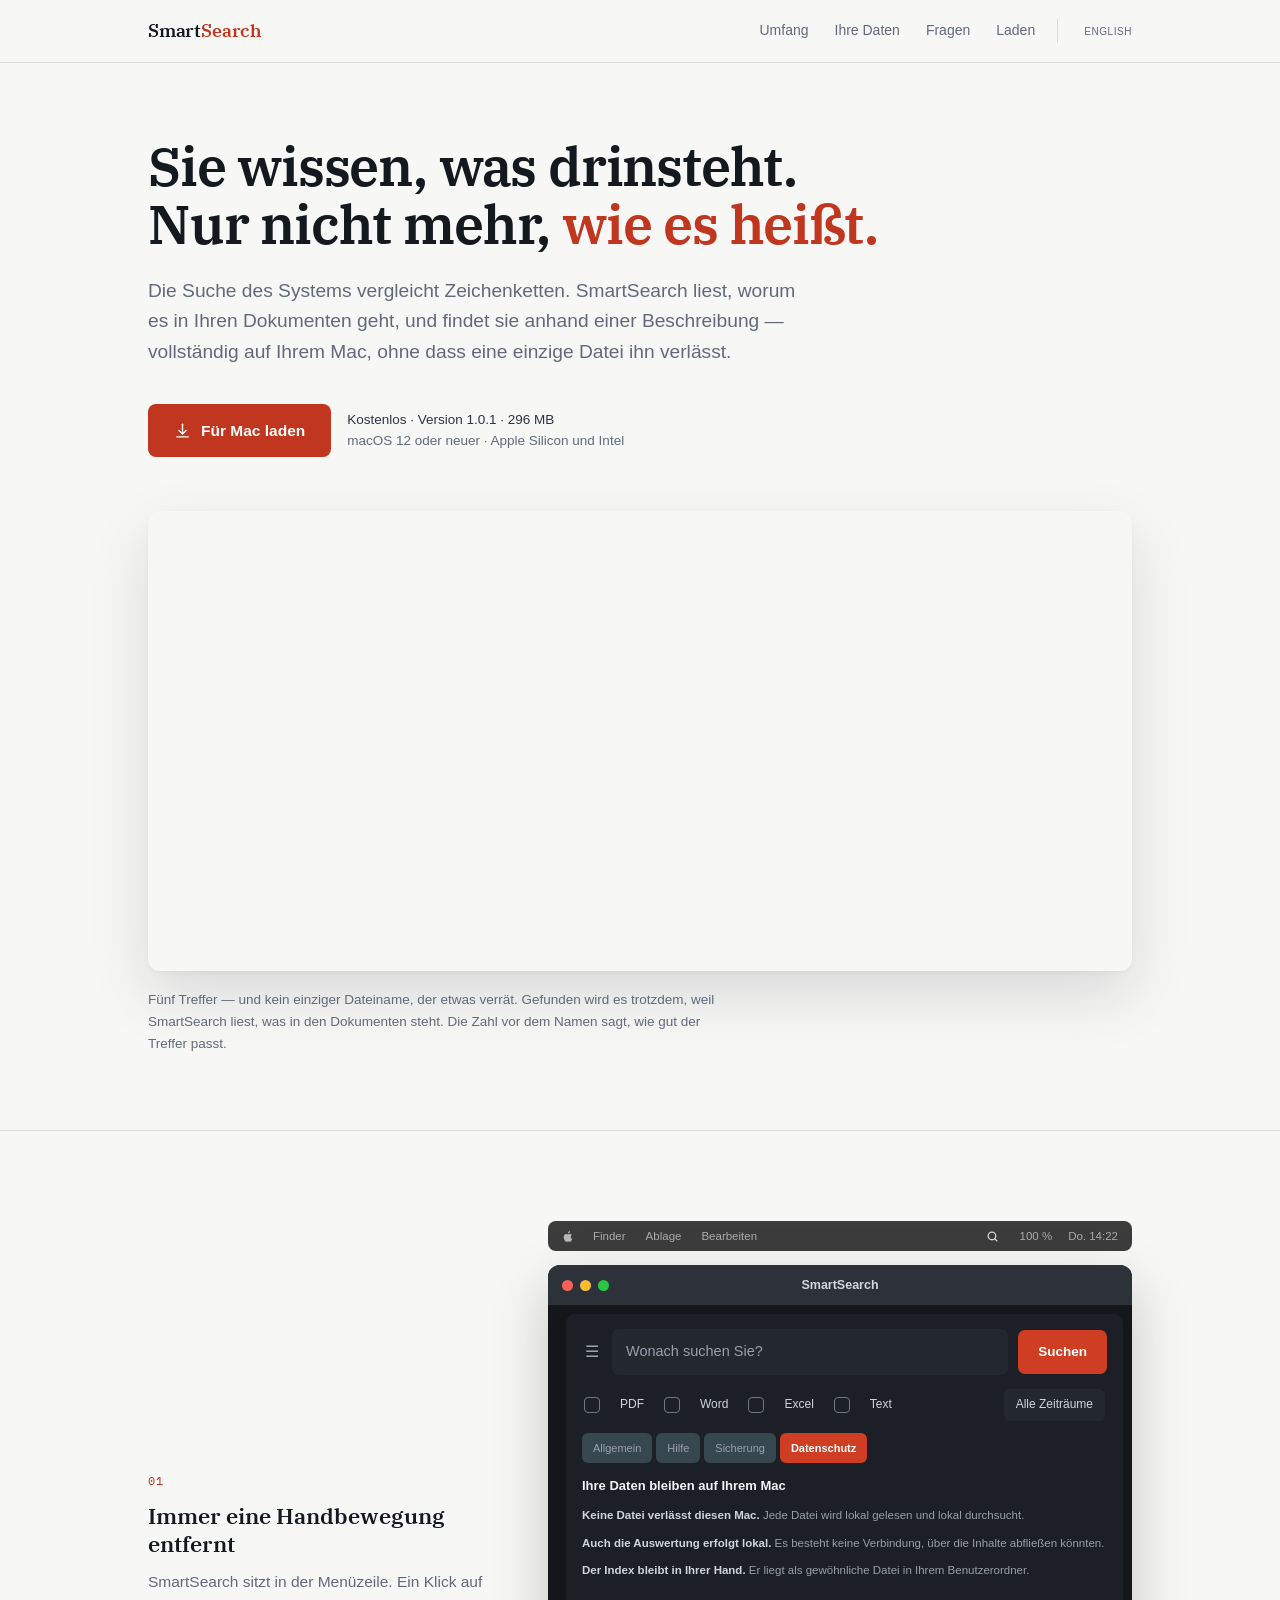
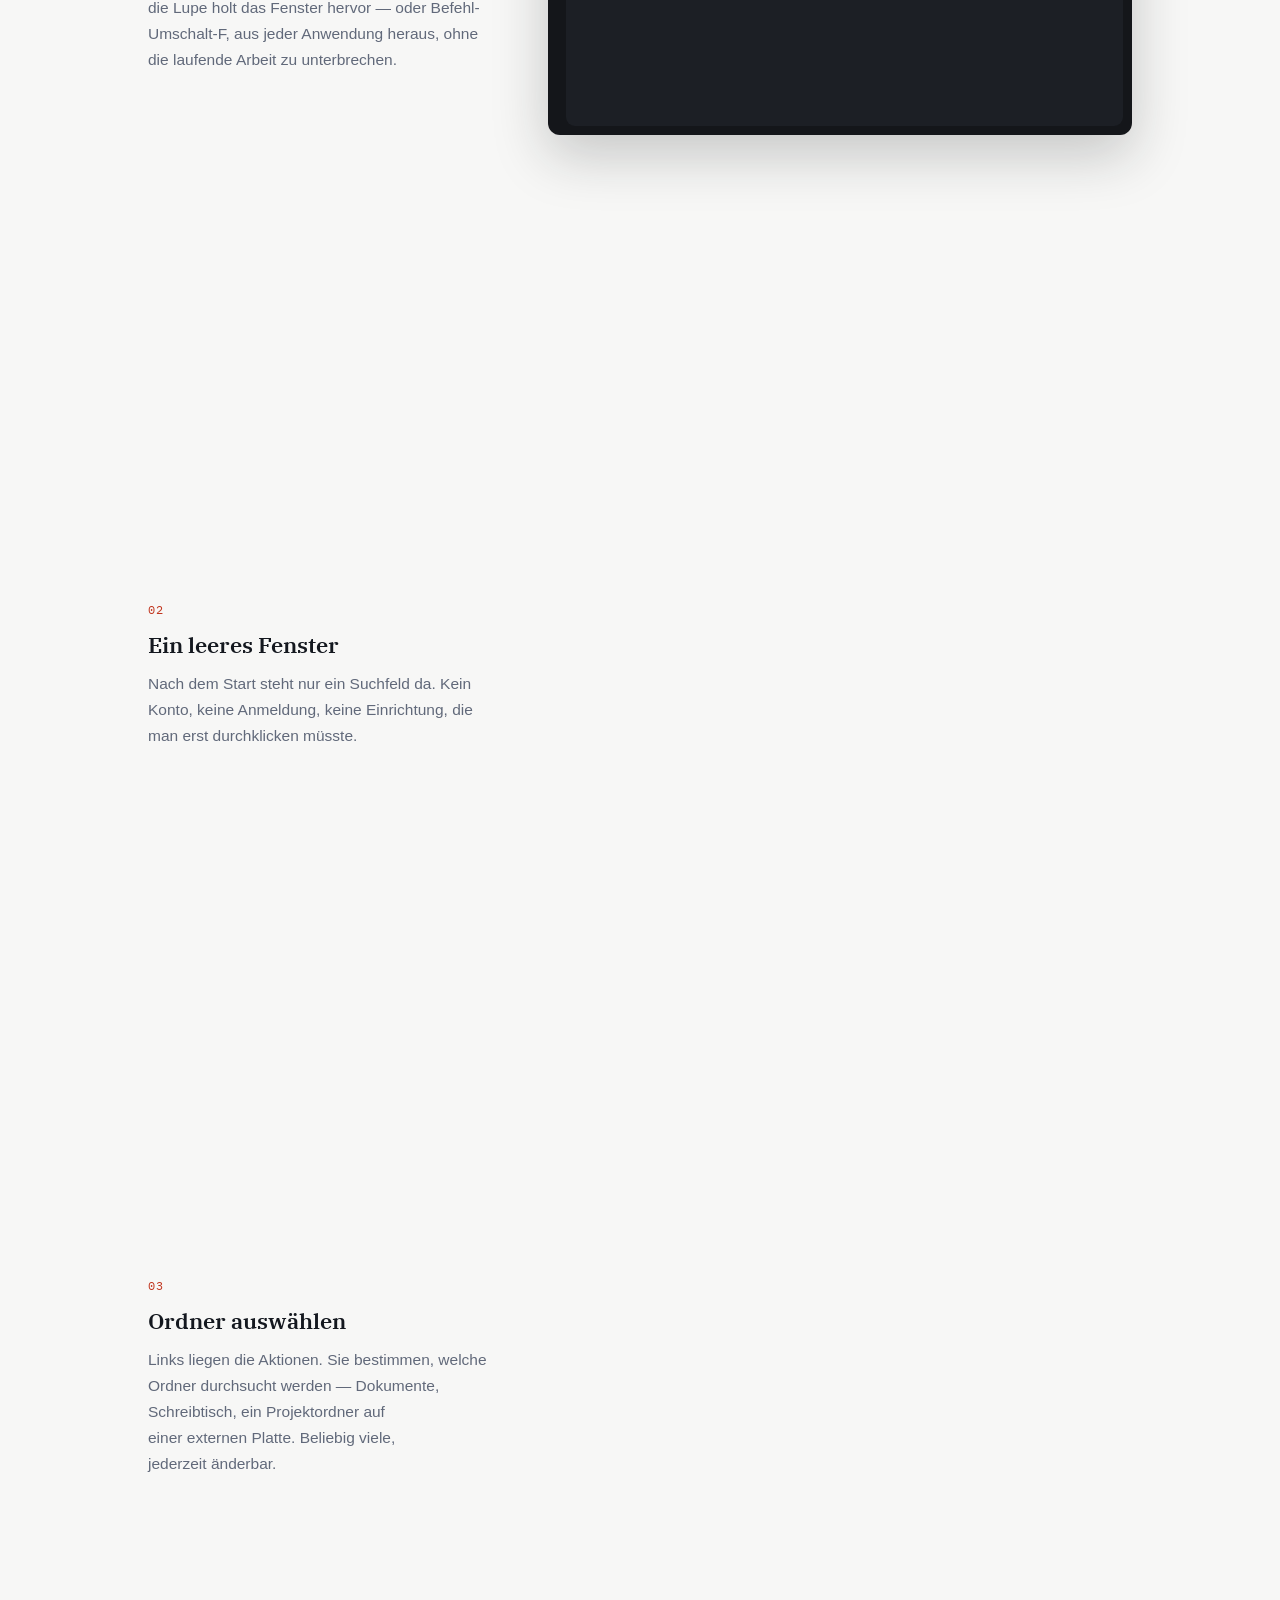
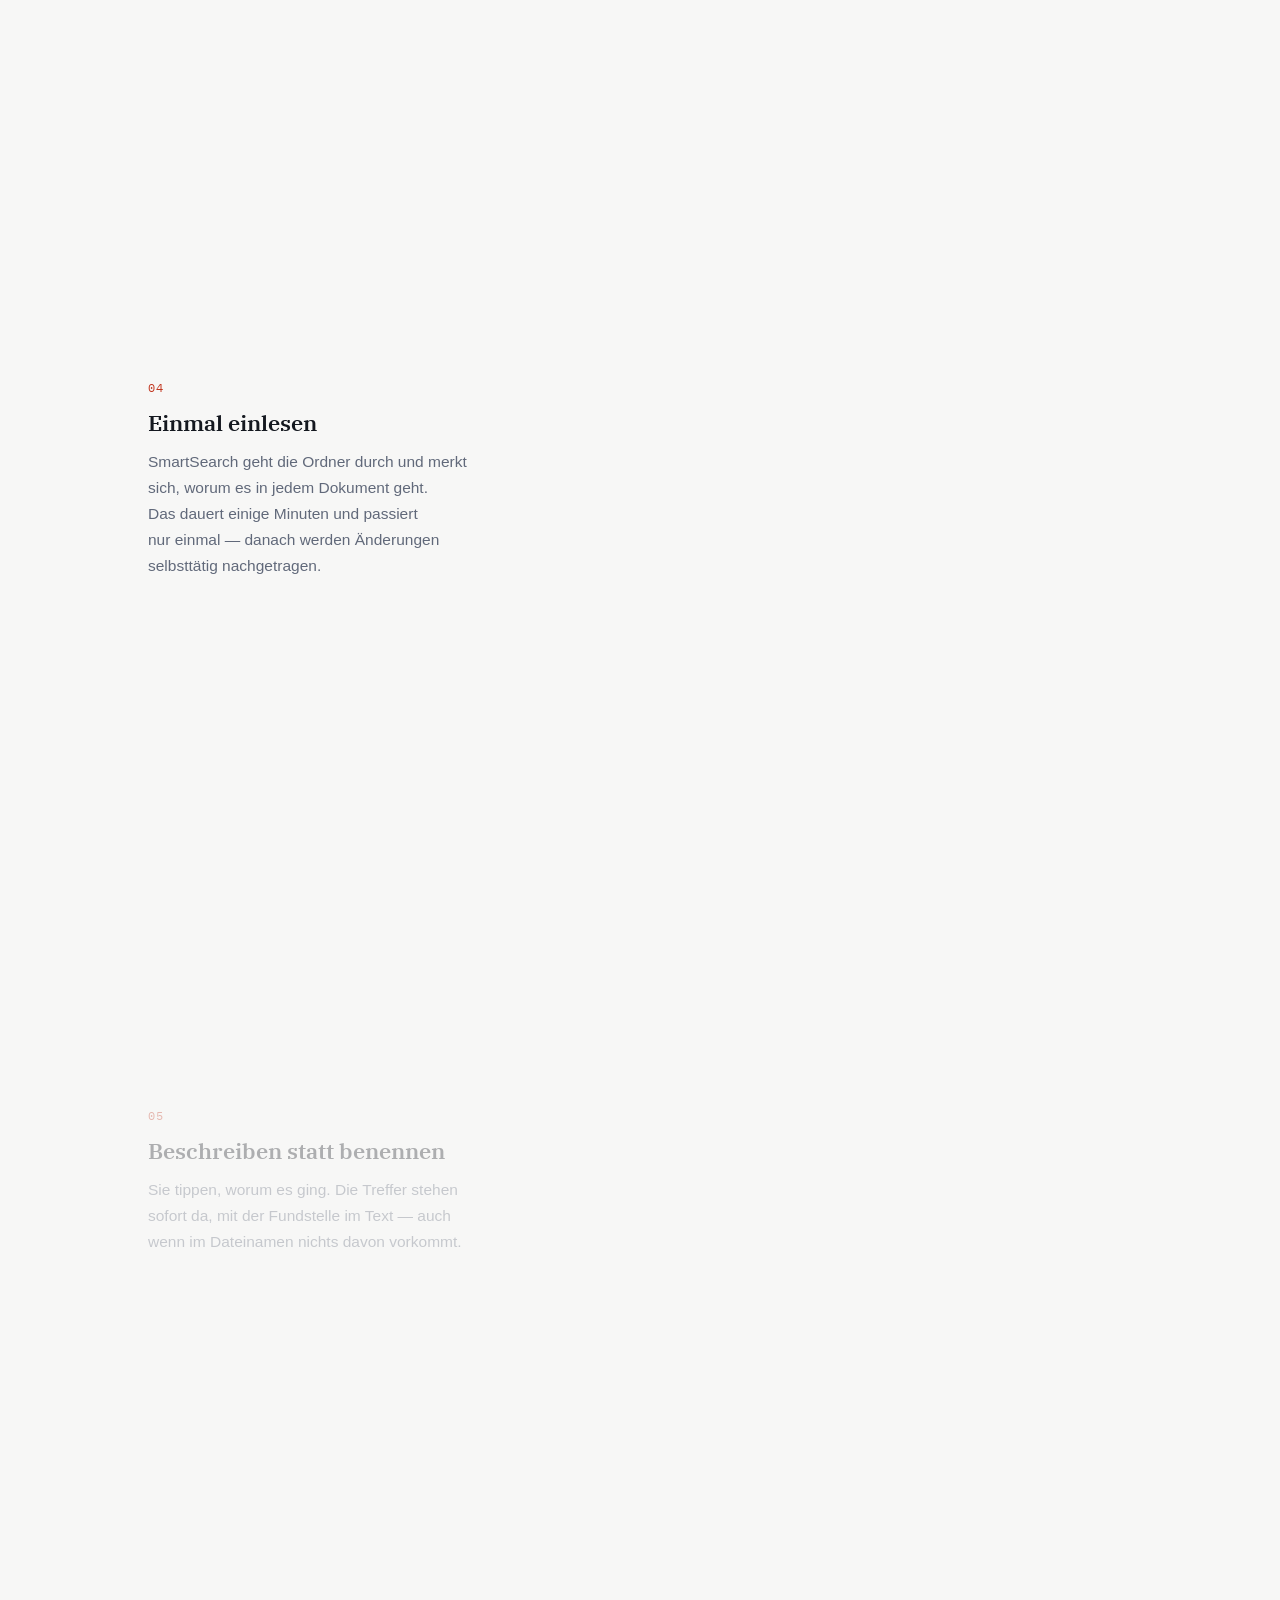
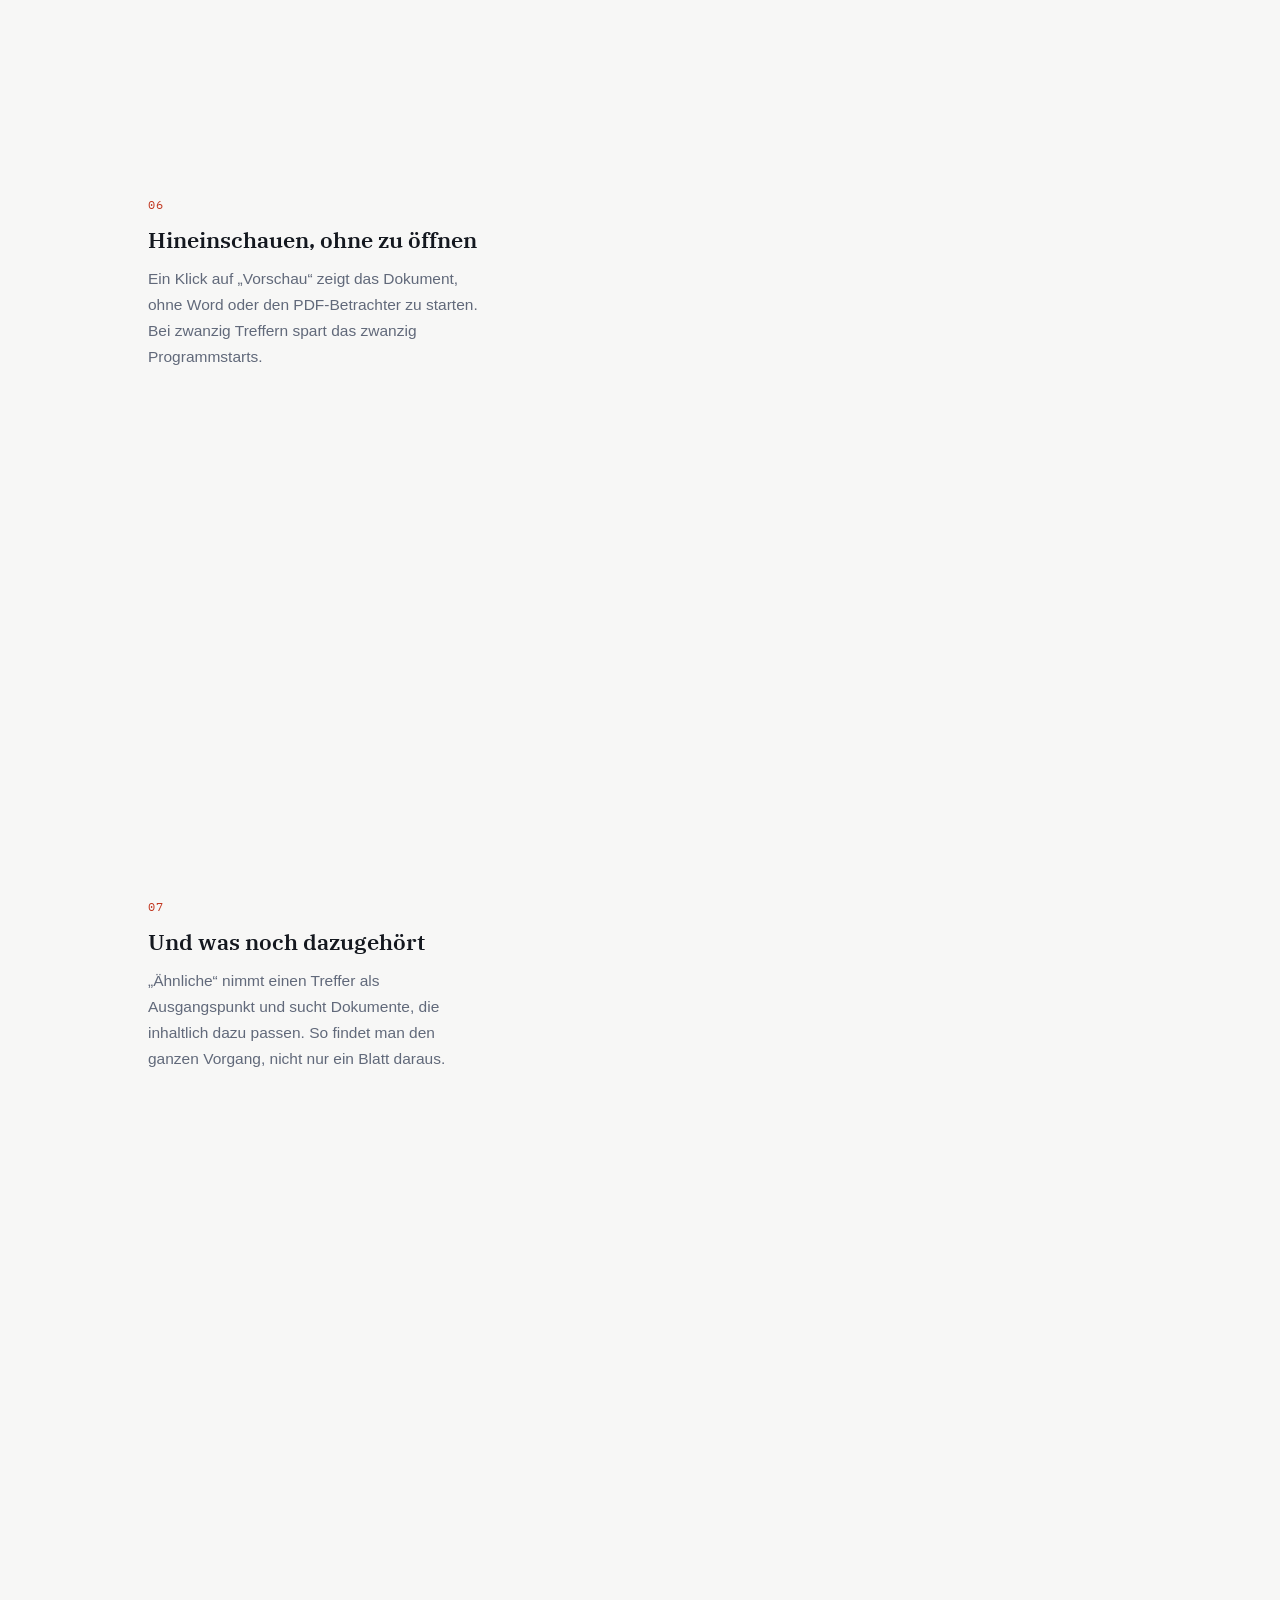
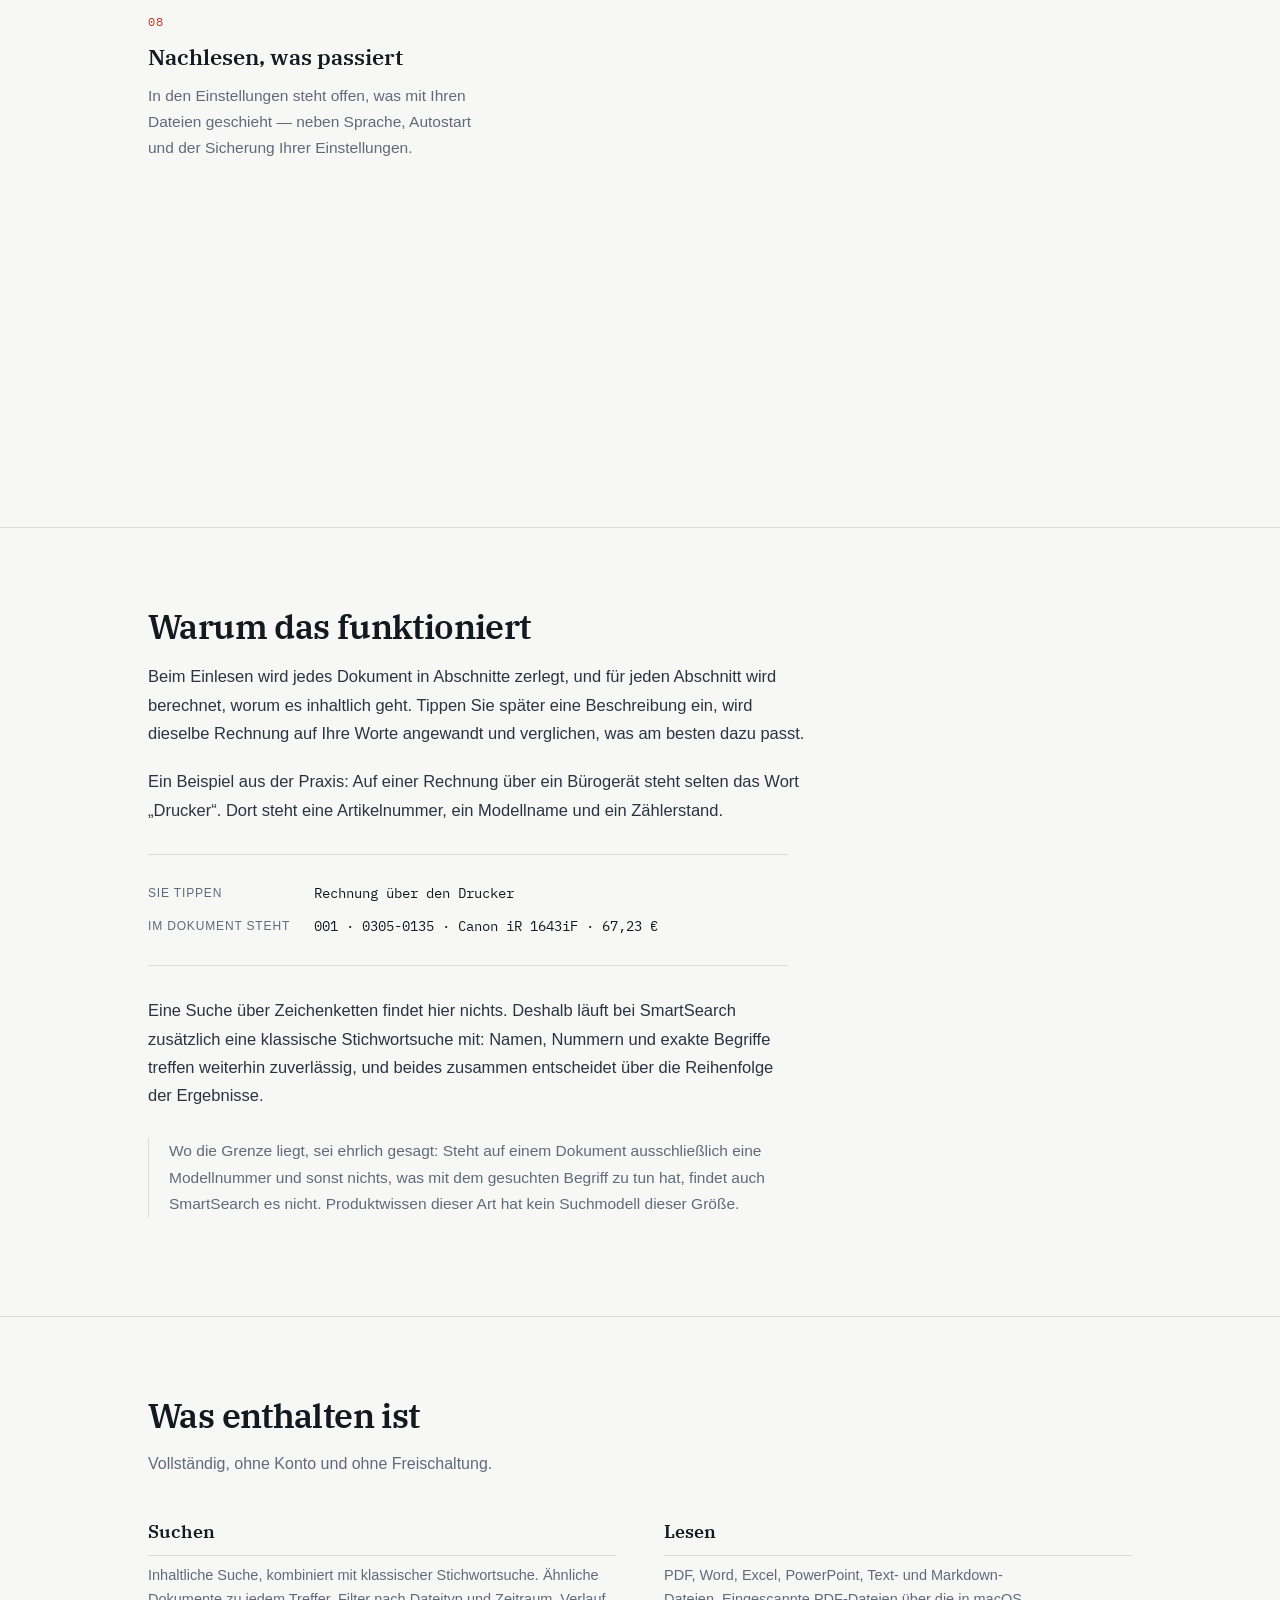
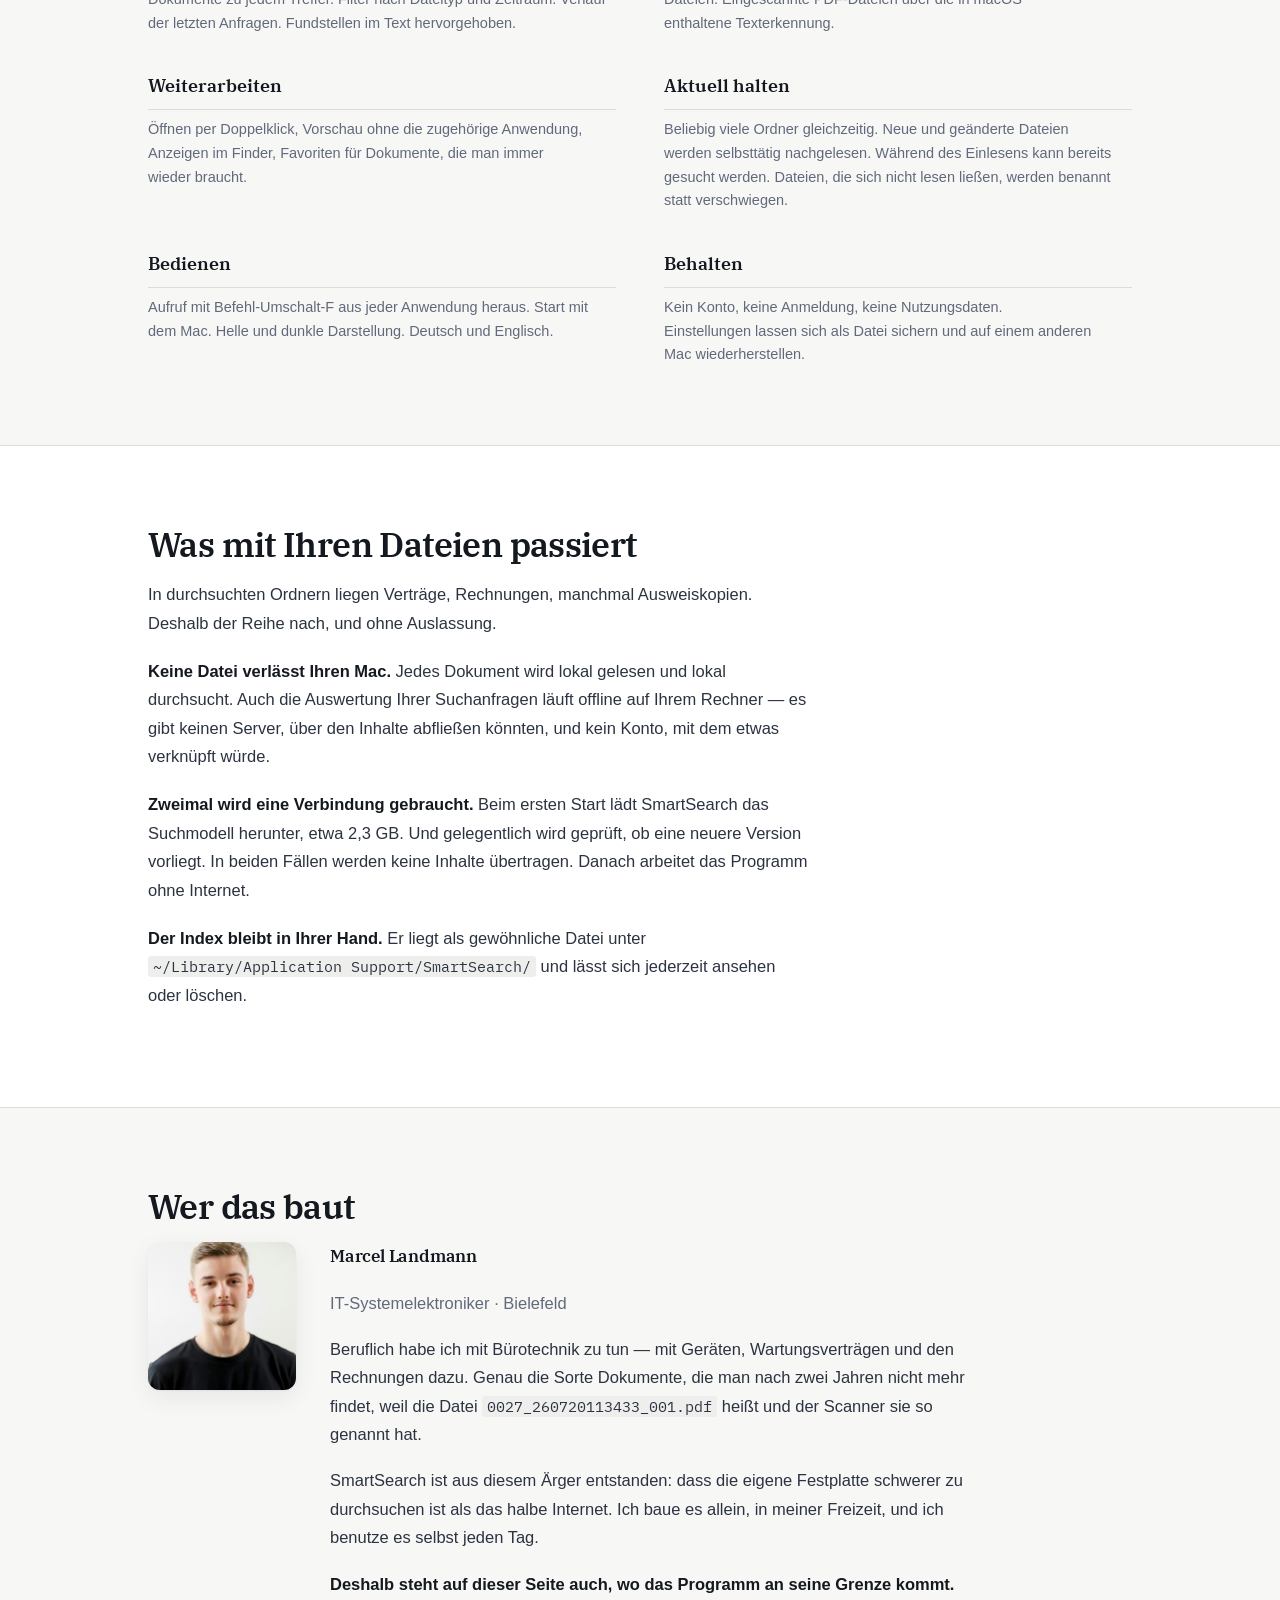
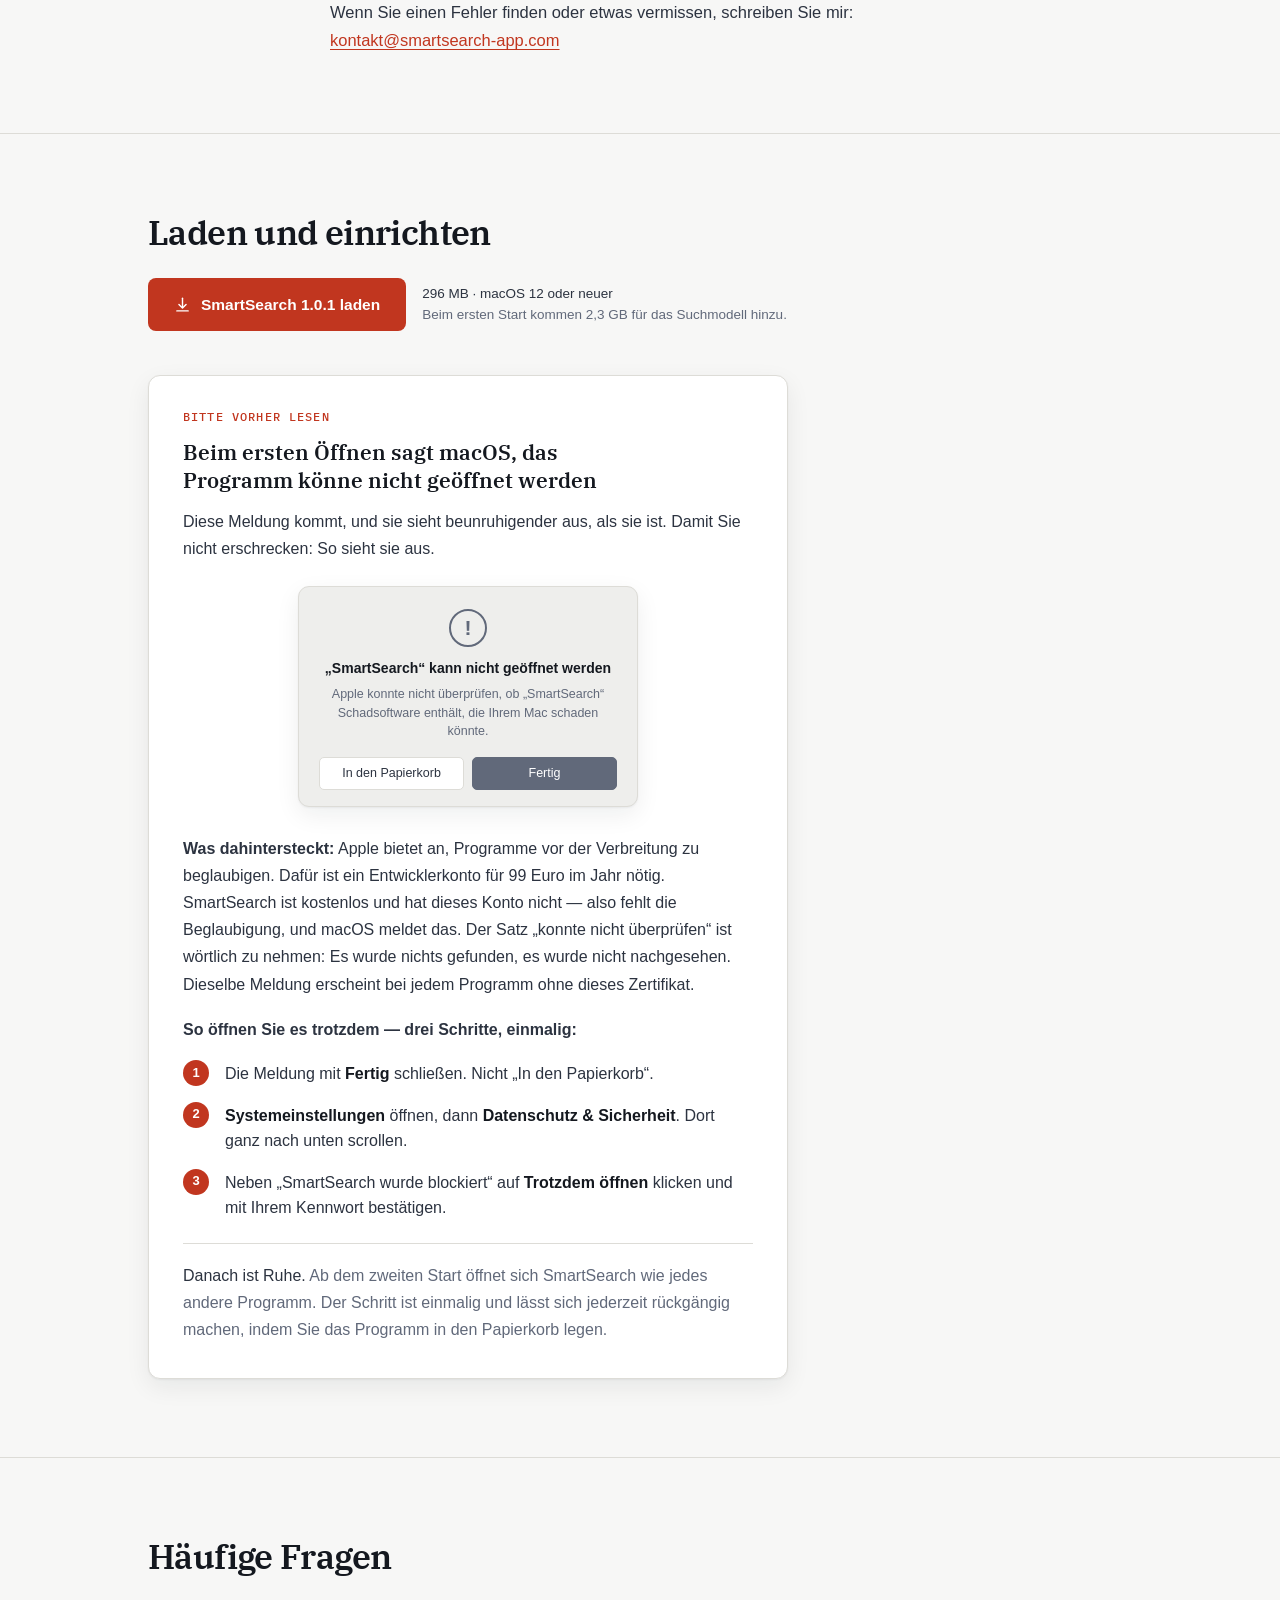
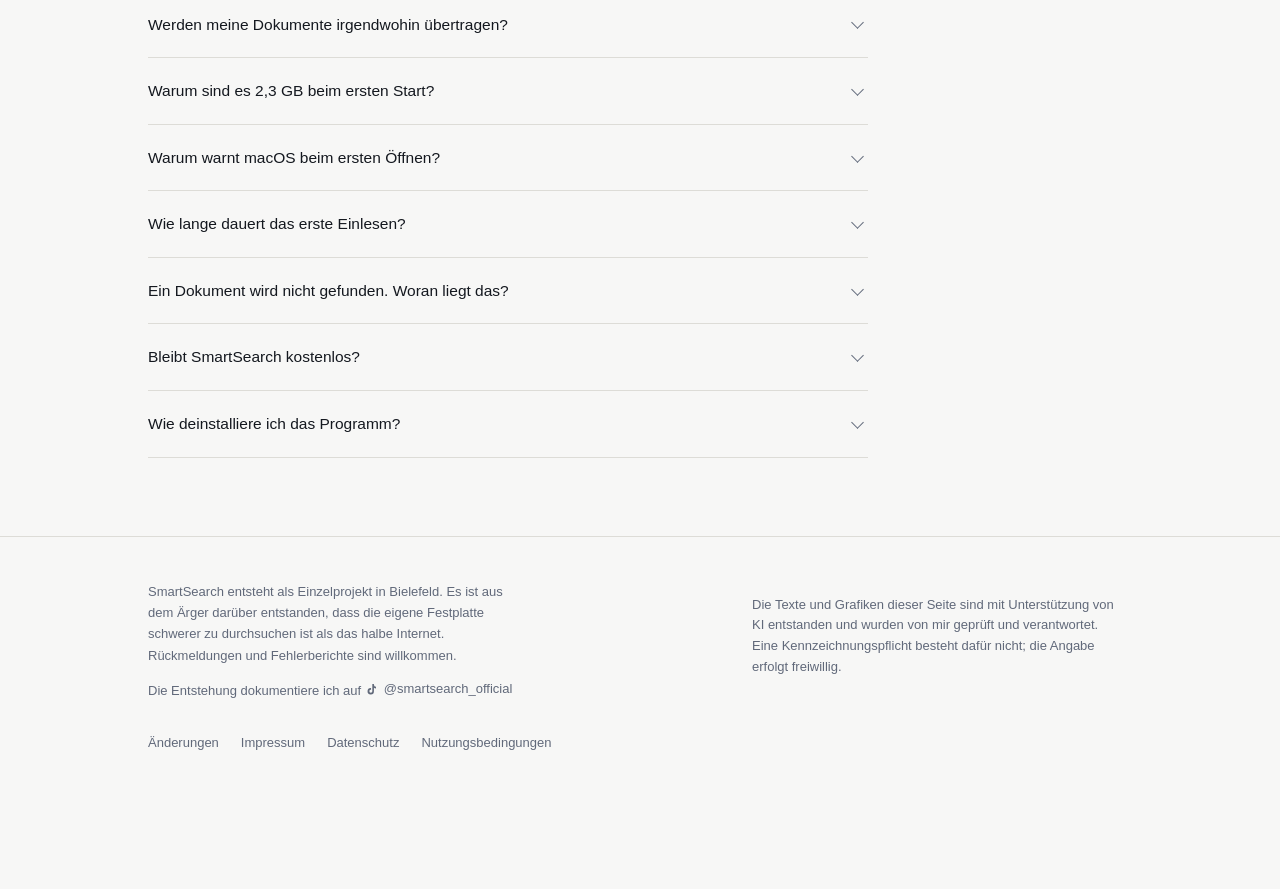
==== website/index.html @ d35e6404 "Website: neuer Auftakt, englische Fassung, Danke- und Aenderungsseite" ====
<!DOCTYPE html>
<html lang="de">
<head>
<meta charset="utf-8">
<meta name="viewport" content="width=device-width, initial-scale=1">

<title>SmartSearch – Dokumente auf dem Mac nach Inhalt durchsuchen</title>
<meta name="description" content="SmartSearch findet Dateien auf Ihrem Mac anhand einer Beschreibung statt des Dateinamens. Vollständig lokal, ohne Konto, kostenlos. Für PDF, Word, Excel und eingescannte Dokumente.">

<link rel="canonical" href="https://smartsearch-app.com/">
<link rel="alternate" hreflang="de" href="https://smartsearch-app.com/">
<link rel="alternate" hreflang="en" href="https://smartsearch-app.com/en/">
<link rel="alternate" hreflang="x-default" href="https://smartsearch-app.com/">

<meta property="og:type" content="website">
<meta property="og:site_name" content="SmartSearch">
<meta property="og:locale" content="de_DE">
<meta property="og:url" content="https://smartsearch-app.com/">
<meta property="og:title" content="SmartSearch – Dokumente auf dem Mac nach Inhalt durchsuchen">
<meta property="og:description" content="Findet Dateien anhand einer Beschreibung statt des Dateinamens. Vollständig lokal auf Ihrem Mac, ohne Konto, kostenlos.">
<meta property="og:image" content="https://smartsearch-app.com/vorschaubild.png">
<meta property="og:image:alt" content="Suchfenster von SmartSearch mit drei Treffern, deren Dateinamen den Suchbegriff nicht enthalten.">
<meta name="twitter:card" content="summary_large_image">
<meta name="twitter:title" content="SmartSearch – Dokumente auf dem Mac nach Inhalt durchsuchen">
<meta name="twitter:description" content="Findet Dateien anhand einer Beschreibung statt des Dateinamens. Vollständig lokal, ohne Konto, kostenlos.">
<meta name="twitter:image" content="https://smartsearch-app.com/vorschaubild.png">

<meta name="theme-color" content="#f7f7f6" media="(prefers-color-scheme: light)">
<meta name="theme-color" content="#14161a" media="(prefers-color-scheme: dark)">

<link rel="icon" href="favicon.svg" type="image/svg+xml">
<link rel="apple-touch-icon" href="apple-touch-icon.png">

<link rel="stylesheet" href="schriften.css">
<link rel="stylesheet" href="style.css">
<link rel="stylesheet" href="ablauf.css">

<script type="application/ld+json">
{
  "@context": "https://schema.org",
  "@type": "SoftwareApplication",
  "name": "SmartSearch",
  "applicationCategory": "UtilitiesApplication",
  "operatingSystem": "macOS 12.0 oder neuer",
  "softwareVersion": "1.0.1",
  "fileSize": "296MB",
  "inLanguage": ["de", "en"],
  "offers": { "@type": "Offer", "price": "0", "priceCurrency": "EUR" },
  "description": "Durchsucht Dokumente auf dem Mac nach Inhalt statt nach Dateinamen. Arbeitet vollständig lokal ohne Datenübertragung."
}
</script>
</head>
<body>

<a class="springen" href="#inhalt">Zum Inhalt springen</a>

<header>
  <div class="bahn kopf">
    <a href="/" class="marke">Smart<span>Search</span></a>
    <nav aria-label="Hauptnavigation">
      <a href="#umfang">Umfang</a>
      <a href="#daten">Ihre Daten</a>
      <a href="#fragen">Fragen</a>
      <a href="#laden">Laden</a>
      <a class="sprache" href="en/index.html" hreflang="en" lang="en">English</a>
    </nav>
  </div>
</header>

<main id="inhalt">

<div class="bahn">
  <div class="auftakt">
    <div class="auftakt-text">

    <h1>Sie wissen, was drinsteht.<br>Nur nicht mehr, <em>wie es heißt.</em></h1>
    <p class="vorspann">
      Die Suche des Systems vergleicht Zeichenketten. SmartSearch liest, worum es in
      Ihren Dokumenten geht, und findet sie anhand einer Beschreibung — vollständig
      auf Ihrem Mac, ohne dass eine einzige Datei ihn verlässt.
    </p>

    <div class="laden">
      <a class="knopf" href="#laden">
        <svg viewBox="0 0 24 24" fill="none" stroke="currentColor" stroke-width="2"
             stroke-linecap="round" stroke-linejoin="round" aria-hidden="true" focusable="false">
          <path d="M12 3v13"></path><path d="M7 12l5 5 5-5"></path><path d="M4 21h16"></path>
        </svg>
        Für Mac laden
      </a>
      <p class="dabei">
        <b>Kostenlos · Version 1.0.1 · 296 MB</b><br>
        macOS 12 oder neuer · Apple Silicon und Intel
      </p>
    </div>
    </div>
  </div>

  <figure class="schaustueck">
    <picture>
      <!-- Auf dem Telefon waere das ganze Fenster 350 Pixel breit und
           damit unlesbar. Dort steht deshalb der Ausschnitt, auf den es
           ankommt: die Anfrage und der Treffer, dessen Dateiname nichts
           davon enthaelt. picture laedt nur die passende Fassung. -->
      <source media="(max-width: 700px)" type="image/avif"
              srcset="auftakt-fenster-schmal.avif" width="770" height="360">
      <source media="(max-width: 700px)" type="image/webp"
              srcset="auftakt-fenster-schmal.webp" width="770" height="360">
      <source media="(max-width: 700px)" srcset="auftakt-fenster-schmal.png"
              width="770" height="360">
      <source type="image/avif" srcset="auftakt-fenster.avif"
              width="1713" height="932">
      <source type="image/webp" srcset="auftakt-fenster.webp"
              width="1713" height="932">
      <img src="auftakt-fenster.png" width="1713" height="932"
         fetchpriority="high" decoding="async"
         alt="Suchfenster von SmartSearch. Eingetippt ist „Thomas Berger“.
              Gefunden werden dok_2024_02_18.pdf, Scan_20231114_0003.pdf und
              CCF_000141.pdf — eine Kfz-Versicherung, ein Mietvertrag und eine
              Spendenbescheinigung. Kein Dateiname verrät, was drinsteht.">
    </picture>
    <figcaption>
      Fünf Treffer — und kein einziger Dateiname, der etwas verrät. Gefunden
      wird es trotzdem, weil SmartSearch liest, was in den Dokumenten steht.
      Die Zahl vor dem Namen sagt, wie gut der Treffer passt.
    </figcaption>
  </figure>
</div>

<section class="ablauf" id="ablauf" aria-label="So läuft die Bedienung ab">
  <div class="bahn ablauf-raster">

    <div class="ablauf-text">
      <div class="schritt aktiv" data-phase="0">
        <p class="nr">01</p>
        <h3>Immer eine Handbewegung entfernt</h3>
        <p>SmartSearch sitzt in der Menüzeile. Ein Klick auf die Lupe holt das
        Fenster hervor — oder Befehl-Umschalt-F, aus jeder Anwendung heraus,
        ohne die laufende Arbeit zu unterbrechen.</p>
      </div>

      <div class="schritt" data-phase="1">
        <p class="nr">02</p>
        <h3>Ein leeres Fenster</h3>
        <p>Nach dem Start steht nur ein Suchfeld da. Kein Konto, keine Anmeldung,
        keine Einrichtung, die man erst durchklicken müsste.</p>
      </div>

      <div class="schritt" data-phase="2">
        <p class="nr">03</p>
        <h3>Ordner auswählen</h3>
        <p>Links liegen die Aktionen. Sie bestimmen, welche Ordner durchsucht
        werden — Dokumente, Schreibtisch, ein Projektordner auf einer externen
        Platte. Beliebig viele, jederzeit änderbar.</p>
      </div>

      <div class="schritt" data-phase="3">
        <p class="nr">04</p>
        <h3>Einmal einlesen</h3>
        <p>SmartSearch geht die Ordner durch und merkt sich, worum es in jedem
        Dokument geht. Das dauert einige Minuten und passiert nur einmal — danach
        werden Änderungen selbsttätig nachgetragen.</p>
      </div>

      <div class="schritt" data-phase="4">
        <p class="nr">05</p>
        <h3>Beschreiben statt benennen</h3>
        <p>Sie tippen, worum es ging. Die Treffer stehen sofort da, mit der
        Fundstelle im Text — auch wenn im Dateinamen nichts davon vorkommt.</p>
      </div>

      <div class="schritt" data-phase="5">
        <p class="nr">06</p>
        <h3>Hineinschauen, ohne zu öffnen</h3>
        <p>Ein Klick auf „Vorschau“ zeigt das Dokument, ohne Word oder den
        PDF-Betrachter zu starten. Bei zwanzig Treffern spart das zwanzig
        Programmstarts.</p>
      </div>

      <div class="schritt" data-phase="6">
        <p class="nr">07</p>
        <h3>Und was noch dazugehört</h3>
        <p>„Ähnliche“ nimmt einen Treffer als Ausgangspunkt und sucht
        Dokumente, die inhaltlich dazu passen. So findet man den ganzen
        Vorgang, nicht nur ein Blatt daraus.</p>
      </div>

      <div class="schritt" data-phase="7">
        <p class="nr">08</p>
        <h3>Nachlesen, was passiert</h3>
        <p>In den Einstellungen steht offen, was mit Ihren Dateien geschieht —
        neben Sprache, Autostart und der Sicherung Ihrer Einstellungen.</p>
      </div>
    </div>

    <div class="ablauf-buehne" data-phase="0">
      <div class="mac-menue" aria-hidden="true">
        <svg class="mm-apfel" viewBox="0 0 14 16" fill="currentColor" aria-hidden="true"><path d="M11.2 8.5c0-1.6 1.3-2.4 1.4-2.4-.8-1.1-2-1.3-2.4-1.3-1-.1-2 .6-2.5.6s-1.3-.6-2.2-.6c-1.1 0-2.2.7-2.8 1.7-1.2 2-.3 5 .8 6.6.6.8 1.2 1.7 2.1 1.7.9 0 1.2-.5 2.2-.5s1.3.5 2.2.5c.9 0 1.5-.8 2.1-1.6.7-.9.9-1.8.9-1.9 0 0-1.8-.7-1.8-2.8zM9.5 3.3c.5-.6.8-1.4.7-2.3-.7 0-1.5.5-2 1.1-.4.5-.8 1.4-.7 2.2.8.1 1.6-.4 2-1z"/></svg>
        <span class="mm-eintrag">Finder</span>
        <span class="mm-eintrag">Ablage</span>
        <span class="mm-eintrag">Bearbeiten</span>
        <span class="mm-rechts">
          <span class="mm-lupe" id="mmLupe">
            <svg viewBox="0 0 24 24" fill="none" stroke="currentColor" stroke-width="2.4"
                 stroke-linecap="round"><circle cx="11" cy="11" r="7"></circle>
                 <path d="M20 20l-4-4"></path></svg>
          </span>
          <span class="mm-eintrag">100 %</span>
          <span class="mm-eintrag">Do. 14:22</span>
        </span>
      </div>

      <div class="app" id="app" data-phase="0" aria-hidden="true">
        <div class="app-leiste">
          <i class="app-ampel a-rot"></i><i class="app-ampel a-gelb"></i><i class="app-ampel a-gruen"></i>
          <span class="app-titel">SmartSearch</span>
        </div>

        <div class="app-koerper">
          <div class="app-seite">
            <p class="seite-titel">Aktionen</p>
            <p class="seite-knopf betont">Ordner hinzufügen</p>
            <p class="seite-knopf">Ordner verwalten</p>
            <p class="seite-knopf">Index aktualisieren</p>
            <p class="seite-knopf">Favoriten</p>
            <p class="seite-knopf">Einstellungen …</p>
          </div>

          <div class="app-haupt">
            <div class="app-suchzeile">
              <span class="app-burger">&#9776;</span>
              <div class="app-feld" id="appFeld"><span class="leer">Wonach suchen Sie?</span></div>
              <span class="app-suchen">Suchen</span>
            </div>

            <div class="app-filter">
              <i class="app-kasten"></i><span>PDF</span>
              <i class="app-kasten"></i><span>Word</span>
              <i class="app-kasten"></i><span>Excel</span>
              <i class="app-kasten"></i><span>Text</span>
              <span class="app-zeitraum">Alle Zeiträume</span>
            </div>

            <div class="app-bereich">
              <div class="app-lage sichtbar" data-lage="ruhe">
                <div class="app-ruhe">Bereit.<br>Geben Sie oben ein, wonach Sie suchen.</div>
              </div>

              <div class="app-lage" data-lage="einlesen">
                <div class="app-fortschritt">
                  <p class="zeile">Indexiere 1 842 von 2 710: Rechnung Februar.pdf</p>
                  <div class="app-balken"><i></i></div>
                  <p class="zeile" style="margin:12px 0 0">Sie können bereits suchen.</p>
                </div>
              </div>

              <div class="app-lage" data-lage="treffer">
                <div class="app-treffer">
                  <div>
                    <span class="t-typ">PDF</span>
                    <span class="t-inhalt">
                      <span class="t-name">[0.87] 0027_260720113433_001.pdf</span>
                      <span class="t-vorschau">„Musterfirma GmbH · Rechnungsnummer 2026003178 · Canon iR 1643iF…“</span>
                    </span>
                    <span class="t-knoepfe">
                      <span class="t-knopf blau">Öffnen</span><span class="t-knopf">Im Finder</span>
                    </span>
                  </div>
                  <div>
                    <span class="t-typ">PDF</span>
                    <span class="t-inhalt">
                      <span class="t-name">[0.71] Scan 14.03.pdf</span>
                      <span class="t-vorschau">„Wartungsvertrag Bürotechnik · Zählerstand · DIN A4 Schwarzweiß…“</span>
                    </span>
                    <span class="t-knoepfe">
                      <span class="t-knopf blau">Öffnen</span><span class="t-knopf">Im Finder</span>
                    </span>
                  </div>
                  <div>
                    <span class="t-typ docx">DOCX</span>
                    <span class="t-inhalt">
                      <span class="t-name">[0.64] Ablage_final_v3.docx</span>
                      <span class="t-vorschau">„Angebot Multifunktionssystem · Lieferung und Montage…“</span>
                    </span>
                    <span class="t-knoepfe">
                      <span class="t-knopf blau">Öffnen</span><span class="t-knopf">Im Finder</span>
                    </span>
                  </div>
                </div>
                <p class="app-status">6 Treffer</p>
              </div>

              <div class="app-lage" data-lage="vorschau">
                <div class="app-treffer gedimmt">
                  <div>
                    <span class="t-typ">PDF</span>
                    <span class="t-inhalt">
                      <span class="t-name">[0.87] 0027_260720113433_001.pdf</span>
                      <span class="t-vorschau">„Musterfirma GmbH · Rechnungsnummer 2026003178…“</span>
                    </span>
                  </div>
                </div>
                <div class="app-quicklook">
                  <div class="ql-kopf"><span>0027_260720113433_001.pdf</span><span class="ql-x">&times;</span></div>
                  <div class="ql-blatt">
                    <span class="ql-zeile w60"></span>
                    <span class="ql-zeile w35"></span>
                    <span class="ql-zeile w0"></span>
                    <span class="ql-zeile w80"></span>
                    <span class="ql-zeile w70"></span>
                    <span class="ql-zeile w45"></span>
                    <span class="ql-zeile w0"></span>
                    <span class="ql-zeile w85"></span>
                    <span class="ql-zeile w55"></span>
                  </div>
                </div>
              </div>

              <div class="app-lage" data-lage="aehnlich">
                <p class="app-hinweiszeile">Ähnlich zu: 0027_260720113433_001.pdf</p>
                <div class="app-treffer">
                  <div>
                    <span class="t-typ">PDF</span>
                    <span class="t-inhalt">
                      <span class="t-name">[0.81] Lieferschein 483997.pdf</span>
                      <span class="t-vorschau">„Selbstabholung · Seriennummer · Übernahme bestätigt…“</span>
                    </span>
                  </div>
                  <div>
                    <span class="t-typ docx">DOCX</span>
                    <span class="t-inhalt">
                      <span class="t-name">[0.76] Angebot AU423996.docx</span>
                      <span class="t-vorschau">„Multifunktionssystem · Montage · Einweisung vor Ort…“</span>
                    </span>
                  </div>
                  <div>
                    <span class="t-typ">PDF</span>
                    <span class="t-inhalt">
                      <span class="t-name">[0.68] Wartungsvertrag 2026.pdf</span>
                      <span class="t-vorschau">„Zählerstand · Tonerlieferung · Laufzeit 36 Monate…“</span>
                    </span>
                  </div>
                </div>
              </div>

              <div class="app-lage" data-lage="einstellungen">
                <div class="app-einstellungen">
                  <div class="ein-reiter">
                    <span>Allgemein</span><span>Hilfe</span><span>Sicherung</span>
                    <span class="aktiv">Datenschutz</span>
                  </div>
                  <div class="ein-inhalt">
                    <p class="ein-titel">Ihre Daten bleiben auf Ihrem Mac</p>
                    <p class="ein-zeile"><b>Keine Datei verlässt diesen Mac.</b>
                      Jede Datei wird lokal gelesen und lokal durchsucht.</p>
                    <p class="ein-zeile"><b>Auch die Auswertung erfolgt lokal.</b>
                      Es besteht keine Verbindung, über die Inhalte abfließen könnten.</p>
                    <p class="ein-zeile"><b>Der Index bleibt in Ihrer Hand.</b>
                      Er liegt als gewöhnliche Datei in Ihrem Benutzerordner.</p>
                  </div>
                </div>
              </div>
            </div>
          </div>
        </div>
      </div>
    </div>

  </div>
</section>

<section id="prinzip">
  <div class="bahn spalte">
    <h2>Warum das funktioniert</h2>
    <p class="fliess">
      Beim Einlesen wird jedes Dokument in Abschnitte zerlegt, und für jeden Abschnitt
      wird berechnet, worum es inhaltlich geht. Tippen Sie später eine Beschreibung
      ein, wird dieselbe Rechnung auf Ihre Worte angewandt und verglichen, was am
      besten dazu passt.
    </p>
    <p class="fliess">
      Ein Beispiel aus der Praxis: Auf einer Rechnung über ein Bürogerät steht selten
      das Wort „Drucker“. Dort steht eine Artikelnummer, ein Modellname und ein
      Zählerstand.
    </p>

    <div class="beleg">
      <p class="beleg-zeile"><span>Sie tippen</span>Rechnung über den Drucker</p>
      <p class="beleg-zeile"><span>Im Dokument steht</span>001 · 0305-0135 · Canon iR 1643iF · 67,23 €</p>
    </div>

    <p class="fliess">
      Eine Suche über Zeichenketten findet hier nichts. Deshalb läuft bei SmartSearch
      zusätzlich eine klassische Stichwortsuche mit: Namen, Nummern und exakte
      Begriffe treffen weiterhin zuverlässig, und beides zusammen entscheidet über die
      Reihenfolge der Ergebnisse.
    </p>
    <p class="fliess einschraenkung">
      Wo die Grenze liegt, sei ehrlich gesagt: Steht auf einem Dokument
      ausschließlich eine Modellnummer und sonst nichts, was mit dem gesuchten
      Begriff zu tun hat, findet auch SmartSearch es nicht. Produktwissen dieser
      Art hat kein Suchmodell dieser Größe.
    </p>
  </div>
</section>

<section id="umfang">
  <div class="bahn">
    <h2>Was enthalten ist</h2>
    <p class="einleitung">Vollständig, ohne Konto und ohne Freischaltung.</p>

    <dl class="umfang">
      <div>
        <dt>Suchen</dt>
        <dd>Inhaltliche Suche, kombiniert mit klassischer Stichwortsuche. Ähnliche
        Dokumente zu jedem Treffer. Filter nach Dateityp und Zeitraum. Verlauf der
        letzten Anfragen. Fundstellen im Text hervorgehoben.</dd>
      </div>
      <div>
        <dt>Lesen</dt>
        <dd>PDF, Word, Excel, PowerPoint, Text- und Markdown-Dateien. Eingescannte
        PDF-Dateien über die in macOS enthaltene Texterkennung.</dd>
      </div>
      <div>
        <dt>Weiterarbeiten</dt>
        <dd>Öffnen per Doppelklick, Vorschau ohne die zugehörige Anwendung, Anzeigen
        im Finder, Favoriten für Dokumente, die man immer wieder braucht.</dd>
      </div>
      <div>
        <dt>Aktuell halten</dt>
        <dd>Beliebig viele Ordner gleichzeitig. Neue und geänderte Dateien werden
        selbsttätig nachgelesen. Während des Einlesens kann bereits gesucht werden.
        Dateien, die sich nicht lesen ließen, werden benannt statt verschwiegen.</dd>
      </div>
      <div>
        <dt>Bedienen</dt>
        <dd>Aufruf mit Befehl-Umschalt-F aus jeder Anwendung heraus. Start mit dem
        Mac. Helle und dunkle Darstellung. Deutsch und Englisch.</dd>
      </div>
      <div>
        <dt>Behalten</dt>
        <dd>Kein Konto, keine Anmeldung, keine Nutzungsdaten. Einstellungen lassen
        sich als Datei sichern und auf einem anderen Mac wiederherstellen.</dd>
      </div>
    </dl>
  </div>
</section>

<section id="daten" class="schutz">
  <div class="bahn spalte">
    <h2>Was mit Ihren Dateien passiert</h2>
    <p class="fliess">
      In durchsuchten Ordnern liegen Verträge, Rechnungen, manchmal Ausweiskopien.
      Deshalb der Reihe nach, und ohne Auslassung.
    </p>
    <p class="fliess">
      <strong>Keine Datei verlässt Ihren Mac.</strong> Jedes Dokument wird lokal
      gelesen und lokal durchsucht. Auch die Auswertung Ihrer Suchanfragen läuft
      offline auf Ihrem Rechner — es gibt keinen Server, über den Inhalte abfließen
      könnten, und kein Konto, mit dem etwas verknüpft würde.
    </p>
    <p class="fliess">
      <strong>Zweimal wird eine Verbindung gebraucht.</strong> Beim ersten Start
      lädt SmartSearch das Suchmodell herunter, etwa 2,3 GB. Und gelegentlich wird
      geprüft, ob eine neuere Version vorliegt. In beiden Fällen werden keine
      Inhalte übertragen. Danach arbeitet das Programm ohne Internet.
    </p>
    <p class="fliess">
      <strong>Der Index bleibt in Ihrer Hand.</strong> Er liegt als gewöhnliche
      Datei unter <code>~/Library/Application&nbsp;Support/SmartSearch/</code> und
      lässt sich jederzeit ansehen oder löschen.
    </p>
  </div>
</section>

<section id="wer">
  <div class="bahn">
    <h2>Wer das baut</h2>
    <div class="person">
      <picture>
        <source type="image/avif" srcset="marcel.avif" width="600" height="600">
        <source type="image/webp" srcset="marcel.webp" width="600" height="600">
        <img src="marcel.jpg" width="600" height="600" loading="lazy" decoding="async"
             alt="Porträt von Marcel Landmann">
      </picture>
      <div class="worte">
        <p class="name">Marcel Landmann</p>
        <p class="rolle">IT-Systemelektroniker · Bielefeld</p>
        <p>
          Beruflich habe ich mit Bürotechnik zu tun — mit Geräten,
          Wartungsverträgen und den Rechnungen dazu. Genau die Sorte
          Dokumente, die man nach zwei Jahren nicht mehr findet, weil die
          Datei <code>0027_260720113433_001.pdf</code> heißt und der Scanner
          sie so genannt hat.
        </p>
        <p>
          SmartSearch ist aus diesem Ärger entstanden: dass die eigene
          Festplatte schwerer zu durchsuchen ist als das halbe Internet. Ich
          baue es allein, in meiner Freizeit, und ich benutze es selbst jeden Tag.
        </p>
        <p>
          <strong>Deshalb steht auf dieser Seite auch, wo das Programm an seine
          Grenze kommt.</strong> Wenn Sie einen Fehler finden oder etwas
          vermissen, schreiben Sie mir:
          <a href="mailto:kontakt@smartsearch-app.com">kontakt@smartsearch-app.com</a>
        </p>
      </div>
    </div>
  </div>
</section>

<section id="laden">
  <div class="bahn spalte">
    <h2>Laden und einrichten</h2>

    <!-- Fuer Besucher, die vom Telefon kommen - etwa ueber einen Link aus
         einem sozialen Netz. Eine DMG laesst sich dort nicht oeffnen; ohne
         diesen Hinweis endet der Besuch an einem Knopf, der nichts tut.
         Die Karte steht bewusst erst im Markup nach dem Ladeknopf und wird
         vom Skript am Seitenende davor gezogen - so bleibt die Seite ohne
         JavaScript unveraendert und zeigt wie bisher den Download. -->
    <div class="am-telefon" id="amTelefon" hidden>
      <span class="marke-klein">Sie sind am Telefon</span>
      <h3>SmartSearch ist ein Programm für den Mac</h3>
      <p>
        Hier lässt es sich nicht einrichten. Damit die Adresse bis dahin nicht
        verloren geht, schicken Sie sie sich zu — oder merken Sie sie sich:
      </p>
      <p class="adresse">smartsearch-app.com</p>
      <div class="telefon-knoepfe">
        <a class="knopf" id="perMail" href="#">
          <svg viewBox="0 0 24 24" fill="none" stroke="currentColor" stroke-width="2"
               stroke-linecap="round" stroke-linejoin="round" aria-hidden="true" focusable="false">
            <path d="M3 6h18v12H3z"></path><path d="M3 7l9 6 9-6"></path>
          </svg>
          Adresse an mich senden
        </a>
        <button class="knopf-leise" id="kopieren" type="button">Adresse kopieren</button>
      </div>
      <p class="trotzdem">
        <a href="/SmartSearch.dmg">Datei trotzdem laden</a>
      </p>
    </div>

    <div class="laden" id="ladenBlock" style="margin-top:26px">
      <a class="knopf" href="danke.html">
        <svg viewBox="0 0 24 24" fill="none" stroke="currentColor" stroke-width="2"
             stroke-linecap="round" stroke-linejoin="round" aria-hidden="true" focusable="false">
          <path d="M12 3v13"></path><path d="M7 12l5 5 5-5"></path><path d="M4 21h16"></path>
        </svg>
        SmartSearch 1.0.1 laden
      </a>
      <p class="dabei">
        <b>296 MB · macOS 12 oder neuer</b><br>
        Beim ersten Start kommen 2,3 GB für das Suchmodell hinzu.
      </p>
    </div>

    <div class="hinweis-karte">
      <span class="marke-klein">Bitte vorher lesen</span>
      <h3>Beim ersten Öffnen sagt macOS, das Programm könne nicht geöffnet werden</h3>
      <p>
        Diese Meldung kommt, und sie sieht beunruhigender aus, als sie ist. Damit
        Sie nicht erschrecken: So sieht sie aus.
      </p>

      <div class="dialog" role="img"
           aria-label="Nachbau der macOS-Meldung: SmartSearch kann nicht geöffnet werden, da Apple es nicht auf Schadsoftware überprüfen konnte.">
        <div class="zeichen">!</div>
        <p class="titel">„SmartSearch“ kann nicht geöffnet werden</p>
        <p class="text">
          Apple konnte nicht überprüfen, ob „SmartSearch“ Schadsoftware enthält,
          die Ihrem Mac schaden könnte.
        </p>
        <div class="knopfleiste">
          <span>In den Papierkorb</span>
          <span class="haupt">Fertig</span>
        </div>
      </div>

      <p>
        <strong>Was dahintersteckt:</strong> Apple bietet an, Programme vor der
        Verbreitung zu beglaubigen. Dafür ist ein Entwicklerkonto für 99 Euro im
        Jahr nötig. SmartSearch ist kostenlos und hat dieses Konto nicht — also
        fehlt die Beglaubigung, und macOS meldet das. Der Satz „konnte nicht
        überprüfen“ ist wörtlich zu nehmen: Es wurde nichts gefunden, es wurde
        nicht nachgesehen. Dieselbe Meldung erscheint bei jedem Programm ohne
        dieses Zertifikat.
      </p>

      <p><strong>So öffnen Sie es trotzdem — drei Schritte, einmalig:</strong></p>

      <ol class="schritte-gross">
        <li>
          Die Meldung mit <b>Fertig</b> schließen. Nicht „In den Papierkorb“.
        </li>
        <li>
          <b>Systemeinstellungen</b> öffnen, dann <b>Datenschutz &amp; Sicherheit</b>.
          Dort ganz nach unten scrollen.
        </li>
        <li>
          Neben „SmartSearch wurde blockiert“ auf <b>Trotzdem öffnen</b> klicken
          und mit Ihrem Kennwort bestätigen.
        </li>
      </ol>

      <p class="beruhigung">
        <b>Danach ist Ruhe.</b> Ab dem zweiten Start öffnet sich SmartSearch wie
        jedes andere Programm. Der Schritt ist einmalig und lässt sich jederzeit
        rückgängig machen, indem Sie das Programm in den Papierkorb legen.
      </p>
    </div>
  </div>
</section>

<section id="fragen">
  <div class="bahn">
    <h2>Häufige Fragen</h2>
    <div class="fragen">

      <details>
        <summary>Werden meine Dokumente irgendwohin übertragen?</summary>
        <div class="antwort">
          <p>Nein. Jede Datei wird ausschließlich auf Ihrem Mac gelesen und
          durchsucht. Es gibt keine Serververbindung, über die Inhalte abfließen
          könnten, und kein Konto, mit dem etwas verknüpft würde.</p>
        </div>
      </details>

      <details>
        <summary>Warum sind es 2,3 GB beim ersten Start?</summary>
        <div class="antwort">
          <p>Das ist das Modell, das Ihre Suchanfragen versteht. Damit die Auswertung
          ohne Cloud auskommt, muss es vollständig auf Ihrem Rechner liegen. Der
          Download geschieht einmalig.</p>
        </div>
      </details>

      <details>
        <summary>Warum warnt macOS beim ersten Öffnen?</summary>
        <div class="antwort">
          <p>Weil das Programm nicht von Apple beglaubigt ist. Dafür wäre ein
          Entwicklerkonto für 99 Euro im Jahr nötig, und SmartSearch ist kostenlos.
          Die Meldung sagt nichts über den Inhalt aus: Apple hat nicht geprüft und
          nichts gefunden, sondern gar nicht erst nachgesehen. Wie Sie das Programm
          trotzdem öffnen, steht <a href="#laden">im Abschnitt zum Laden</a>.</p>
        </div>
      </details>

      <details>
        <summary>Wie lange dauert das erste Einlesen?</summary>
        <div class="antwort">
          <p>Einige tausend Dokumente brauchen wenige Minuten. Sie können bereits
          währenddessen suchen, und neue oder geänderte Dateien werden danach
          selbsttätig nachgetragen.</p>
        </div>
      </details>

      <details>
        <summary>Ein Dokument wird nicht gefunden. Woran liegt das?</summary>
        <div class="antwort">
          <p>Prüfen Sie zuerst, ob sein Ordner eingetragen und das Einlesen
          abgeschlossen ist. Häufig ist auch oben ein Dateityp abgewählt.</p>
          <p>Beschreiben Sie außerdem den Inhalt, nicht den Dateinamen. Wörter, die
          wörtlich im Dokument stehen, wirken am stärksten. Bei Rechnungen über
          Geräte hilft der Herstellername mehr als die Gerätegattung.</p>
        </div>
      </details>

      <details>
        <summary>Bleibt SmartSearch kostenlos?</summary>
        <div class="antwort">
          <p>Der hier beschriebene Umfang bleibt dauerhaft kostenlos. Geplant ist
          später eine erweiterte Fassung gegen Bezahlung. Wer die Gratisversion
          nutzt, verliert dadurch nichts.</p>
        </div>
      </details>

      <details>
        <summary>Wie deinstalliere ich das Programm?</summary>
        <div class="antwort">
          <p>Das Programm in den Papierkorb legen und den Ordner
          <code>~/Library/Application Support/SmartSearch/</code> löschen. Weitere
          Dateien bleiben nicht zurück.</p>
        </div>
      </details>

    </div>
  </div>
</section>

</main>

<footer>
  <div class="bahn fuss">
    <p>
      SmartSearch entsteht als Einzelprojekt in Bielefeld. Es ist aus dem Ärger
      darüber entstanden, dass die eigene Festplatte schwerer zu durchsuchen ist als
      das halbe Internet. Rückmeldungen und Fehlerberichte sind willkommen.
      <span class="werkstatt">Die Entstehung dokumentiere ich auf
        <a class="tiktok" href="https://www.tiktok.com/@smartsearch_official"
           rel="noopener"><svg viewBox="0 0 24 24" fill="currentColor" aria-hidden="true" focusable="false"><path d="M16.5 2h-3v13.2a2.7 2.7 0 1 1-2.3-2.67V9.4a5.9 5.9 0 1 0 5.3 5.87V8.9a6.7 6.7 0 0 0 3.8 1.2V7.1a3.9 3.9 0 0 1-3.8-3.9V2z"></path></svg>@smartsearch_official</a></span>
    </p>
    <p class="ki-hinweis">
      Die Texte und Grafiken dieser Seite sind mit Unterstützung von KI entstanden
      und wurden von mir geprüft und verantwortet. Eine Kennzeichnungspflicht
      besteht dafür nicht; die Angabe erfolgt freiwillig.
    </p>
    <nav aria-label="Rechtliches">
      <a href="aenderungen.html">Änderungen</a>
      <a href="impressum.html">Impressum</a>
      <a href="datenschutz.html">Datenschutz</a>
      <a href="nutzungsbedingungen.html">Nutzungsbedingungen</a>
    </nav>
  </div>
</footer>

<script>
(function () {
  var app     = document.getElementById('app');
  var feld    = document.getElementById('appFeld');
  var schritte = document.querySelectorAll('.schritt');
  if (!app || !schritte.length) return;

  var ruhig = window.matchMedia('(prefers-reduced-motion: reduce)').matches;
  var TEXT  = 'Rechnung über den Drucker';

  // Welche Ebene im Fenster zu welchem Zustand gehoert.
  var LAGE = { '0': 'ruhe', '1': 'ruhe', '2': 'ruhe', '3': 'einlesen', '4': 'treffer',
             '5': 'vorschau', '6': 'aehnlich', '7': 'einstellungen' };

  var tippUhr = null;

  function zeigeLage(name) {
    app.querySelectorAll('.app-lage').forEach(function (el) {
      el.classList.toggle('sichtbar', el.dataset.lage === name);
    });
  }

  function feldLeeren() {
    clearTimeout(tippUhr);
    feld.innerHTML = '<span class="leer">Wonach suchen Sie?</span>';
  }

  function tippen() {
    clearTimeout(tippUhr);
    if (ruhig) { feld.textContent = TEXT; return; }
    var i = 0;
    (function weiter() {
      feld.innerHTML = TEXT.slice(0, i) + '<span class="app-cursor"></span>';
      i++;
      // Ungleichmaessiges Tempo - gleichfoermiges Tippen wirkt maschinell.
      if (i <= TEXT.length) tippUhr = setTimeout(weiter, 48 + Math.random() * 42);
    })();
  }

  function setzePhase(phase) {
    if (app.dataset.phase === phase) return;
    app.dataset.phase = phase;
    // Die Buehne traegt den Zustand mit, damit auch die Menuezeile
    // darauf reagieren kann - sie liegt ausserhalb des Fensters.
    app.closest('.ablauf-buehne').dataset.phase = phase;
    zeigeLage(LAGE[phase]);
    if (phase === '4') { tippen(); }
    else if (phase === '5') { feld.textContent = TEXT; }
    else if (phase === '6') { feld.textContent = 'Ähnlich zu: 0027_2607…_001.pdf'; }
    else { feldLeeren(); }
  }

  // Der Abschnitt in der Mitte des Sichtfelds bestimmt den Zustand.
  var beobachter = new IntersectionObserver(function (eintraege) {
    eintraege.forEach(function (e) {
      if (!e.isIntersecting) return;
      schritte.forEach(function (s) { s.classList.remove('aktiv'); });
      e.target.classList.add('aktiv');
      setzePhase(e.target.dataset.phase);
    });
  }, { rootMargin: '-45% 0px -45% 0px', threshold: 0 });

  schritte.forEach(function (s) { beobachter.observe(s); });
})();
</script>

<script>
/* Telefon oder Mac?
   Eine DMG hilft niemandem auf dem Telefon. Faellt die Pruefung negativ
   aus - also im Zweifel -, bleibt alles wie es ist und der Ladeknopf steht.
   iPadOS meldet sich in Safari als "Macintosh"; deshalb zusaetzlich die
   Zahl der Beruehrungspunkte, die ein echter Mac nicht meldet. */
(function () {
  var karte = document.getElementById('amTelefon');
  var laden = document.getElementById('ladenBlock');
  if (!karte || !laden) return;

  var kennung = navigator.userAgent || '';
  var telefon = /iPhone|iPod|iPad|Android|Windows Phone/i.test(kennung) ||
                (/Macintosh/.test(kennung) && navigator.maxTouchPoints > 1);
  if (!telefon) return;

  laden.parentNode.insertBefore(karte, laden);
  laden.hidden = true;
  karte.hidden = false;

  var adresse = 'https://smartsearch-app.com/';

  var mail = document.getElementById('perMail');
  mail.href = 'mailto:?subject=' + encodeURIComponent('SmartSearch f\u00fcr den Mac') +
              '&body=' + encodeURIComponent(
                'SmartSearch \u2013 Dateien auf dem Mac nach Inhalt durchsuchen.\n\n' +
                adresse + '\n\n' +
                'Diese Adresse am Mac \u00f6ffnen, dort steht der Download.');

  var knopf = document.getElementById('kopieren');
  knopf.addEventListener('click', function () {
    var fertig = function (gut) {
      knopf.textContent = gut ? 'Kopiert' : 'Bitte von Hand abschreiben';
      setTimeout(function () { knopf.textContent = 'Adresse kopieren'; }, 2600);
    };
    /* In den eingebauten Browsern sozialer Netze ist die Zwischenablage
       oft gesperrt. Dann lieber ehrlich sagen, dass es nicht ging. */
    if (navigator.clipboard && navigator.clipboard.writeText) {
      navigator.clipboard.writeText(adresse).then(function () { fertig(true); },
                                                  function () { fertig(false); });
    } else {
      fertig(false);
    }
  });
})();
</script>
</body>
</html>
---- website/schriften.css ----
/* Schriften
 *
 * IBM Plex, ausgeliefert von diesem Server statt von Google.
 *
 * Grund: Beim Einbinden ueber fonts.googleapis.com laedt der Browser des
 * Besuchers die Schrift direkt bei Google - und uebertraegt dabei dessen
 * IP-Adresse dorthin. Das LG Muenchen I hat das 2022 als Verstoss gegen
 * die DSGVO gewertet (Az. 3 O 17493/20); seitdem wird deswegen abgemahnt.
 * Wer die Schriften selbst ausliefert, braucht dafuer weder eine
 * Einwilligung noch einen Cookie-Banner.
 *
 * Verwendet werden die Latin-1-Teilsaetze: sie decken Deutsch samt
 * Umlauten und Eszett ab und sind zusammen rund 200 KB - deutlich weniger
 * als der vollstaendige Zeichensatz mit Kyrillisch und Griechisch.
 *
 * IBM Plex steht unter der SIL Open Font License 1.1
 * (siehe schriften/IBM-Plex-LICENSE.txt).
 */

/* font-display: swap - der Text ist sofort in der Ersatzschrift lesbar und
   wird nachtraeglich ausgetauscht, statt beim Laden unsichtbar zu bleiben. */

/* ---------- IBM Plex Sans ---------- */
@font-face {
  font-family: 'IBM Plex Sans';
  font-style: normal;
  font-weight: 400;
  font-display: swap;
  src: url('schriften/IBMPlexSans-Regular.woff2') format('woff2');
}
@font-face {
  font-family: 'IBM Plex Sans';
  font-style: normal;
  font-weight: 500;
  font-display: swap;
  src: url('schriften/IBMPlexSans-Medium.woff2') format('woff2');
}
@font-face {
  font-family: 'IBM Plex Sans';
  font-style: normal;
  font-weight: 600;
  font-display: swap;
  src: url('schriften/IBMPlexSans-SemiBold.woff2') format('woff2');
}

/* ---------- IBM Plex Serif ---------- */
@font-face {
  font-family: 'IBM Plex Serif';
  font-style: normal;
  font-weight: 400;
  font-display: swap;
  src: url('schriften/IBMPlexSerif-Regular.woff2') format('woff2');
}
@font-face {
  font-family: 'IBM Plex Serif';
  font-style: normal;
  font-weight: 500;
  font-display: swap;
  src: url('schriften/IBMPlexSerif-Medium.woff2') format('woff2');
}
@font-face {
  font-family: 'IBM Plex Serif';
  font-style: normal;
  font-weight: 600;
  font-display: swap;
  src: url('schriften/IBMPlexSerif-SemiBold.woff2') format('woff2');
}

/* ---------- IBM Plex Mono ---------- */
@font-face {
  font-family: 'IBM Plex Mono';
  font-style: normal;
  font-weight: 400;
  font-display: swap;
  src: url('schriften/IBMPlexMono-Regular.woff2') format('woff2');
}
@font-face {
  font-family: 'IBM Plex Mono';
  font-style: normal;
  font-weight: 500;
  font-display: swap;
  src: url('schriften/IBMPlexMono-Medium.woff2') format('woff2');
}
---- website/style.css ----
/* ---------------------------------------------------------------
   SmartSearch - gemeinsames Stylesheet aller Seiten.

   Farbwelt: Archiv statt Cloud. Papierkuehles Weiss, Tinte als
   Dunkelton, ein gedecktes Aktenrot als einziger Akzent. Die
   Neutraltoene haben einen leichten Gruenstich, damit sie gewaehlt
   wirken und nicht wie ein Standardgrau.

   Aufraeumen 09/2026: Regeln fuer Bausteine, die es nicht mehr gibt
   (Kartengitter, Haekchenlisten, das alte nachgebaute Suchfenster im
   Auftakt), sind entfernt. Sie machten rund ein Drittel der Datei aus
   und eine davon - .zeile - griff versehentlich in die Vorfuehrung
   hinein und gab den Fortschrittszeilen dort Innenabstand und eine
   Einblendung, die niemand vorgesehen hatte.
   --------------------------------------------------------------- */

:root {
  /* Schriftrollen als Token. Vorher stand jeder Stapel an einem
     Dutzend Stellen ausgeschrieben, und .hinweis-karte griff auf ein
     --mono zu, das nie definiert war. */
  --sans:  'IBM Plex Sans', -apple-system, BlinkMacSystemFont, 'Segoe UI', sans-serif;
  --serif: 'IBM Plex Serif', Georgia, 'Times New Roman', serif;
  --mono:  'IBM Plex Mono', ui-monospace, SFMono-Regular, Menlo, monospace;

  --papier:      #f7f7f6;
  --flaeche:     #ffffff;
  --flaeche-alt: #eeeeec;
  --tinte:       #14181f;
  --text:        #2c3340;
  --gedaempft:   #61697a;
  --linie:       #dddcd7;
  --akzent:      #c1361f;
  --akzent-hell: #d4472e;
  --akzent-weich:#f7e7e3;
  --auswahl:     #f3ded9;
  --schatten:    0 1px 2px rgba(20,24,31,.05), 0 8px 24px rgba(20,24,31,.07);
  --schatten-gross: 0 2px 4px rgba(20,24,31,.04), 0 24px 60px rgba(20,24,31,.13);

  /* Ein Ausschwingen fuer alles, was sich bewegt - statt ease-in-out,
     das an beiden Enden gleich traege ist und darum maschinell wirkt. */
  --schwung: cubic-bezier(.22,.9,.3,1);
}

@media (prefers-color-scheme: dark) {
  :root:not([data-theme="light"]) {
    --papier:      #14161a;
    --flaeche:     #1c1f25;
    --flaeche-alt: #23272e;
    --tinte:       #f2f3f5;
    --text:        #d2d6dd;
    --gedaempft:   #98a0ac;
    --linie:       #2d323a;
    --akzent:      #e8674c;
    --akzent-hell: #f18a72;
    --akzent-weich:#2e1d18;
    --auswahl:     #46281f;
    --schatten:    0 1px 2px rgba(0,0,0,.3), 0 8px 24px rgba(0,0,0,.4);
    --schatten-gross: 0 2px 6px rgba(0,0,0,.35), 0 24px 60px rgba(0,0,0,.55);
  }
}
:root[data-theme="dark"] {
  --papier:      #14161a;
  --flaeche:     #1c1f25;
  --flaeche-alt: #23272e;
  --tinte:       #f2f3f5;
  --text:        #d2d6dd;
  --gedaempft:   #98a0ac;
  --linie:       #2d323a;
  --akzent:      #e8674c;
  --akzent-hell: #f18a72;
  --akzent-weich:#2e1d18;
  --auswahl:     #46281f;
  --schatten:    0 1px 2px rgba(0,0,0,.3), 0 8px 24px rgba(0,0,0,.4);
  --schatten-gross: 0 2px 6px rgba(0,0,0,.35), 0 24px 60px rgba(0,0,0,.55);
}

* { box-sizing: border-box; margin: 0; padding: 0; }

html { scroll-behavior: smooth; }

body {
  background: var(--papier);
  color: var(--text);
  font-family: var(--sans);
  font-size: 16px;
  line-height: 1.65;
  -webkit-font-smoothing: antialiased;
  text-rendering: optimizeLegibility;
}

/* ---------- Was der Browser selbst zeichnet ----------
   Textauswahl, Schreibmarke, Bildlaufleiste und der Abstand der
   Unterstreichung kommen sonst in Systemblau daher - der einzige
   Farbton auf der Seite, der zu nichts gehoert. */
::selection { background: var(--auswahl); color: var(--tinte); }
:root { accent-color: var(--akzent); caret-color: var(--akzent); }
@supports (scrollbar-color: auto) {
  html { scrollbar-color: var(--linie) transparent; }
}
a { text-underline-offset: .18em; text-decoration-thickness: from-font; }

/* ---------- Deutscher Satz ----------
   Deutsch hat lange Woerter: "Nutzungsbedingungen", "Texterkennung",
   "Multifunktionssystem". Ohne Trennung reisst der rechte Rand auf, und
   ein zerklueftetes Satzbild ist das Erkennungsmerkmal schnell gebauter
   Seiten. Die Trennmuster bringt der Browser mit, weil im html-Element
   lang="de" steht - es braucht keine Bibliothek.

   hyphenate-limit-chars: nur Woerter ab 8 Zeichen trennen und nie
   weniger als 4 Zeichen allein stehen lassen. Sonst entstehen Reste
   wie "Da-tei", die schlechter aussehen als der offene Rand. */
.vorspann, .einleitung, .fliess, .umfang dd, .fragen .antwort,
.hinweis-karte > p, .schritte-gross li, .beruhigung, .am-telefon > p,
.schaustueck figcaption, .fuss p, .ki-hinweis, .schritt p,
.rechtstext p, .rechtstext li, .danke p {
  hyphens: auto;
  -webkit-hyphens: auto;
  hyphenate-limit-chars: 8 4 4;
  /* Verhindert, dass die letzte Zeile aus einem einzelnen Wort besteht. */
  text-wrap: pretty;
}
/* Ueberschriften und Daten werden nicht getrennt: dort zaehlt die
   geschlossene Form, und Pfade oder Belegnummern duerfen nie brechen. */
h1, h2, h3, .marke, .adresse, .beleg-zeile, code, .dialog { hyphens: manual; }

/* Haengende Interpunktion: das oeffnende Anfuehrungszeichen sitzt auf
   der Satzkante statt den Text um seine Breite einzuruecken. Safari
   setzt das um - und die Besucher dieser Seite sind Mac-Nutzer. */
.fliess, .fragen .antwort, .umfang dd, .schaustueck figcaption, .danke p {
  hanging-punctuation: first;
}

.bahn { max-width: 1040px; margin: 0 auto; padding: 0 28px; }

/* Sprungziele nicht unter die klebende Kopfzeile schieben. Vorher
   verschwand die Ueberschrift dahinter, wenn man oben auf "Umfang"
   klickte. */
:target, section[id], main [id] { scroll-margin-top: 84px; }

/* Sprungmarke fuer Tastaturbedienung - erste Station beim Tabben. */
.springen {
  position: absolute; left: -9999px;
  background: var(--akzent); color: #fff;
  padding: 12px 20px; border-radius: 0 0 8px 0; z-index: 100;
  text-decoration: none; font-weight: 600;
}
.springen:focus { left: 0; top: 0; }

a:focus-visible, button:focus-visible, summary:focus-visible {
  outline: 2px solid var(--akzent); outline-offset: 3px; border-radius: 3px;
}

/* ---------- Kopfzeile ---------- */
header {
  border-bottom: 1px solid var(--linie);
  position: sticky; top: 0; z-index: 10;
  background: var(--papier);
}
@supports (backdrop-filter: blur(12px)) {
  header { background: color-mix(in srgb, var(--papier) 86%, transparent);
           backdrop-filter: saturate(180%) blur(12px); }
}
.kopf { display: flex; align-items: center; justify-content: space-between; height: 62px; }
.marke {
  font-family: var(--serif);
  font-weight: 600; font-size: 18px; color: var(--tinte);
  letter-spacing: -.01em; text-decoration: none;
}
.marke span { color: var(--akzent); }
.kopf nav { display: flex; gap: 26px; align-items: center; }
.kopf nav a { font-size: 14px; color: var(--gedaempft); text-decoration: none;
  transition: color .15s var(--schwung); }
.kopf nav a:hover { color: var(--tinte); }

/* Sprachumschalter. Abgesetzt vom Rest der Navigation, weil er kein
   Sprungziel auf der Seite ist, sondern die Seite wechselt. */
.kopf nav a.sprache {
  padding-left: 26px; margin-left: -4px;
  border-left: 1px solid var(--linie);
  font-variant-caps: all-small-caps; letter-spacing: .04em;
}
@media (max-width: 720px) {
  .kopf nav { gap: 18px; }
  .kopf nav a { font-size: 13px; }
}
@media (max-width: 560px) {
  /* Auf schmalen Bildschirmen reichte der Platz nicht: die Navigation
     ueberlappte den Markennamen und lief rechts aus dem Bild. Dort bleibt
     nur der Verweis zum Herunterladen stehen - der einzige, den man auf
     dem Telefon wirklich braucht. Die uebrigen Ziele sind ohnehin
     Sprungmarken auf derselben Seite. */
  .kopf nav a { display: none; }
  .kopf nav a[href$="#laden"], .kopf nav a[href="index.html#laden"] {
    display: inline; font-weight: 500; color: var(--akzent);
  }
  .bahn { padding: 0 20px; }
}

/* ---------- Typografie ----------
   Drei Stufen, jede mit eigener Aufgabe: Seitentitel, Abschnitt,
   Baustein. Die zweite Stufe stand vorher fest auf 27 px, waehrend die
   erste bis 55 px mitwuchs - auf breiten Bildschirmen riss das
   auseinander und die Abschnitte wirkten wie Beschriftungen. */
h1 {
  font-family: var(--serif);
  font-size: clamp(32px, 5.2vw, 54px);
  line-height: 1.08; font-weight: 600; color: var(--tinte);
  letter-spacing: -.022em; text-wrap: balance; margin-bottom: 22px;
}
h1 em { font-style: normal; color: var(--akzent); }
h2 {
  font-family: var(--serif);
  font-size: clamp(25px, 2.7vw, 34px);
  line-height: 1.18; font-weight: 600; color: var(--tinte);
  letter-spacing: -.018em; margin-bottom: 16px; text-wrap: balance;
}
h3 { font-size: 16px; font-weight: 600; color: var(--tinte); }

.vorspann {
  font-size: clamp(17px, 1.5vw, 19.5px); line-height: 1.6;
  color: var(--gedaempft); max-width: 34em; margin-bottom: 34px;
}
.einleitung { color: var(--gedaempft); max-width: 36em; margin-bottom: 40px; }

/* ---------- Auftakt ----------
   Vorher stand hier Text ueber der halben Seitenbreite und rechts
   daneben nichts; das Programm selbst war erst nach dem ersten
   Scrollen zu sehen. Jetzt traegt das Bildschirmfoto den Auftakt: die
   Anfrage "Rechnung ueber den Drucker" und drei Treffer, in deren
   Dateinamen keines dieser Woerter vorkommt. Das ist der ganze
   Gedanke der Anwendung in einem Bild - es lag bis jetzt ungenutzt im
   Ordner. */
.auftakt { padding: 74px 0 0; }
@media (max-width: 640px) { .auftakt { padding: 52px 0 0; } }

.schaustueck { margin: 0; padding: 54px 0 76px; }
.schaustueck picture { display: block; }
.schaustueck img {
  width: 100%; height: auto; display: block;
  border-radius: 12px;
  box-shadow: var(--schatten-gross);
}
.schaustueck figcaption {
  margin-top: 18px; font-size: 13.5px; line-height: 1.6;
  color: var(--gedaempft); max-width: 46em;
}
@media (max-width: 640px) {
  .schaustueck { padding: 34px 0 52px; }
  .schaustueck img { border-radius: 8px; }
}

/* ---------- Laden ---------- */
.laden { display: flex; flex-wrap: wrap; gap: 16px; align-items: center; margin-top: 36px; }
/* Ohne diese Zeile setzt sich das display:flex oben gegen das
   hidden-Attribut durch, und der Ladeknopf bliebe am Telefon stehen. */
.laden[hidden] { display: none; }
.knopf {
  display: inline-flex; align-items: center; gap: 10px;
  background: var(--akzent); color: #fff; font-size: 15.5px; font-weight: 600;
  padding: 14px 26px; border-radius: 8px; text-decoration: none;
  transition: background .2s var(--schwung), transform .2s var(--schwung),
              box-shadow .2s var(--schwung);
}
.knopf:hover { background: var(--akzent-hell); box-shadow: 0 6px 18px rgba(193,54,31,.22); }
.knopf:active { transform: translateY(1px); box-shadow: none; }
.knopf svg { width: 17px; height: 17px; flex: none; }
.dabei { font-size: 13.5px; color: var(--gedaempft); line-height: 1.5; }
.dabei b { color: var(--text); font-weight: 500; }

/* ---------- Kleine Beschriftung auf Bausteinen ----------
   Eine Definition statt vorher zwei, die sich in Laufweite und
   Schriftrolle widersprachen. */
.marke-klein {
  display: block;
  font-family: var(--mono);
  font-size: 11.5px; font-weight: 500;
  letter-spacing: .1em; text-transform: uppercase;
  color: var(--akzent); margin-bottom: 12px;
}

/* ---------- Hinweis fuer Besucher am Telefon ---------- */
.am-telefon {
  margin-top: 44px; padding: 26px 24px 24px;
  background: var(--flaeche); border: 1px solid var(--linie);
  border-radius: 12px; box-shadow: var(--schatten);
}
.am-telefon h3 {
  font-family: var(--serif);
  font-size: 20px; line-height: 1.32; color: var(--tinte);
  margin-bottom: 12px; font-weight: 600;
}
.am-telefon > p { font-size: 16px; line-height: 1.7; margin-bottom: 18px; }
.am-telefon .adresse {
  font-family: var(--mono);
  font-size: 18px; font-weight: 500; color: var(--tinte);
  margin-bottom: 22px;
}
.telefon-knoepfe { display: flex; flex-wrap: wrap; gap: 12px; align-items: center; }
.knopf-leise {
  font: inherit; font-size: 15px; font-weight: 500;
  background: var(--flaeche-alt); color: var(--text);
  border: 1px solid var(--linie); border-radius: 8px;
  padding: 13px 20px; cursor: pointer;
  transition: background .2s var(--schwung), border-color .2s var(--schwung);
}
.knopf-leise:hover { background: var(--papier); border-color: var(--gedaempft); }
.am-telefon .trotzdem { margin: 18px 0 0; font-size: 13.5px; }
.am-telefon .trotzdem a { color: var(--gedaempft); }

/* ---------- Abschnitte ---------- */
section { padding: 78px 0; border-top: 1px solid var(--linie); }
@media (max-width: 640px) { section { padding: 54px 0; } }
.schutz { background: var(--flaeche); }

/* ---------- Fragen und Antworten ---------- */
.fragen { max-width: 720px; }
.fragen details { border-bottom: 1px solid var(--linie); padding: 4px 0; }
.fragen summary {
  font-size: 15.5px; font-weight: 500; color: var(--tinte);
  padding: 16px 30px 16px 0; cursor: pointer; list-style: none;
  position: relative; transition: color .15s var(--schwung);
}
.fragen summary::-webkit-details-marker { display: none; }
.fragen summary::after {
  content: ""; position: absolute; right: 6px; top: 50%;
  width: 8px; height: 8px; margin-top: -6px;
  border-right: 1.5px solid var(--gedaempft); border-bottom: 1.5px solid var(--gedaempft);
  transform: rotate(45deg); transition: transform .25s var(--schwung);
}
.fragen details[open] summary::after { transform: rotate(-135deg); margin-top: -2px; }
.fragen summary:hover { color: var(--akzent); }
.fragen summary:hover::after { border-color: var(--akzent); }
.fragen .antwort { font-size: 14.5px; color: var(--gedaempft); padding: 0 0 18px; max-width: 620px; }
.fragen .antwort p + p { margin-top: 10px; }
.fragen .antwort a { color: var(--akzent); }

/* ---------- Rechtstexte ---------- */
.rechtstext { padding: 56px 0 80px; max-width: 720px; }
.rechtstext h1 { font-size: clamp(28px, 3.4vw, 36px); margin-bottom: 8px; }
.rechtstext .stand { font-size: 13px; color: var(--gedaempft);
  font-family: var(--mono); margin-bottom: 40px; }
.rechtstext h2 { font-size: 20px; margin: 38px 0 12px; letter-spacing: -.01em; }
.rechtstext h3 { font-size: 16px; margin: 24px 0 8px; }
.rechtstext p { font-size: 15.5px; color: var(--text); margin-bottom: 14px; }
.rechtstext ul, .rechtstext ol { margin: 0 0 16px 22px; font-size: 15.5px; color: var(--text); }
.rechtstext li { padding: 3px 0; }
.rechtstext a { color: var(--akzent); }
.rechtstext strong { color: var(--tinte); }

/* ---------- Wer das baut ----------
   Bei Software, die Vertraege, Rechnungen und Ausweiskopien liest, ist
   "wer ist das eigentlich" die entscheidende Frage. Der Satz dazu stand
   vorher klein und grau im Fussbereich. */
.person { display: grid; grid-template-columns: 148px minmax(0, 1fr); gap: 34px; align-items: start; }
.person picture { display: block; }
.person img {
  width: 148px; height: 148px; display: block;
  object-fit: cover; border-radius: 12px;
  background: var(--flaeche-alt);
  box-shadow: var(--schatten);
}
.person .worte { max-width: 40em; }
.person .worte a { color: var(--akzent); }
.person .worte p { font-size: 16.5px; line-height: 1.72; margin-bottom: 18px; }
.person .worte p:last-child { margin-bottom: 0; }
.person .worte strong { color: var(--tinte); font-weight: 600; }
.person .name {
  font-family: var(--serif); font-size: 19px; font-weight: 600;
  color: var(--tinte); margin-bottom: 4px; letter-spacing: -.012em;
}
.person .rolle { font-size: 13.5px; color: var(--gedaempft); margin-bottom: 18px; }
@media (max-width: 640px) {
  .person { grid-template-columns: 1fr; gap: 22px; }
  .person img { width: 116px; height: 116px; }
}

/* ---------- Versionsverlauf ---------- */
.verlauf { padding: 56px 0 80px; max-width: 720px; }
.verlauf h1 { font-size: clamp(28px, 3.4vw, 36px); margin-bottom: 8px; }
.verlauf > p.stand { font-size: 13px; color: var(--gedaempft);
  font-family: var(--mono); margin-bottom: 44px; }
.fassung { border-top: 1px solid var(--linie); padding: 26px 0 4px; }
.fassung:last-of-type { border-bottom: 1px solid var(--linie); margin-bottom: 34px; }
.fassung .kopfzeile {
  display: flex; align-items: baseline; gap: 14px; flex-wrap: wrap; margin-bottom: 14px;
}
.fassung .nummer {
  font-family: var(--mono); font-size: 17px; font-weight: 500;
  color: var(--tinte); font-variant-numeric: tabular-nums;
}
.fassung .datum { font-size: 13px; color: var(--gedaempft); font-family: var(--mono); }
.fassung ul { list-style: none; margin: 0; }
.fassung li {
  font-size: 15.5px; line-height: 1.66; color: var(--text);
  padding: 0 0 8px 20px; position: relative;
}
.fassung li::before {
  content: ""; position: absolute; left: 2px; top: .68em;
  width: 5px; height: 5px; border-radius: 50%; background: var(--linie);
}
.fassung li:last-child { padding-bottom: 0; }

/* Deutlich sichtbare Markierung fuer alles, was noch einzusetzen ist.
   Sie soll auffallen: was hier steht, darf nicht versehentlich online
   gehen. */
.platzhalter {
  font-family: var(--mono); font-size: 13px;
  color: #7a5a12; background: #fbf3dc; padding: 1px 7px; border-radius: 3px;
  border: 1px dashed #cbb066;
}
@media (prefers-color-scheme: dark) {
  :root:not([data-theme="light"]) .platzhalter {
    color: #ddc07a; background: #2a2417; border-color: #5f5330;
  }
}
:root[data-theme="dark"] .platzhalter {
  color: #ddc07a; background: #2a2417; border-color: #5f5330;
}

/* ---------------------------------------------------------------
   Danke-Seite
   ---------------------------------------------------------------
   Der Klick auf "Laden" liess den Besucher vorher allein: die Datei
   kam, und die Anleitung fuer die macOS-Meldung stand irgendwo weiter
   unten auf der Startseite. Wer sie nicht fand, sah als Erstes
   "SmartSearch kann nicht geoeffnet werden" - und war weg.

   Diese Seite hat genau eine Aufgabe: den Download anstossen und
   waehrenddessen die drei Schritte zeigen, die danach kommen. Sie ist
   auf noindex gesetzt, weil sie ohne den Klick davor keinen Sinn hat.
   --------------------------------------------------------------- */
.danke { padding: 68px 0 90px; max-width: 700px; }
.danke h1 { font-size: clamp(28px, 3.6vw, 40px); margin-bottom: 14px; }
.danke > p { font-size: 16.5px; line-height: 1.72; margin-bottom: 20px; }

.laeuft {
  display: flex; align-items: baseline; gap: 12px; flex-wrap: wrap;
  border-top: 1px solid var(--linie); border-bottom: 1px solid var(--linie);
  padding: 20px 0; margin: 28px 0 40px;
}
.laeuft .balken {
  flex: none; width: 84px; height: 4px; border-radius: 2px;
  background: var(--flaeche-alt); overflow: hidden; align-self: center;
}
.laeuft .balken i {
  display: block; height: 100%; width: 40%; border-radius: 2px;
  background: var(--akzent);
  animation: laufen 1.4s var(--schwung) infinite;
}
@keyframes laufen {
  0%   { transform: translateX(-100%); }
  100% { transform: translateX(250%); }
}
.laeuft .was { font-size: 15.5px; color: var(--tinte); font-weight: 500; }
.laeuft .falls { font-size: 13.5px; color: var(--gedaempft); }
.laeuft .falls a { color: var(--akzent); }
@media (prefers-reduced-motion: reduce) {
  .laeuft .balken i { animation: none; width: 100%; }
}

.danke .zwischen {
  font-family: var(--serif); font-size: 21px; font-weight: 600;
  color: var(--tinte); margin: 0 0 14px; letter-spacing: -.012em;
}
.danke .weiter {
  margin-top: 44px; padding-top: 22px; border-top: 1px solid var(--linie);
  font-size: 14.5px; color: var(--gedaempft);
}
.danke .weiter a { color: var(--akzent); }

/* ---------- Fehlerseite ---------- */
.fehlerseite { padding: 120px 0; text-align: center; }
.fehlerseite .zahl {
  font-family: var(--mono);
  font-size: 72px; font-weight: 500; color: var(--akzent); line-height: 1;
  margin-bottom: 20px; font-variant-numeric: tabular-nums;
}
.fehlerseite p { color: var(--gedaempft); max-width: 420px; margin: 0 auto 32px; }
.fehlerseite .laden { justify-content: center; }

/* ---------- Fuss ---------- */
footer { border-top: 1px solid var(--linie); padding: 44px 0 60px; }
.fuss { display: flex; flex-wrap: wrap; gap: 30px; justify-content: space-between; }
.fuss p { font-size: 13px; color: var(--gedaempft); max-width: 380px; }
.fuss nav { display: flex; gap: 22px; align-items: flex-start; flex-wrap: wrap; }
.fuss nav a { font-size: 13px; color: var(--gedaempft); text-decoration: none; }
.fuss nav a:hover { color: var(--tinte); text-decoration: underline; }
/* Hinweis auf das TikTok-Konto. Bewusst nur ein Verweis, kein eingebettetes
   Widget: ein Widget von TikTok wuerde Skripte nachladen, Cookies setzen und
   die IP der Besucher uebertragen - und damit ein Einwilligungsbanner noetig
   machen. Das Zeichen liegt als SVG im Text und nimmt die Textfarbe an, es
   funktioniert deshalb in heller und dunkler Darstellung ohne Zutun. */
.fuss .werkstatt { display: block; margin-top: 12px; }
.fuss .tiktok {
  display: inline-flex; align-items: center; gap: 6px;
  color: var(--gedaempft); text-decoration: none;
}
.fuss .tiktok:hover { color: var(--tinte); text-decoration: underline; }
.fuss .tiktok svg { width: 13px; height: 13px; flex: none; }

/* Fussnote zur KI-Nutzung - bewusst unauffaellig, es ist eine
   Angabe, keine Warnung. */
.ki-hinweis {
  margin-top: 14px;
  font-size: 12.5px;
  line-height: 1.6;
  color: var(--gedaempft);
  max-width: 62ch;
}

/* Nur auf der englischen Fassung: erklaert, warum Impressum,
   Datenschutz und Nutzungsbedingungen deutsch bleiben. Steht bewusst
   unter den Verweisen, nicht daneben - es ist eine Fussnote. */
.fuss .rechts-hinweis {
  flex-basis: 100%;
  margin-top: 18px; padding-top: 16px;
  border-top: 1px solid var(--linie);
  font-size: 12.5px; line-height: 1.6;
  color: var(--gedaempft); max-width: 62ch;
}
.fuss .rechts-hinweis a { color: var(--gedaempft); }
.fuss .rechts-hinweis a:hover { color: var(--tinte); }

/* ---------- Fliesstext statt Kacheln ----------
   Textspalte in Lesebreite, aber am selben linken Raster wie die
   uebrigen Abschnitte. Ein einfaches max-width auf dem Container haette
   den ganzen Block mittig gesetzt - die Kante waere gegenueber den
   anderen Ueberschriften eingerueckt gewesen. */
.bahn.spalte { max-width: 1040px; }
.bahn.spalte > * { max-width: 40em; }
.fliess { font-size: 16.5px; line-height: 1.72; color: var(--text); margin-bottom: 20px; }
.fliess strong { color: var(--tinte); font-weight: 600; }
/* Pfade sind ein Wort ohne Trennstelle. Ohne die Umbruchregel schob
   ~/Library/Application Support/SmartSearch/ die ganze Seite auf dem
   Telefon 38 Pixel nach rechts hinaus - man konnte quer scrollen. */
.fliess code, .fragen code, .rechtstext code, .person code {
  font-family: var(--mono); font-size: .88em;
  background: var(--flaeche-alt); padding: 1px 5px; border-radius: 3px;
  overflow-wrap: anywhere;
}
.einschraenkung {
  border-left: 1px solid var(--linie); padding-left: 20px;
  font-size: 15.5px; color: var(--gedaempft); margin-top: 28px;
}

/* Gegenueberstellung von Eingabe und Dokumentinhalt. Die Mono-Schrift
   steht hier fuer echte Belegdaten - Nummern, Betraege, Modellnamen -
   nicht als Kostuem fuer "technisch". */
.beleg {
  border-top: 1px solid var(--linie); border-bottom: 1px solid var(--linie);
  padding: 22px 0; margin: 30px 0;
}
.beleg-zeile {
  display: grid; grid-template-columns: 150px 1fr; gap: 16px;
  font-family: var(--mono);
  font-size: 14px; color: var(--tinte); padding: 5px 0;
  font-variant-numeric: tabular-nums;
}
.beleg-zeile span {
  font-family: var(--sans); font-size: 12px; font-variant-numeric: normal;
  text-transform: uppercase; letter-spacing: .07em; color: var(--gedaempft);
  padding-top: 2px;
}
@media (max-width: 560px) {
  .beleg-zeile { grid-template-columns: 1fr; gap: 2px; }
}

/* ---------- Umfang als Definitionsliste ---------- */
.umfang { display: grid; grid-template-columns: 1fr 1fr; gap: 36px 48px; }
@media (max-width: 780px) { .umfang { grid-template-columns: 1fr; gap: 28px; } }
.umfang dt {
  font-family: var(--serif);
  font-size: 18px; font-weight: 600; color: var(--tinte);
  margin-bottom: 8px; padding-bottom: 8px;
  border-bottom: 1px solid var(--linie);
}
.umfang dd { font-size: 14.5px; line-height: 1.64; color: var(--gedaempft); }

/* ---------------------------------------------------------------
   Gatekeeper-Hinweis
   ---------------------------------------------------------------
   Die Meldung "SmartSearch kann nicht geoeffnet werden" ist die
   Stelle, an der die meisten Leute abspringen - sie sieht aus wie
   ein Virenfund, ist aber nur die fehlende Apple-Beglaubigung.
   Deshalb bekommt sie hier eine eigene Karte mit Nachbau des
   Dialogs: Wer die Meldung vorher gesehen hat, erschrickt nicht.

   Der drei Pixel breite rote Rand links ist weg. Er markierte die
   Karte als Warnung, obwohl sie beruhigen soll - und ein farbiger
   Balken an der Kante ist genau das Muster, das jede Hinweisbox im
   Netz benutzt. Die kleine Beschriftung oben reicht.
   --------------------------------------------------------------- */

.hinweis-karte {
  margin-top: 44px;
  background: var(--flaeche);
  border: 1px solid var(--linie);
  border-radius: 12px;
  padding: 32px 34px 34px;
  box-shadow: var(--schatten);
}
@media (max-width: 620px) { .hinweis-karte { padding: 24px 20px 26px; } }

.hinweis-karte h3 {
  font-family: var(--serif);
  font-size: 21px;
  line-height: 1.3;
  color: var(--tinte);
  margin-bottom: 14px;
  text-wrap: balance;
}
.hinweis-karte > p { font-size: 16px; line-height: 1.7; margin-bottom: 18px; }
.hinweis-karte > p:last-child { margin-bottom: 0; }

/* Nachbau des macOS-Dialogs - bewusst schlicht, es geht ums
   Wiedererkennen, nicht um eine originalgetreue Kopie. */
.dialog {
  max-width: 340px;
  margin: 24px auto 28px;
  background: var(--flaeche-alt);
  border: 1px solid var(--linie);
  border-radius: 11px;
  padding: 22px 20px 16px;
  text-align: center;
  box-shadow: var(--schatten);
}
.dialog .zeichen {
  /* Vorher mit line-height zentriert - das sass durch den 2px-Rand
     einen Pixel zu hoch. Flex zentriert unabhaengig von der Schrift. */
  width: 38px; height: 38px;
  margin: 0 auto 12px;
  border-radius: 50%;
  border: 2px solid var(--gedaempft);
  color: var(--gedaempft);
  font-size: 21px; font-weight: 600;
  display: flex; align-items: center; justify-content: center;
}
.dialog .titel {
  font-size: 14px; font-weight: 600; color: var(--tinte);
  line-height: 1.4; margin-bottom: 6px;
}
.dialog .text { font-size: 12.5px; color: var(--gedaempft); line-height: 1.5; margin-bottom: 16px; }
.dialog .knopfleiste { display: flex; gap: 8px; }
.dialog .knopfleiste span {
  flex: 1; font-size: 12.5px; padding: 5px 0; border-radius: 5px;
  border: 1px solid var(--linie); color: var(--text); background: var(--flaeche);
}
.dialog .knopfleiste .haupt {
  background: var(--gedaempft); border-color: var(--gedaempft); color: var(--flaeche);
}

/* Schritte mit gesetzter Nummer - hebt die Anleitung vom Fliesstext ab.
   Die Nummern bleiben, weil hier die Reihenfolge die Information ist:
   erst die Meldung schliessen, dann die Einstellungen oeffnen. */
.schritte-gross { list-style: none; margin: 4px 0 22px; counter-reset: schritt; }
.schritte-gross li {
  counter-increment: schritt;
  position: relative;
  padding: 0 0 16px 42px;
  font-size: 16px;
  line-height: 1.6;
}
.schritte-gross li:last-child { padding-bottom: 0; }
.schritte-gross li::before {
  content: counter(schritt);
  position: absolute; left: 0; top: -1px;
  width: 26px; height: 26px;
  border-radius: 50%;
  background: var(--akzent); color: #fff;
  font-size: 13px; font-weight: 600;
  display: flex; align-items: center; justify-content: center;
  font-variant-numeric: tabular-nums;
}
.schritte-gross b { color: var(--tinte); font-weight: 600; }

.beruhigung {
  margin-top: 22px; padding-top: 18px;
  border-top: 1px solid var(--linie);
  font-size: 15px; line-height: 1.65; color: var(--gedaempft);
}
.beruhigung b { color: var(--text); font-weight: 500; }

/* ---------- Wer weniger Bewegung wuenscht ---------- */
@media (prefers-reduced-motion: reduce) {
  html { scroll-behavior: auto; }
  * { scroll-behavior: auto !important; }
  .knopf, .knopf-leise, .kopf nav a,
  .fragen summary, .fragen summary::after { transition: none; }
}
---- website/ablauf.css ----
/* ---------------------------------------------------------------
   Vorführung beim Scrollen.

   Das Fenster bleibt stehen, während die Erklärung daran vorbeizieht.
   Jeder Textabschnitt schaltet das Fenster in einen anderen Zustand:
   Seitenleiste aufklappen, Ordner einlesen, tippen, Treffer.

   Bewusst als HTML nachgebaut statt als Video: gestochen scharf auf
   jedem Bildschirm, ein Bruchteil der Datenmenge, und es funktioniert
   ohne Abspielknopf.
   --------------------------------------------------------------- */

.ablauf { border-top: 1px solid var(--linie); padding: 0; }
.ablauf-raster {
  display: grid; grid-template-columns: 340px minmax(0, 1fr); gap: 60px;
  align-items: start;
}

/* Linke Spalte: die Erklärung, ein Abschnitt je Zustand */
.ablauf-text { padding: 90px 0; }
.schritt {
  min-height: 78vh; display: flex; flex-direction: column; justify-content: center;
  opacity: .32; transition: opacity .4s ease;
}
.schritt.aktiv { opacity: 1; }
.schritt .nr {
  font-family: 'IBM Plex Mono', ui-monospace, monospace;
  font-size: 11.5px; letter-spacing: .12em; color: var(--akzent); margin-bottom: 12px;
}
.schritt h3 {
  font-family: 'IBM Plex Serif', Georgia, serif;
  font-size: 22px; font-weight: 600; margin-bottom: 12px; line-height: 1.25;
}
.schritt p { font-size: 15.5px; line-height: 1.68; color: var(--gedaempft); }

/* Rechte Spalte: das Fenster bleibt beim Scrollen stehen */
.ablauf-buehne { position: sticky; top: 96px; padding: 90px 0; }

/* ---------- Nachbau der Oberfläche ---------- */
.app {
  background: #14161a; border-radius: 12px; overflow: hidden;
  box-shadow: 0 20px 55px rgba(23,29,28,.22);
  font-family: 'Helvetica Neue', Helvetica, Arial, sans-serif;
  color: #e8e8e8; user-select: none;
}
@media (prefers-color-scheme: dark) {
  :root:not([data-theme="light"]) .app { box-shadow: 0 20px 55px rgba(0,0,0,.55); }
}
.app-leiste {
  height: 40px; background: #2d323a; display: flex; align-items: center;
  padding: 0 14px; position: relative;
}
.app-ampel { width: 11px; height: 11px; border-radius: 50%; margin-right: 7px; }
.a-rot { background: #ff5f57; } .a-gelb { background: #febc2e; } .a-gruen { background: #28c840; }
.app-titel {
  position: absolute; left: 0; right: 0; text-align: center;
  font-size: 12.5px; font-weight: 700; color: #d2d6dd;
}

.app-koerper { display: flex; padding: 9px; gap: 9px; min-height: 430px; }

/* Seitenleiste: zugeklappt Breite 0, aufgeklappt 190px */
.app-seite {
  background: #1c1f25; border-radius: 9px;
  width: 0; opacity: 0; padding: 0; overflow: hidden;
  transition: width .5s cubic-bezier(.22,.9,.3,1), opacity .35s ease, padding .5s ease;
  flex-shrink: 0;
}
.app[data-phase="2"] .app-seite,
.app[data-phase="3"] .app-seite { width: 172px; opacity: 1; padding: 14px 11px; }

.seite-titel { font-size: 12.5px; font-weight: 700; margin-bottom: 12px; white-space: nowrap; }
.seite-knopf {
  background: #37474f; border-radius: 7px; padding: 9px 12px;
  font-size: 12px; color: #dcdcdc; margin-bottom: 7px; white-space: nowrap;
}
.seite-knopf.betont { background: #cf3d22; color: #fff; }

.app-haupt { background: #1c1f25; border-radius: 9px; padding: 15px 16px; flex: 1; min-width: 0; }

.app-suchzeile { display: flex; gap: 10px; align-items: center; }
.app-burger { color: #98a0ac; font-size: 16px; padding: 0 3px; }
.app-feld {
  flex: 1; background: #23272e; border-radius: 7px; padding: 11px 14px;
  font-size: 14.5px; color: #f0f0f0; min-height: 41px;
}
.app-feld .leer { color: #98a0ac; }
.app-cursor {
  display: inline-block; width: 1.5px; height: 15px; background: #cf3d22;
  vertical-align: -2px; animation: appblink 1.05s step-end infinite;
}
@keyframes appblink { 50% { opacity: 0; } }
.app-suchen {
  background: #cf3d22; color: #fff; font-size: 13.5px; font-weight: 700;
  padding: 11px 20px; border-radius: 7px;
}

/* Filterleiste.
   Vorher schrumpften die Kaestchen auf zwei Pixel zusammen und der
   Zeitraum-Knopf wurde rechts aus dem Fenster gedraengt, sobald die
   Seitenleiste Platz wegnahm - er hatte dann keinen rechten Rand mehr
   und sein Text brach zweizeilig um. Jetzt schrumpft nichts mehr;
   reicht der Platz nicht, rutscht der Knopf in die naechste Zeile. */
.app-filter {
  display: flex; align-items: center; flex-wrap: wrap;
  column-gap: 20px; row-gap: 10px; margin: 14px 2px 12px;
}
.app-kasten {
  width: 16px; height: 16px; border: 1.5px solid #6e7a83;
  border-radius: 4px; flex-shrink: 0;
}
.app-filter > span { font-size: 12px; color: #cfd5d9; flex-shrink: 0; }
.app-zeitraum {
  margin-left: auto; background: #23272e; color: #d2d6dd; font-size: 11.5px;
  padding: 6px 12px; border-radius: 6px; white-space: nowrap; flex-shrink: 0;
}

/* Bereich, der je nach Zustand wechselt */
.app-bereich { position: relative; min-height: 250px; }
.app-lage {
  position: absolute; inset: 0;
  opacity: 0; visibility: hidden; transition: opacity .4s ease;
}
.app-lage.sichtbar { opacity: 1; visibility: visible; }

.app-ruhe {
  display: flex; flex-direction: column; align-items: center; justify-content: center;
  height: 100%; color: #98a0ac; font-size: 13.5px; text-align: center; line-height: 1.7;
}

/* Fortschritt beim Einlesen */
.app-fortschritt { padding: 26px 4px; }
.app-fortschritt .zeile { font-size: 12.5px; color: #98a0ac; margin-bottom: 12px; }
.app-balken { height: 7px; background: #2d323a; border-radius: 4px; overflow: hidden; }
.app-balken i { display: block; height: 100%; width: 0; background: #cf3d22; border-radius: 4px; }
.app[data-phase="3"] .app-balken i { width: 68%; transition: width 2.4s ease; }

.app-treffer > div {
  display: flex; align-items: flex-start; gap: 11px; padding: 9px 0;
  opacity: 0; transform: translateY(7px);
}
.app[data-phase="4"] .app-treffer > div { animation: apprein .45s ease forwards; }
.app[data-phase="4"] .app-treffer > div:nth-child(1) { animation-delay: .12s; }
.app[data-phase="4"] .app-treffer > div:nth-child(2) { animation-delay: .30s; }
.app[data-phase="4"] .app-treffer > div:nth-child(3) { animation-delay: .48s; }
@keyframes apprein { to { opacity: 1; transform: none; } }

.t-typ {
  background: #a8412c; color: #fff; font-size: 10.5px; font-weight: 700;
  padding: 6px 8px; border-radius: 5px; flex-shrink: 0;
}
.t-inhalt { min-width: 0; flex: 1; display: block; }
.t-name { display: block; color: #e6e9eb; font-size: 13.5px; font-weight: 700;
  overflow: hidden; text-overflow: ellipsis; white-space: nowrap; }
.t-vorschau { display: block; color: #98a0ac; font-size: 11.5px;
  margin-top: 3px; line-height: 1.5; }
.t-knoepfe { display: flex; gap: 5px; flex-shrink: 0; }
/* Jede Endung ihren Ton, wie in BADGE_FARBEN in farben.py. */
.t-typ.docx { background: #3d5a80; }
.t-typ.xlsx { background: #4a6b52; }
.t-knopf { background: #37474f; color: #dfe4e8; font-size: 10.5px; padding: 5px 9px; border-radius: 5px; }
.t-knopf.blau { background: #cf3d22; color: #fff; }
.app-status { font-size: 11.5px; color: #98a0ac; margin-top: 12px; }

/* ---------- Schmale Bildschirme ---------- */
@media (max-width: 900px) {
  /* minmax(0, 1fr) statt 1fr: sonst bestimmt der Mindestinhalt des
     nachgebauten Fensters die Spaltenbreite und schiebt die ganze
     Seite über den rechten Rand hinaus. */
  .ablauf-raster { grid-template-columns: minmax(0, 1fr); gap: 0; }
  /* Auf schmalen Bildschirmen gehoert das Fenster nach oben und bleibt
     dort stehen, waehrend die Erklaerung darunter durchlaeuft. Im
     Quelltext steht es hinter dem Text - order dreht das nur fuer die
     Darstellung um, damit die Vorlesereihenfolge sinnvoll bleibt. */
  .ablauf-buehne { order: -1; position: sticky; top: 62px; z-index: 2;
    padding: 16px 0 22px; background: var(--papier);
    box-shadow: 0 12px 16px -12px rgba(23,29,28,.18); }
  .ablauf-text { padding: 8px 0 50px; }
  .schritt { min-height: 62vh; }
  .app-koerper { min-height: 340px; }
  .app-bereich { min-height: 190px; }
  .t-knoepfe { display: none; }
  .app-filter { gap: 12px; flex-wrap: wrap; }
  .app-filter span { font-size: 11px; }
  .app-zeitraum { margin-left: 0; }
  .app-suchen { padding: 11px 14px; font-size: 12.5px; }
  .app-feld { font-size: 13px; padding: 10px 11px; }
  .seite-knopf, .seite-titel { white-space: normal; }
  .app[data-phase="2"] .app-seite,
  .app[data-phase="3"] .app-seite { width: 148px; padding: 12px 10px; }
}

/* Wer weniger Bewegung wünscht, bekommt den Endzustand ohne Übergänge. */
@media (prefers-reduced-motion: reduce) {
  .app-seite { transition: none; }
  .app-lage { transition: none; }
  .app-treffer > div { opacity: 1; transform: none; animation: none !important; }
  .app-balken i { transition: none; }
  .app-cursor { animation: none; }
  .schritt { opacity: 1; }
}

/* ---------- Sehr schmale Bildschirme ----------
   Nebeneinander reicht der Platz nicht: bei aufgeklappter Seitenleiste
   brach die Suchzeile auf drei Zeilen um und die Schaltflaeche lief aus
   dem Fenster. Deshalb legt sich die Seitenleiste hier ueber den
   Inhalt, statt ihn zusammenzuschieben - so wie es Programme auf
   schmalen Fenstern ohnehin handhaben. */
@media (max-width: 560px) {
  .app-koerper { position: relative; }
  .app-seite {
    position: absolute; left: 9px; top: 9px; bottom: 9px; z-index: 2;
    width: 172px; padding: 14px 12px; opacity: 1;
    transform: translateX(-108%);
    transition: transform .45s cubic-bezier(.22,.9,.3,1);
    box-shadow: 6px 0 22px rgba(0,0,0,.4);
  }
  .app[data-phase="2"] .app-seite,
  .app[data-phase="3"] .app-seite {
    width: 172px; padding: 14px 12px; transform: translateX(0);
  }
  @media (prefers-reduced-motion: reduce) {
    .app-seite { transition: none; }
  }
}

/* ---------- Zusätzliche Zustände ---------- */

/* Vorschau: das Dokument legt sich über die Trefferliste */
.app-treffer.gedimmt { opacity: .35; }
.app-quicklook {
  position: absolute; left: 14%; right: 14%; top: 6px; bottom: 6px;
  background: #f4f4f2; border-radius: 8px; overflow: hidden;
  box-shadow: 0 14px 40px rgba(0,0,0,.5);
  display: flex; flex-direction: column;
  opacity: 0; transform: scale(.965);
  transition: opacity .32s ease, transform .32s ease;
}
.app[data-phase="5"] .app-quicklook { opacity: 1; transform: none; }
.ql-kopf {
  background: #e2e2df; padding: 7px 11px; display: flex; align-items: center;
  justify-content: space-between; font-size: 10.5px; color: #4a4a48;
}
.ql-x { font-size: 14px; color: #83837f; }
.ql-blatt { flex: 1; background: #fff; margin: 9px; padding: 13px; }
.ql-zeile {
  display: block; height: 5px; background: #dcdcd8;
  border-radius: 2px; margin-bottom: 8px;
}
.ql-zeile.w85 { width: 85%; } .ql-zeile.w80 { width: 80%; }
.ql-zeile.w70 { width: 70%; } .ql-zeile.w60 { width: 60%; }
.ql-zeile.w55 { width: 55%; } .ql-zeile.w45 { width: 45%; }
.ql-zeile.w35 { width: 35%; } .ql-zeile.w0  { width: 0; margin-bottom: 14px; }

/* Ähnliche Dokumente */
.app-hinweiszeile {
  font-size: 11.5px; color: #98a0ac; padding: 2px 0 8px;
  border-bottom: 1px solid #2d323a; margin-bottom: 4px;
}
.app[data-phase="6"] .app-treffer > div { animation: apprein .45s ease forwards; }
.app[data-phase="6"] .app-treffer > div:nth-child(1) { animation-delay: .10s; }
.app[data-phase="6"] .app-treffer > div:nth-child(2) { animation-delay: .26s; }
.app[data-phase="6"] .app-treffer > div:nth-child(3) { animation-delay: .42s; }

/* Einstellungsfenster */
.app-einstellungen { height: 100%; display: flex; flex-direction: column; }
.ein-reiter { display: flex; gap: 4px; margin-bottom: 12px; }
.ein-reiter span {
  font-size: 11px; color: #98a0ac; padding: 6px 11px;
  border-radius: 6px; background: #37474f;
}
.ein-reiter .aktiv { background: #cf3d22; color: #fff; font-weight: 700; }
.ein-inhalt { flex: 1; }
.ein-titel { font-size: 13px; font-weight: 700; color: #f2f3f5; margin-bottom: 10px; }
.ein-zeile { font-size: 11.5px; color: #98a0ac; line-height: 1.6; margin-bottom: 9px; }
.ein-zeile b { color: #cfd6db; }

@media (max-width: 560px) {
  .app-quicklook { left: 6%; right: 6%; }
  .ein-reiter { flex-wrap: wrap; }
}
@media (prefers-reduced-motion: reduce) {
  .app-quicklook { transition: none; }
}

/* ---------- Menüzeile über dem Fenster ----------
   Im Ausgangszustand ist nur sie zu sehen: SmartSearch sitzt als Lupe
   rechts oben und wird von dort hervorgeholt. Das ist der Weg, den die
   meisten täglich nehmen - er fehlte in der Vorführung. */
.mac-menue {
  display: flex; align-items: center; gap: 20px;
  background: rgba(48,48,48,.94); border-radius: 8px;
  padding: 0 14px; height: 30px; margin-bottom: 14px;
  font-family: 'Helvetica Neue', Helvetica, Arial, sans-serif;
  font-size: 11.5px; color: #d6d6d6; user-select: none;
}
.mm-apfel { width: 11px; height: 13px; opacity: .8; }
.mm-eintrag { opacity: .72; }
.mm-rechts { margin-left: auto; display: flex; align-items: center; gap: 16px; }
.mm-lupe {
  display: inline-flex; align-items: center; justify-content: center;
  width: 22px; height: 22px; border-radius: 5px; color: #d6d6d6;
  transition: background .3s ease, color .3s ease, transform .3s ease;
}
.mm-lupe svg { width: 13px; height: 13px; }

/* Im ersten Zustand wird die Lupe hervorgehoben - dort setzt der Klick an. */
.ablauf-buehne[data-phase="0"] .mm-lupe {
  background: #cf3d22; color: #fff; transform: scale(1.12);
}
.ablauf-buehne[data-phase="0"] .mm-lupe::after {
  content: ""; position: absolute; width: 22px; height: 22px;
  border-radius: 5px; border: 2px solid #cf3d22;
  animation: lupenpuls 1.8s ease-out infinite;
}
@keyframes lupenpuls {
  0%   { transform: scale(1);   opacity: .9; }
  70%  { transform: scale(2.1); opacity: 0; }
  100% { transform: scale(2.1); opacity: 0; }
}
.mm-lupe { position: relative; }

/* Das Fenster klappt aus der Menüzeile heraus auf. */
.app {
  transform-origin: top right;
  transition: opacity .42s ease, transform .42s cubic-bezier(.2,.9,.3,1);
}
/* Zustand 0: das Fenster ist noch nicht hervorgeholt. Vorher stand es
   auf opacity 0 - dadurch blieb beim Eintritt in die Vorfuehrung ein
   mehrere hundert Pixel hohes Loch unter der Menuezeile stehen. Jetzt
   ist es schwach angedeutet: der Aufklapp-Effekt bleibt, die Leerstelle
   verschwindet. */
.app[data-phase="0"] {
  opacity: .18; transform: scale(.955) translateY(-8px); pointer-events: none;
}

@media (prefers-reduced-motion: reduce) {
  .app, .app[data-phase="0"] { transition: none; opacity: 1; transform: none; }
  .ablauf-buehne[data-phase="0"] .mm-lupe::after { animation: none; }
}
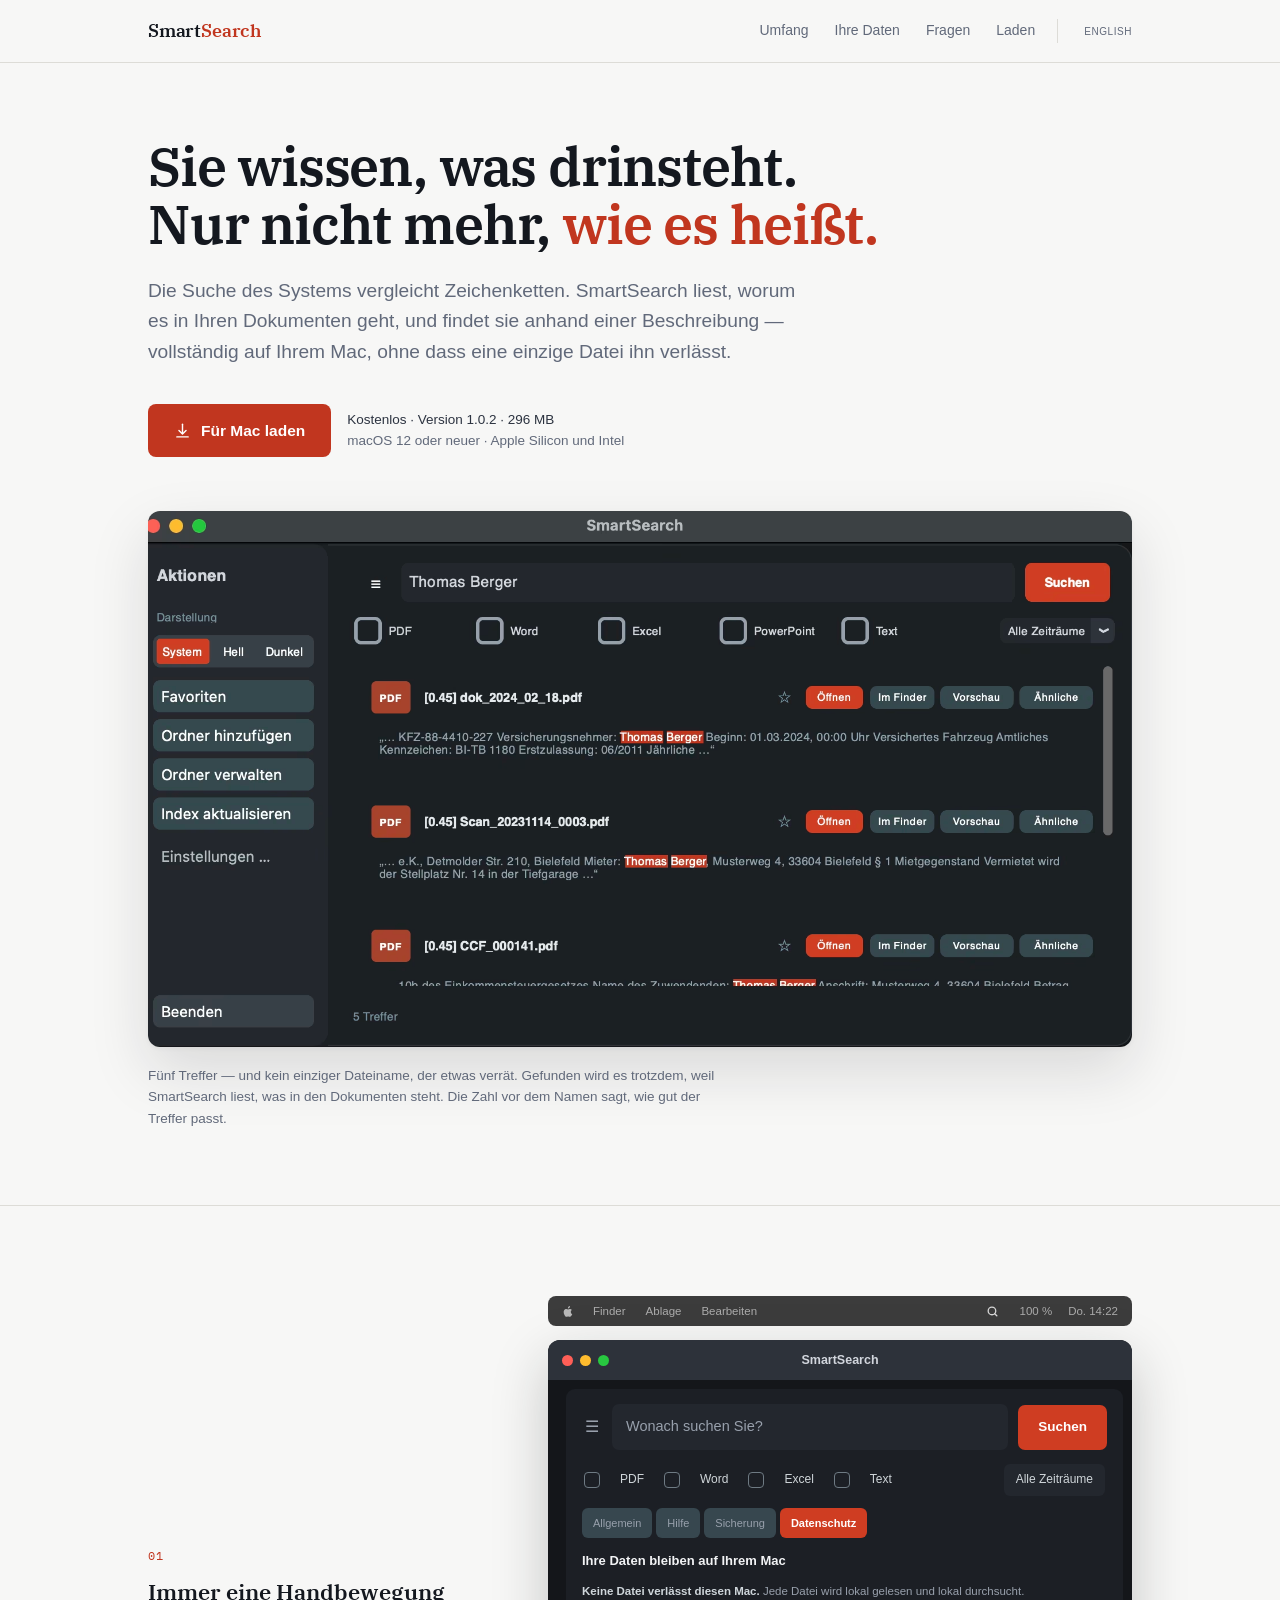
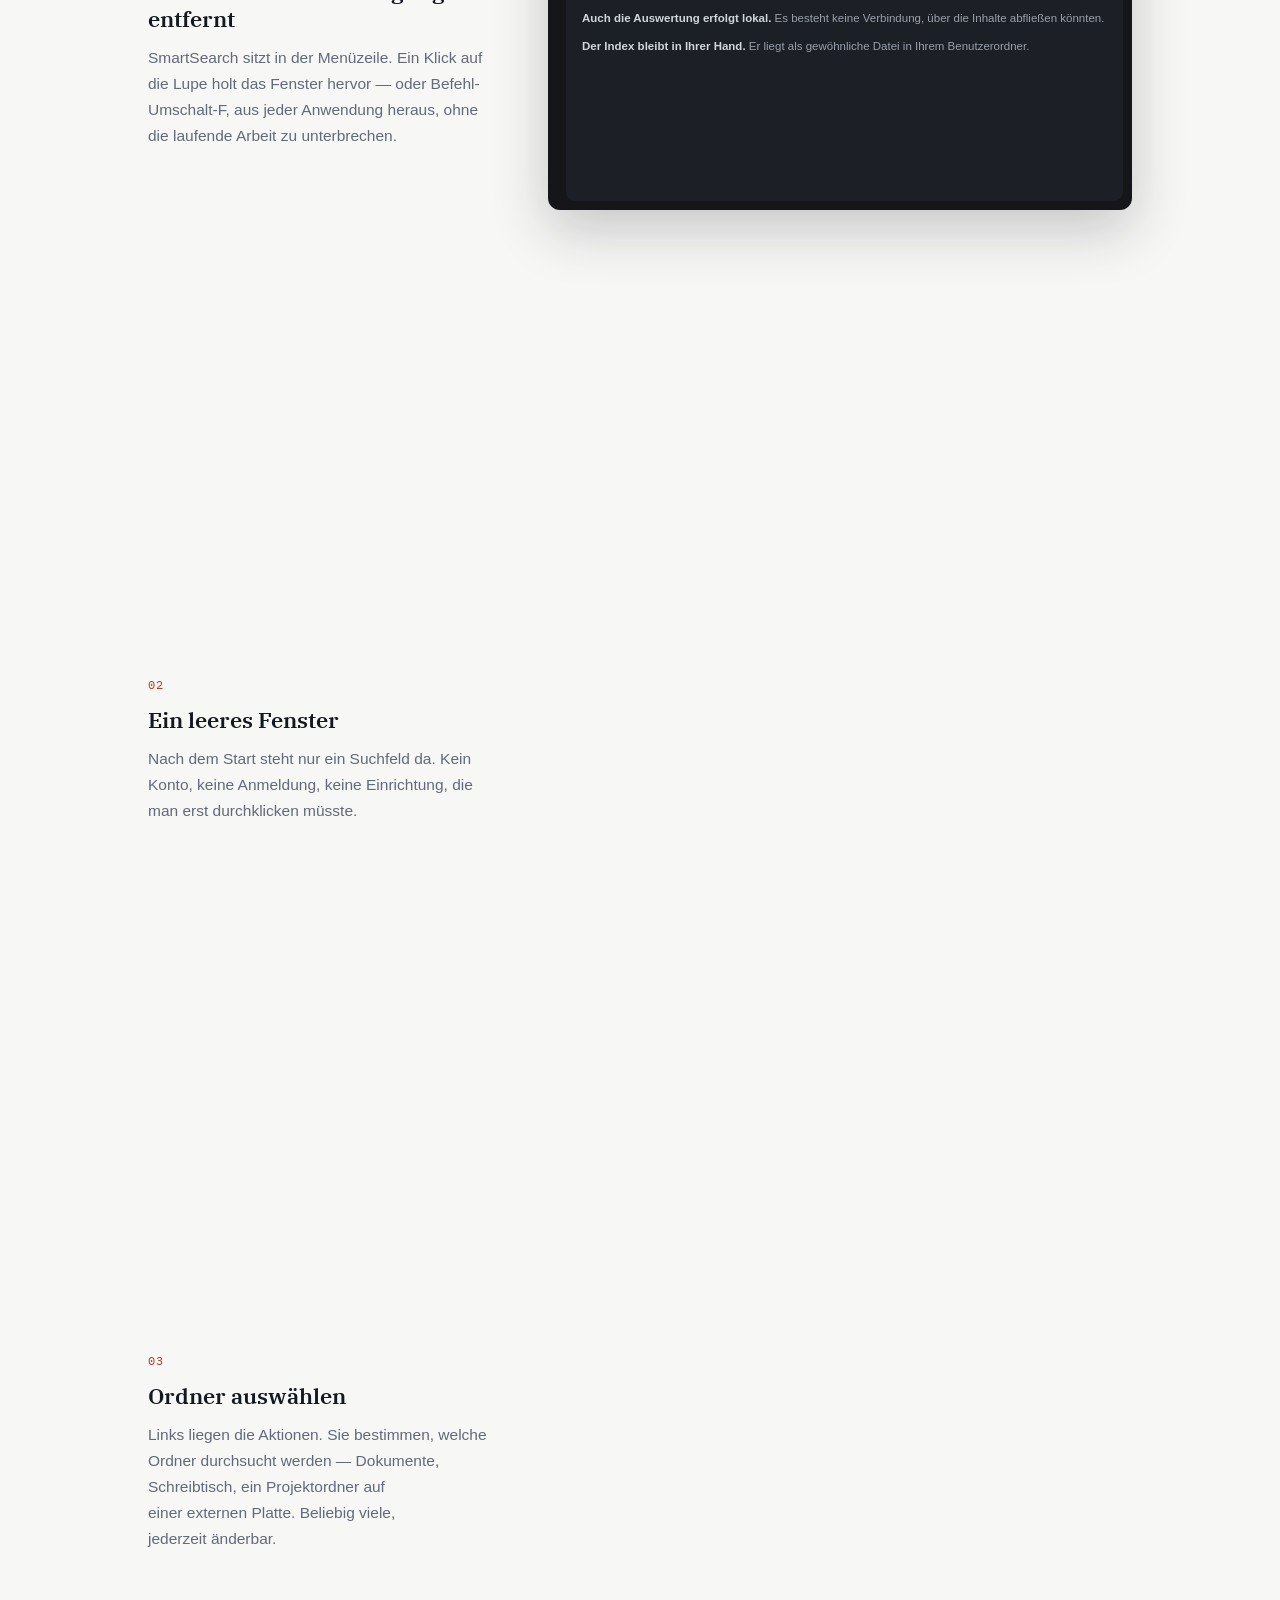
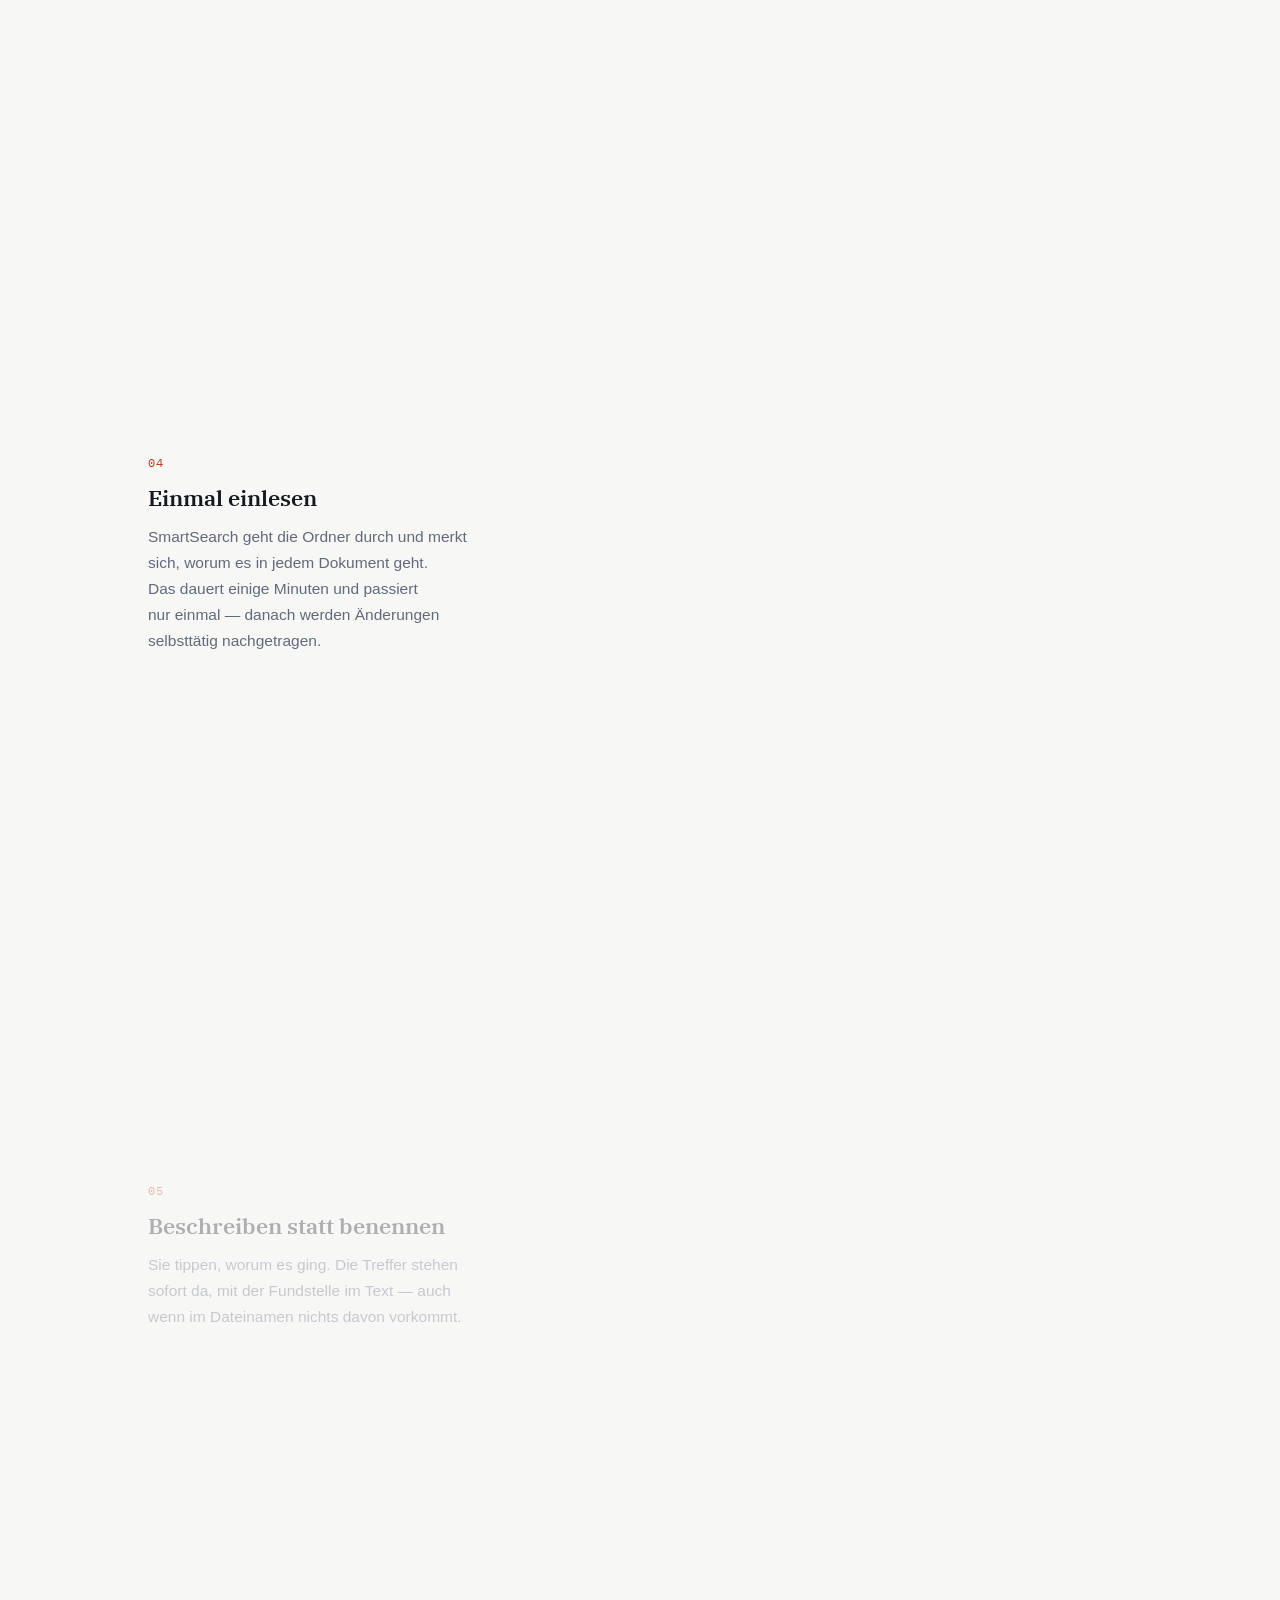
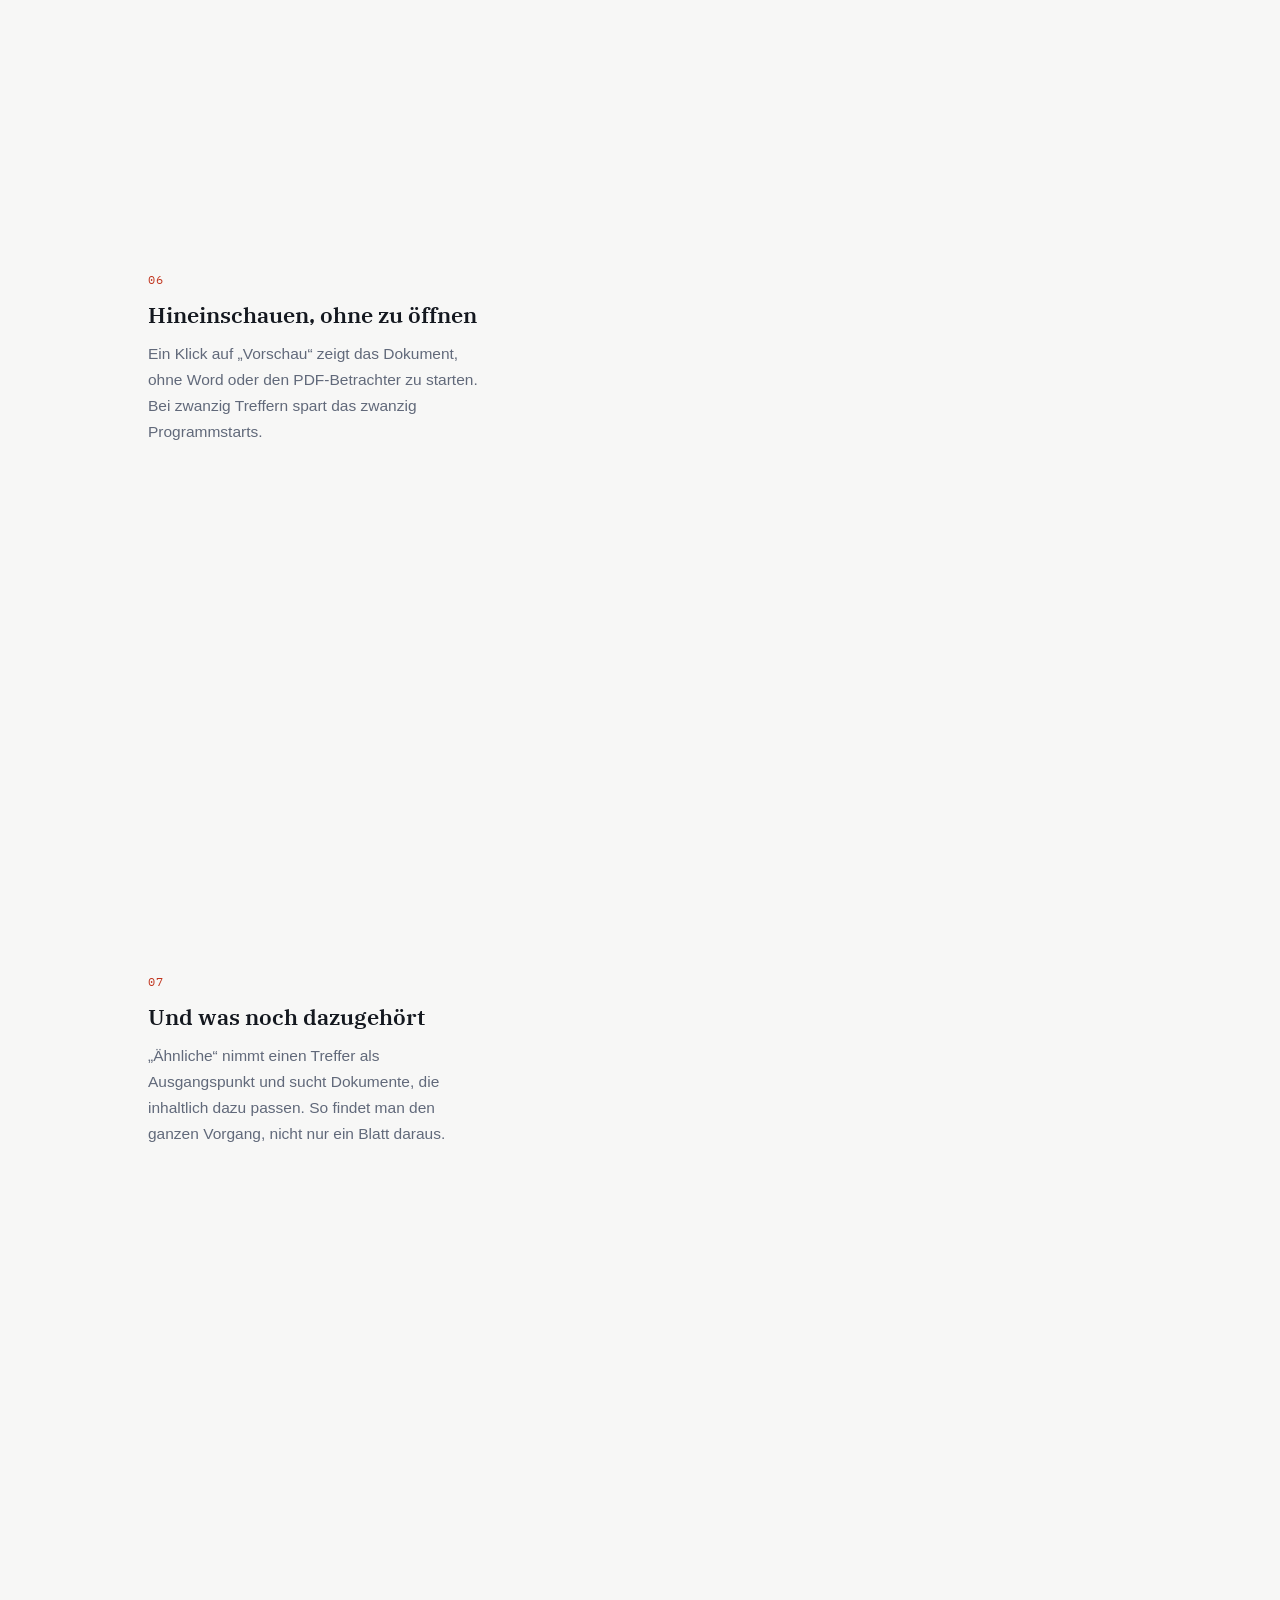
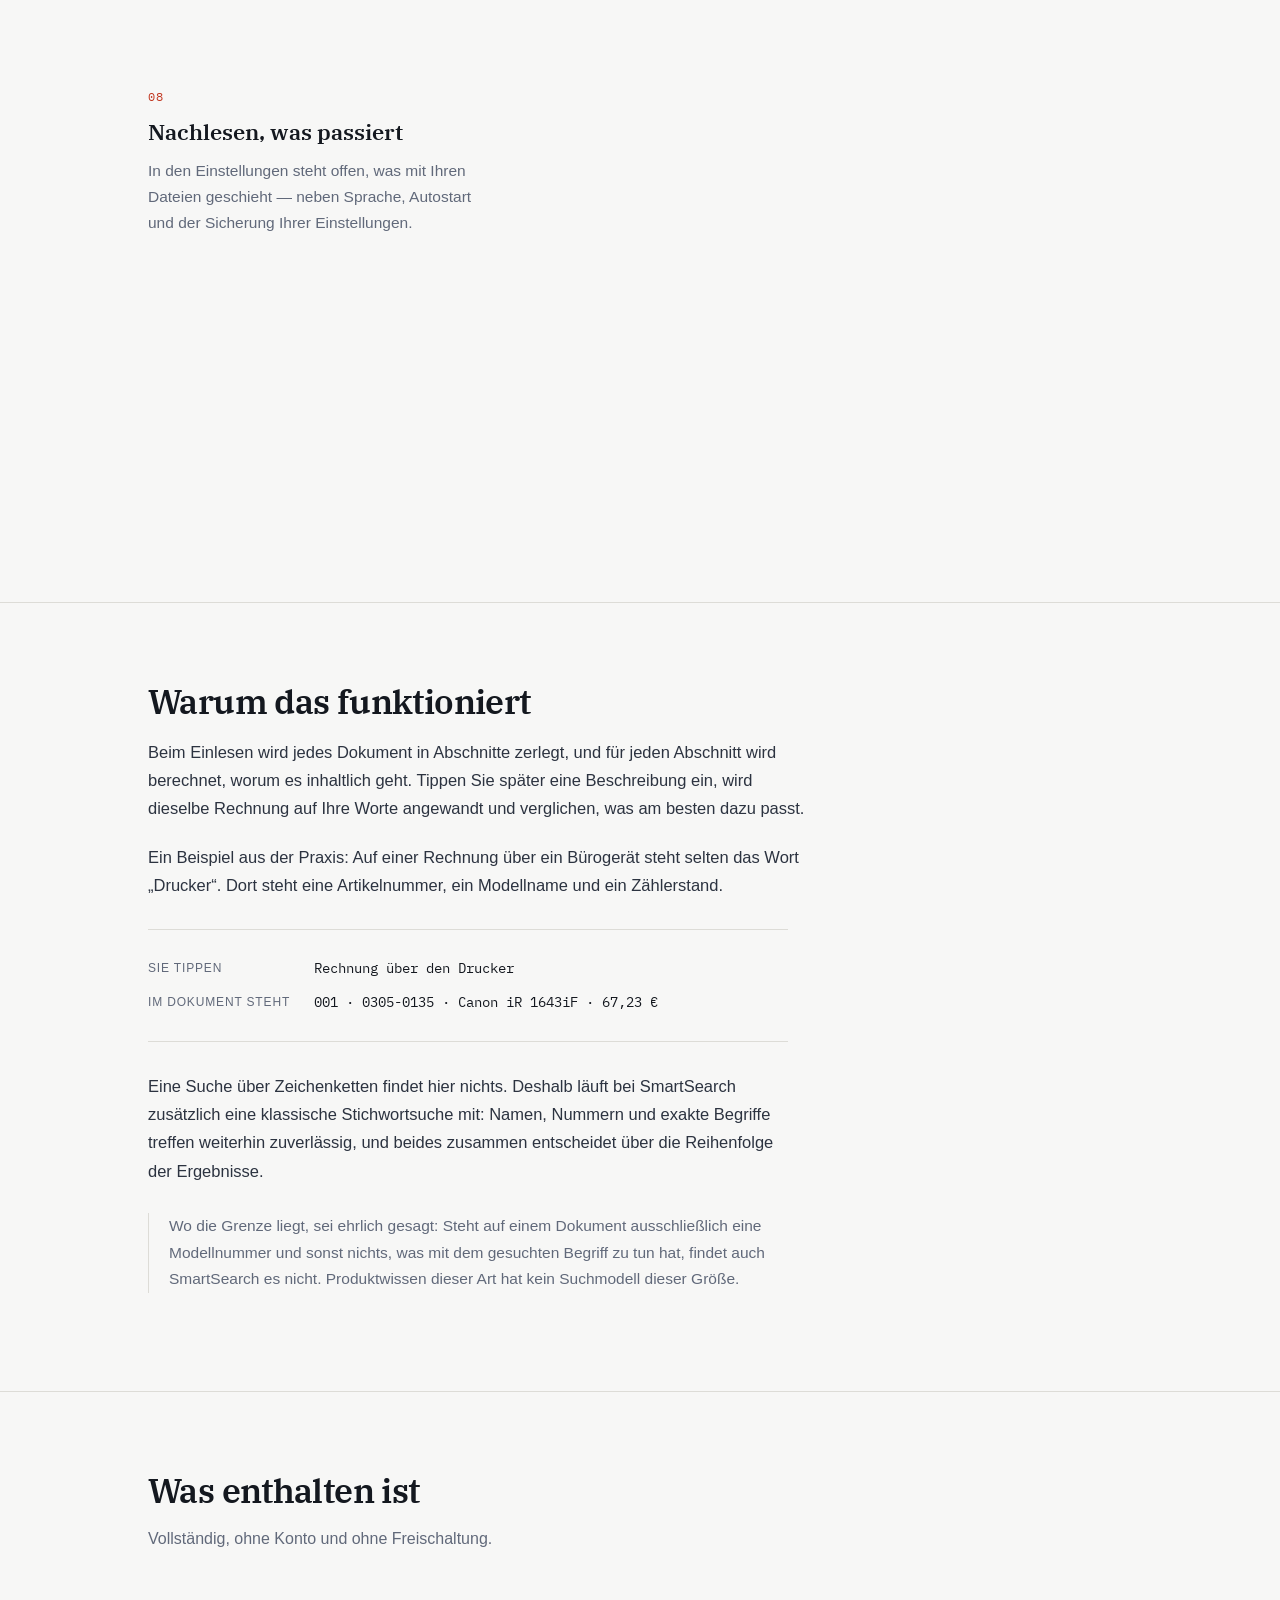
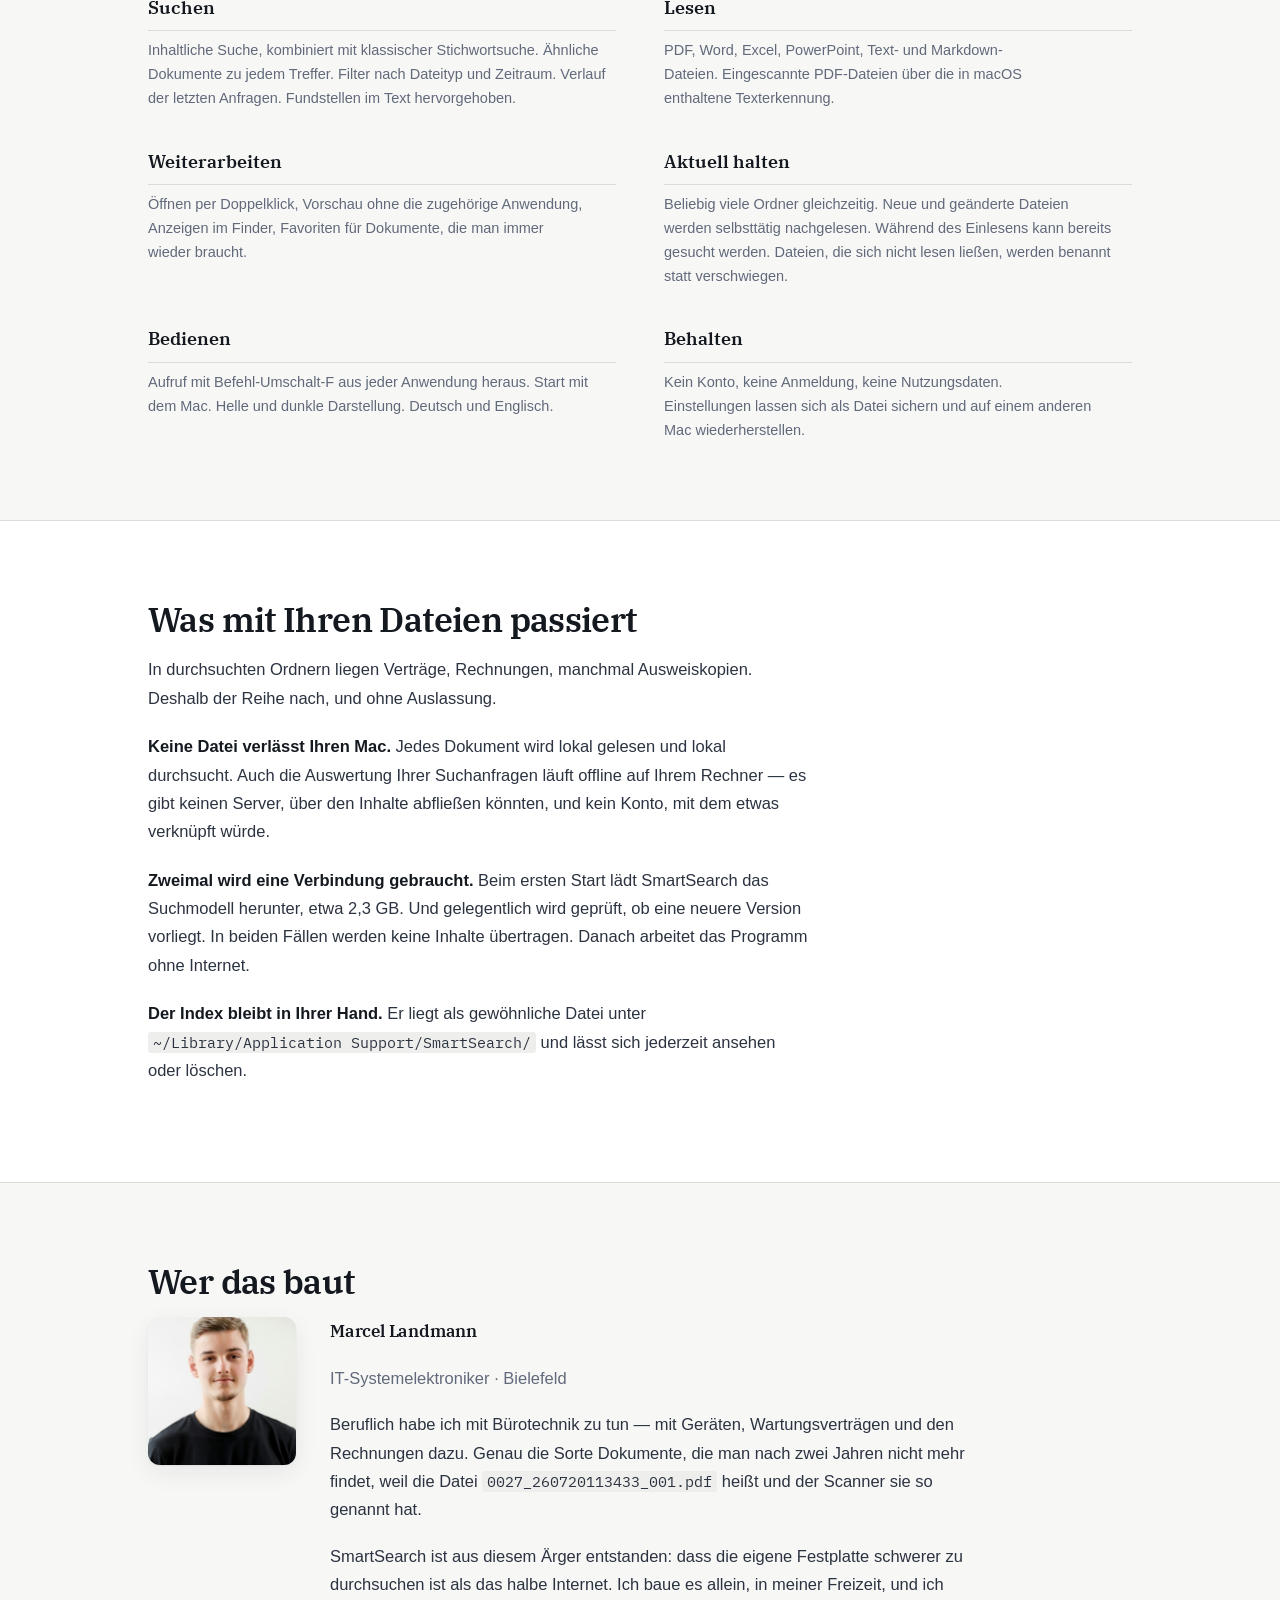
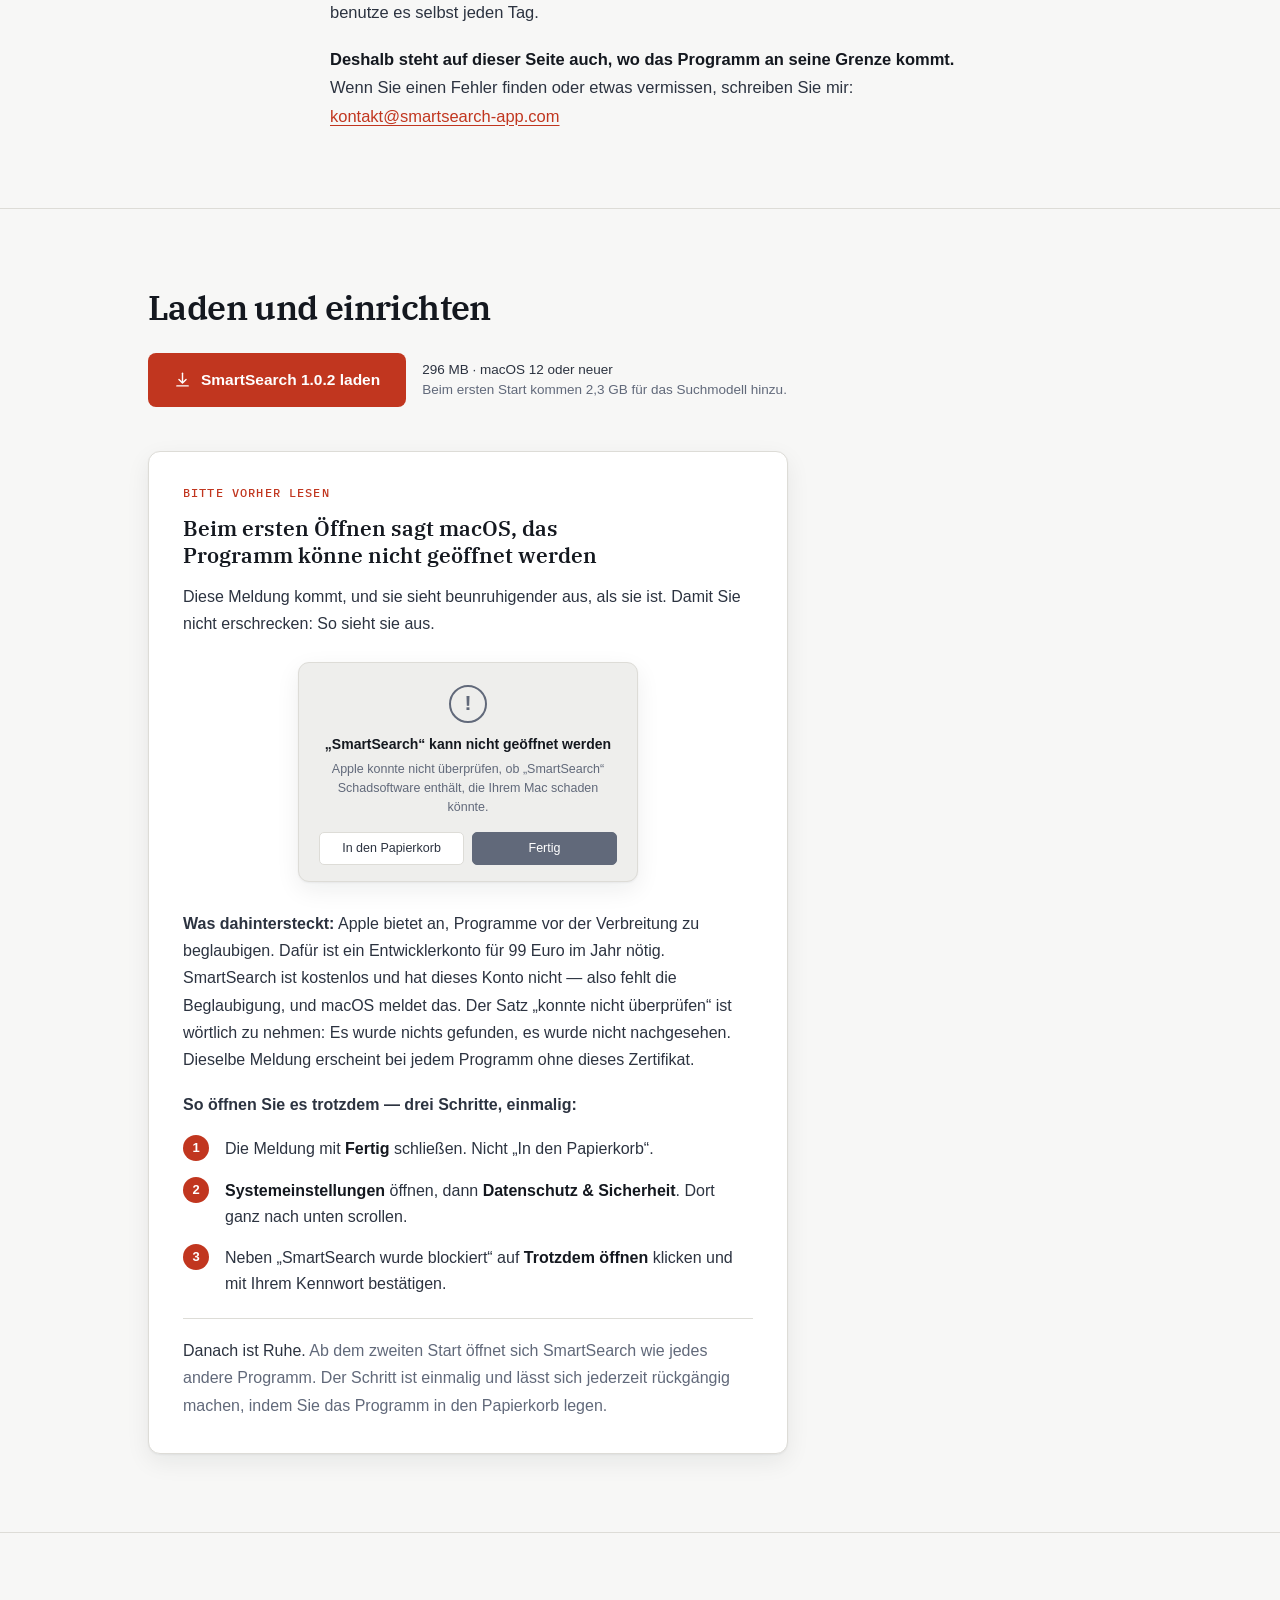
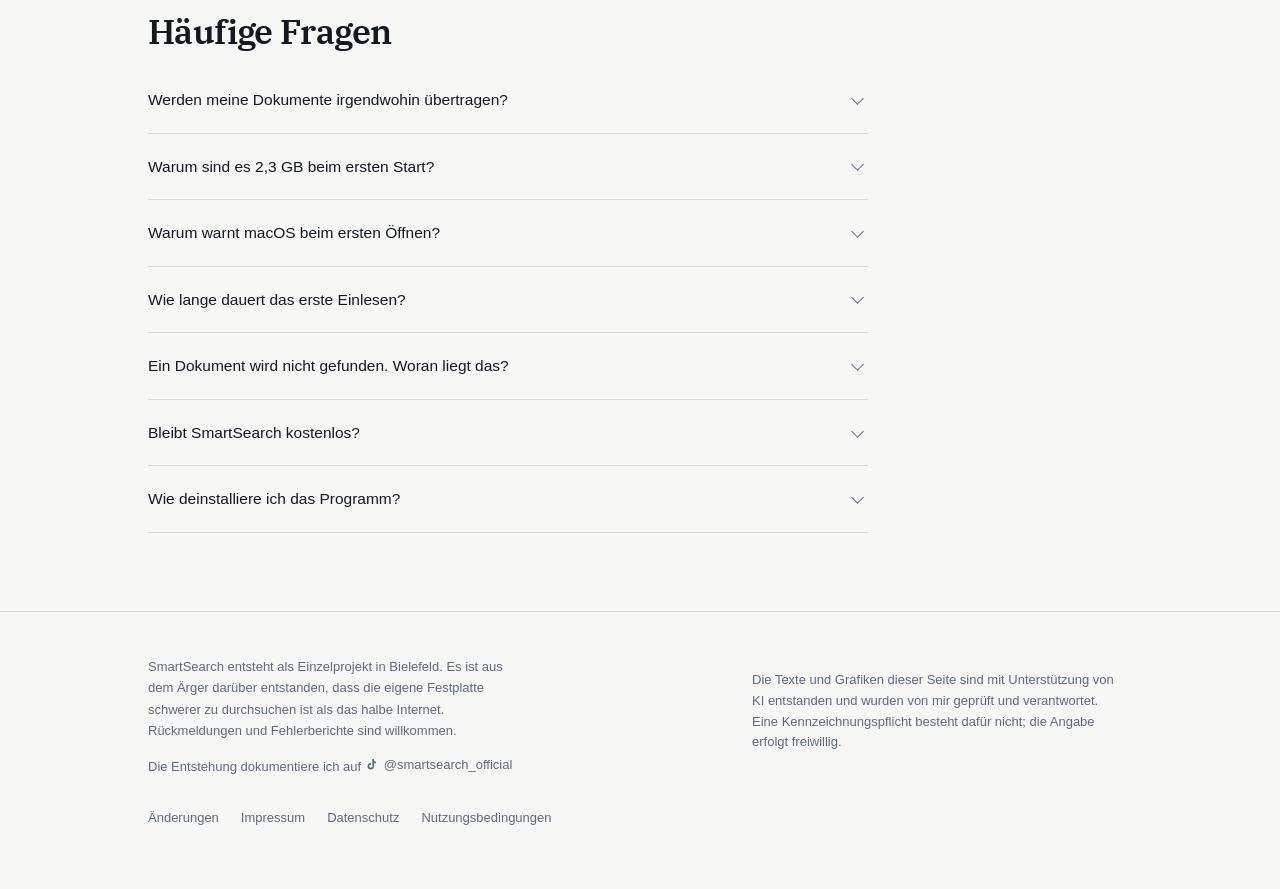
==== commit 427ebe3f: "Fassung 1.0.2: Versionsnummer, Aenderungsverlauf, Update-Hinweis" ====
--- a/website/index.html
+++ b/website/index.html
@@ -42,7 +42,7 @@
   "name": "SmartSearch",
   "applicationCategory": "UtilitiesApplication",
   "operatingSystem": "macOS 12.0 oder neuer",
-  "softwareVersion": "1.0.1",
+  "softwareVersion": "1.0.2",
   "fileSize": "296MB",
   "inLanguage": ["de", "en"],
   "offers": { "@type": "Offer", "price": "0", "priceCurrency": "EUR" },
@@ -89,7 +89,7 @@
         Für Mac laden
       </a>
       <p class="dabei">
-        <b>Kostenlos · Version 1.0.1 · 296 MB</b><br>
+        <b>Kostenlos · Version 1.0.2 · 296 MB</b><br>
         macOS 12 oder neuer · Apple Silicon und Intel
       </p>
     </div>
@@ -548,7 +548,7 @@
              stroke-linecap="round" stroke-linejoin="round" aria-hidden="true" focusable="false">
           <path d="M12 3v13"></path><path d="M7 12l5 5 5-5"></path><path d="M4 21h16"></path>
         </svg>
-        SmartSearch 1.0.1 laden
+        SmartSearch 1.0.2 laden
       </a>
       <p class="dabei">
         <b>296 MB · macOS 12 oder neuer</b><br>
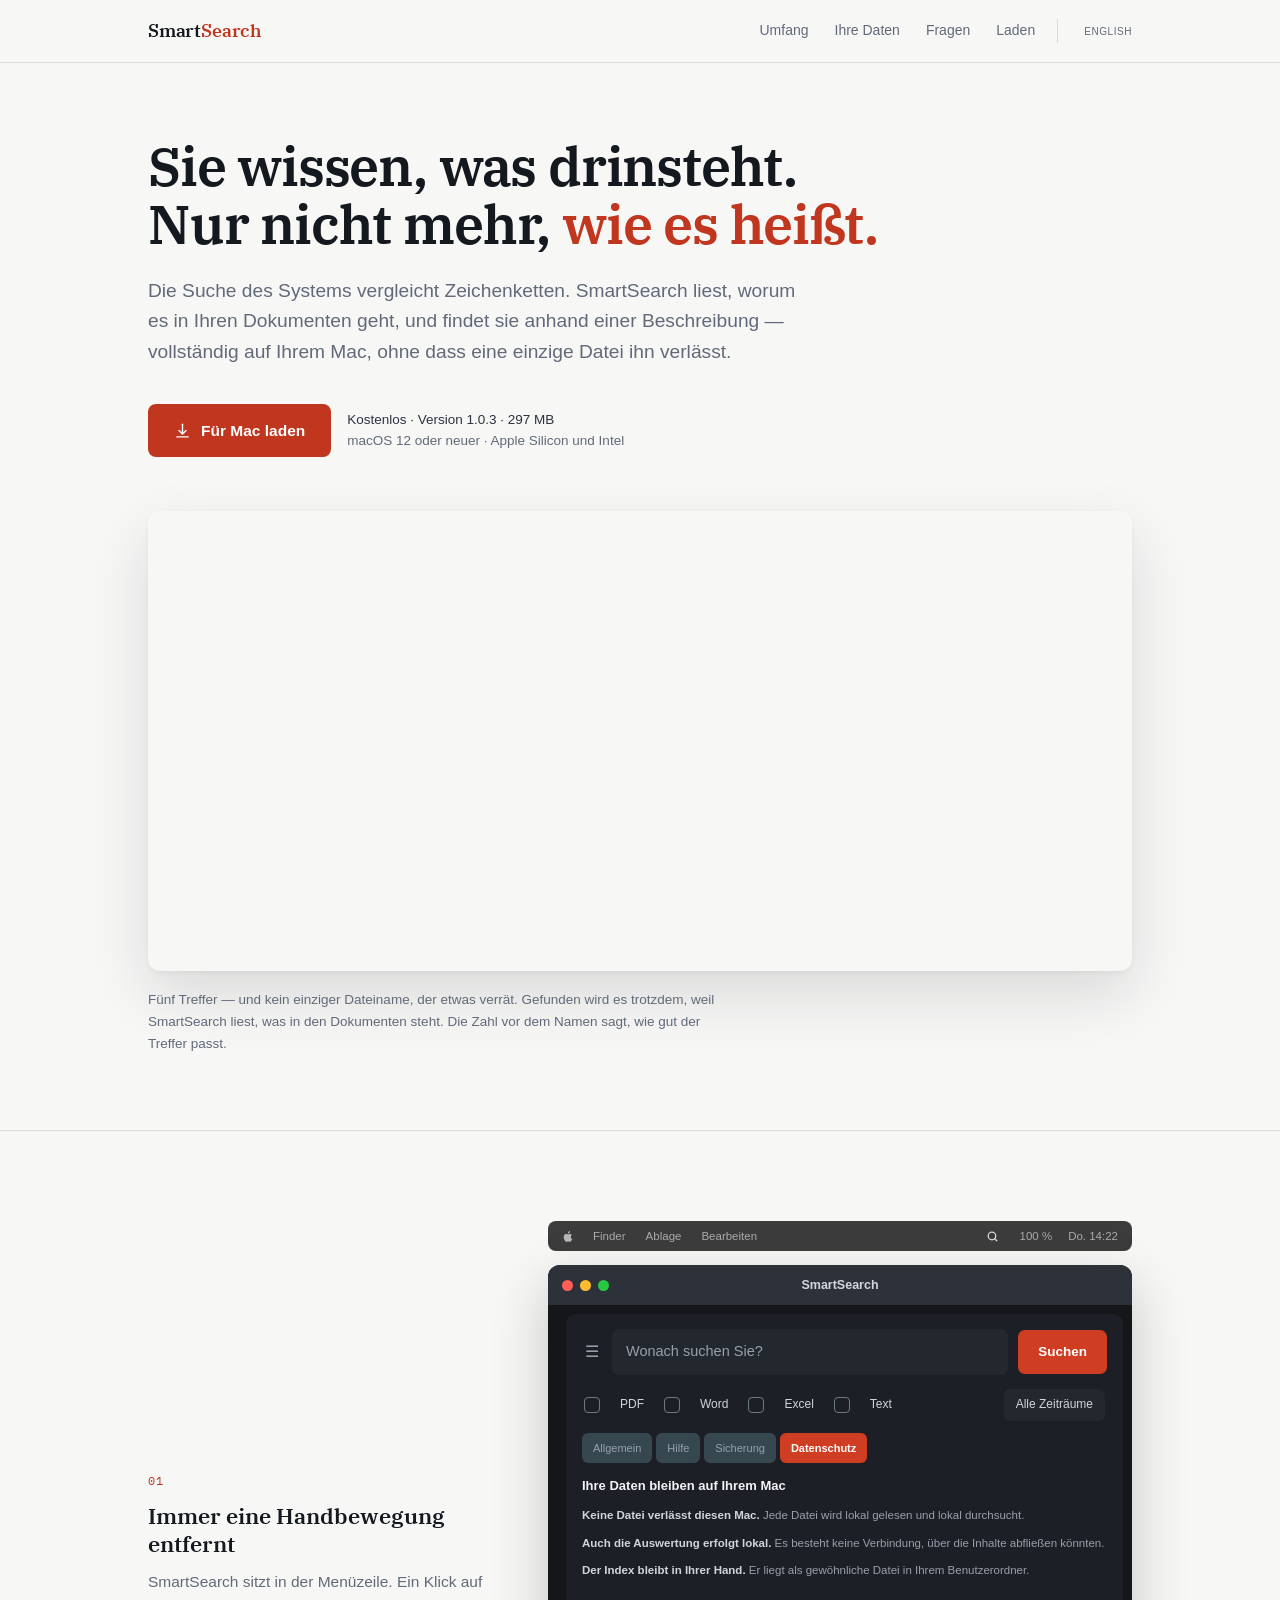
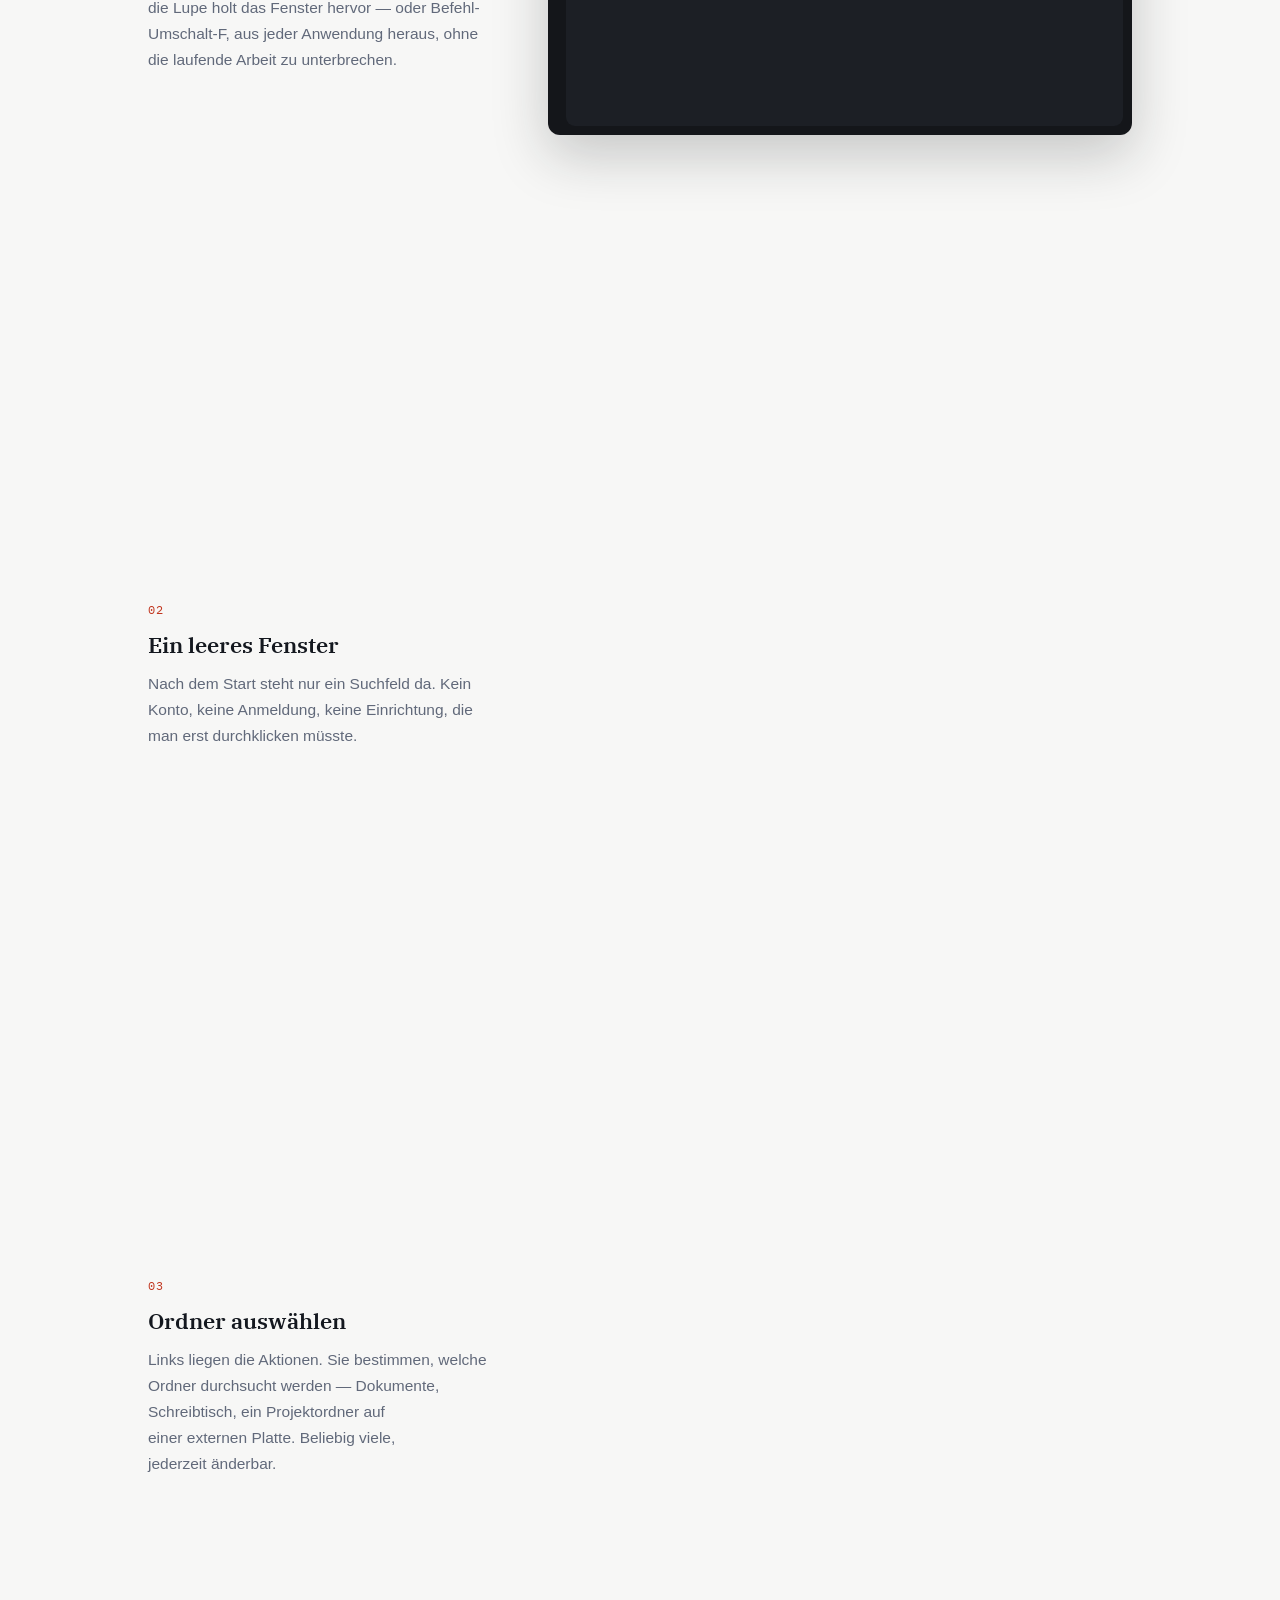
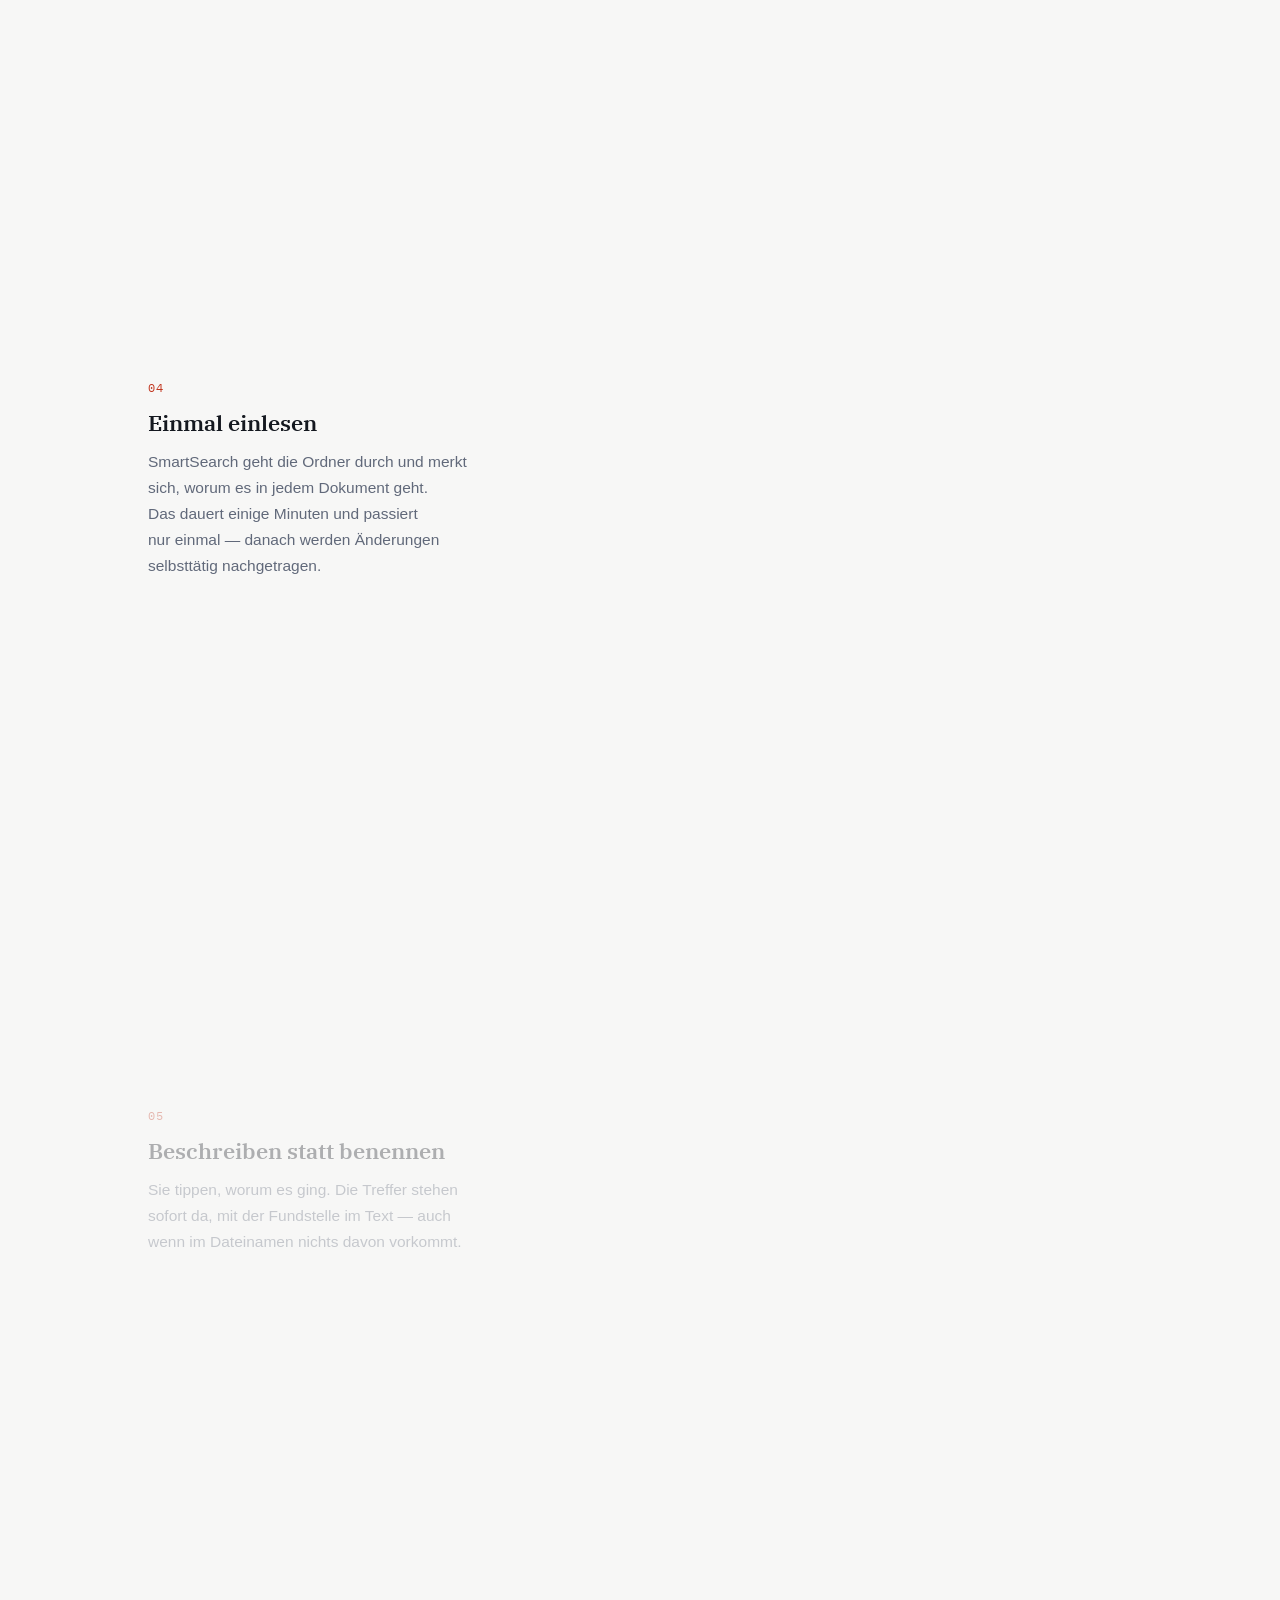
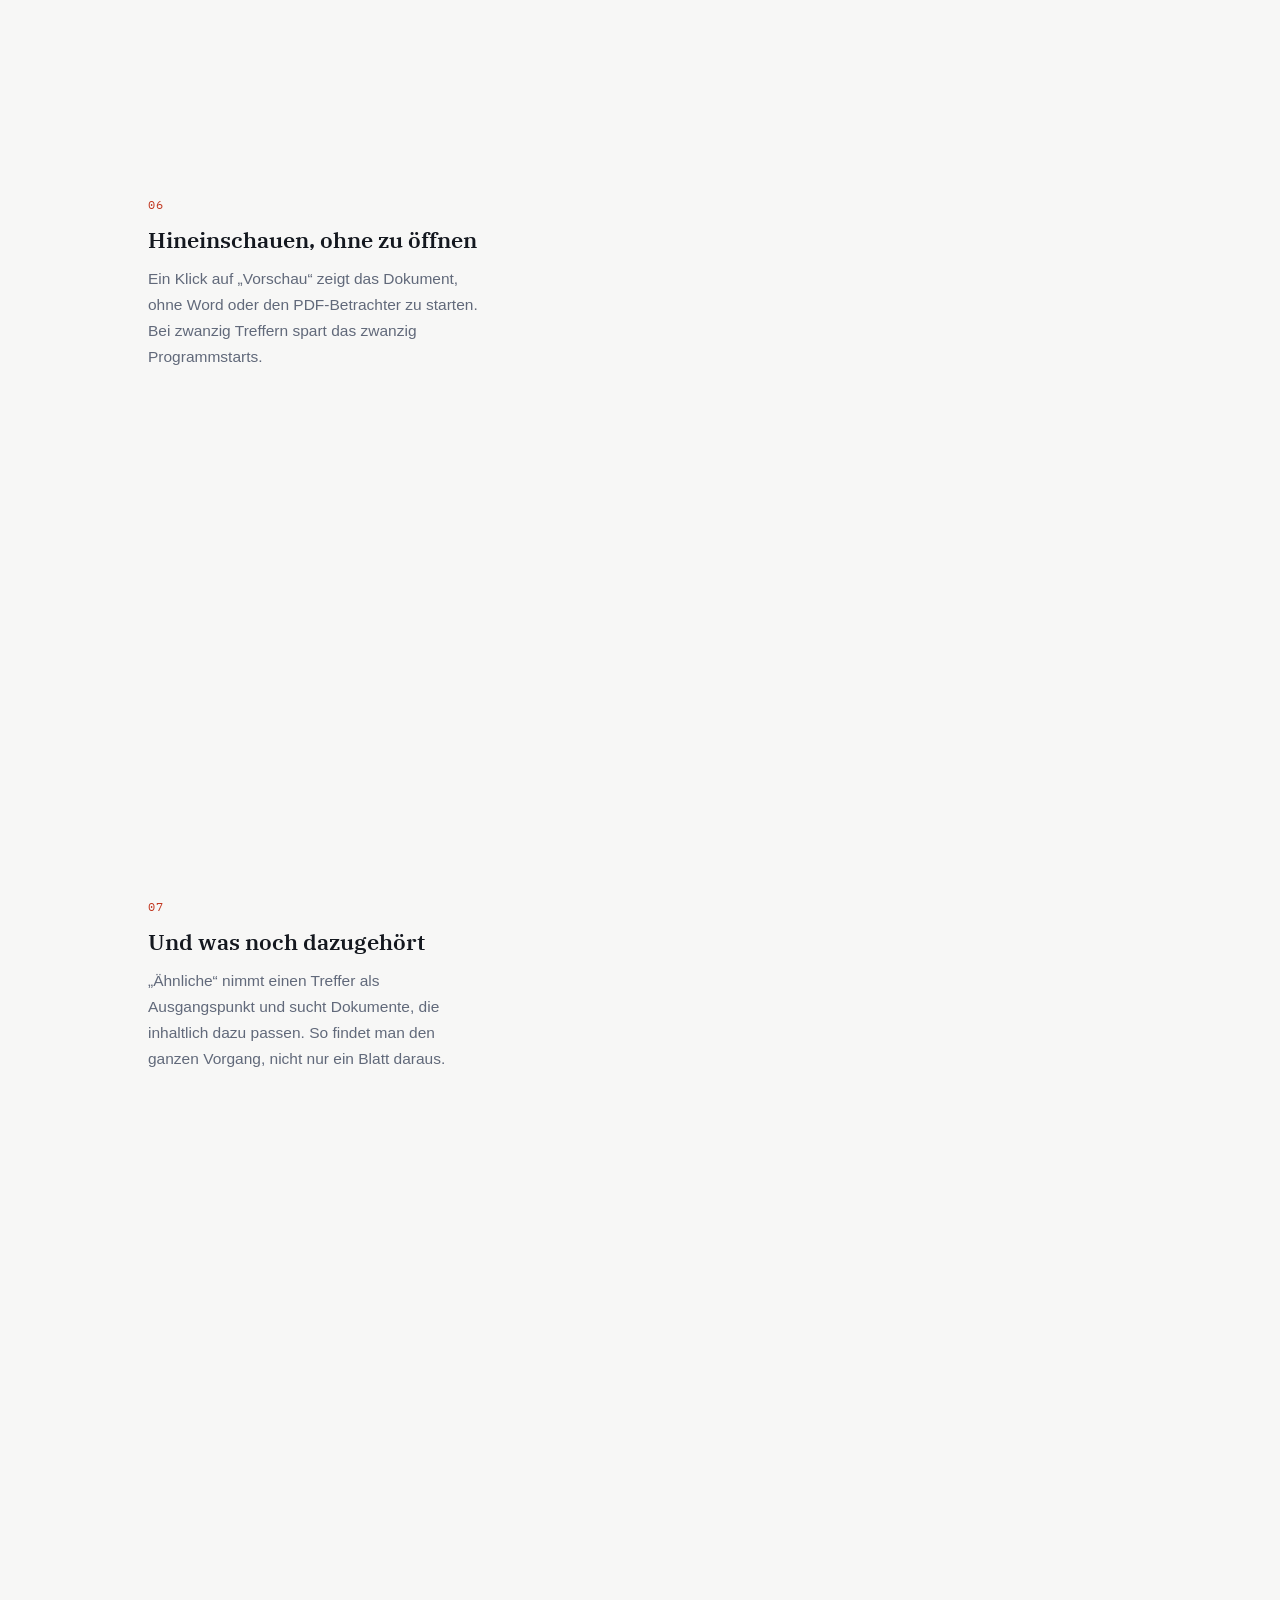
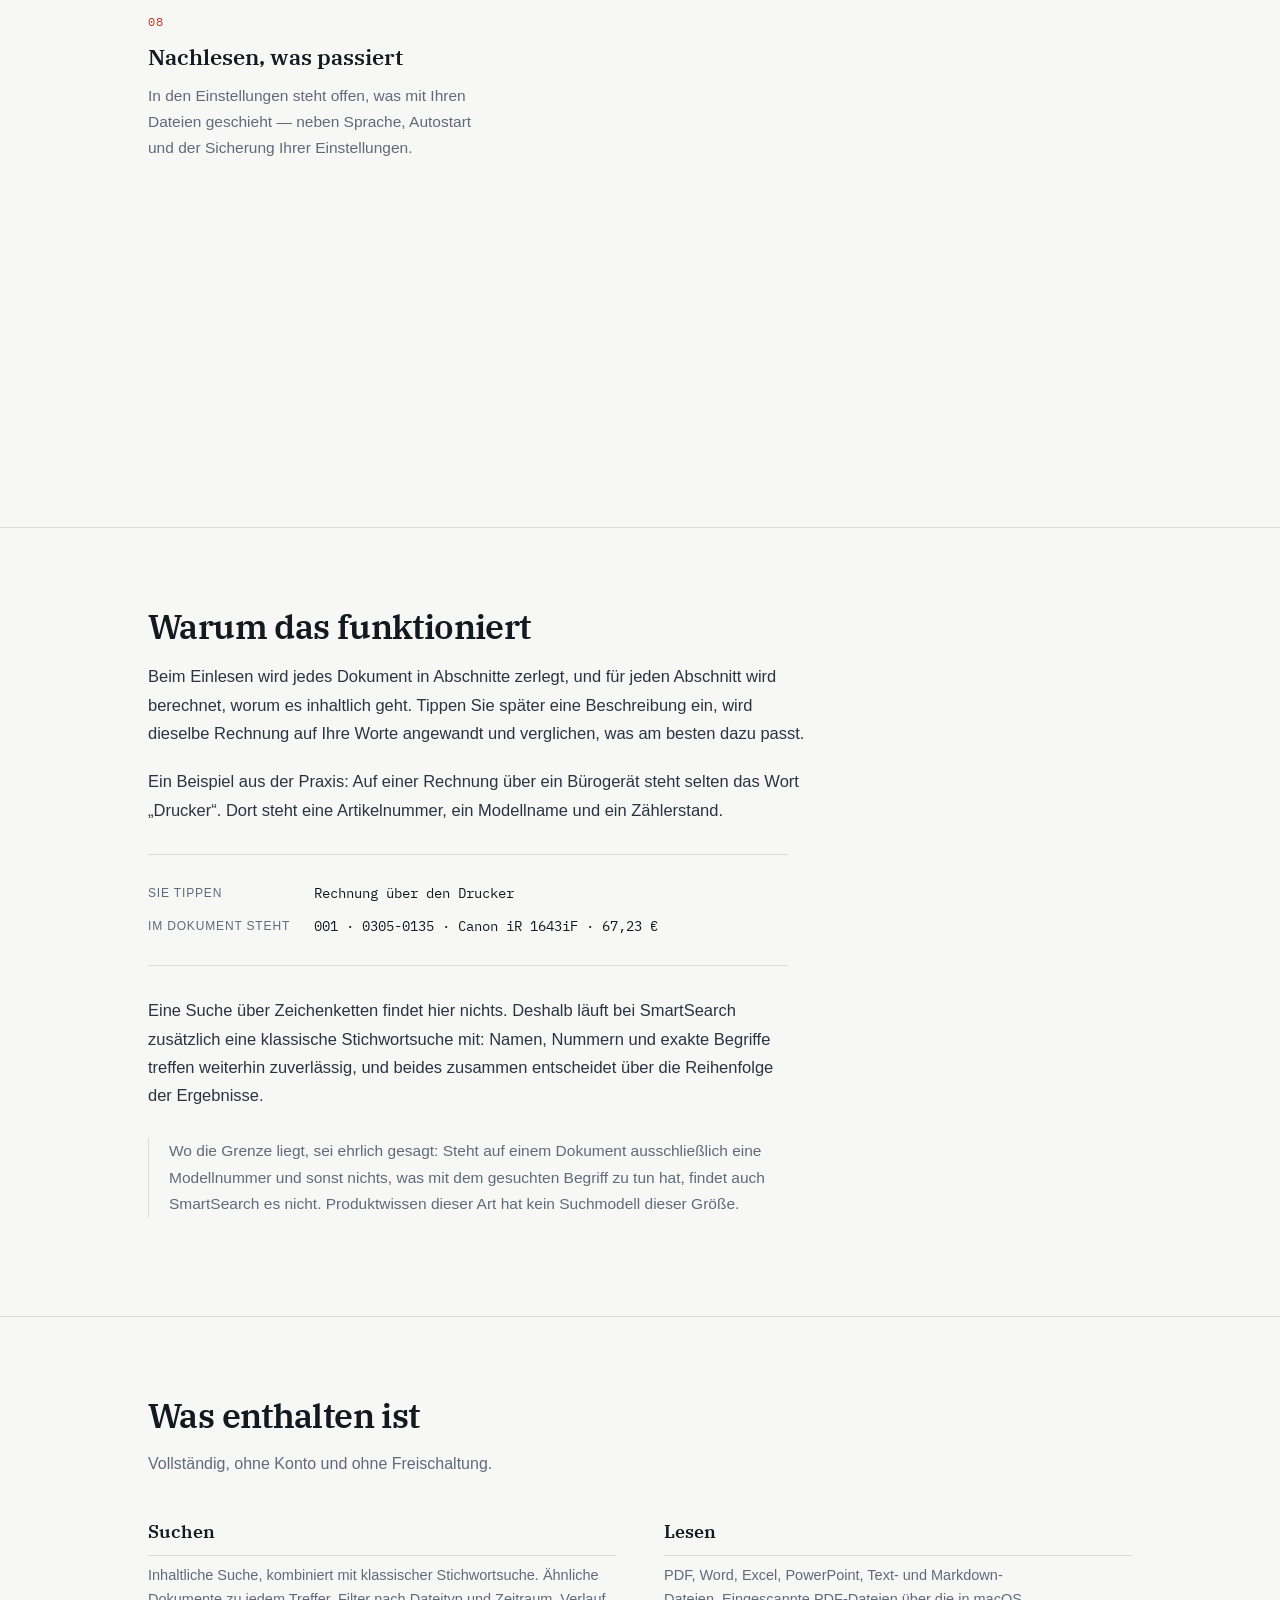
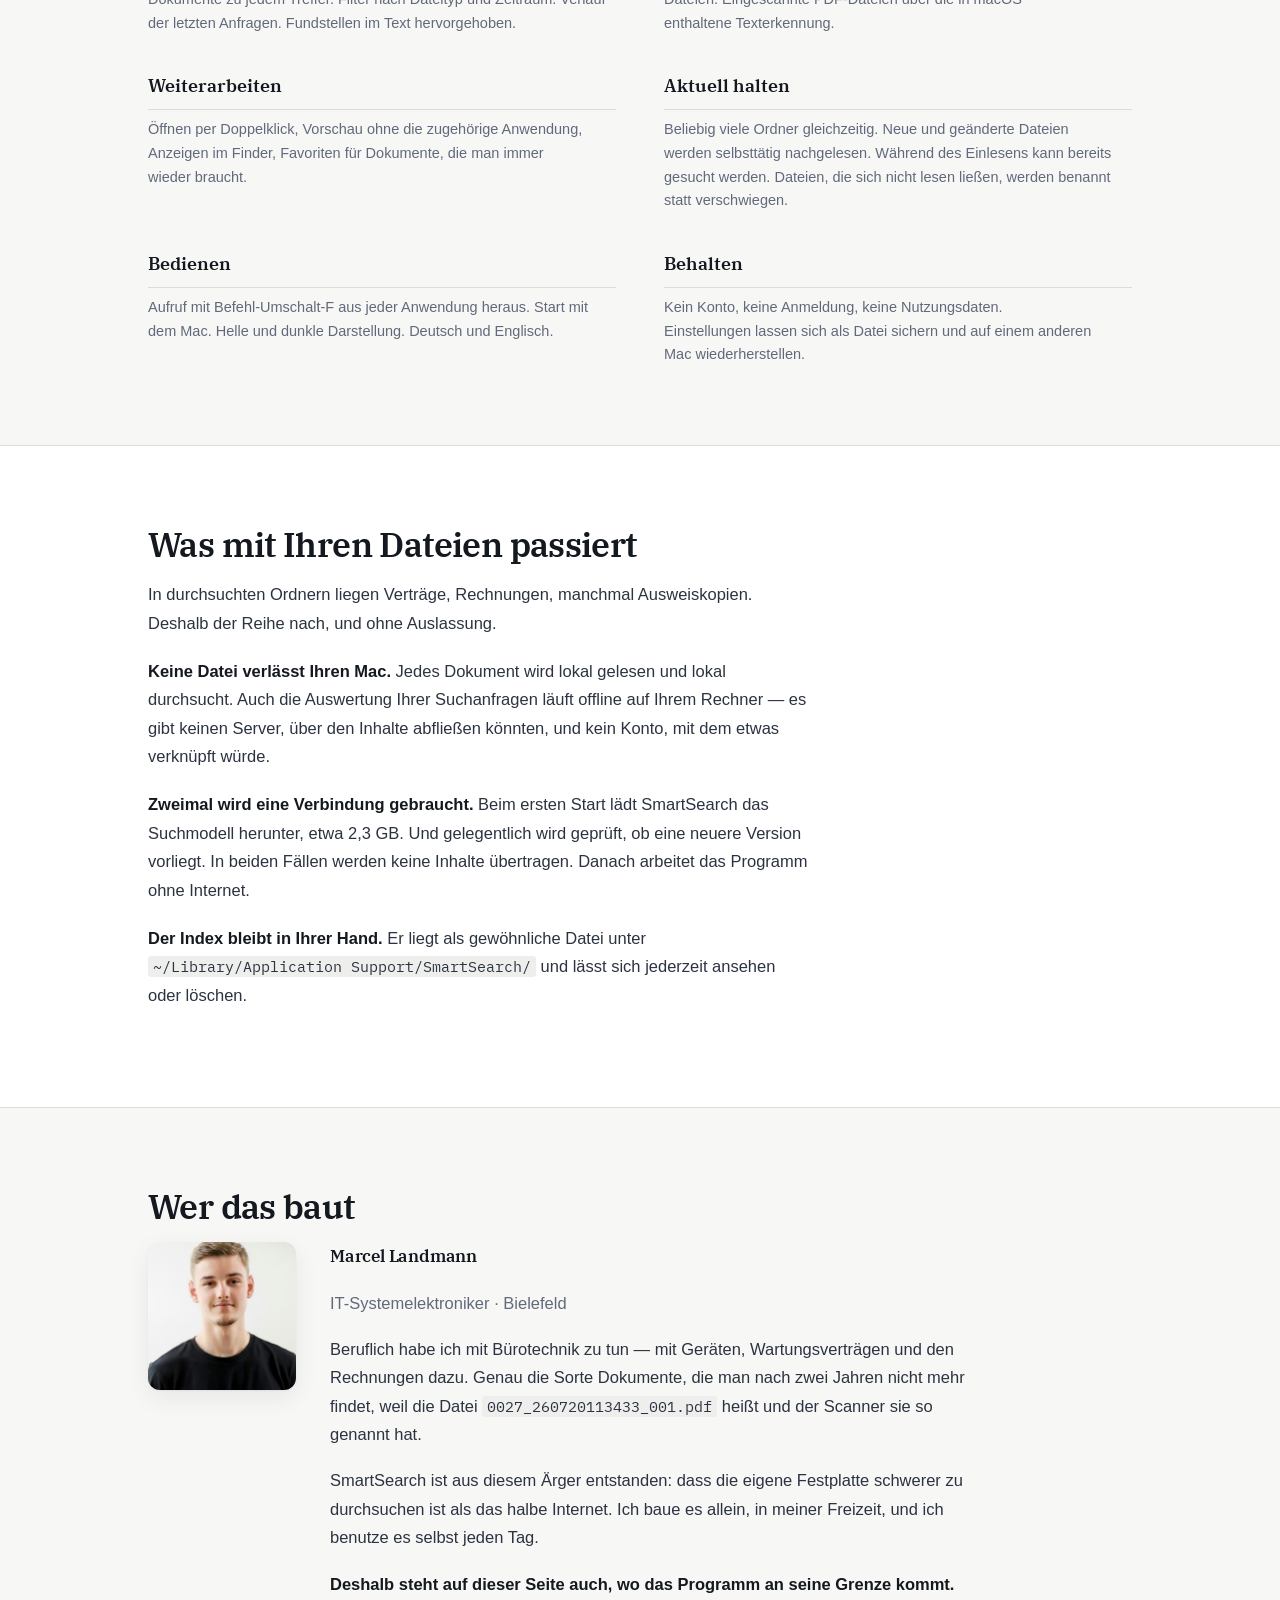
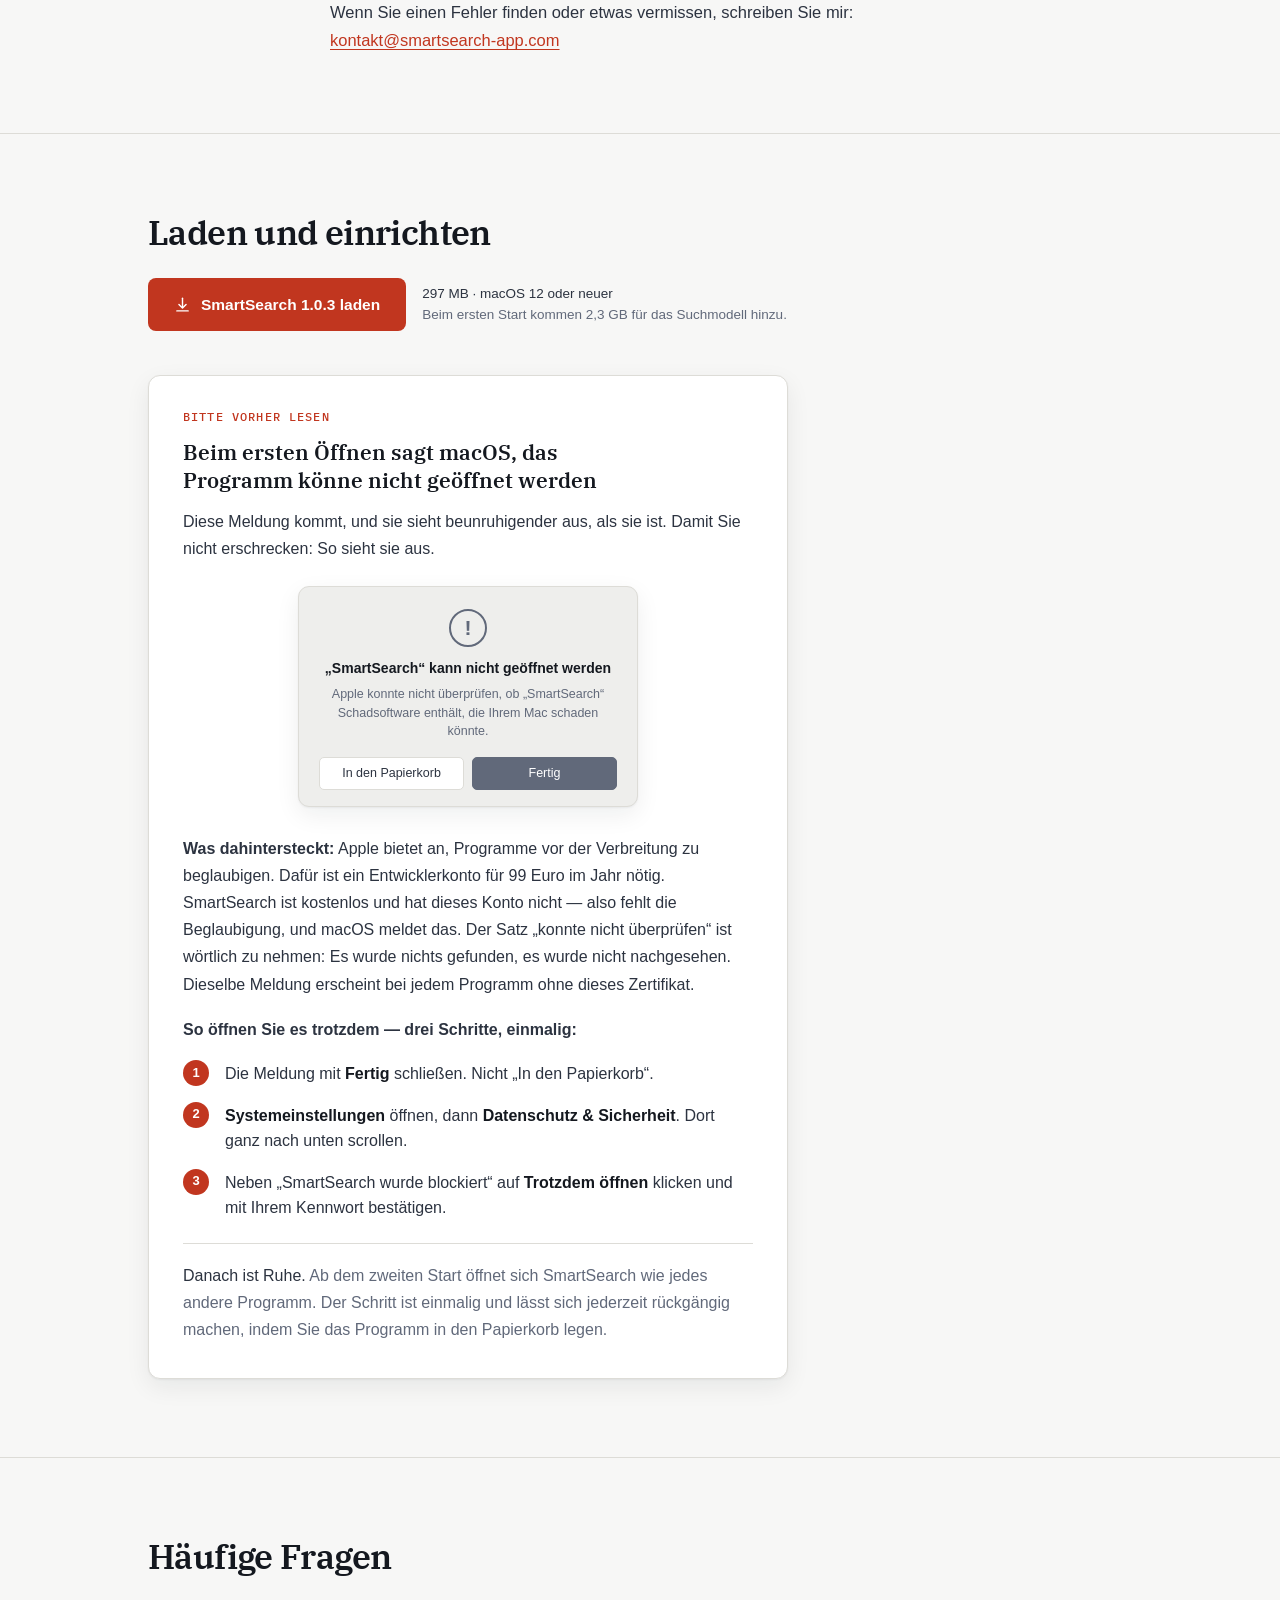
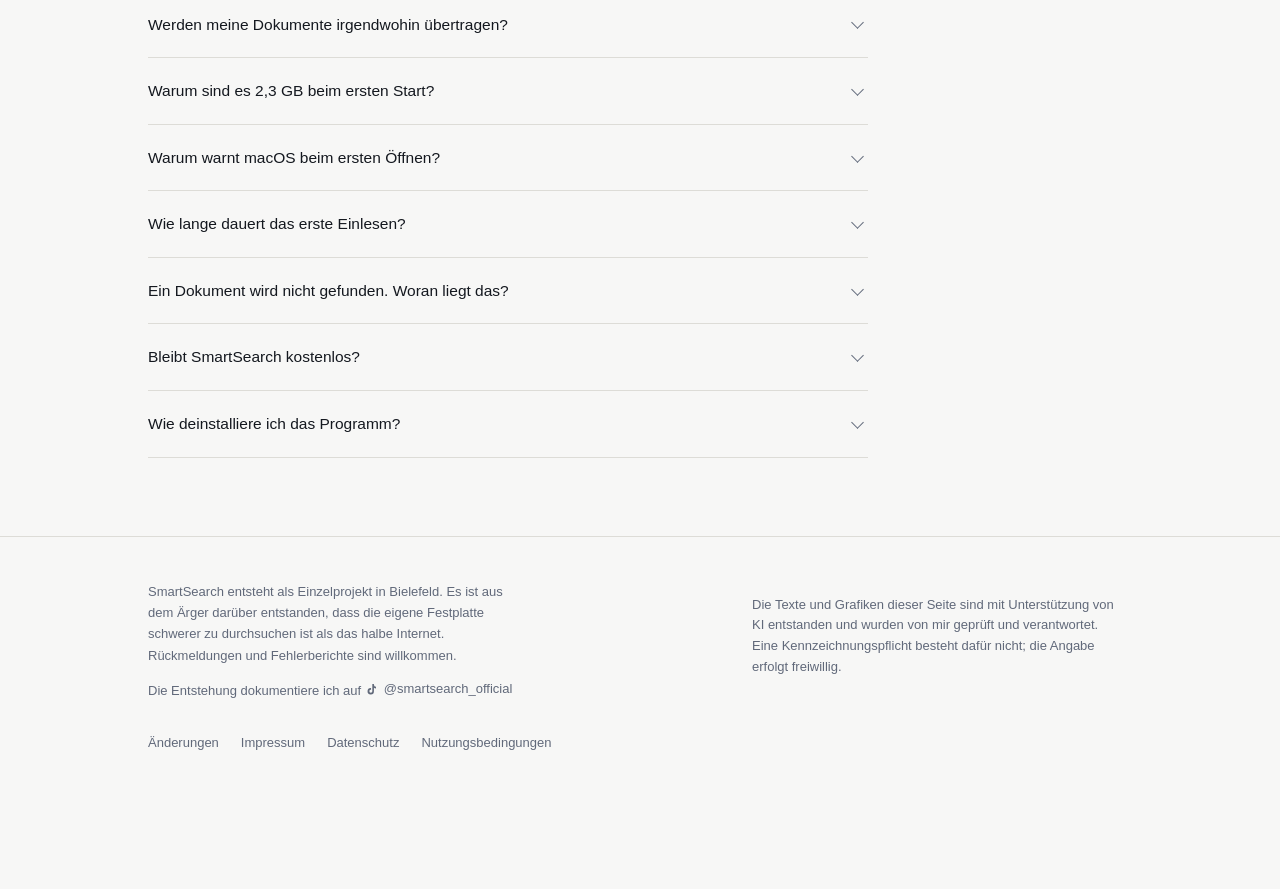
==== commit 7875a49e: "Fassung 1.0.3: Versionsnummer, Spec-Korrektur, Website APP_VERSION auf 1.0.3.  SmartSearch.spec lies" ====
--- a/website/index.html
+++ b/website/index.html
@@ -42,7 +42,7 @@
   "name": "SmartSearch",
   "applicationCategory": "UtilitiesApplication",
   "operatingSystem": "macOS 12.0 oder neuer",
-  "softwareVersion": "1.0.2",
+  "softwareVersion": "1.0.3",
   "fileSize": "296MB",
   "inLanguage": ["de", "en"],
   "offers": { "@type": "Offer", "price": "0", "priceCurrency": "EUR" },
@@ -89,7 +89,7 @@
         Für Mac laden
       </a>
       <p class="dabei">
-        <b>Kostenlos · Version 1.0.2 · 296 MB</b><br>
+        <b>Kostenlos · Version 1.0.3 · 297 MB</b><br>
         macOS 12 oder neuer · Apple Silicon und Intel
       </p>
     </div>
@@ -548,10 +548,10 @@
              stroke-linecap="round" stroke-linejoin="round" aria-hidden="true" focusable="false">
           <path d="M12 3v13"></path><path d="M7 12l5 5 5-5"></path><path d="M4 21h16"></path>
         </svg>
-        SmartSearch 1.0.2 laden
+        SmartSearch 1.0.3 laden
       </a>
       <p class="dabei">
-        <b>296 MB · macOS 12 oder neuer</b><br>
+        <b>297 MB · macOS 12 oder neuer</b><br>
         Beim ersten Start kommen 2,3 GB für das Suchmodell hinzu.
       </p>
     </div>
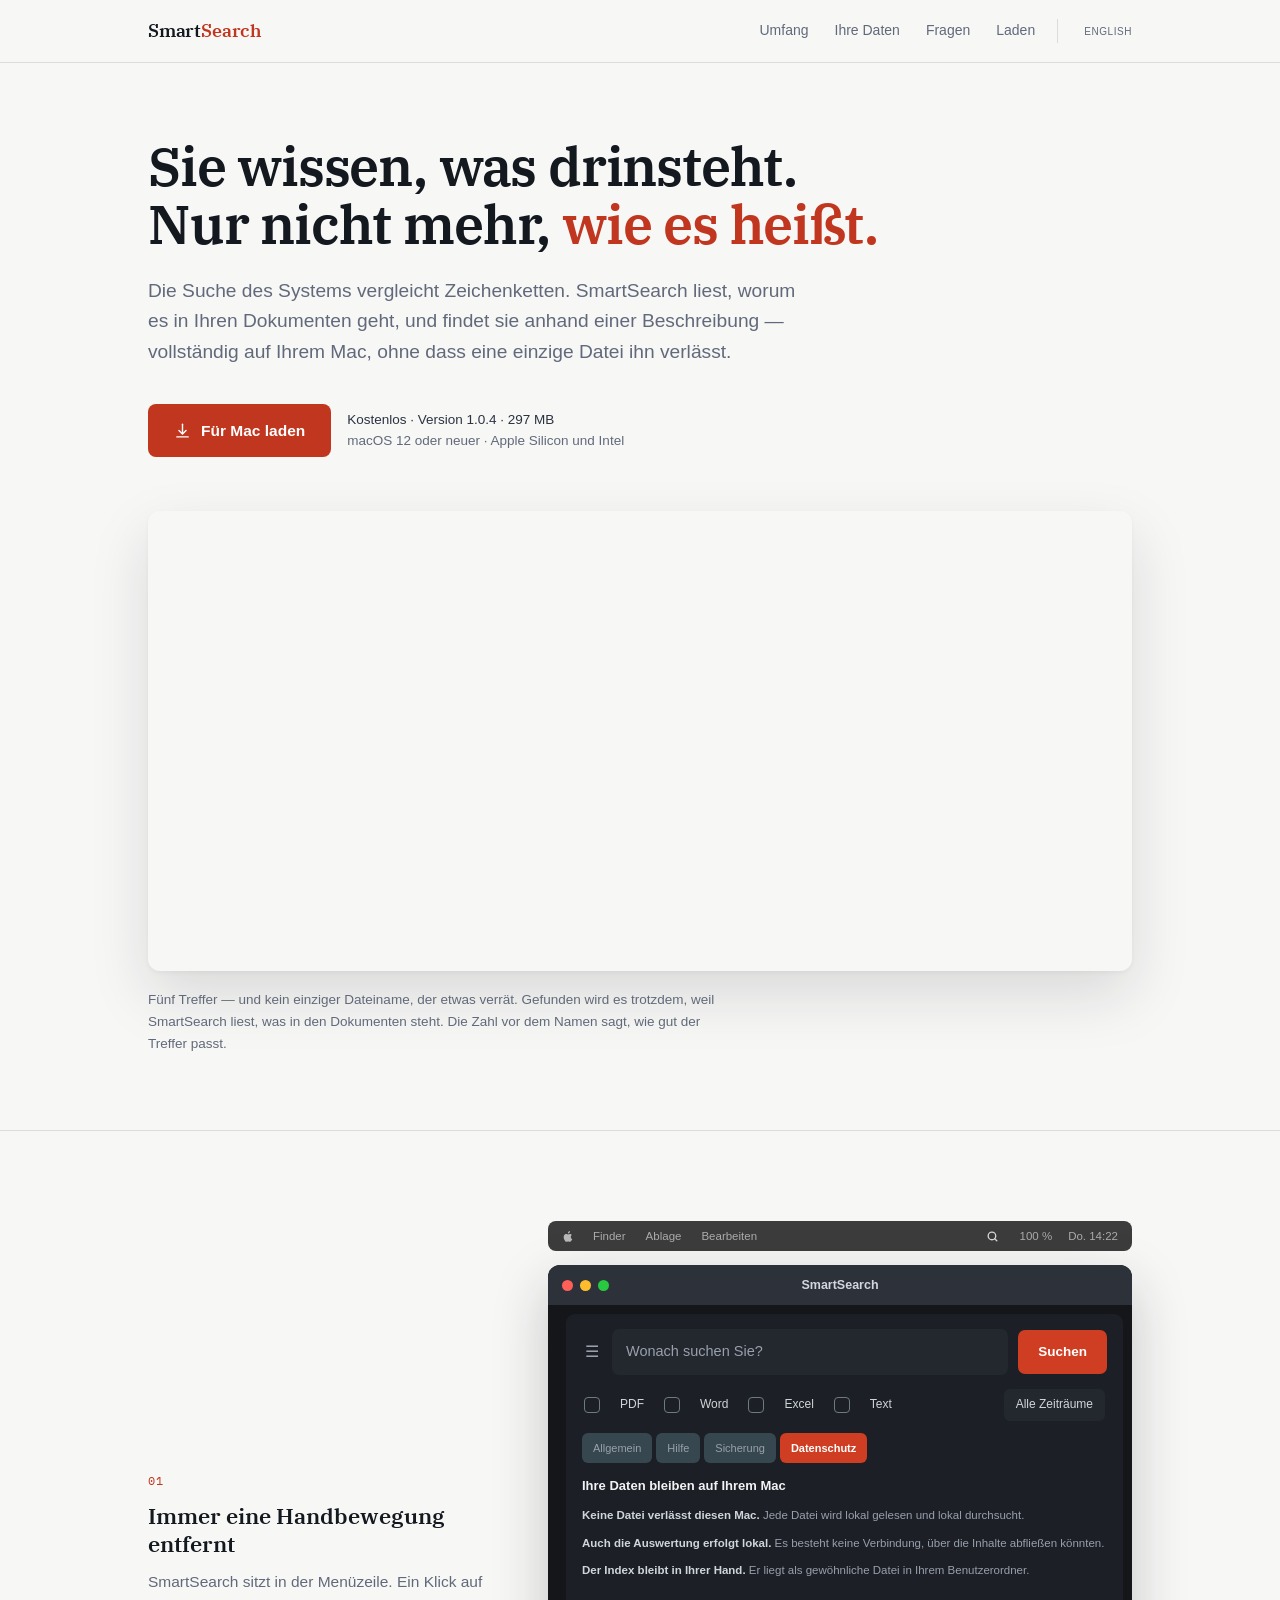
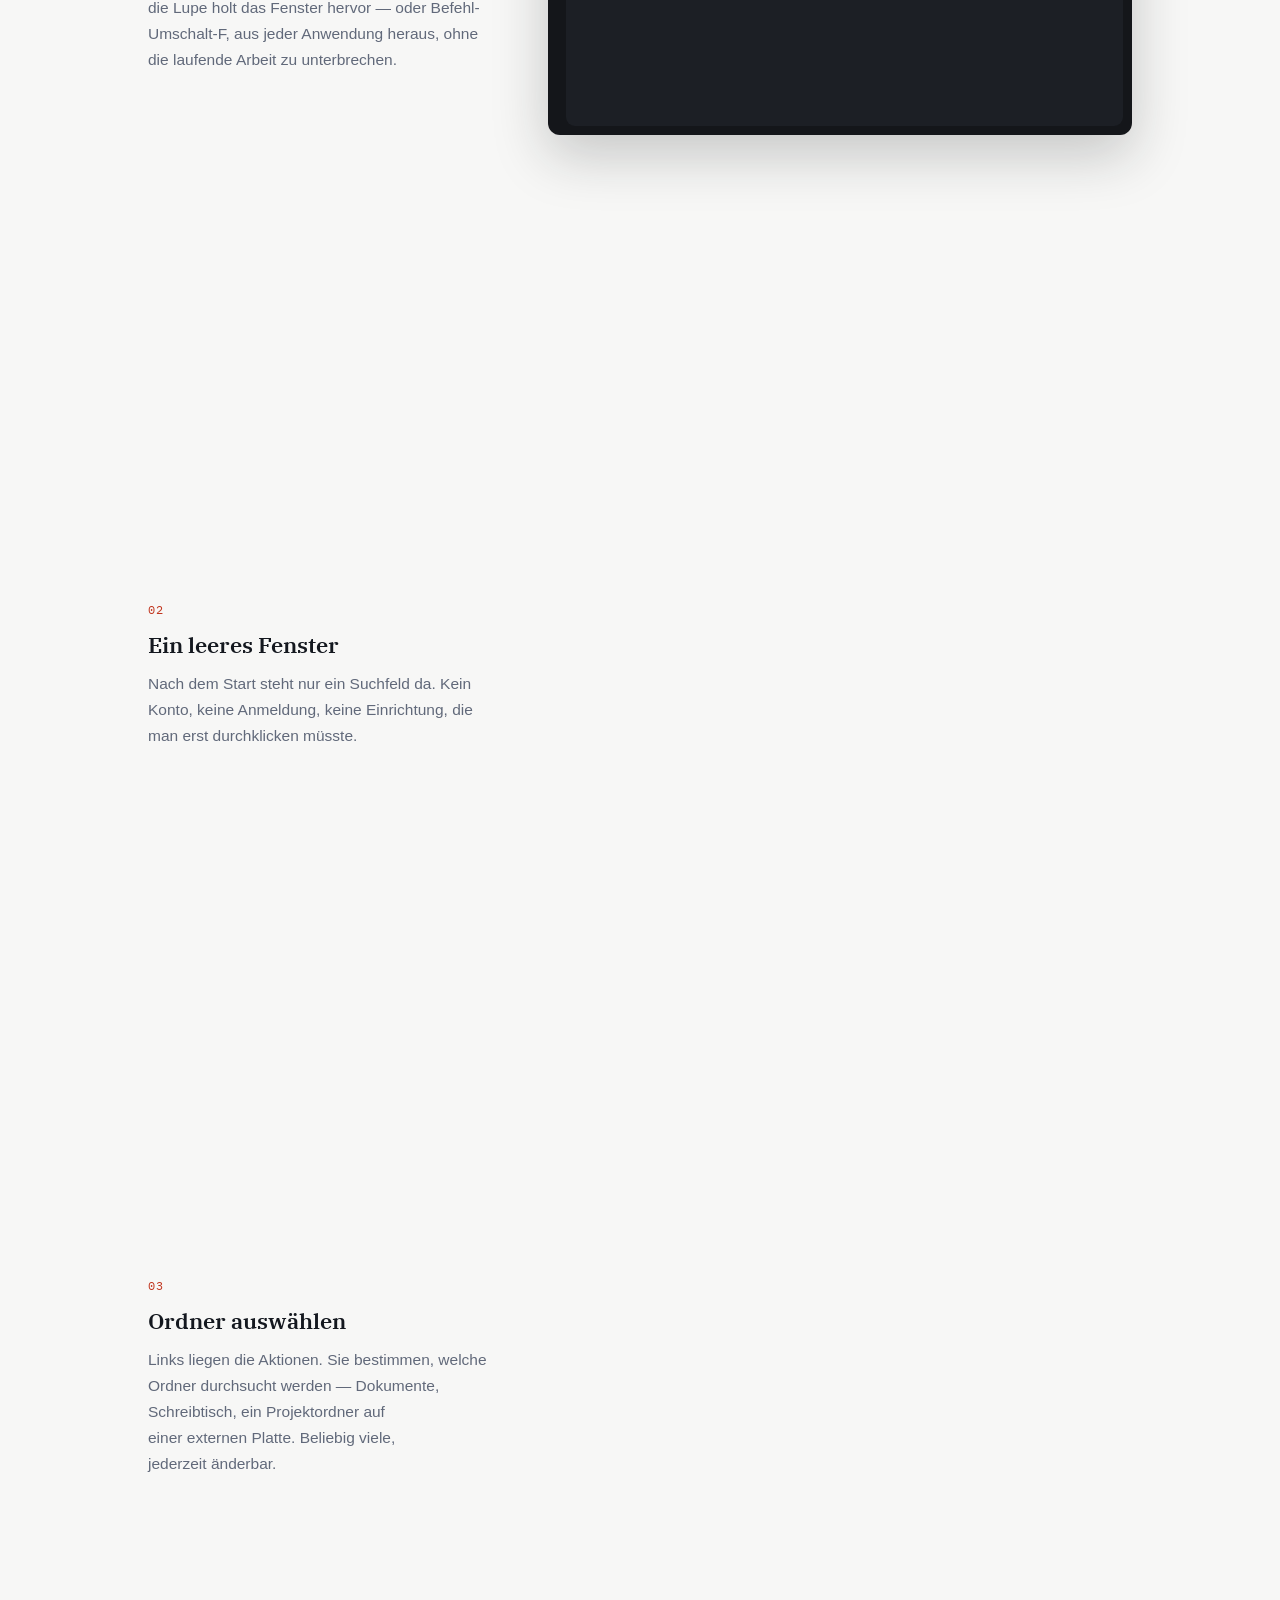
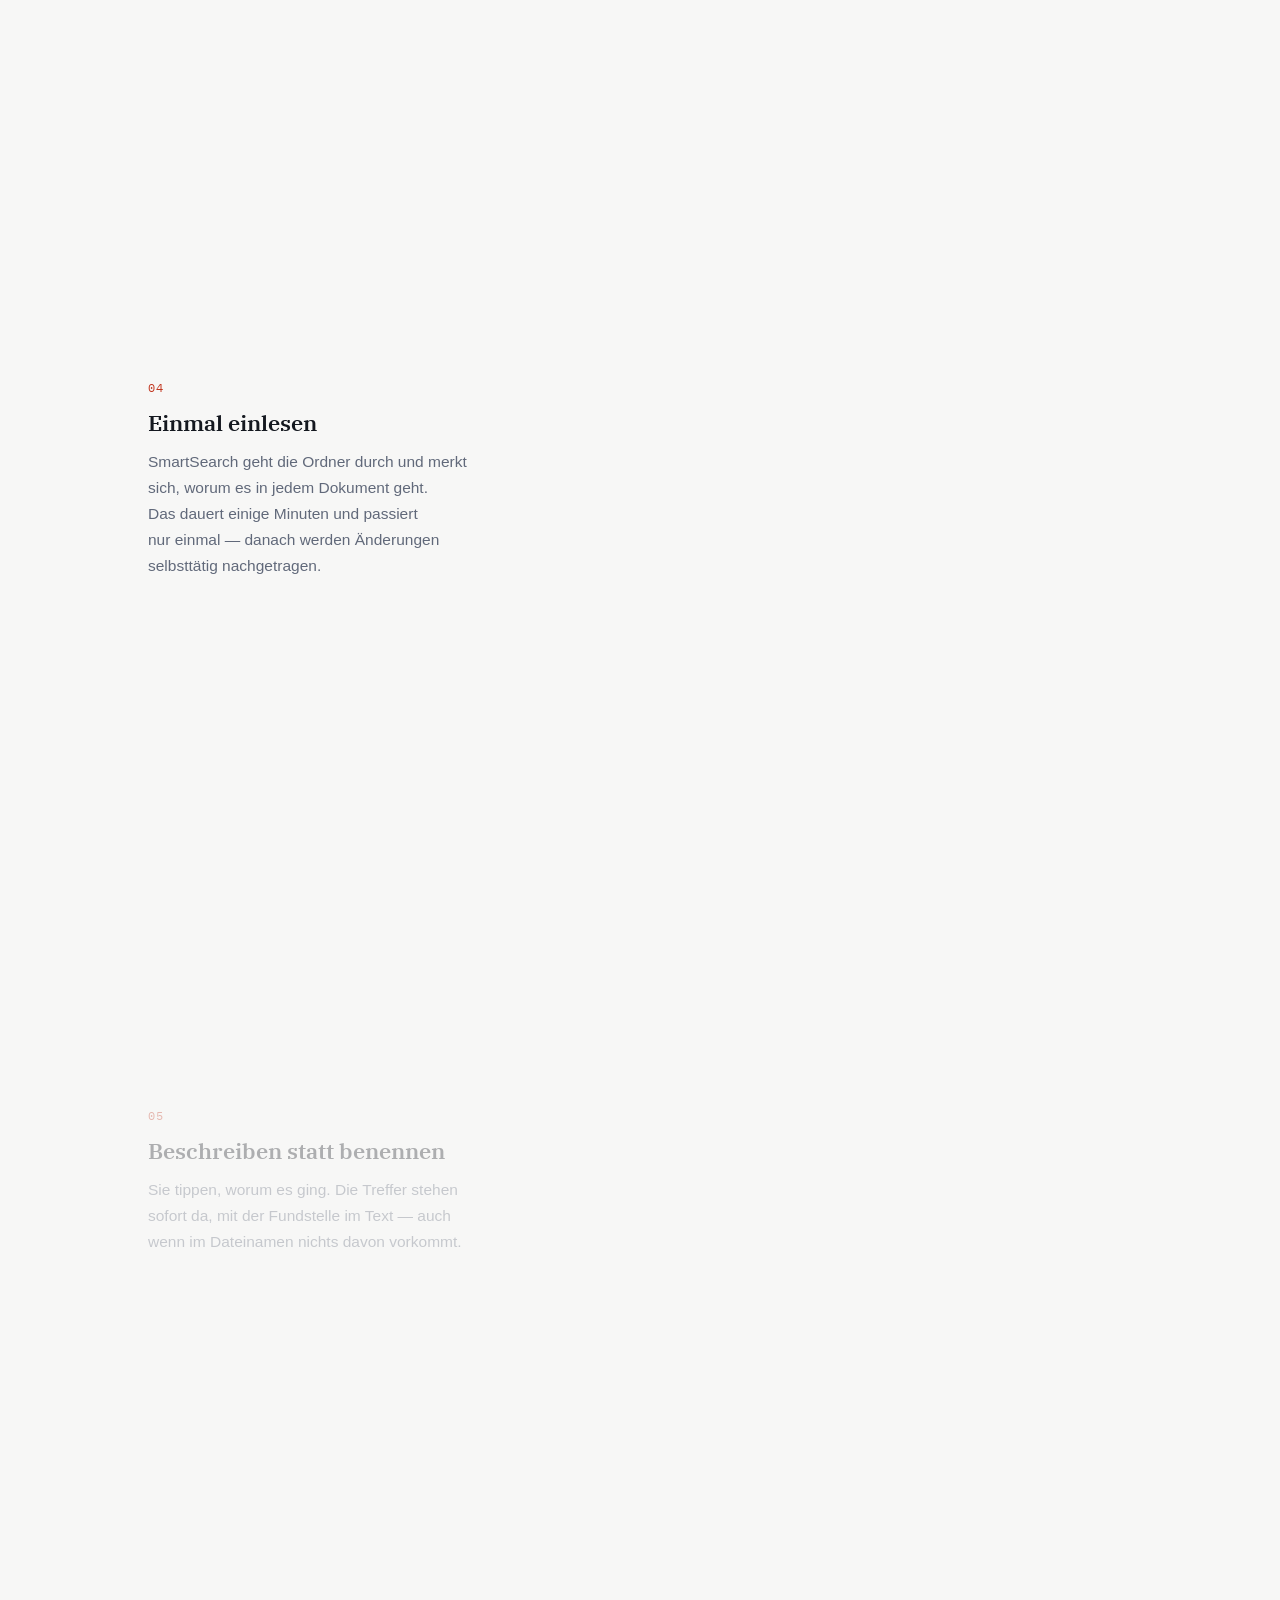
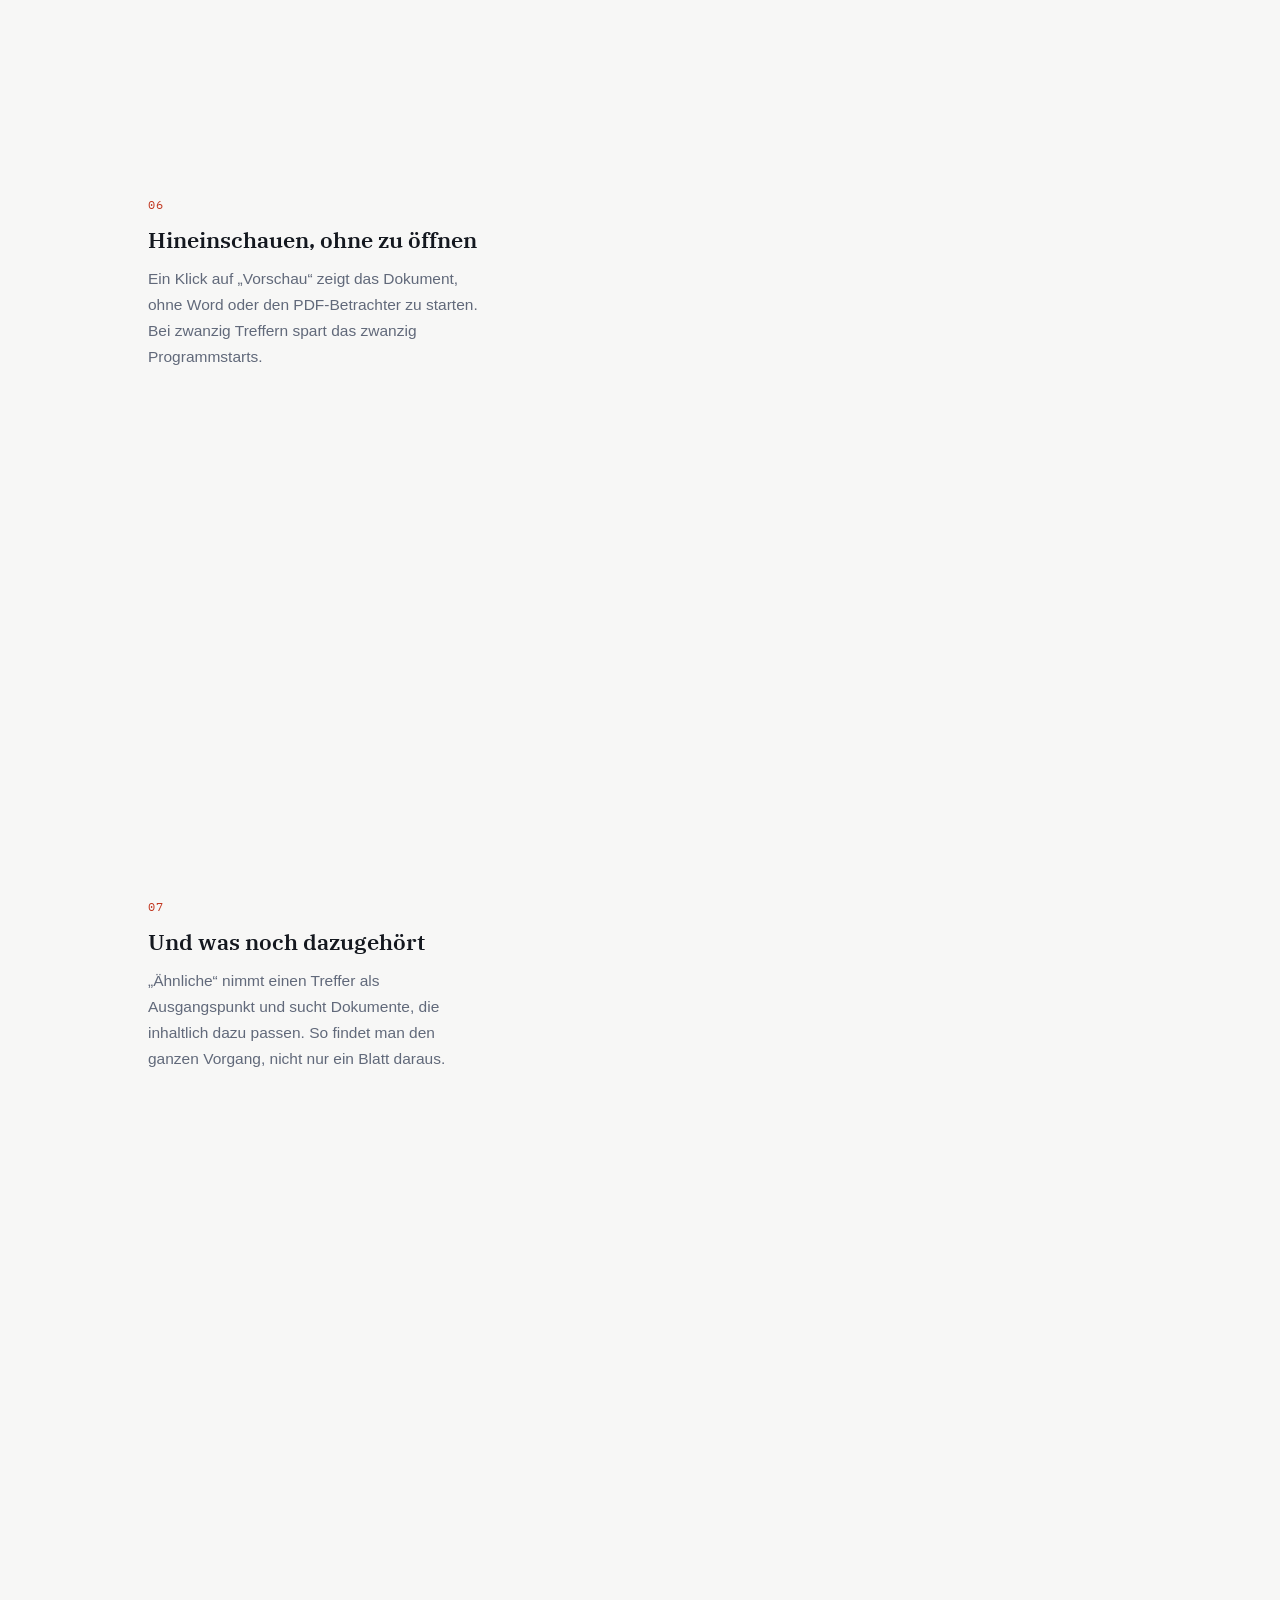
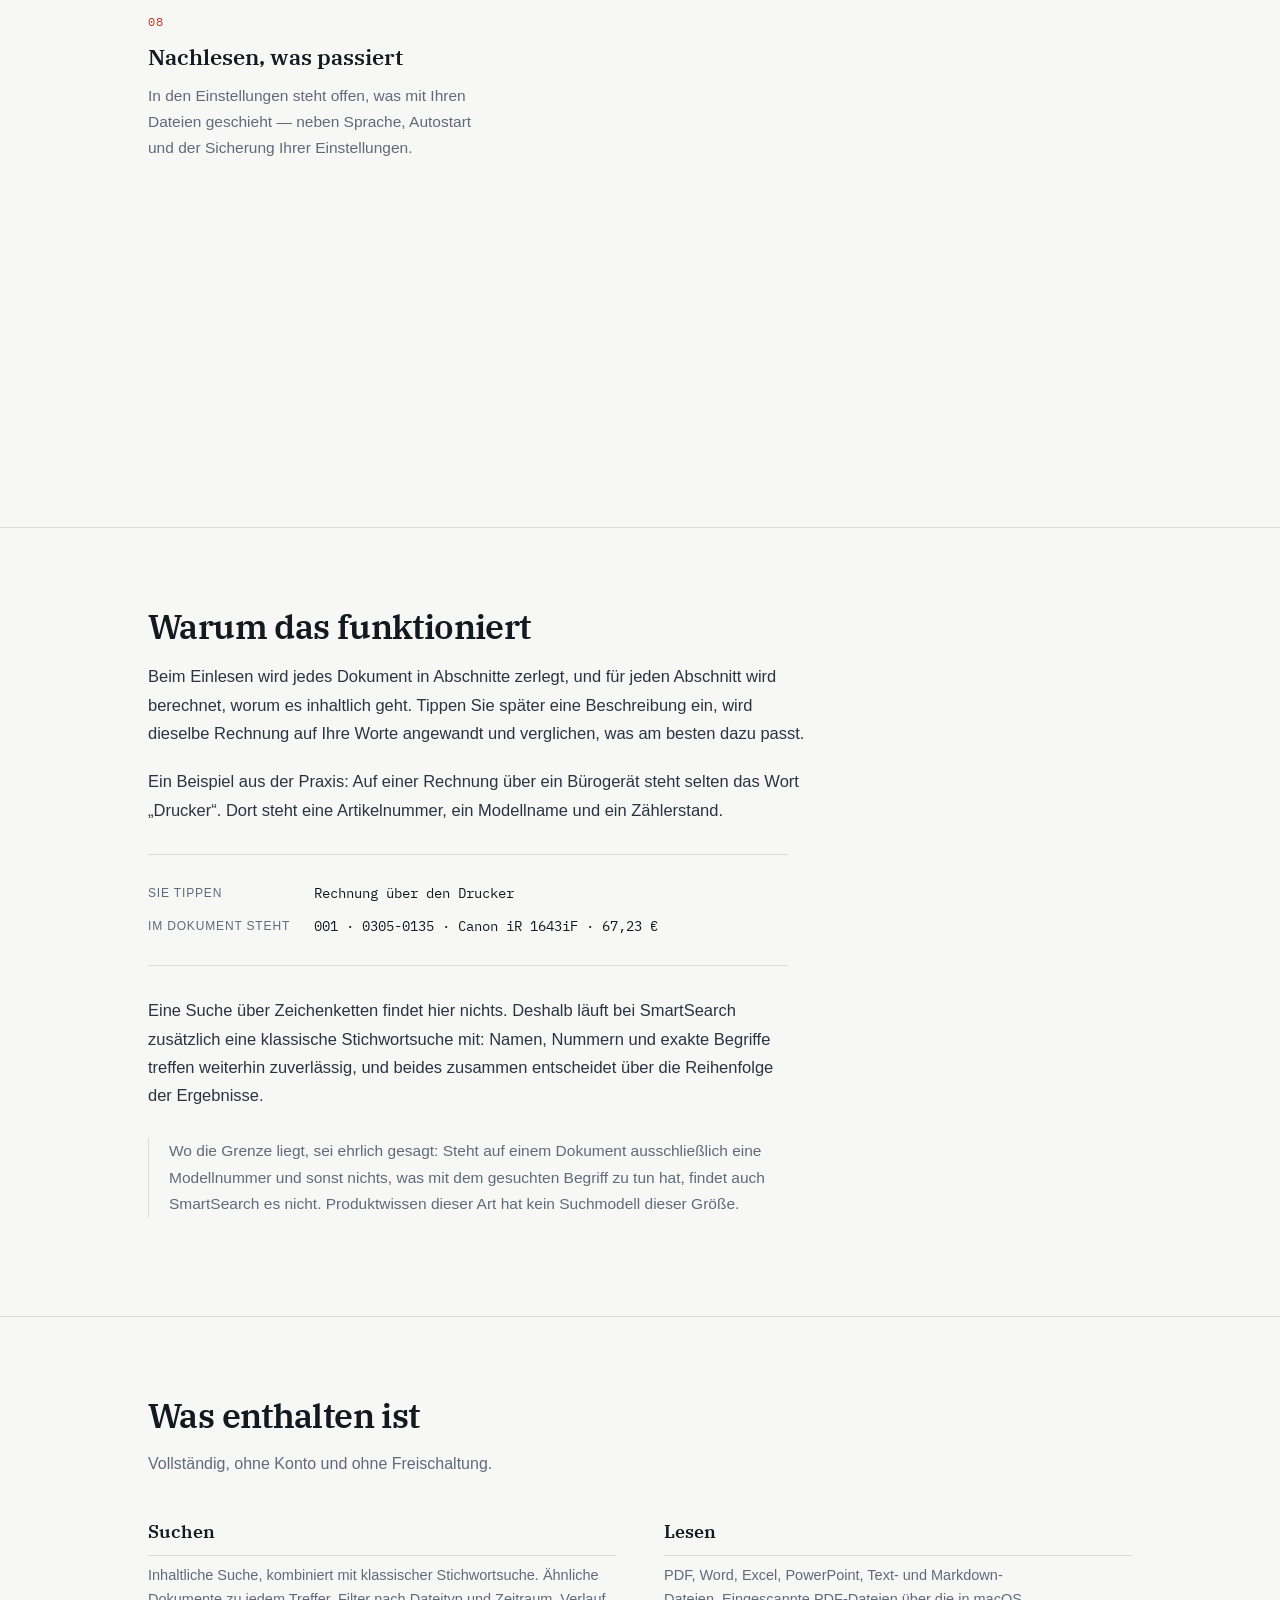
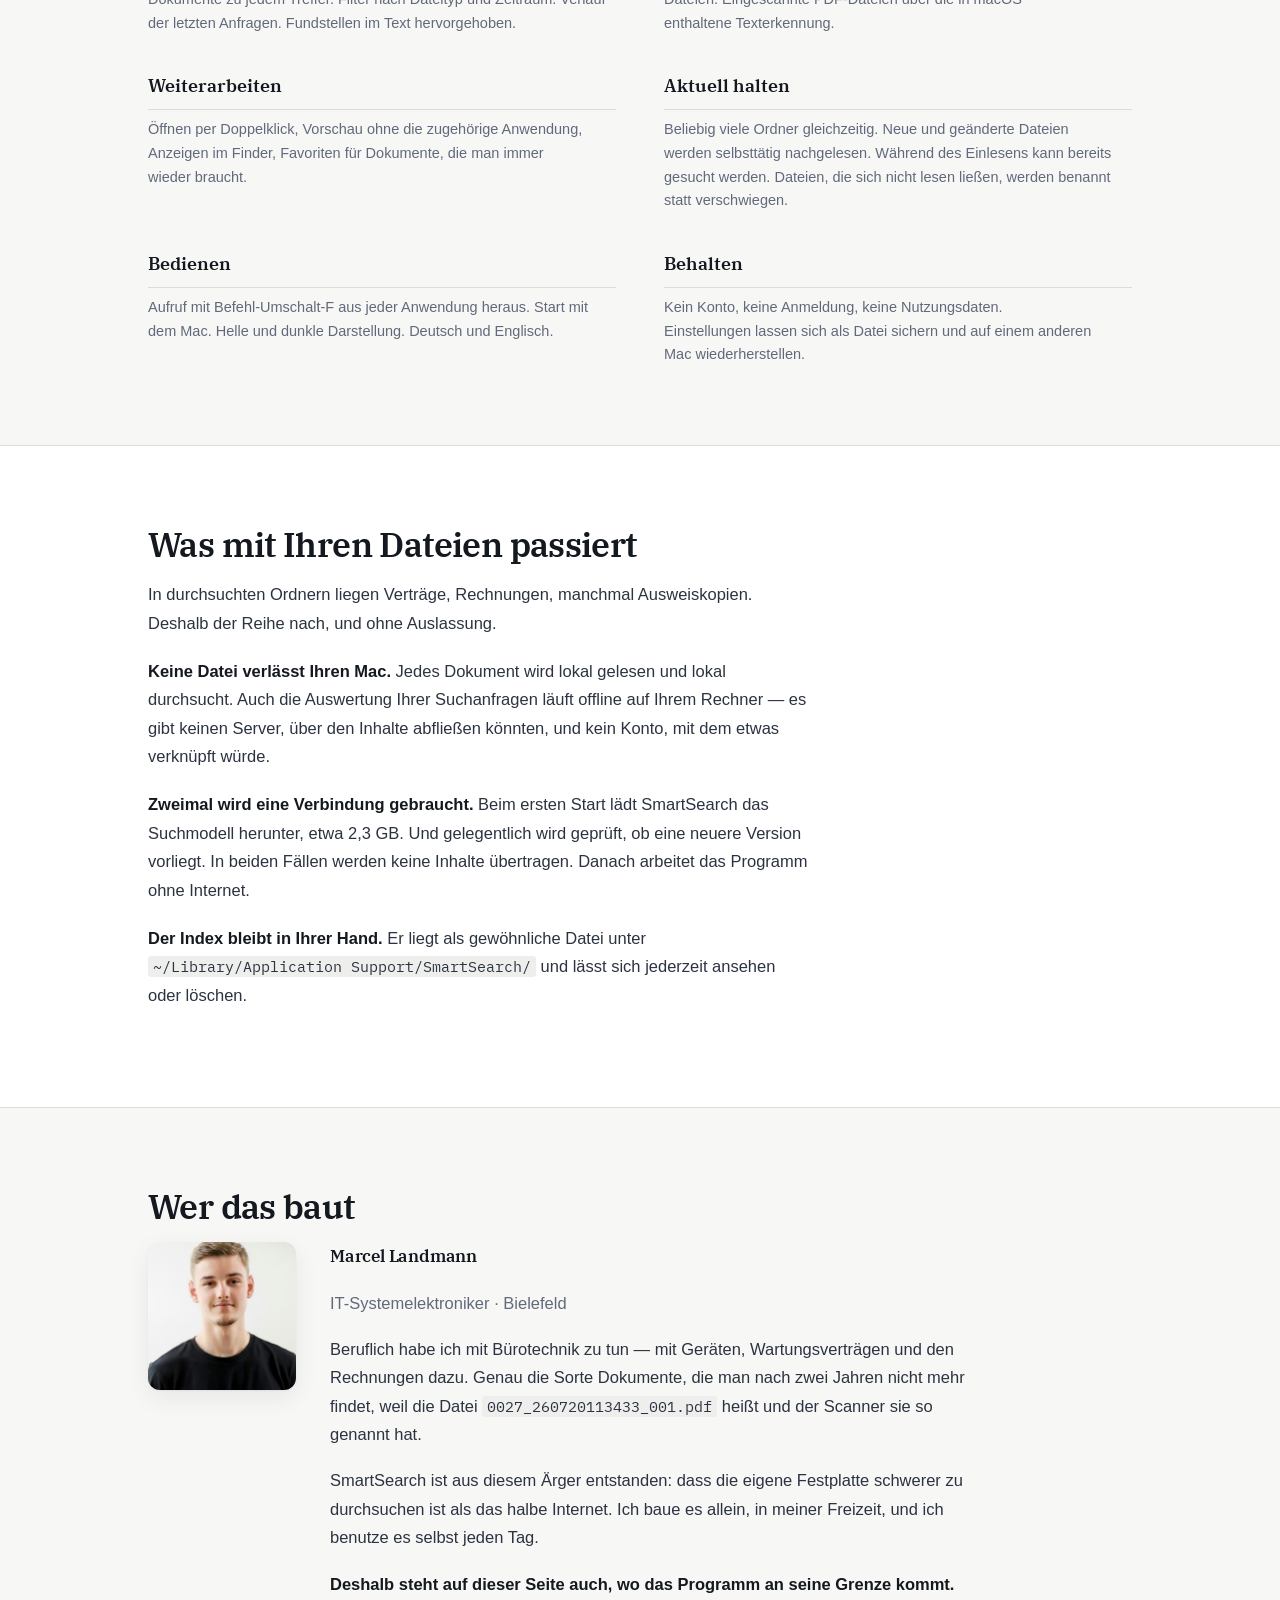
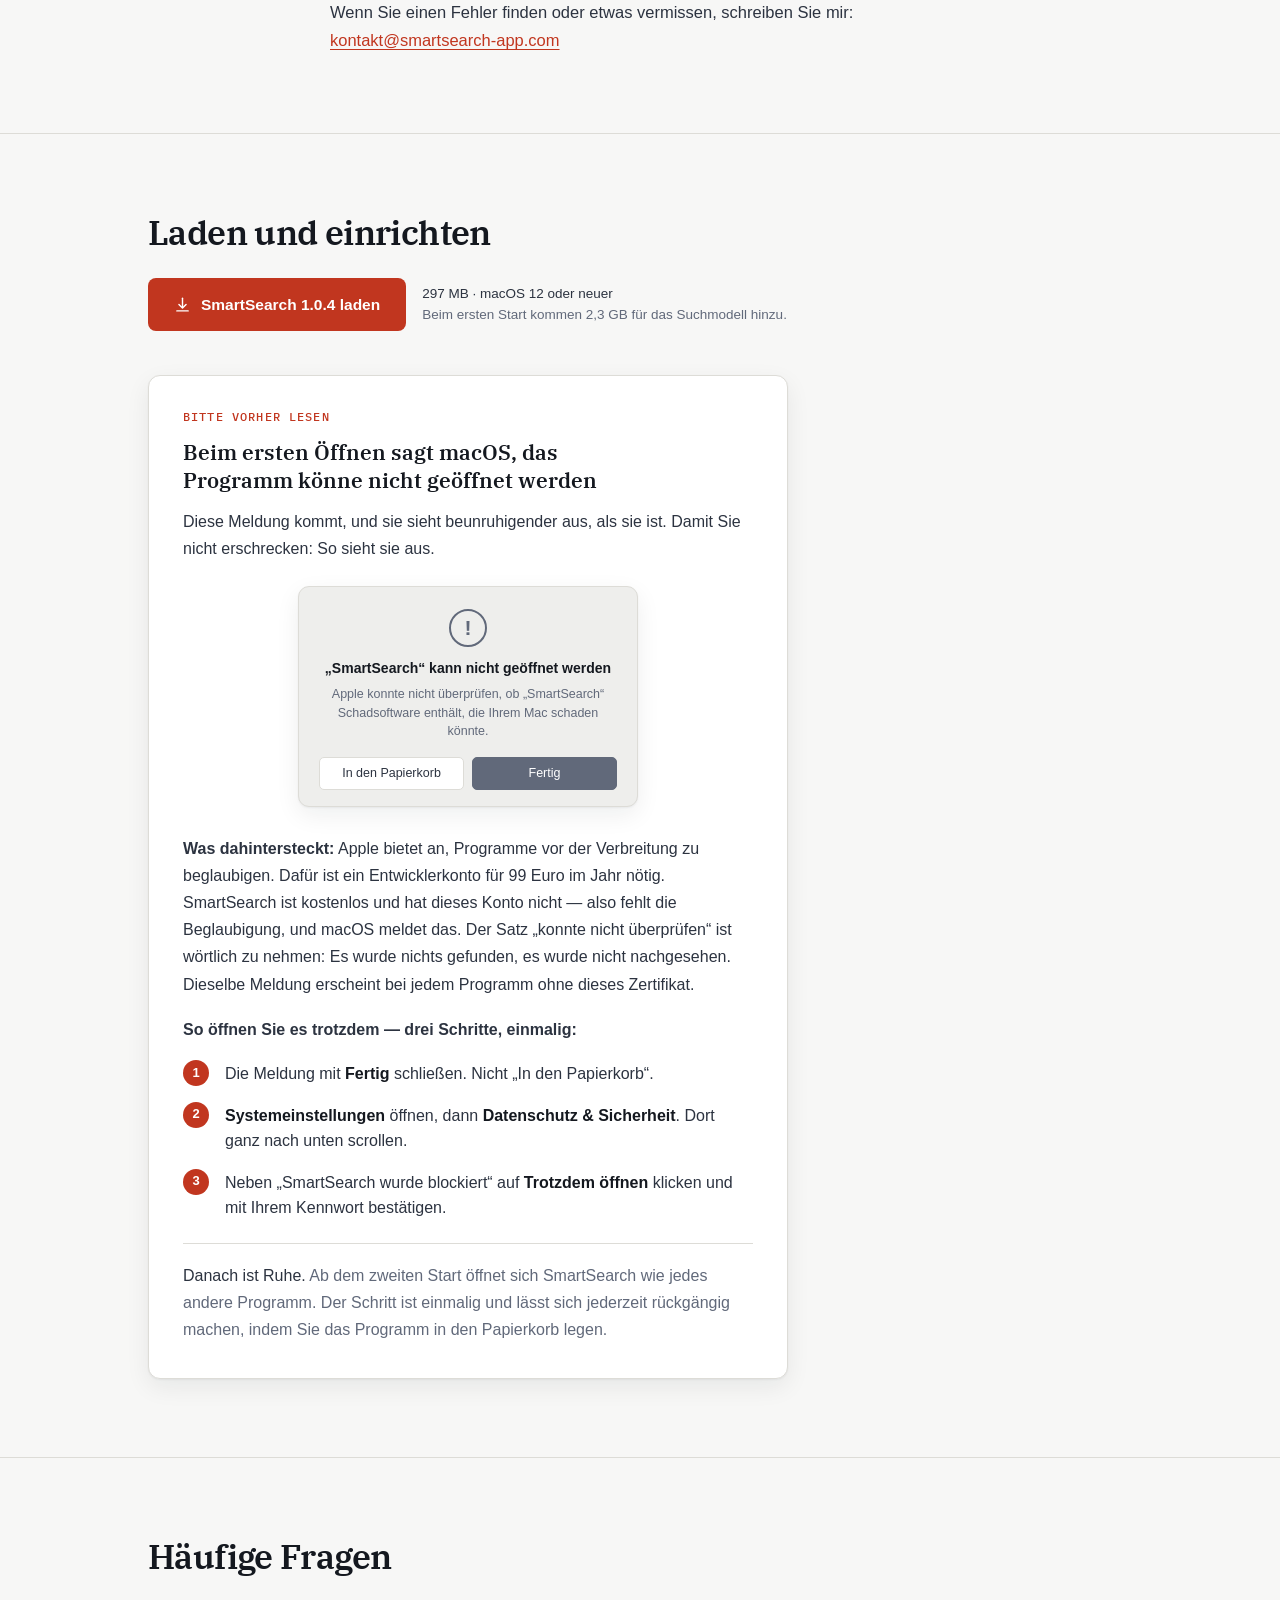
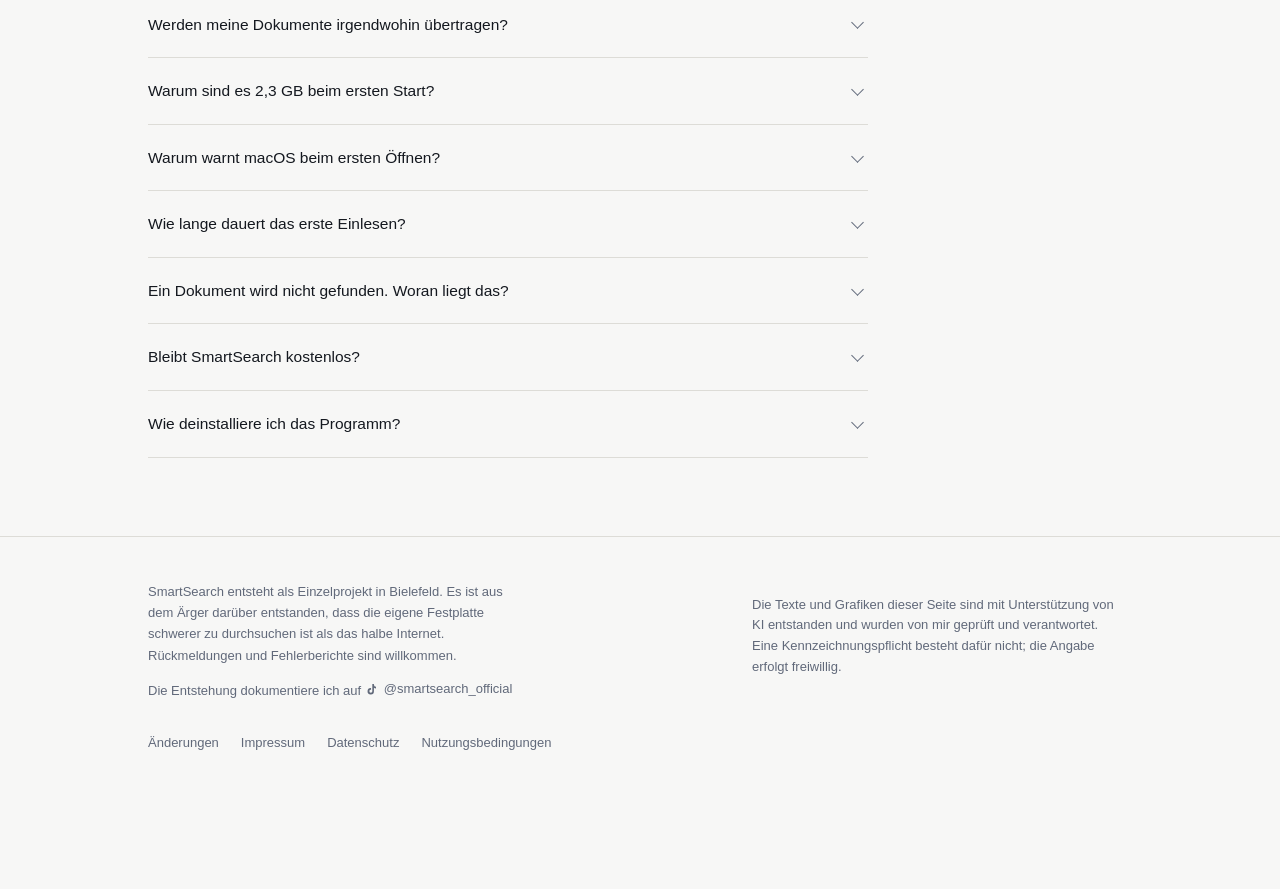
==== commit 0737f1d9: "Fassung 1.0.4: Indexformat abwaertsvertraeglich machen Fassung 1.0.3 schrieb Modellname und Formatst" ====
--- a/website/index.html
+++ b/website/index.html
@@ -42,7 +42,7 @@
   "name": "SmartSearch",
   "applicationCategory": "UtilitiesApplication",
   "operatingSystem": "macOS 12.0 oder neuer",
-  "softwareVersion": "1.0.3",
+  "softwareVersion": "1.0.4",
   "fileSize": "296MB",
   "inLanguage": ["de", "en"],
   "offers": { "@type": "Offer", "price": "0", "priceCurrency": "EUR" },
@@ -89,7 +89,7 @@
         Für Mac laden
       </a>
       <p class="dabei">
-        <b>Kostenlos · Version 1.0.3 · 297 MB</b><br>
+        <b>Kostenlos · Version 1.0.4 · 297 MB</b><br>
         macOS 12 oder neuer · Apple Silicon und Intel
       </p>
     </div>
@@ -548,7 +548,7 @@
              stroke-linecap="round" stroke-linejoin="round" aria-hidden="true" focusable="false">
           <path d="M12 3v13"></path><path d="M7 12l5 5 5-5"></path><path d="M4 21h16"></path>
         </svg>
-        SmartSearch 1.0.3 laden
+        SmartSearch 1.0.4 laden
       </a>
       <p class="dabei">
         <b>297 MB · macOS 12 oder neuer</b><br>
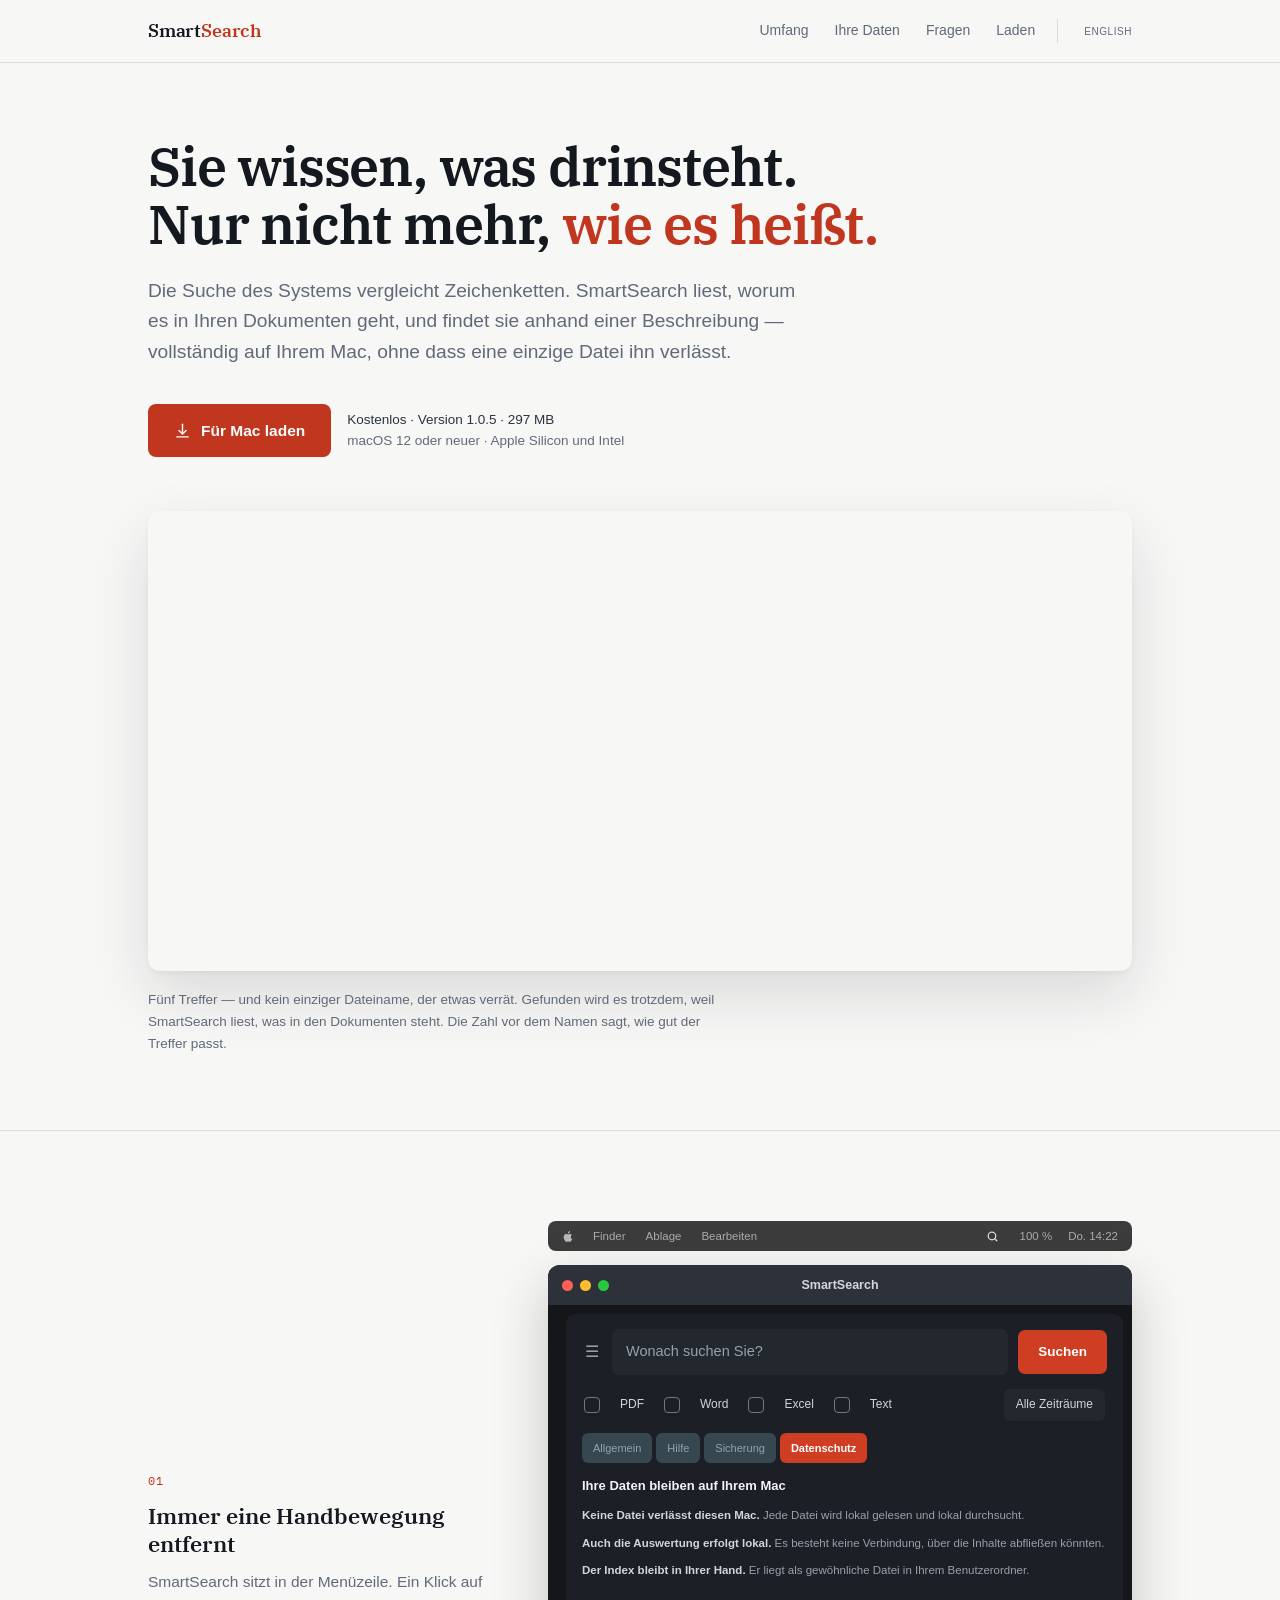
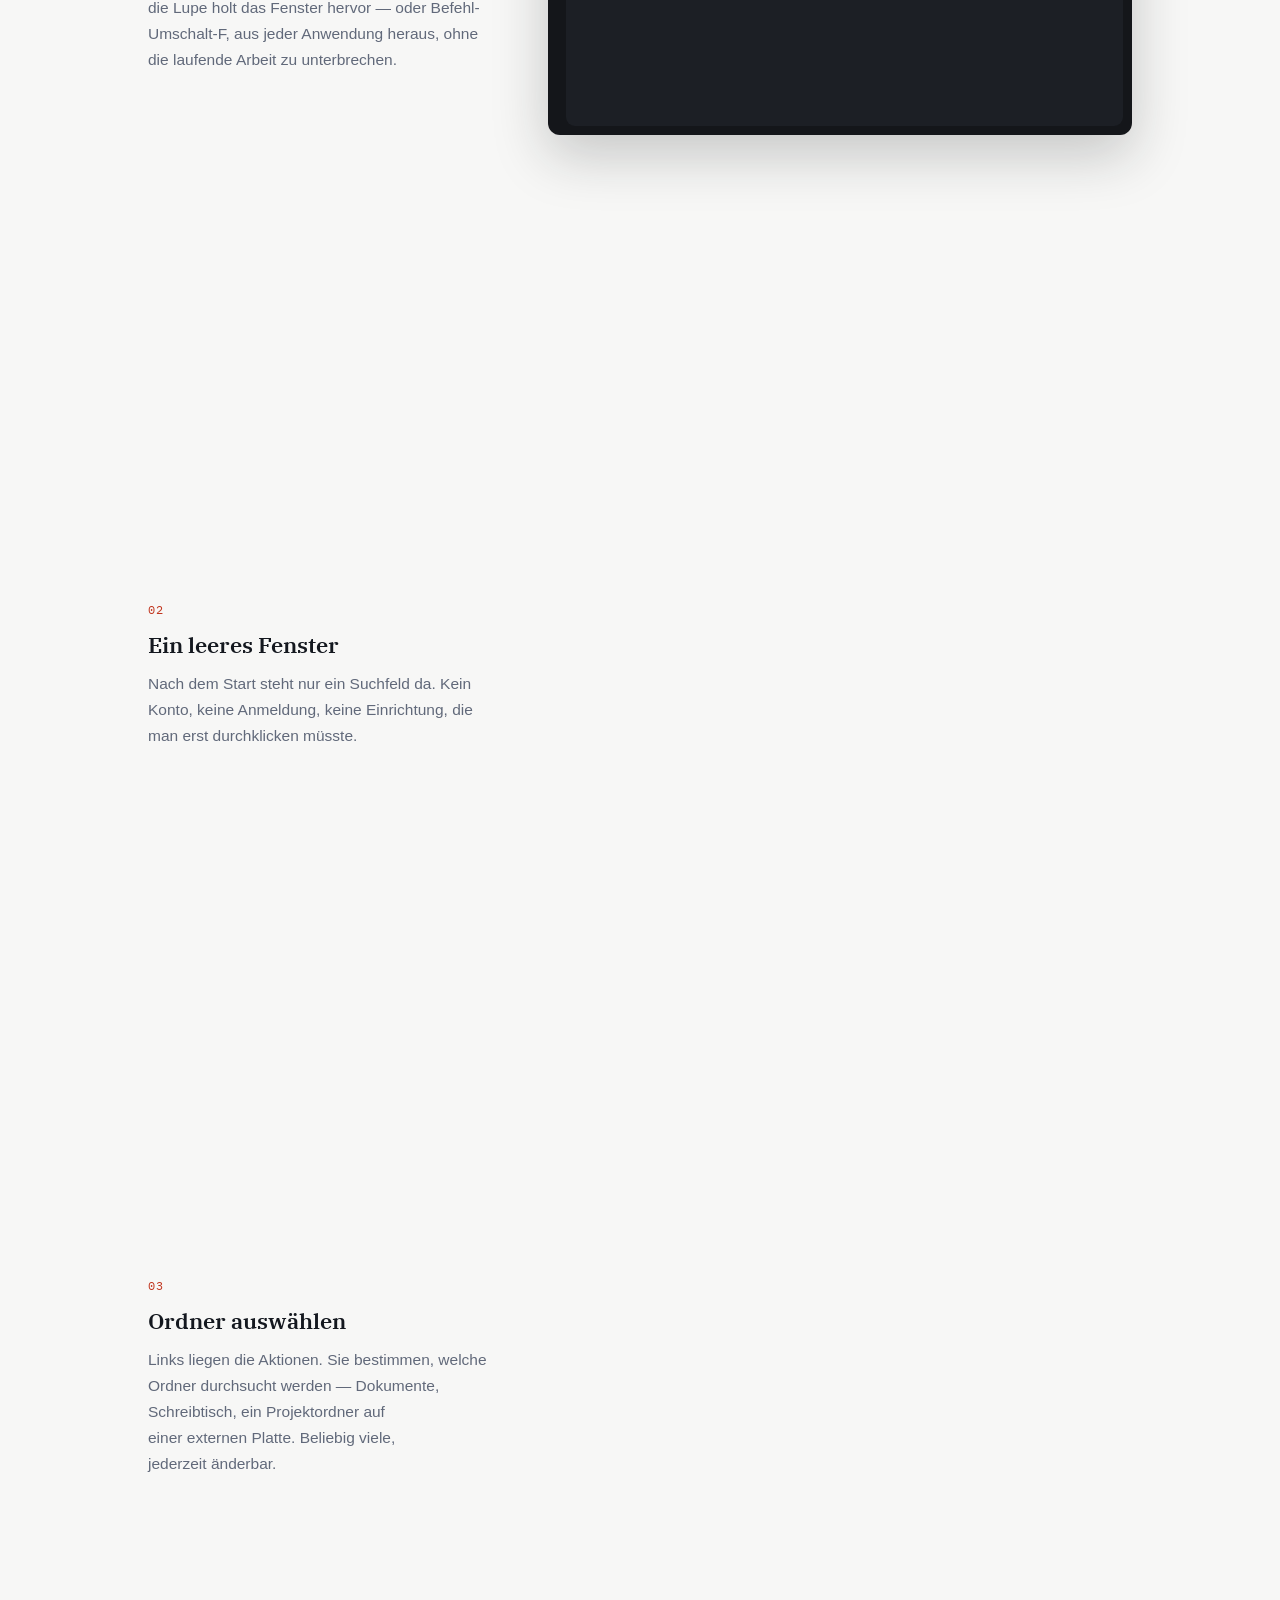
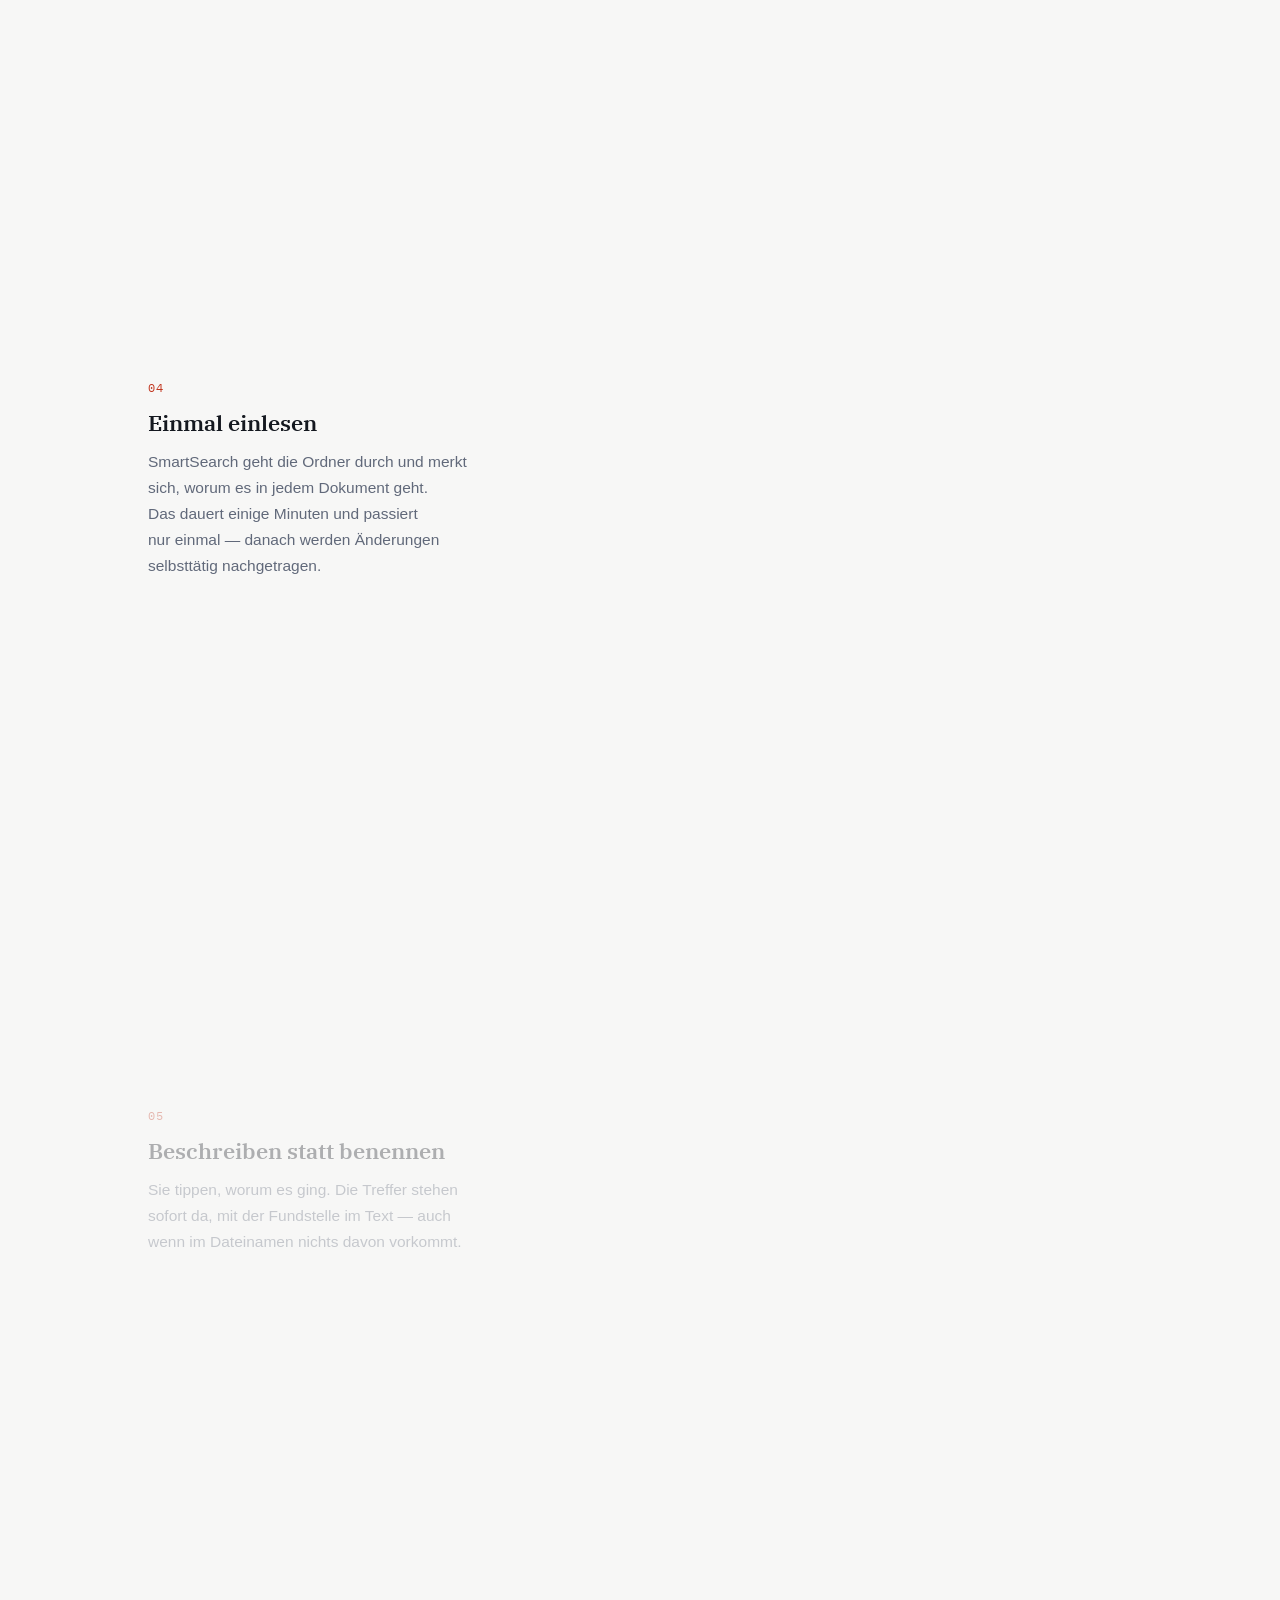
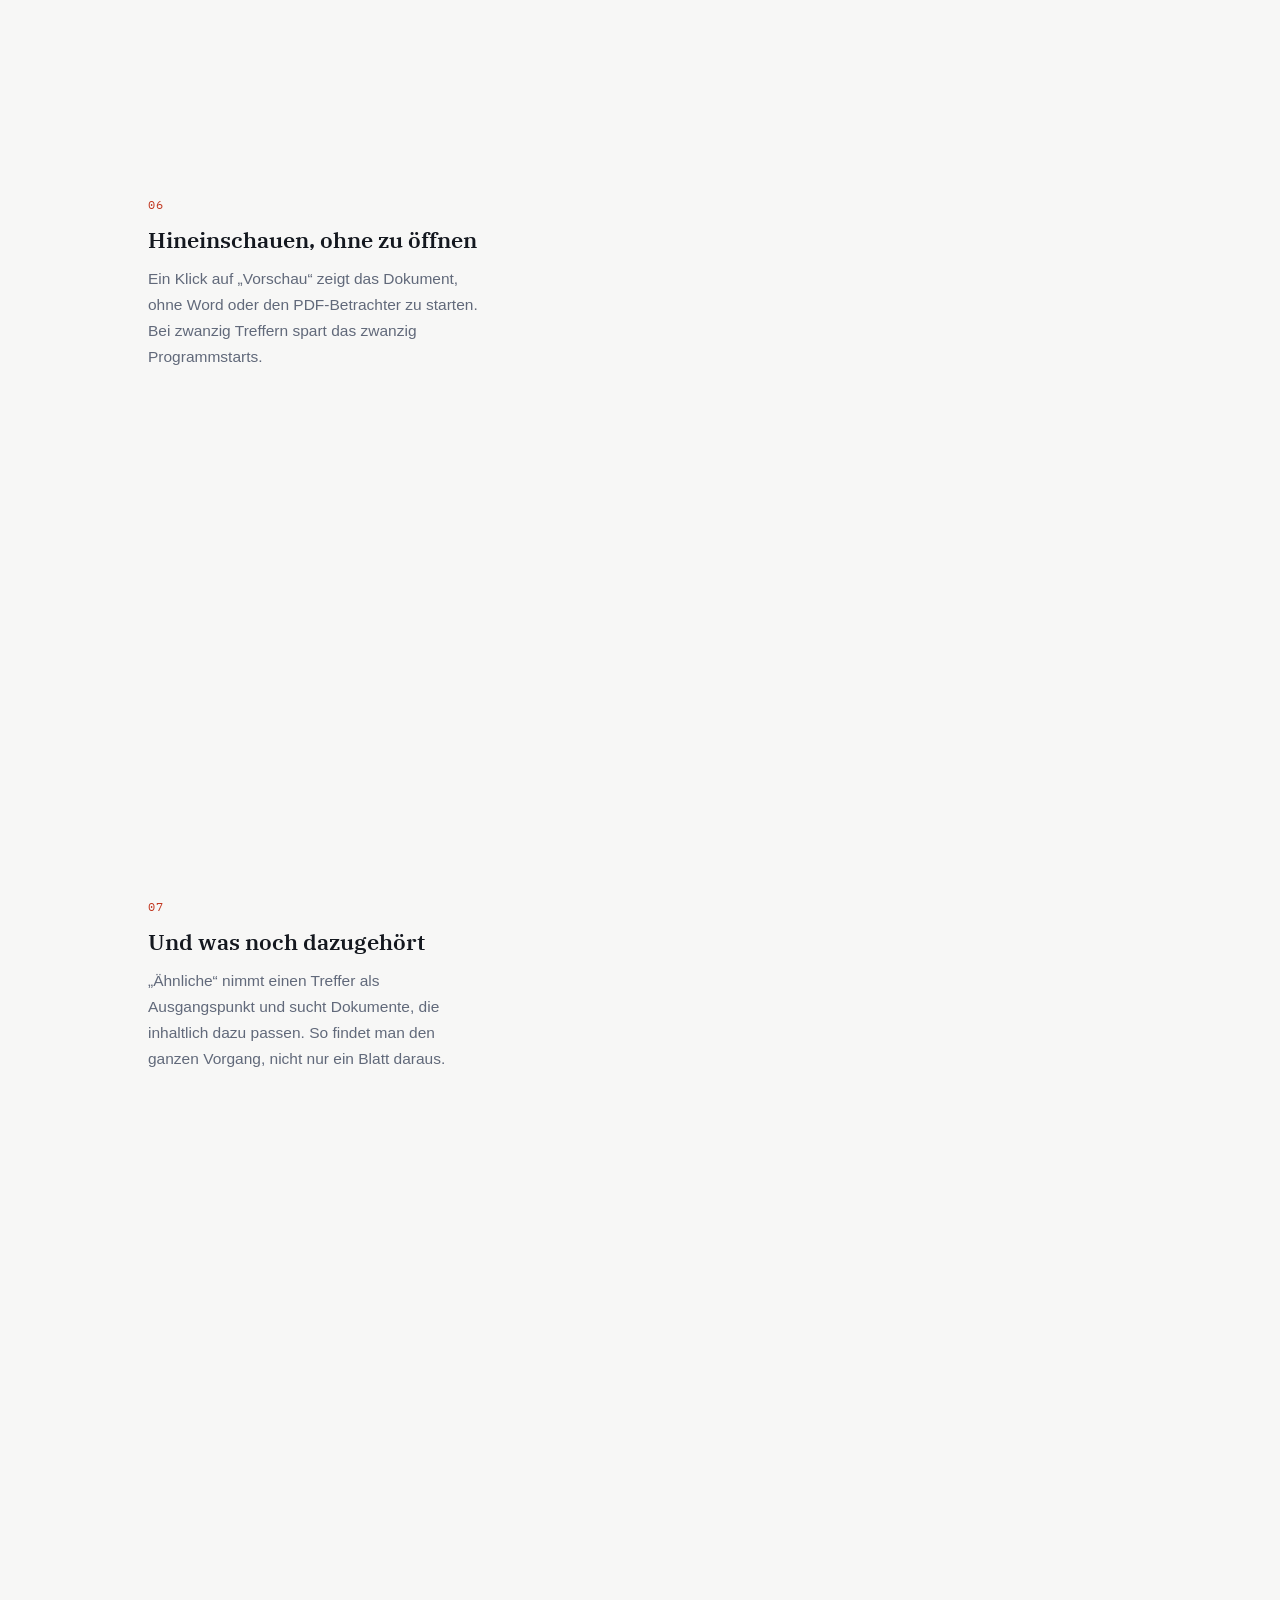
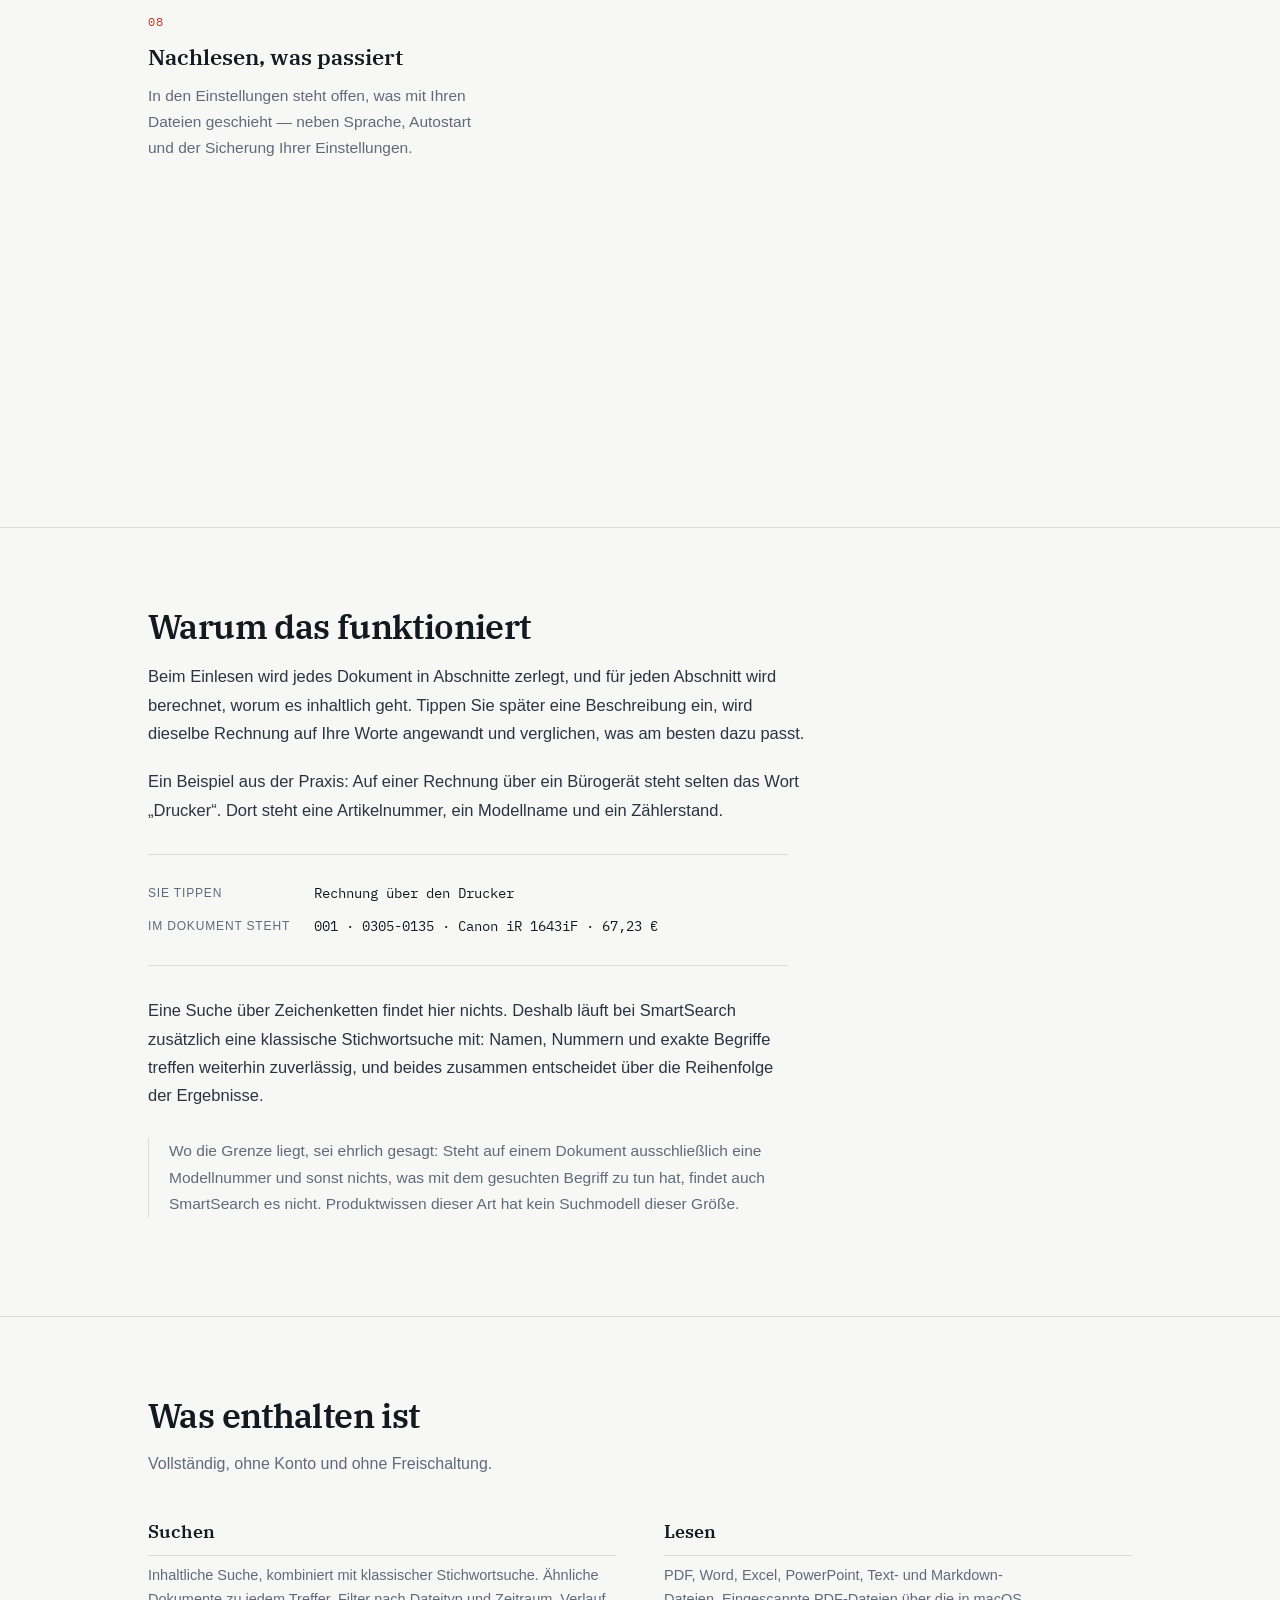
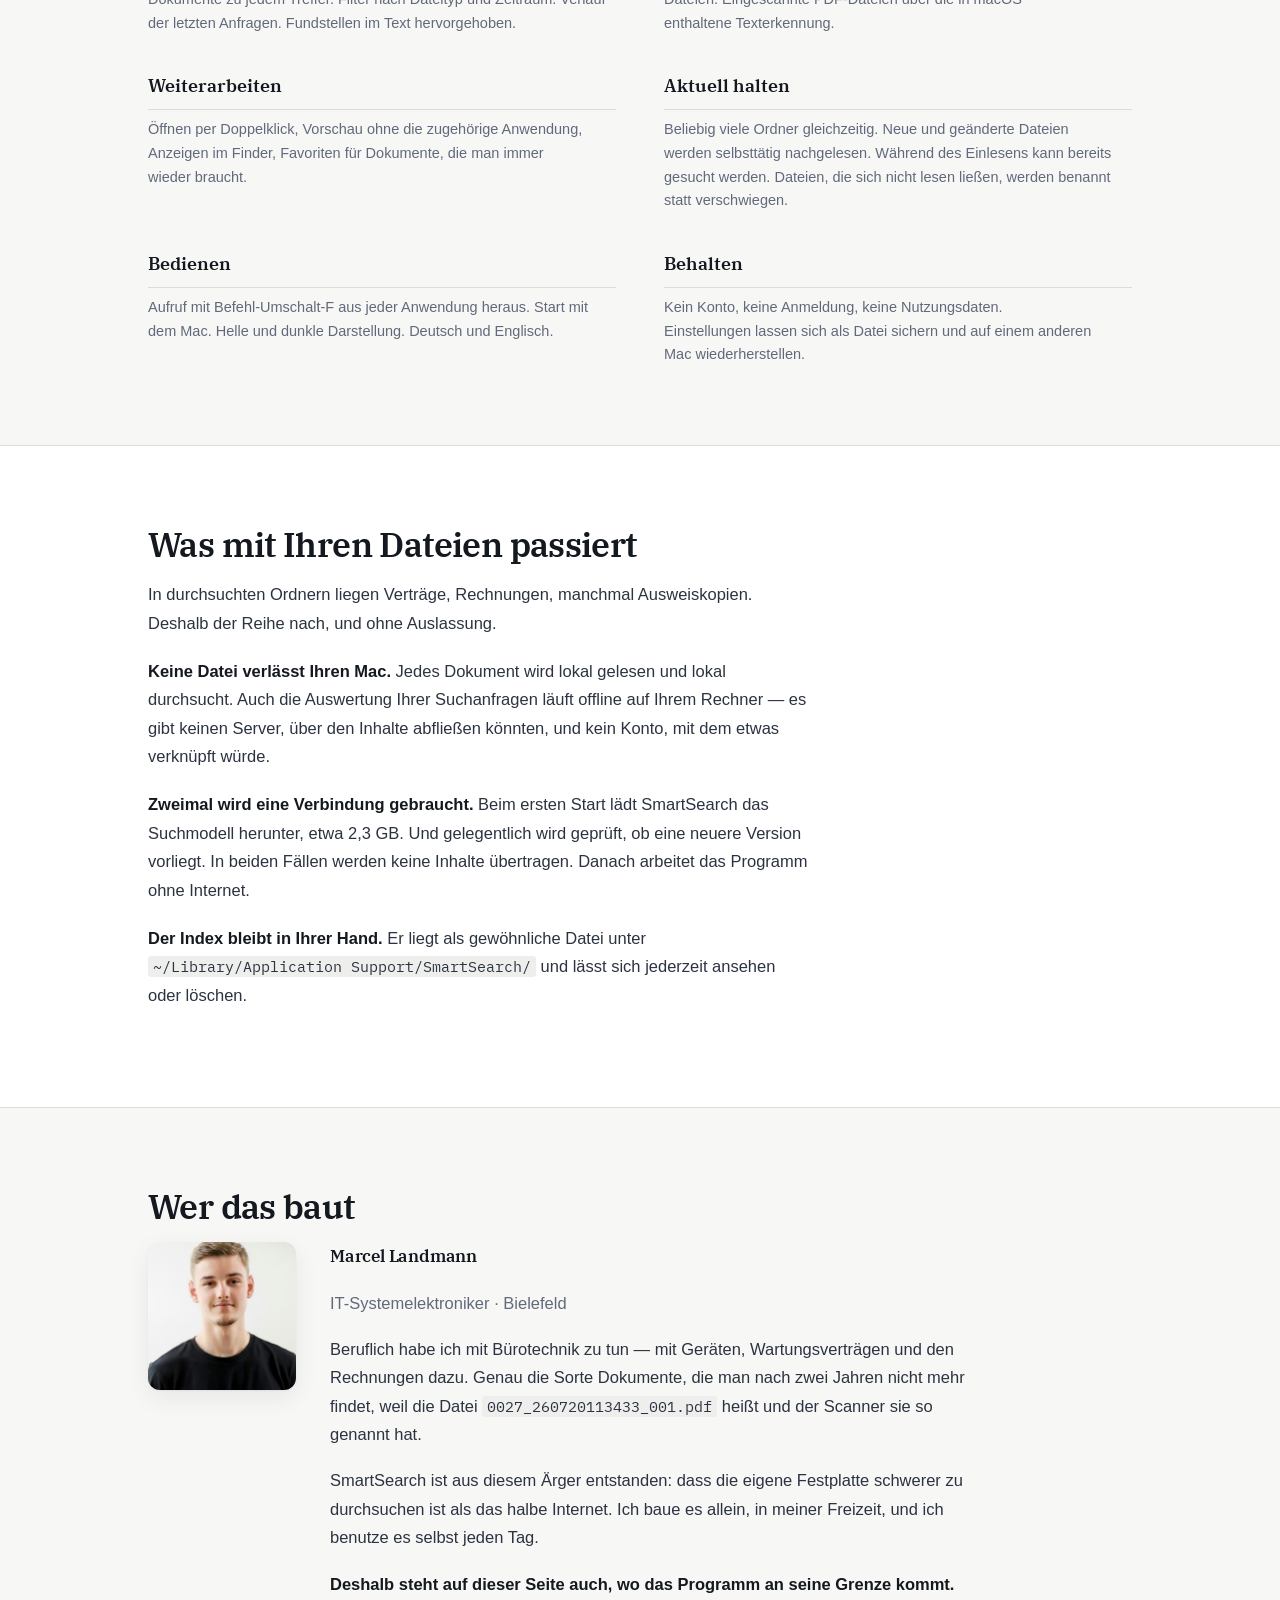
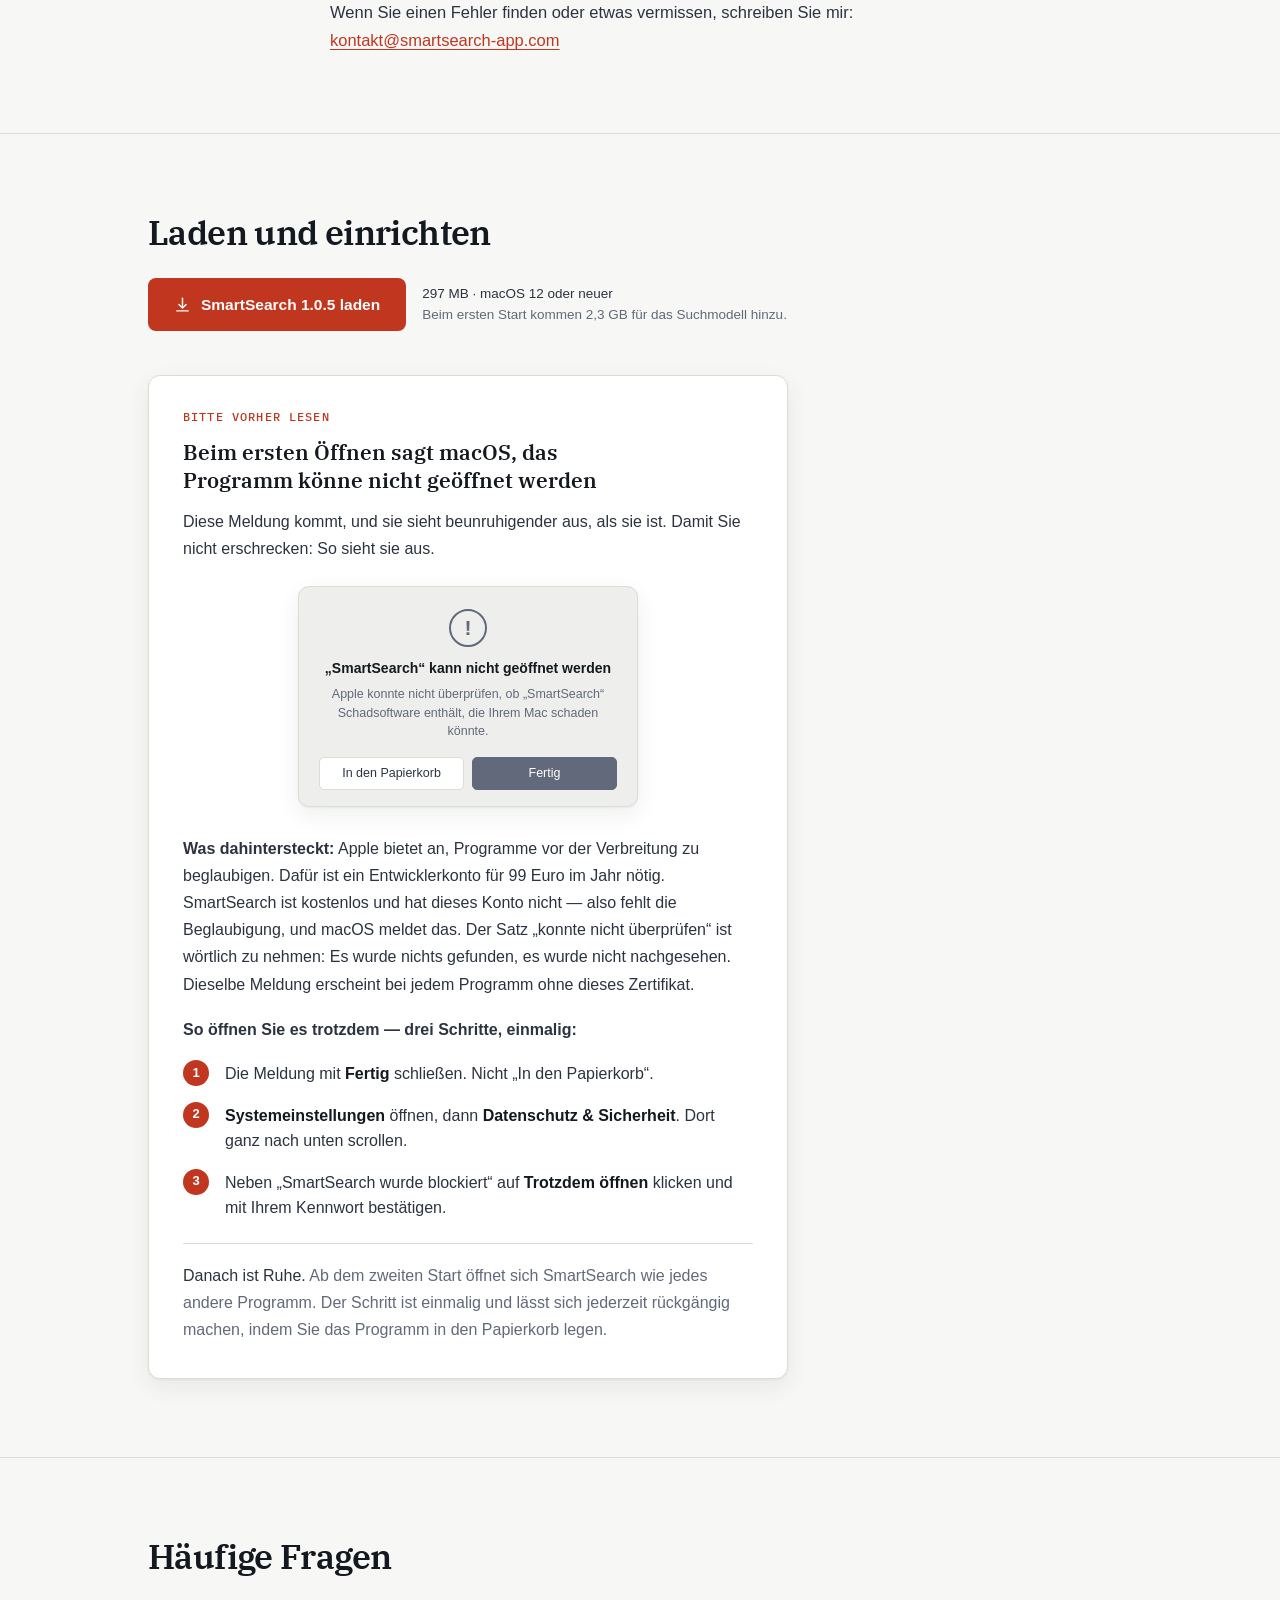
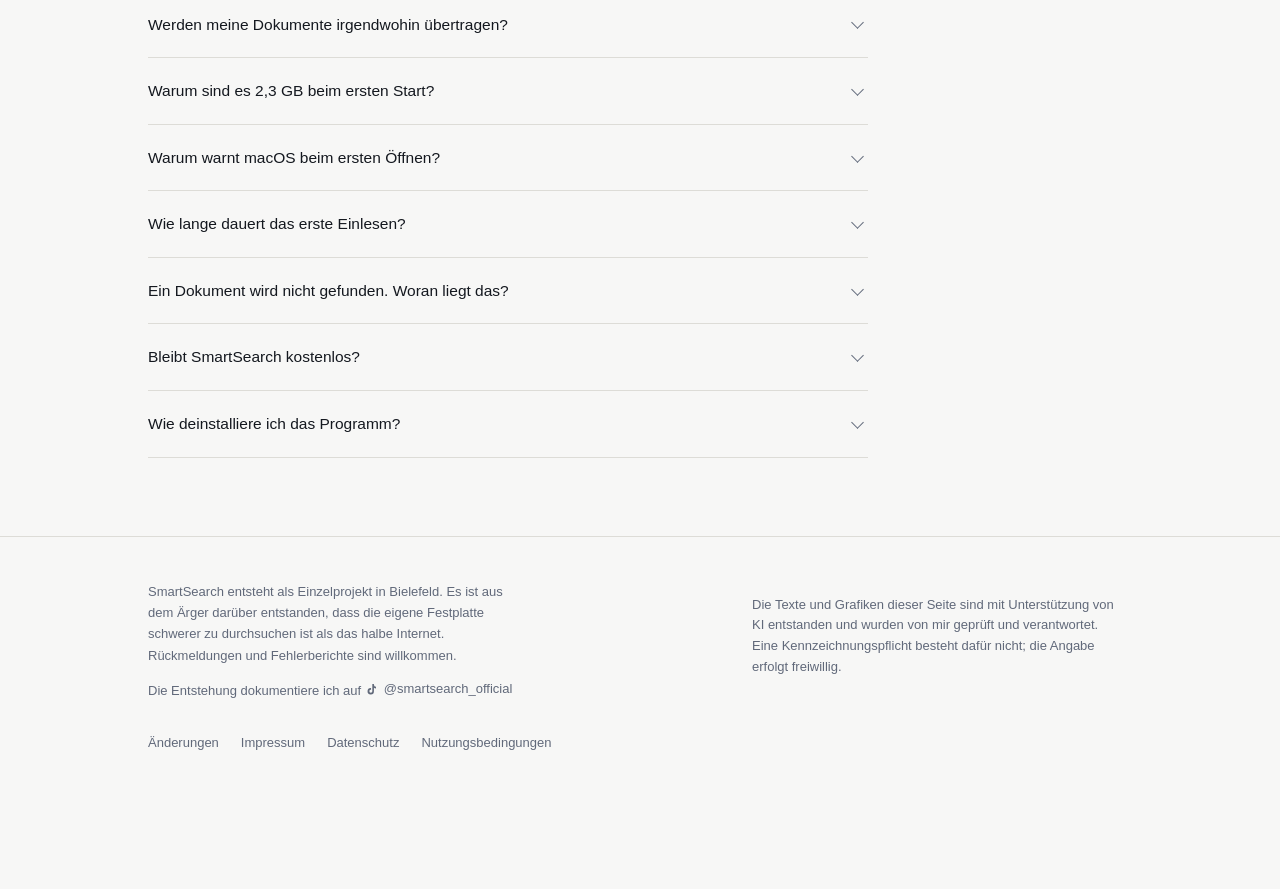
==== commit 23ee6eb0: "Fassung 1.0.5: Downloadknopf ueber die eigene Adresse Der Knopf im Update-Fenster fuehrte bisher zur" ====
--- a/website/index.html
+++ b/website/index.html
@@ -42,7 +42,7 @@
   "name": "SmartSearch",
   "applicationCategory": "UtilitiesApplication",
   "operatingSystem": "macOS 12.0 oder neuer",
-  "softwareVersion": "1.0.4",
+  "softwareVersion": "1.0.5",
   "fileSize": "296MB",
   "inLanguage": ["de", "en"],
   "offers": { "@type": "Offer", "price": "0", "priceCurrency": "EUR" },
@@ -89,7 +89,7 @@
         Für Mac laden
       </a>
       <p class="dabei">
-        <b>Kostenlos · Version 1.0.4 · 297 MB</b><br>
+        <b>Kostenlos · Version 1.0.5 · 297 MB</b><br>
         macOS 12 oder neuer · Apple Silicon und Intel
       </p>
     </div>
@@ -548,7 +548,7 @@
              stroke-linecap="round" stroke-linejoin="round" aria-hidden="true" focusable="false">
           <path d="M12 3v13"></path><path d="M7 12l5 5 5-5"></path><path d="M4 21h16"></path>
         </svg>
-        SmartSearch 1.0.4 laden
+        SmartSearch 1.0.5 laden
       </a>
       <p class="dabei">
         <b>297 MB · macOS 12 oder neuer</b><br>
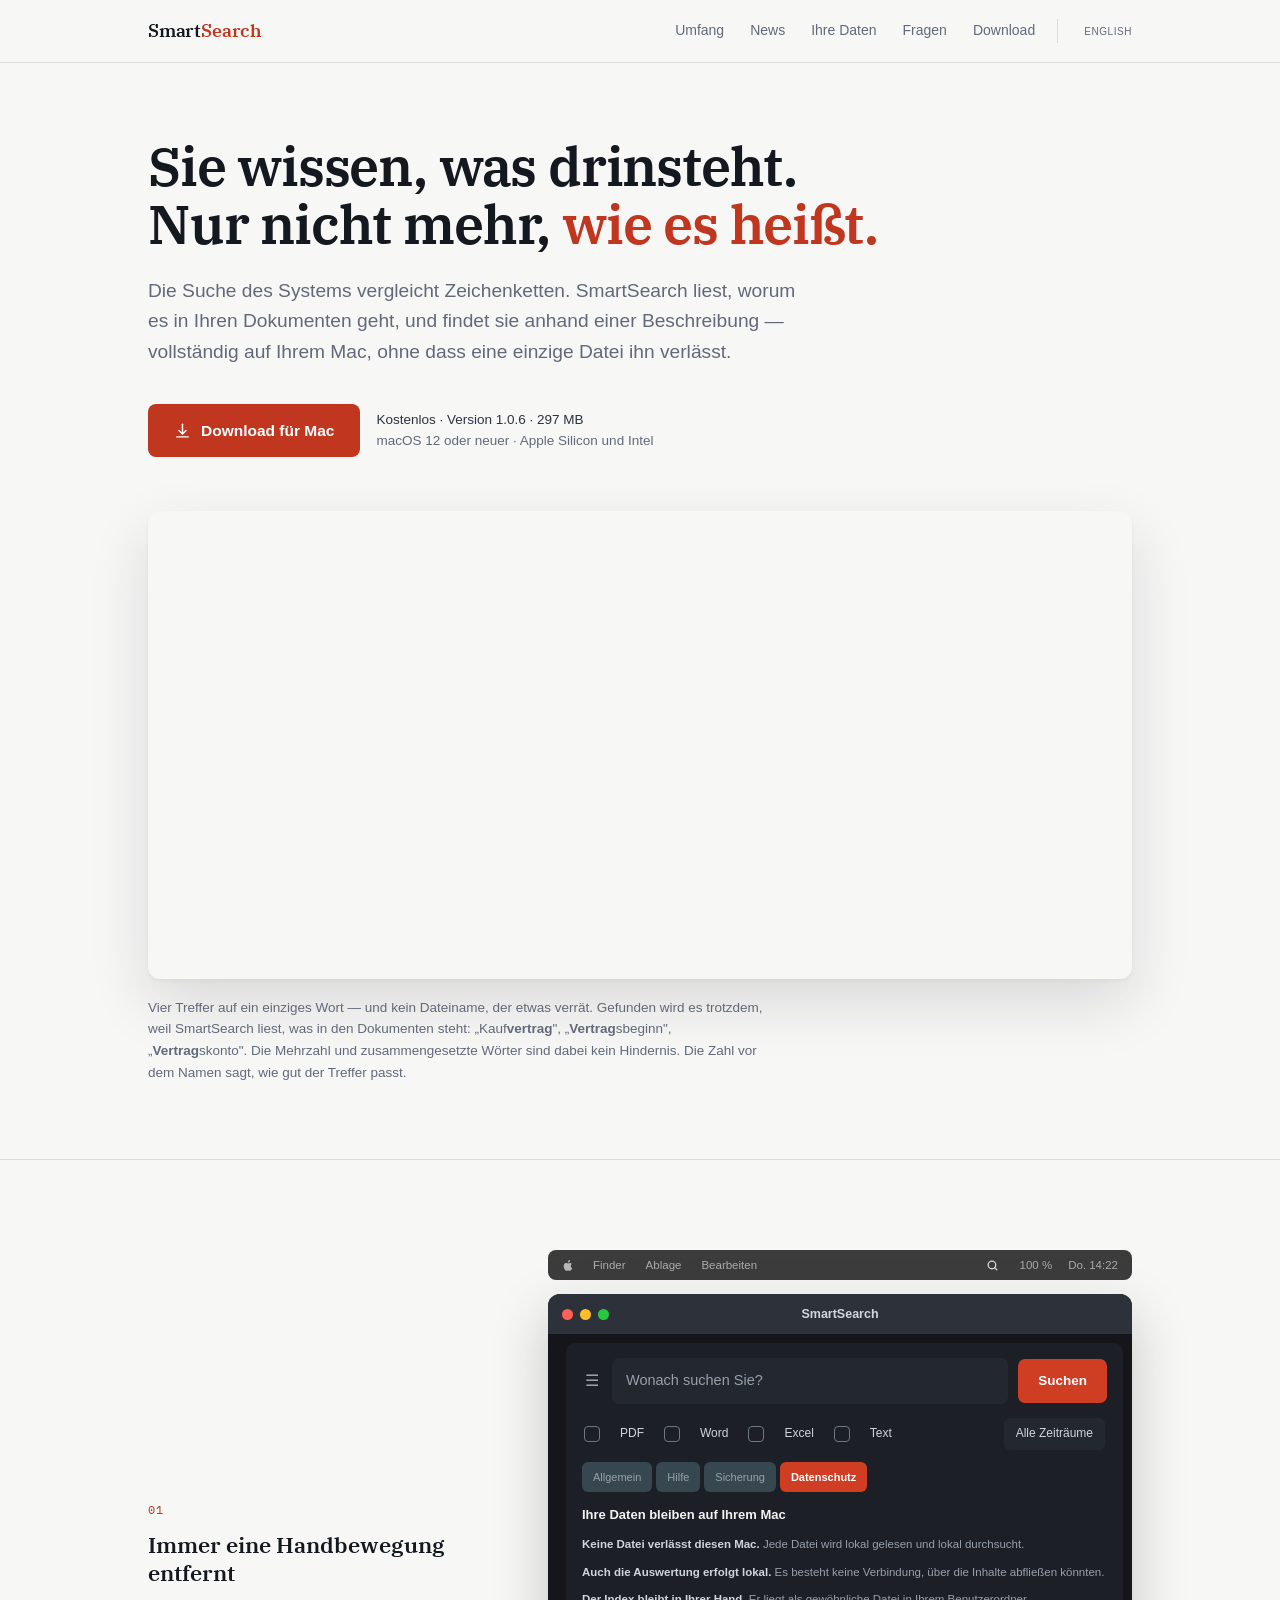
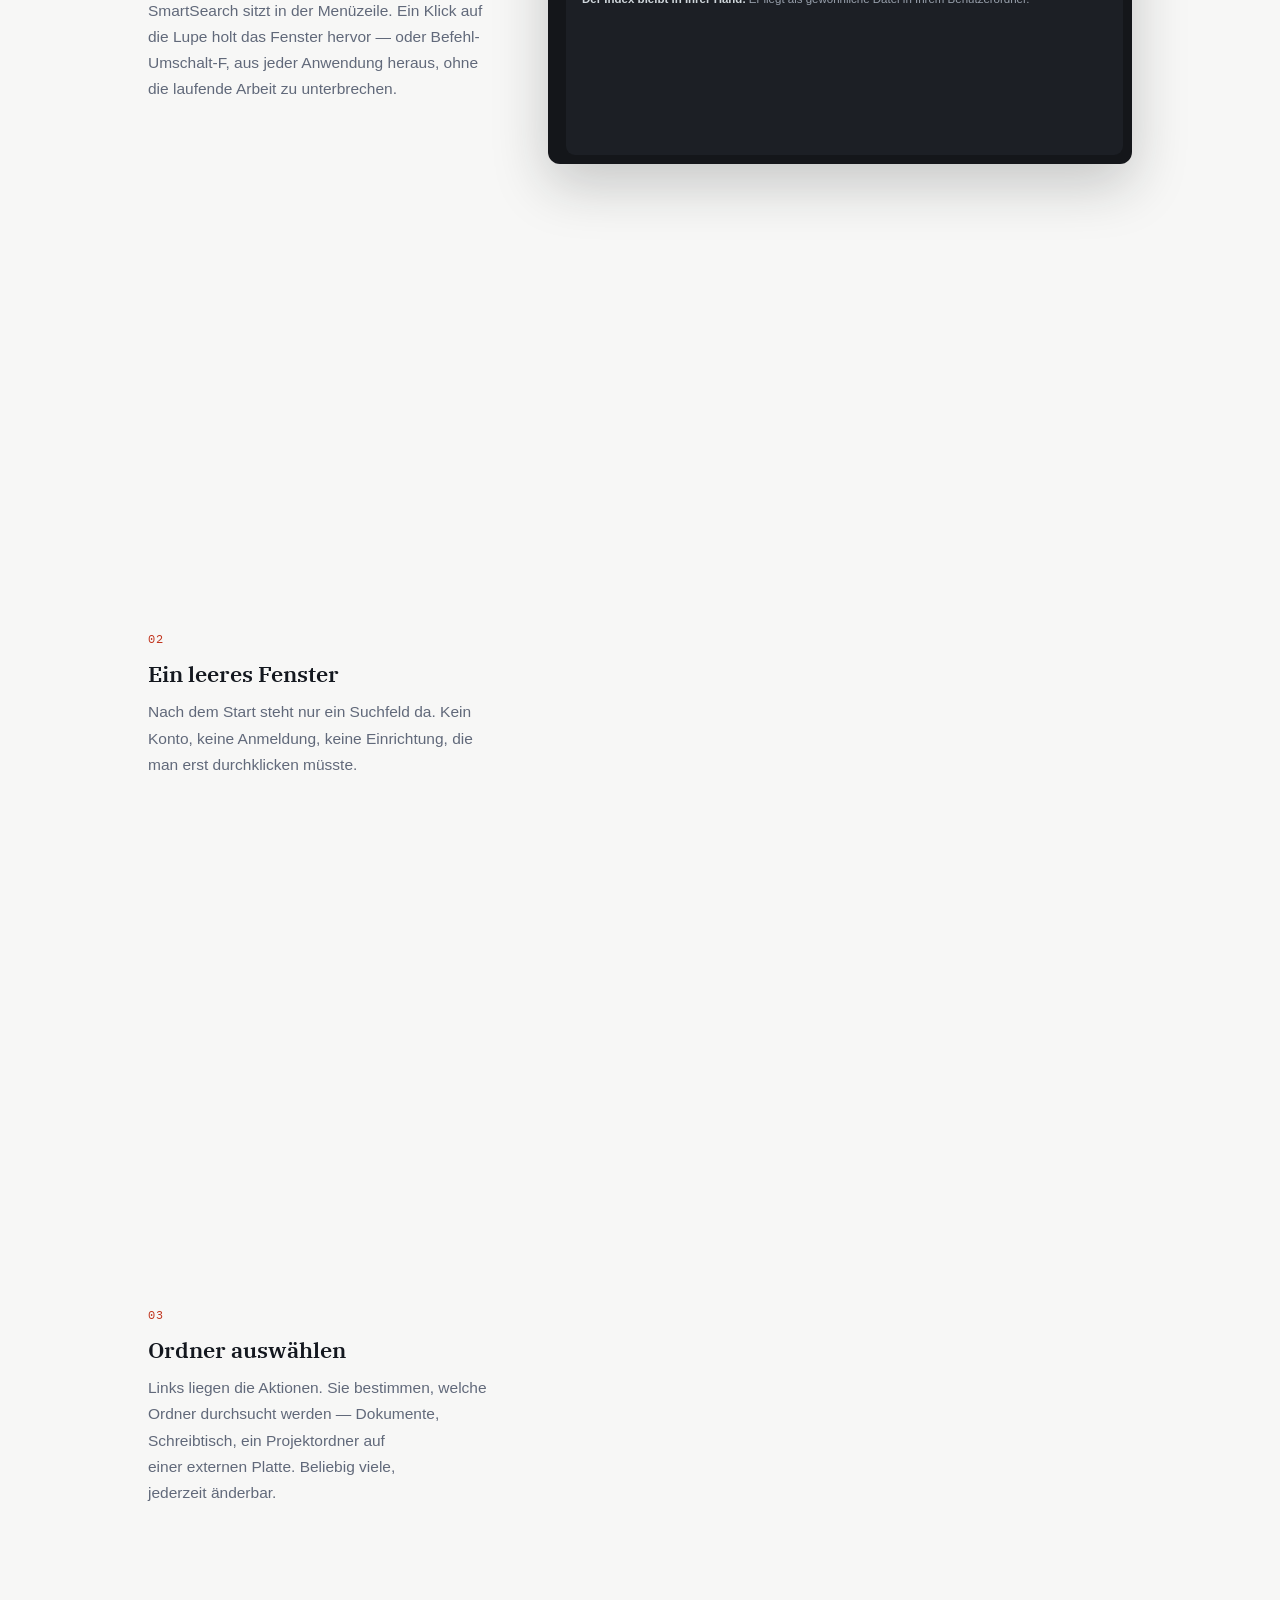
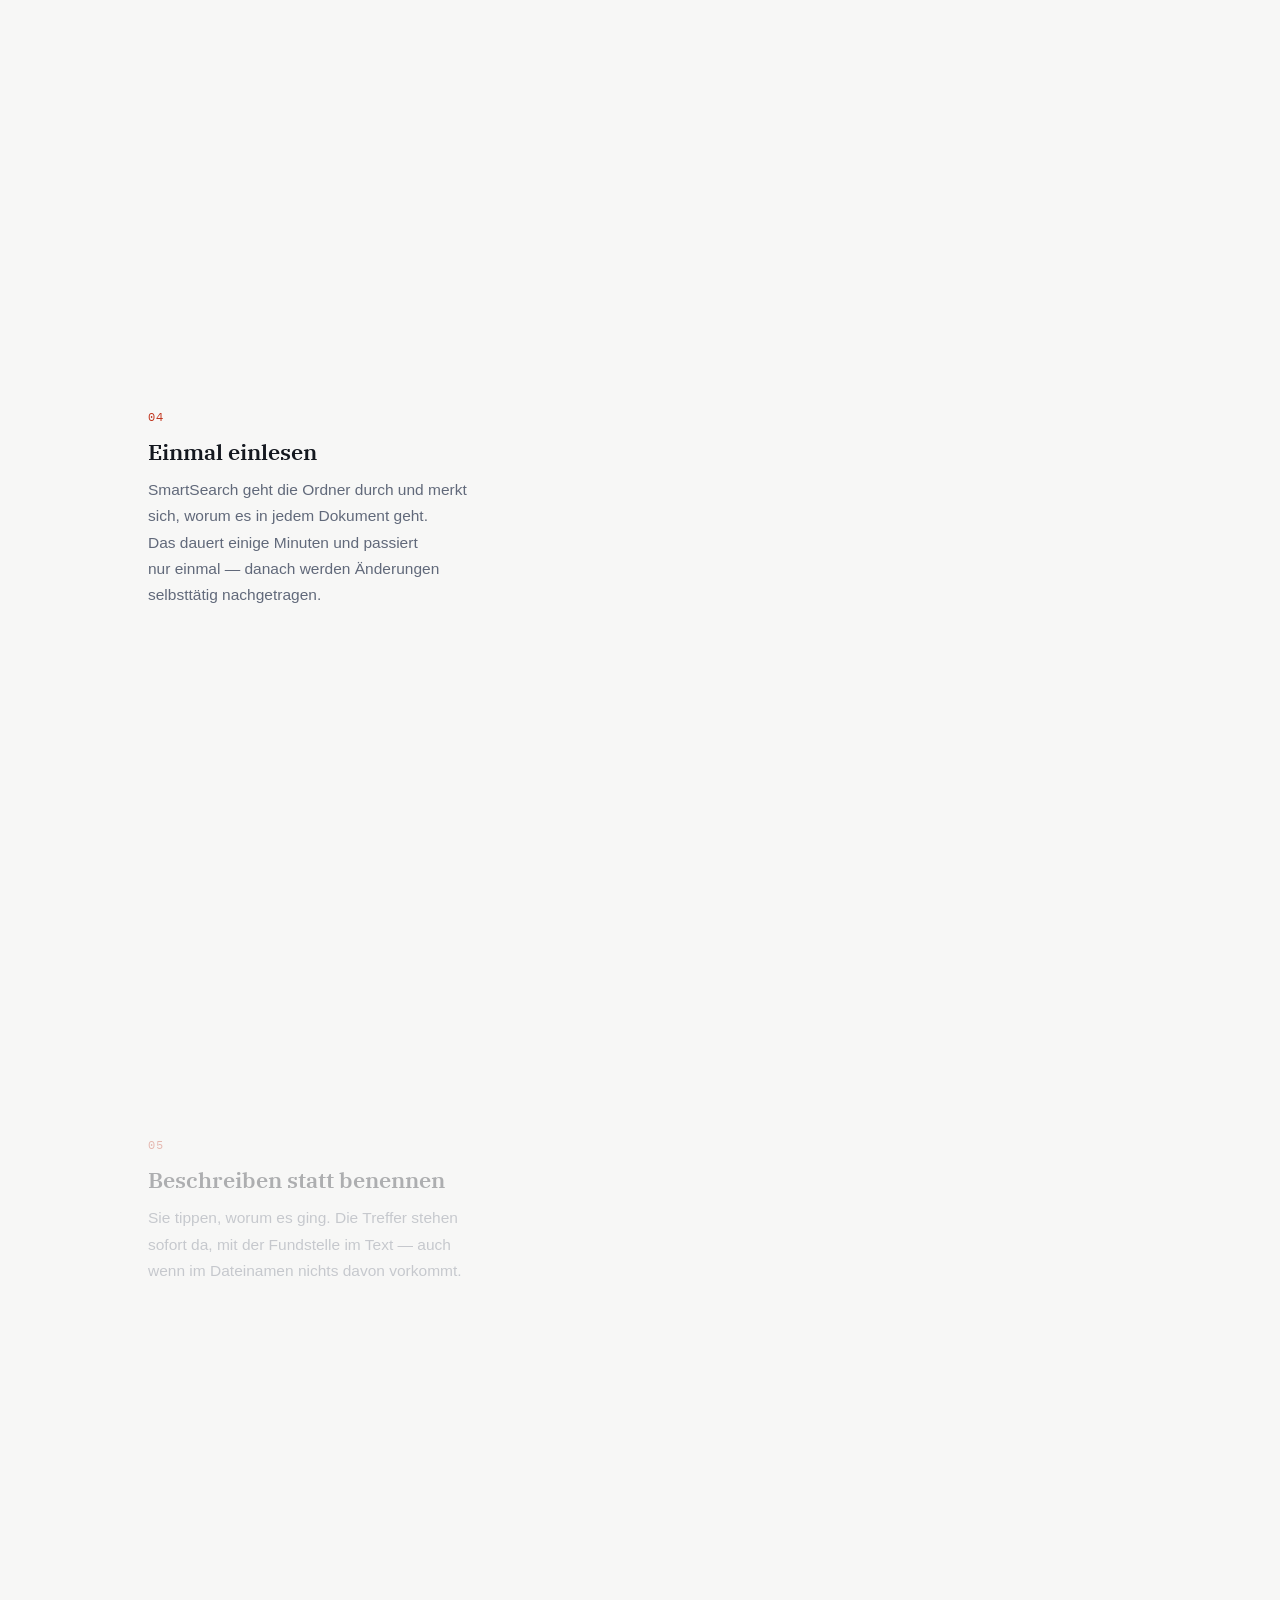
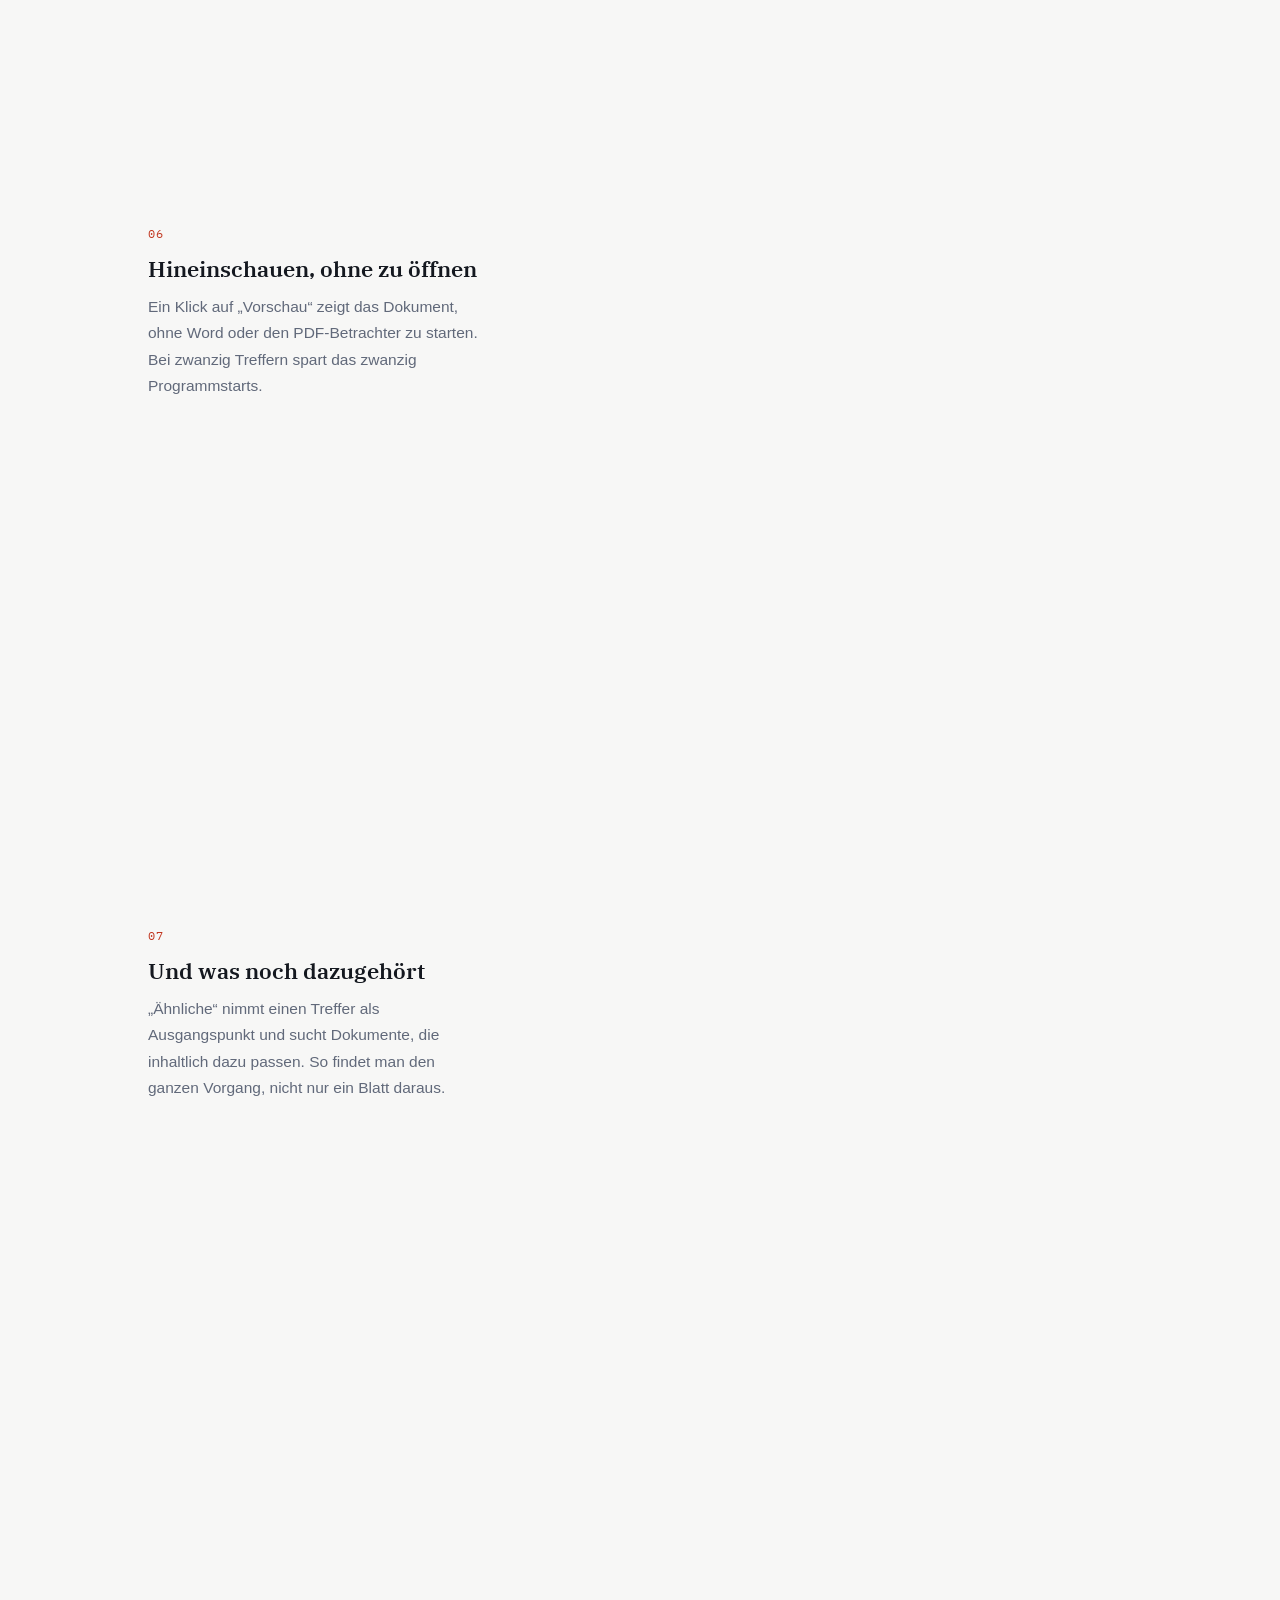
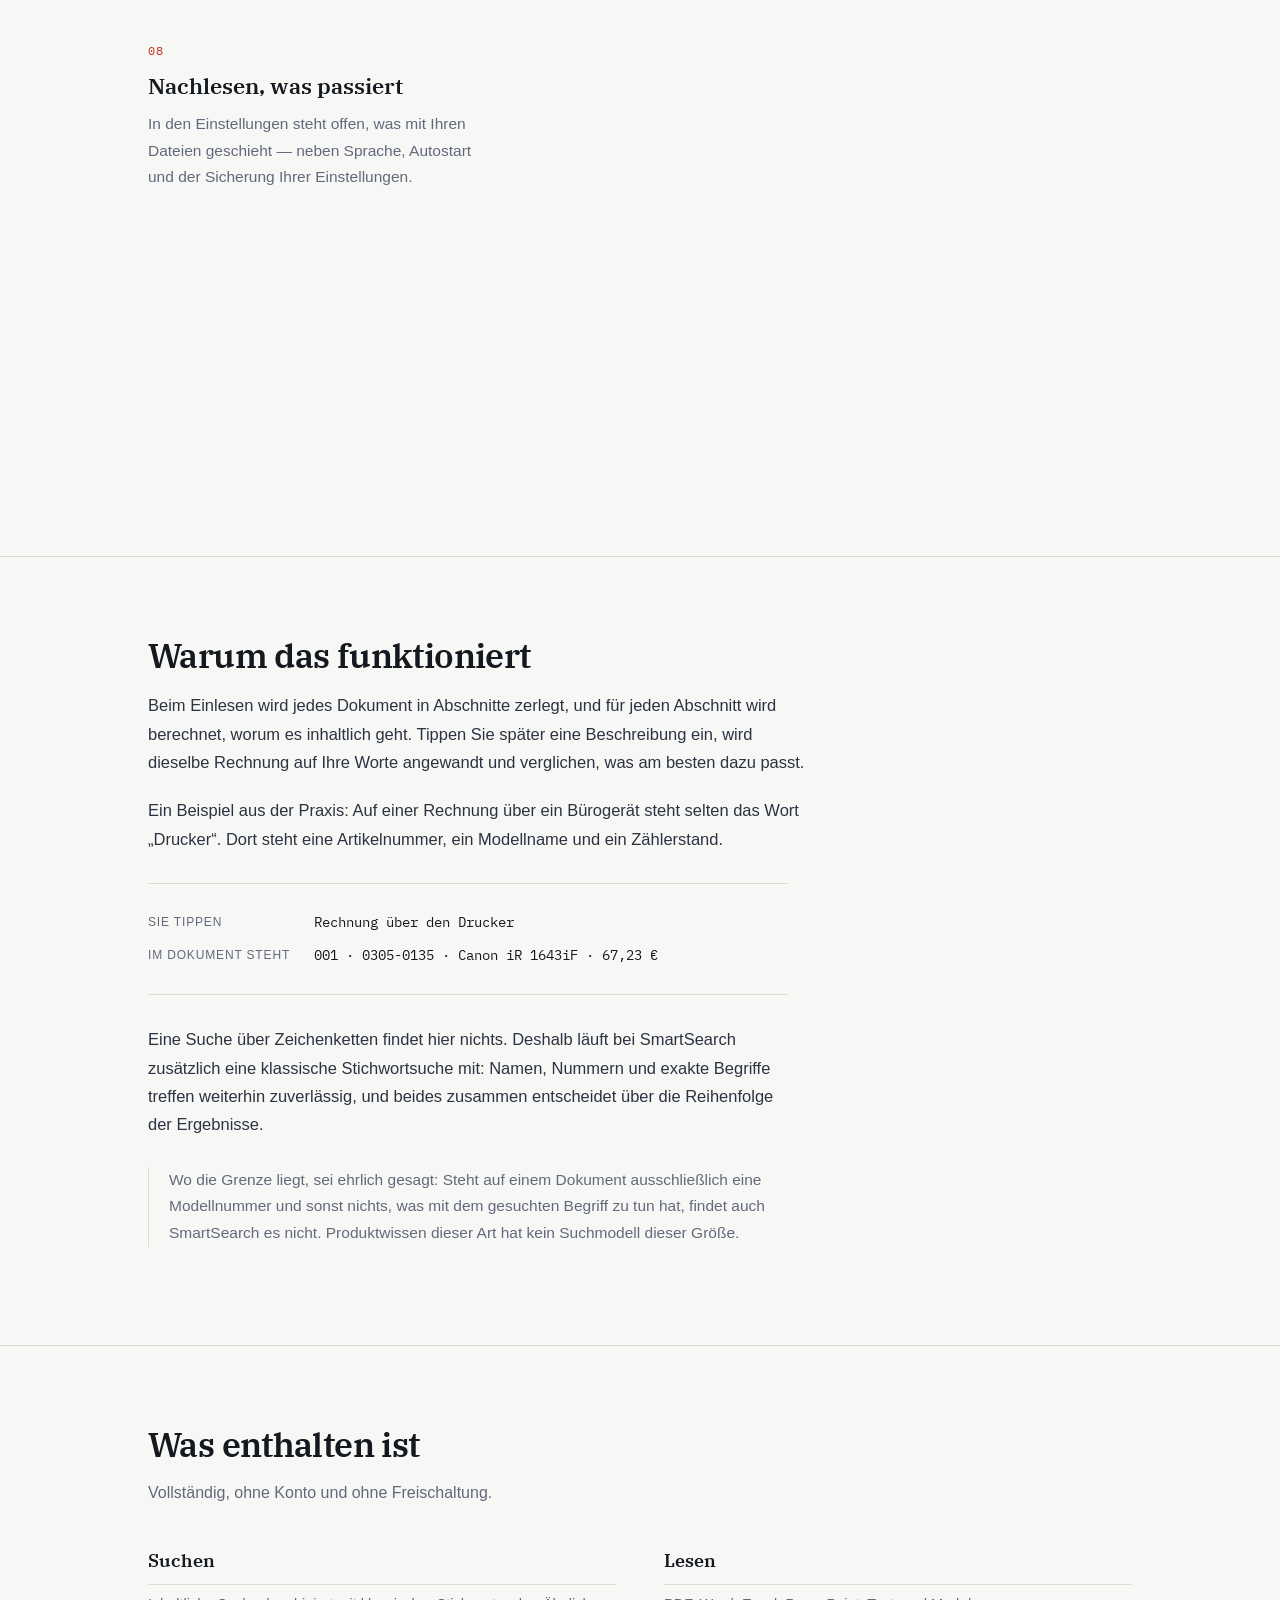
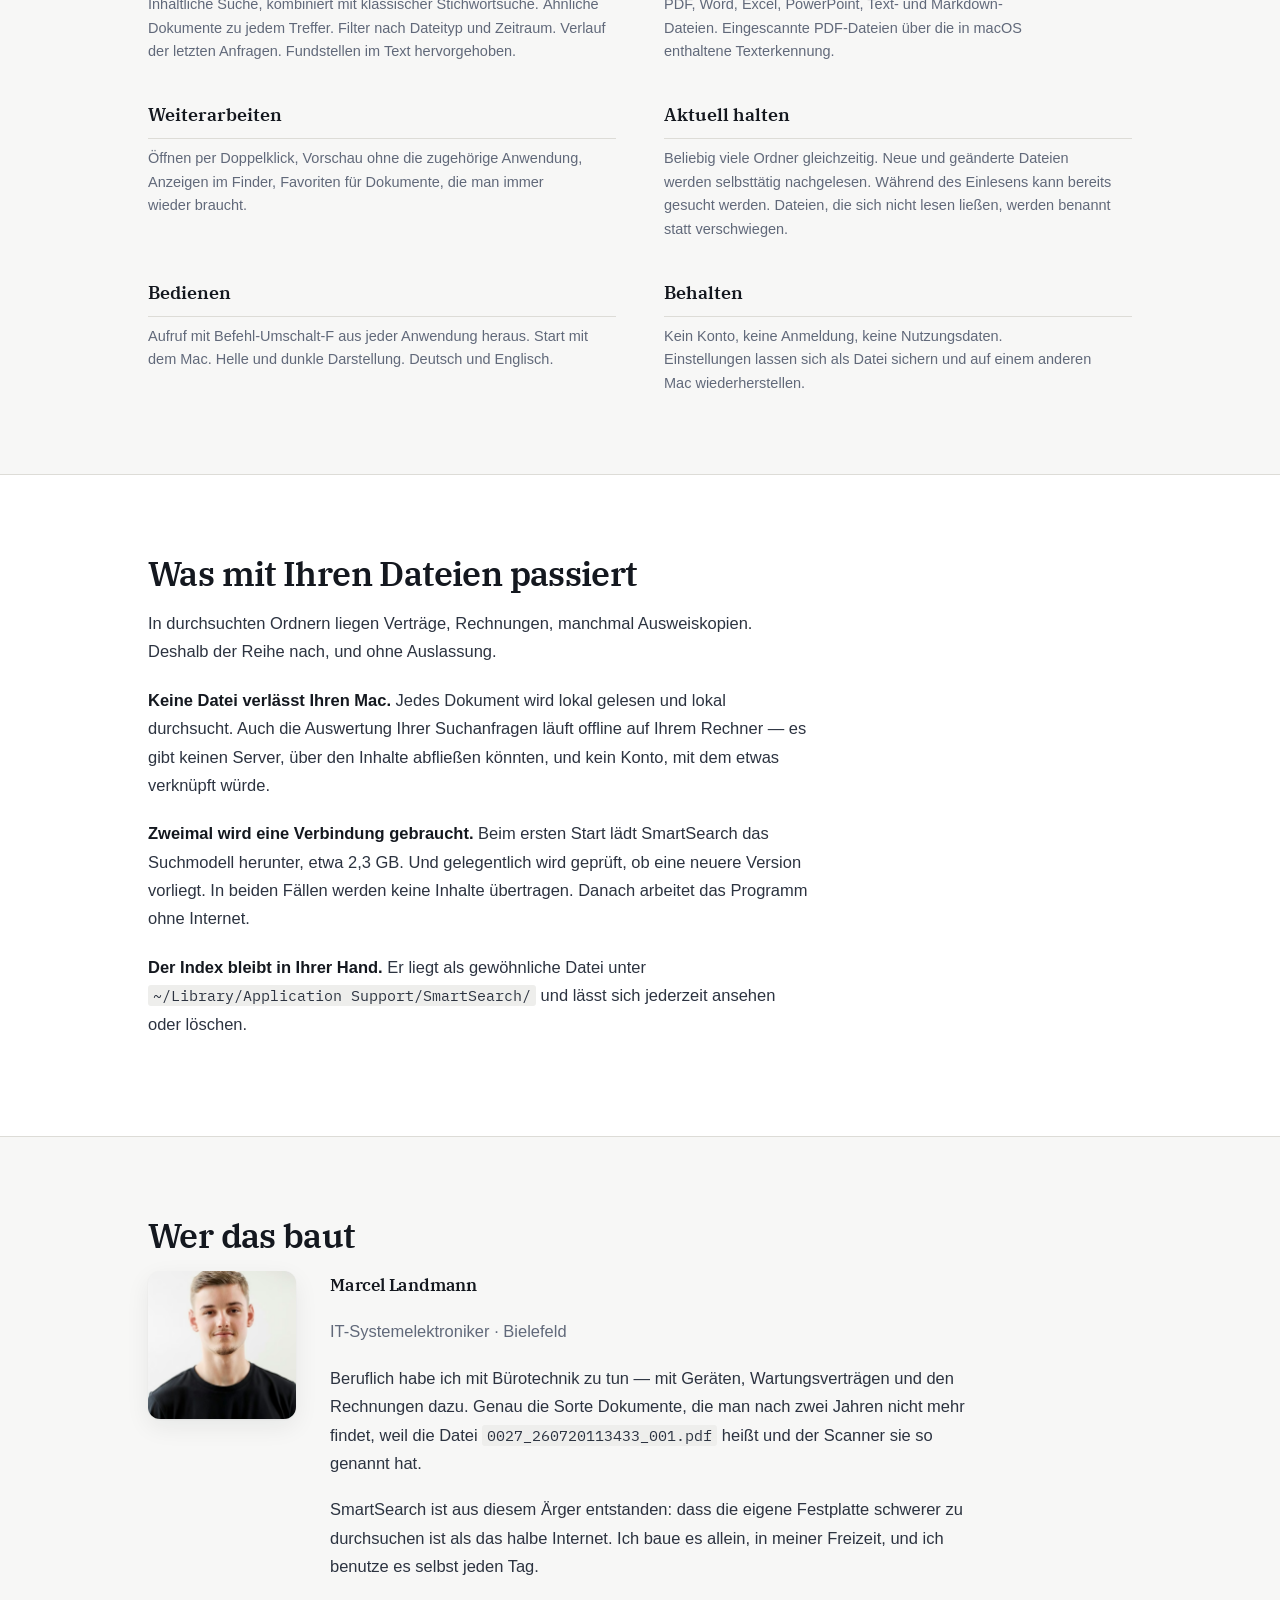
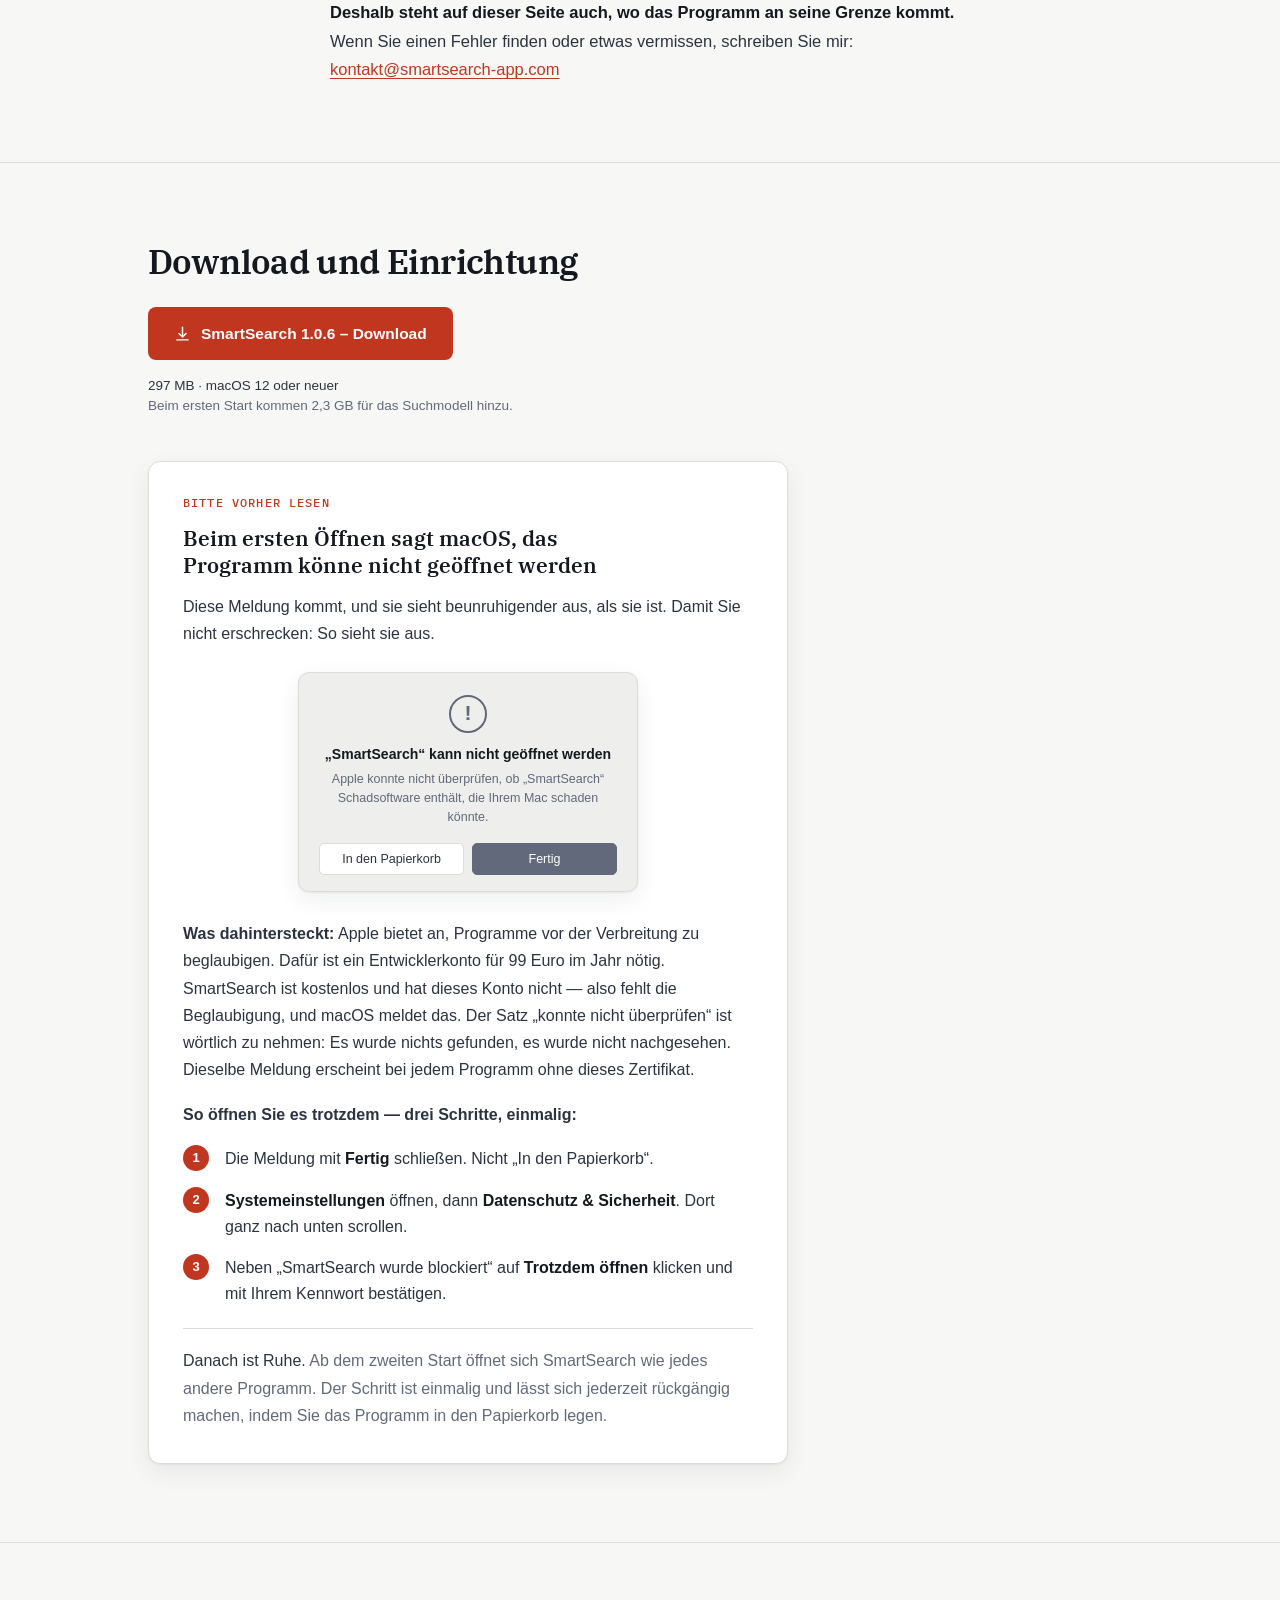
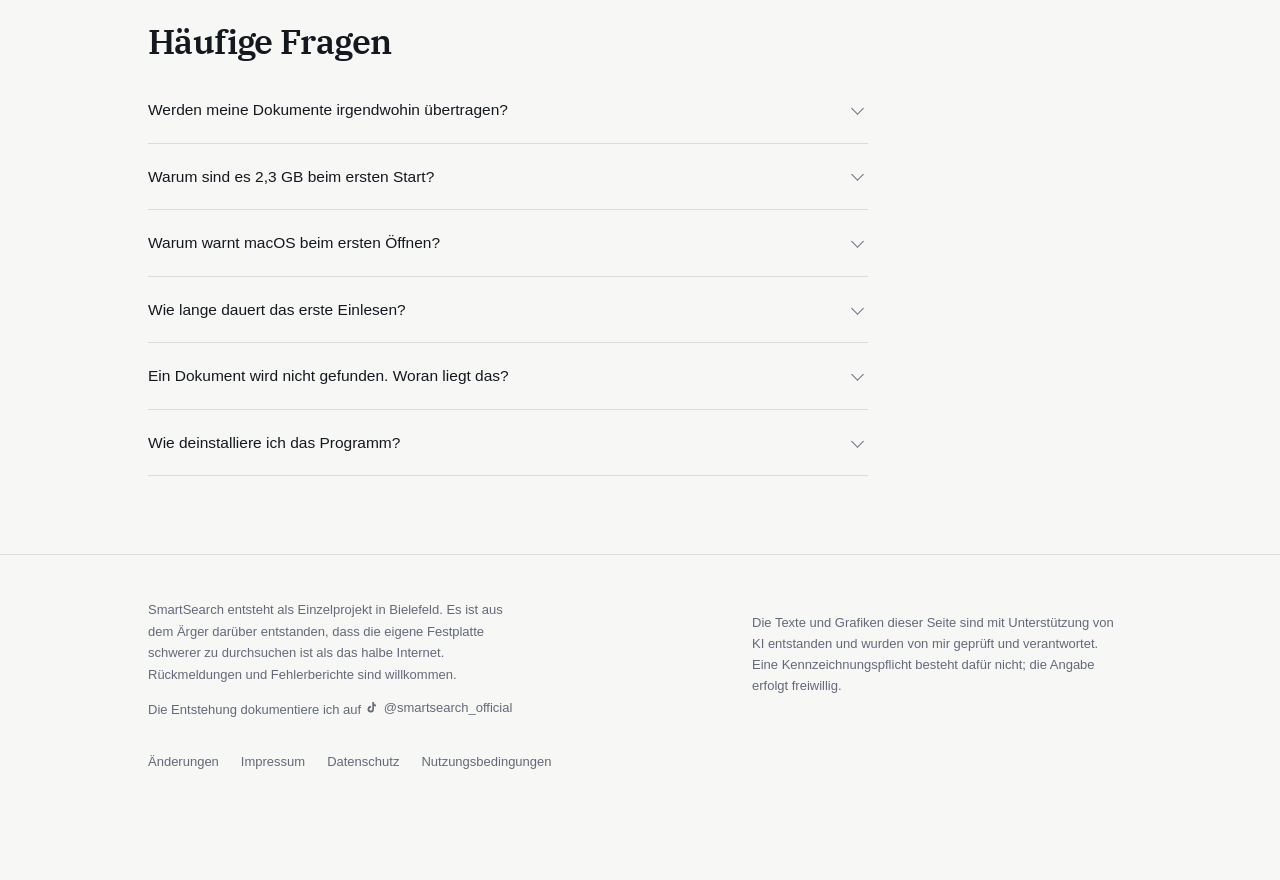
==== commit 8909d80c: "Fassung 1.0.6: die Suche versteht Deutsch Gemessen am 14.09.2026 mit such_diagnose.py: von zwoelf An" ====
--- a/website/index.html
+++ b/website/index.html
@@ -42,7 +42,7 @@
   "name": "SmartSearch",
   "applicationCategory": "UtilitiesApplication",
   "operatingSystem": "macOS 12.0 oder neuer",
-  "softwareVersion": "1.0.5",
+  "softwareVersion": "1.0.6",
   "fileSize": "296MB",
   "inLanguage": ["de", "en"],
   "offers": { "@type": "Offer", "price": "0", "priceCurrency": "EUR" },
@@ -59,9 +59,10 @@
     <a href="/" class="marke">Smart<span>Search</span></a>
     <nav aria-label="Hauptnavigation">
       <a href="#umfang">Umfang</a>
+      <a href="news.html">News</a>
       <a href="#daten">Ihre Daten</a>
       <a href="#fragen">Fragen</a>
-      <a href="#laden">Laden</a>
+      <a href="#laden">Download</a>
       <a class="sprache" href="en/index.html" hreflang="en" lang="en">English</a>
     </nav>
   </div>
@@ -86,10 +87,10 @@
              stroke-linecap="round" stroke-linejoin="round" aria-hidden="true" focusable="false">
           <path d="M12 3v13"></path><path d="M7 12l5 5 5-5"></path><path d="M4 21h16"></path>
         </svg>
-        Für Mac laden
+        Download für Mac
       </a>
       <p class="dabei">
-        <b>Kostenlos · Version 1.0.5 · 297 MB</b><br>
+        <b>Kostenlos · Version 1.0.6 · 297 MB</b><br>
         macOS 12 oder neuer · Apple Silicon und Intel
       </p>
     </div>
@@ -103,26 +104,31 @@
            ankommt: die Anfrage und der Treffer, dessen Dateiname nichts
            davon enthaelt. picture laedt nur die passende Fassung. -->
       <source media="(max-width: 700px)" type="image/avif"
-              srcset="auftakt-fenster-schmal.avif" width="770" height="360">
+              srcset="auftakt-fenster-schmal.avif" width="800" height="380">
       <source media="(max-width: 700px)" type="image/webp"
-              srcset="auftakt-fenster-schmal.webp" width="770" height="360">
+              srcset="auftakt-fenster-schmal.webp" width="800" height="380">
       <source media="(max-width: 700px)" srcset="auftakt-fenster-schmal.png"
-              width="770" height="360">
+              width="800" height="380">
       <source type="image/avif" srcset="auftakt-fenster.avif"
-              width="1713" height="932">
+              width="1792" height="938">
       <source type="image/webp" srcset="auftakt-fenster.webp"
-              width="1713" height="932">
-      <img src="auftakt-fenster.png" width="1713" height="932"
+              width="1792" height="938">
+      <img src="auftakt-fenster.png" width="1792" height="938"
          fetchpriority="high" decoding="async"
-         alt="Suchfenster von SmartSearch. Eingetippt ist „Thomas Berger“.
-              Gefunden werden dok_2024_02_18.pdf, Scan_20231114_0003.pdf und
-              CCF_000141.pdf — eine Kfz-Versicherung, ein Mietvertrag und eine
-              Spendenbescheinigung. Kein Dateiname verrät, was drinsteht.">
+         alt="Suchfenster von SmartSearch. Eingetippt ist das Wort Verträge.
+              Gefunden werden Neues_Dokument_7.pdf, Scan2019-03-22_112.pdf und
+              20220906_0001.pdf — ein Kaufvertrag, eine Auftragsbestätigung und
+              eine Stromabrechnung. In den Texten hervorgehoben sind
+              Kaufvertrag, Vertragsbeginn und Vertragskonto. Kein Dateiname
+              verrät, was drinsteht.">
     </picture>
     <figcaption>
-      Fünf Treffer — und kein einziger Dateiname, der etwas verrät. Gefunden
-      wird es trotzdem, weil SmartSearch liest, was in den Dokumenten steht.
-      Die Zahl vor dem Namen sagt, wie gut der Treffer passt.
+      Vier Treffer auf ein einziges Wort — und kein Dateiname, der etwas
+      verrät. Gefunden wird es trotzdem, weil SmartSearch liest, was in den
+      Dokumenten steht: „Kauf<b>vertrag</b>", „<b>Vertrag</b>sbeginn",
+      „<b>Vertrag</b>skonto". Die Mehrzahl und zusammengesetzte Wörter sind
+      dabei kein Hindernis. Die Zahl vor dem Namen sagt, wie gut der Treffer
+      passt.
     </figcaption>
   </figure>
 </div>
@@ -511,7 +517,7 @@
 
 <section id="laden">
   <div class="bahn spalte">
-    <h2>Laden und einrichten</h2>
+    <h2>Download und Einrichtung</h2>
 
     <!-- Fuer Besucher, die vom Telefon kommen - etwa ueber einen Link aus
          einem sozialen Netz. Eine DMG laesst sich dort nicht oeffnen; ohne
@@ -538,7 +544,7 @@
         <button class="knopf-leise" id="kopieren" type="button">Adresse kopieren</button>
       </div>
       <p class="trotzdem">
-        <a href="/SmartSearch.dmg">Datei trotzdem laden</a>
+        <a href="/SmartSearch.dmg">Download trotzdem starten</a>
       </p>
     </div>
 
@@ -548,7 +554,7 @@
              stroke-linecap="round" stroke-linejoin="round" aria-hidden="true" focusable="false">
           <path d="M12 3v13"></path><path d="M7 12l5 5 5-5"></path><path d="M4 21h16"></path>
         </svg>
-        SmartSearch 1.0.5 laden
+        SmartSearch 1.0.6 – Download
       </a>
       <p class="dabei">
         <b>297 MB · macOS 12 oder neuer</b><br>
@@ -643,7 +649,7 @@
           Entwicklerkonto für 99 Euro im Jahr nötig, und SmartSearch ist kostenlos.
           Die Meldung sagt nichts über den Inhalt aus: Apple hat nicht geprüft und
           nichts gefunden, sondern gar nicht erst nachgesehen. Wie Sie das Programm
-          trotzdem öffnen, steht <a href="#laden">im Abschnitt zum Laden</a>.</p>
+          trotzdem öffnen, steht <a href="#laden">im Abschnitt Download</a>.</p>
         </div>
       </details>
 
@@ -664,15 +670,6 @@
           <p>Beschreiben Sie außerdem den Inhalt, nicht den Dateinamen. Wörter, die
           wörtlich im Dokument stehen, wirken am stärksten. Bei Rechnungen über
           Geräte hilft der Herstellername mehr als die Gerätegattung.</p>
-        </div>
-      </details>
-
-      <details>
-        <summary>Bleibt SmartSearch kostenlos?</summary>
-        <div class="antwort">
-          <p>Der hier beschriebene Umfang bleibt dauerhaft kostenlos. Geplant ist
-          später eine erweiterte Fassung gegen Bezahlung. Wer die Gratisversion
-          nutzt, verliert dadurch nichts.</p>
         </div>
       </details>
 
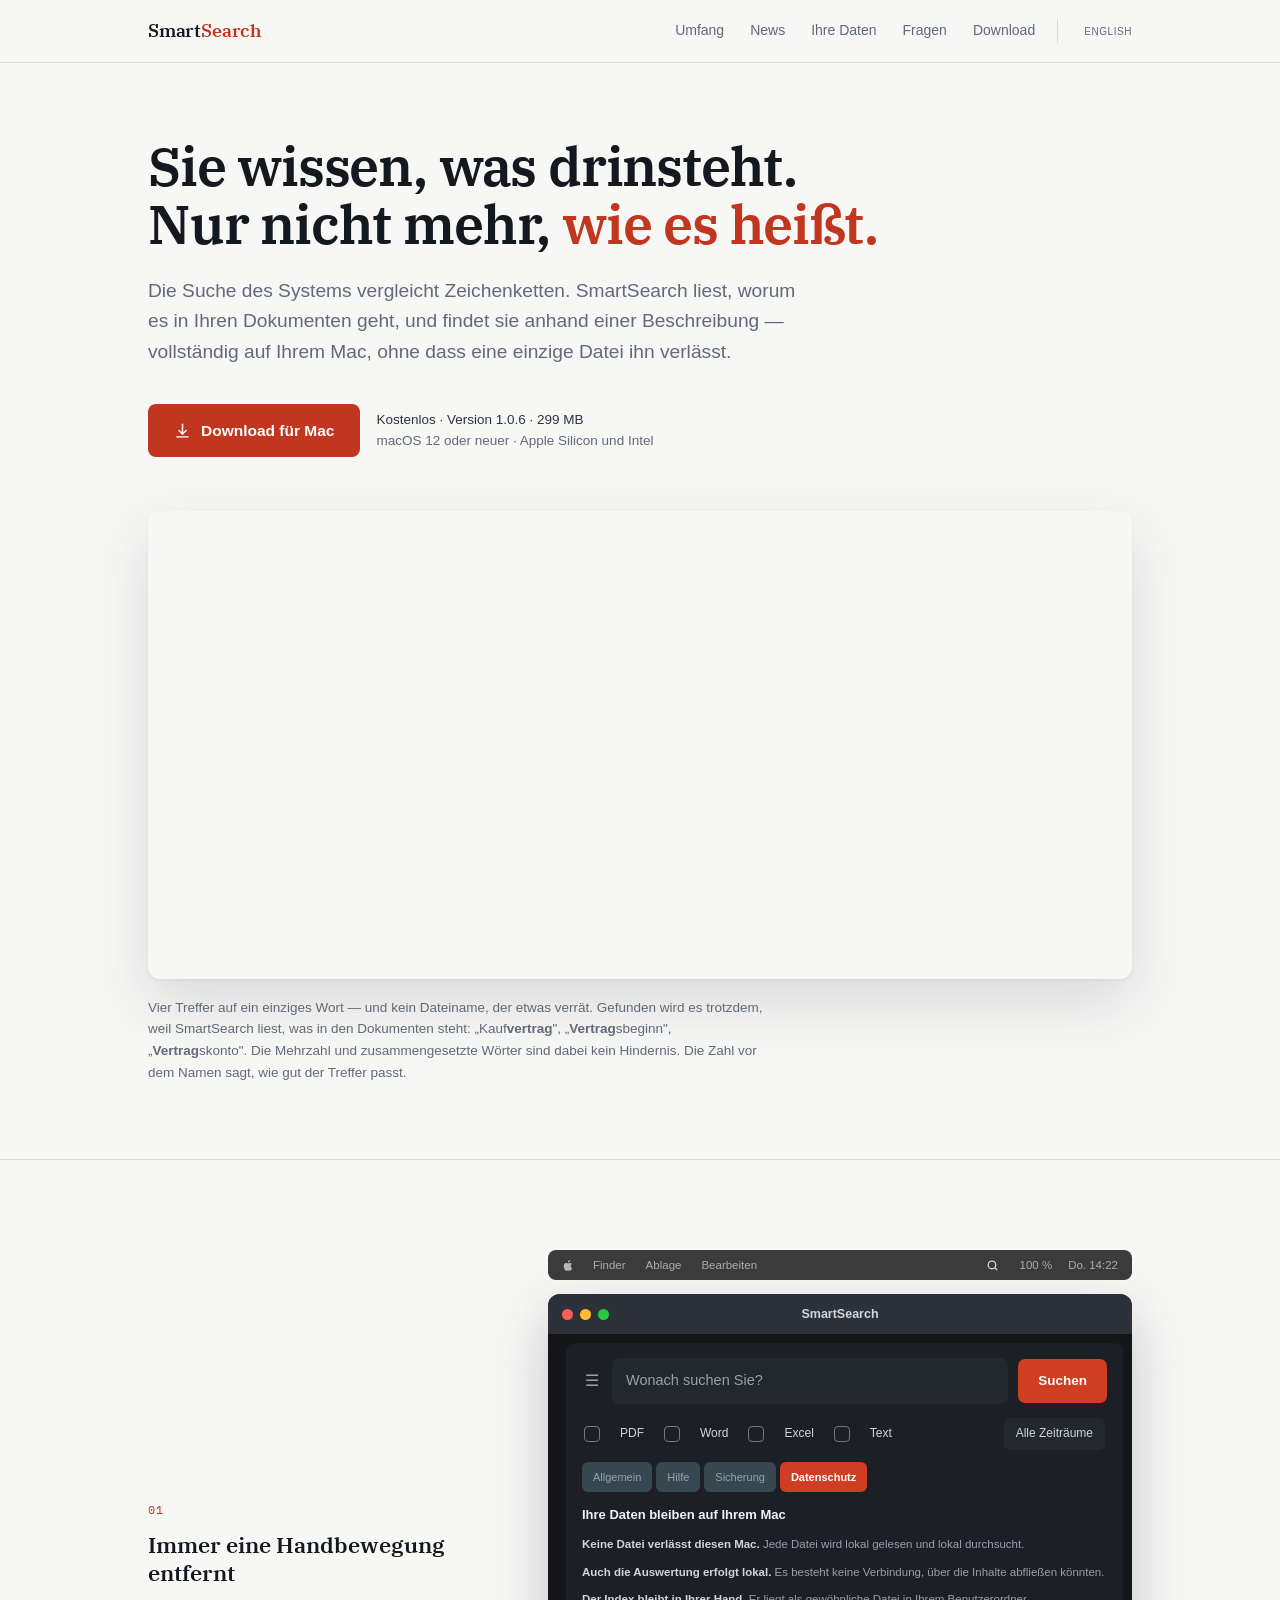
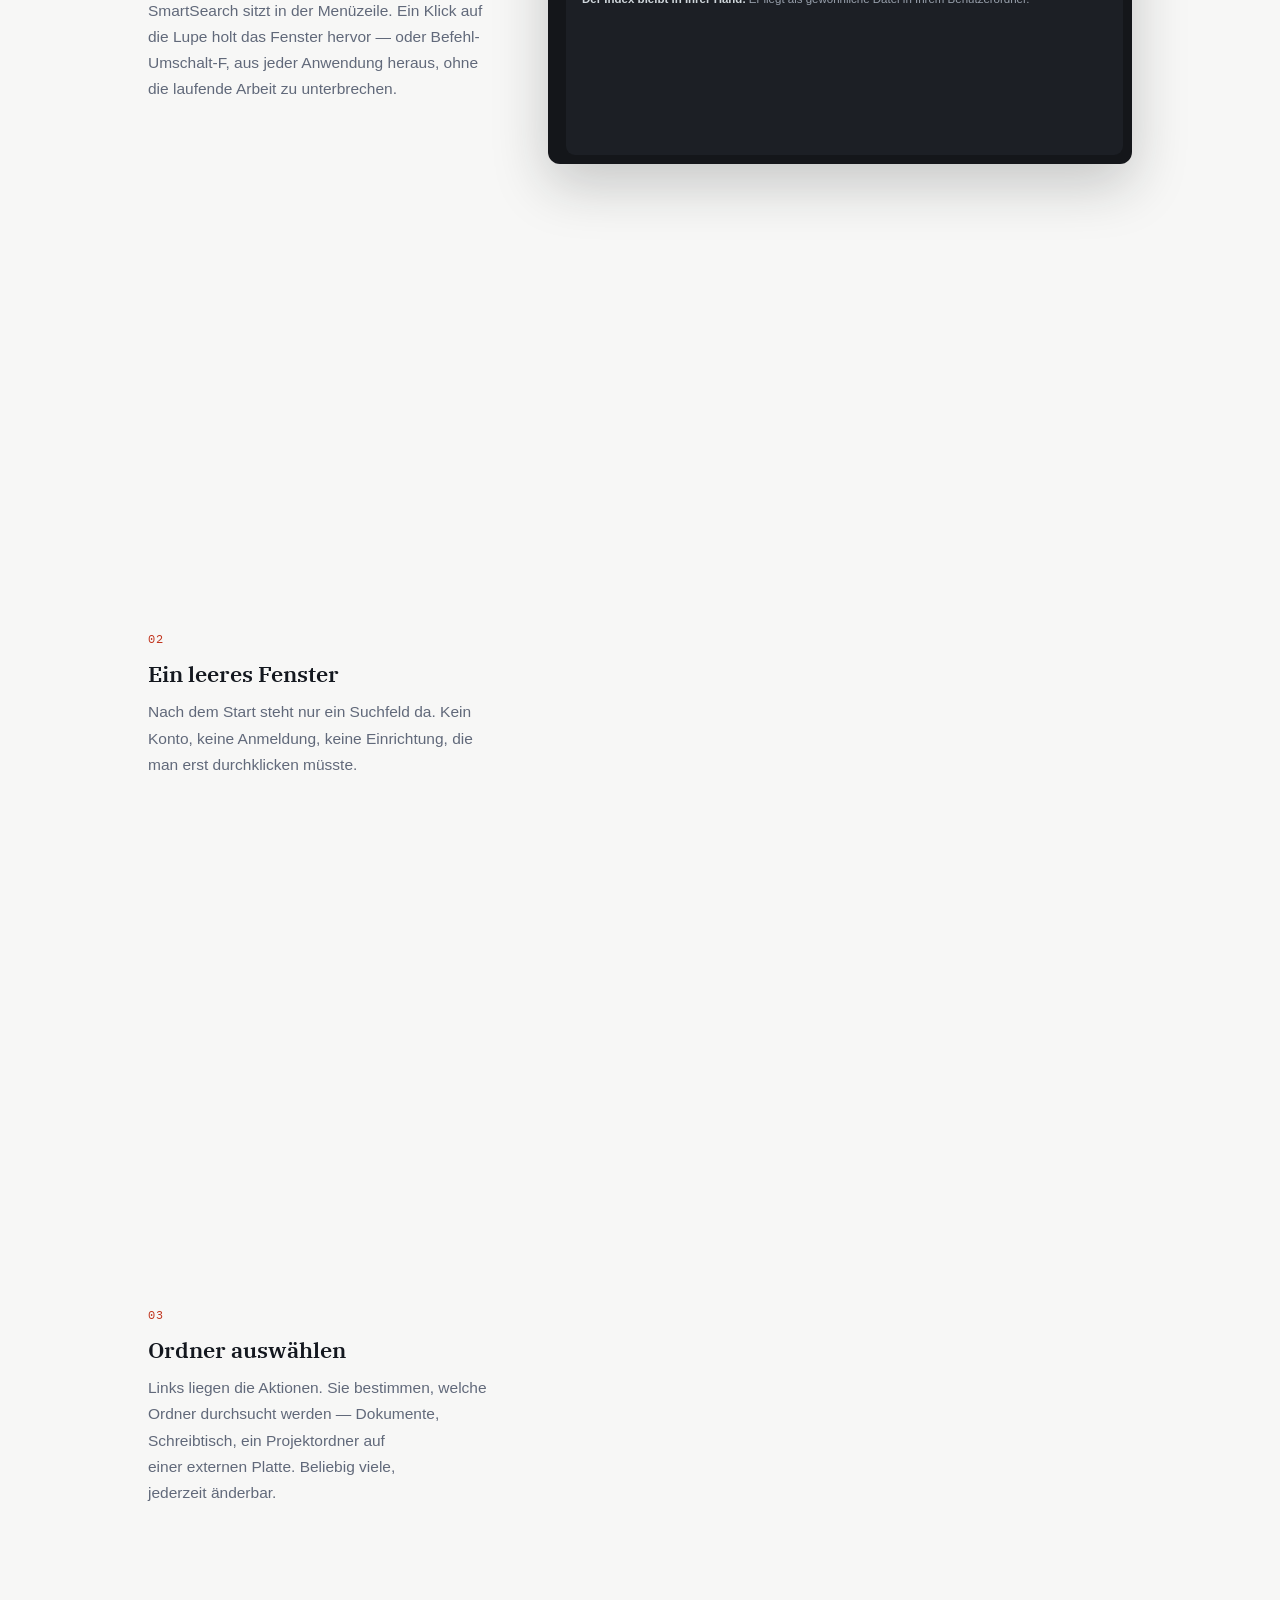
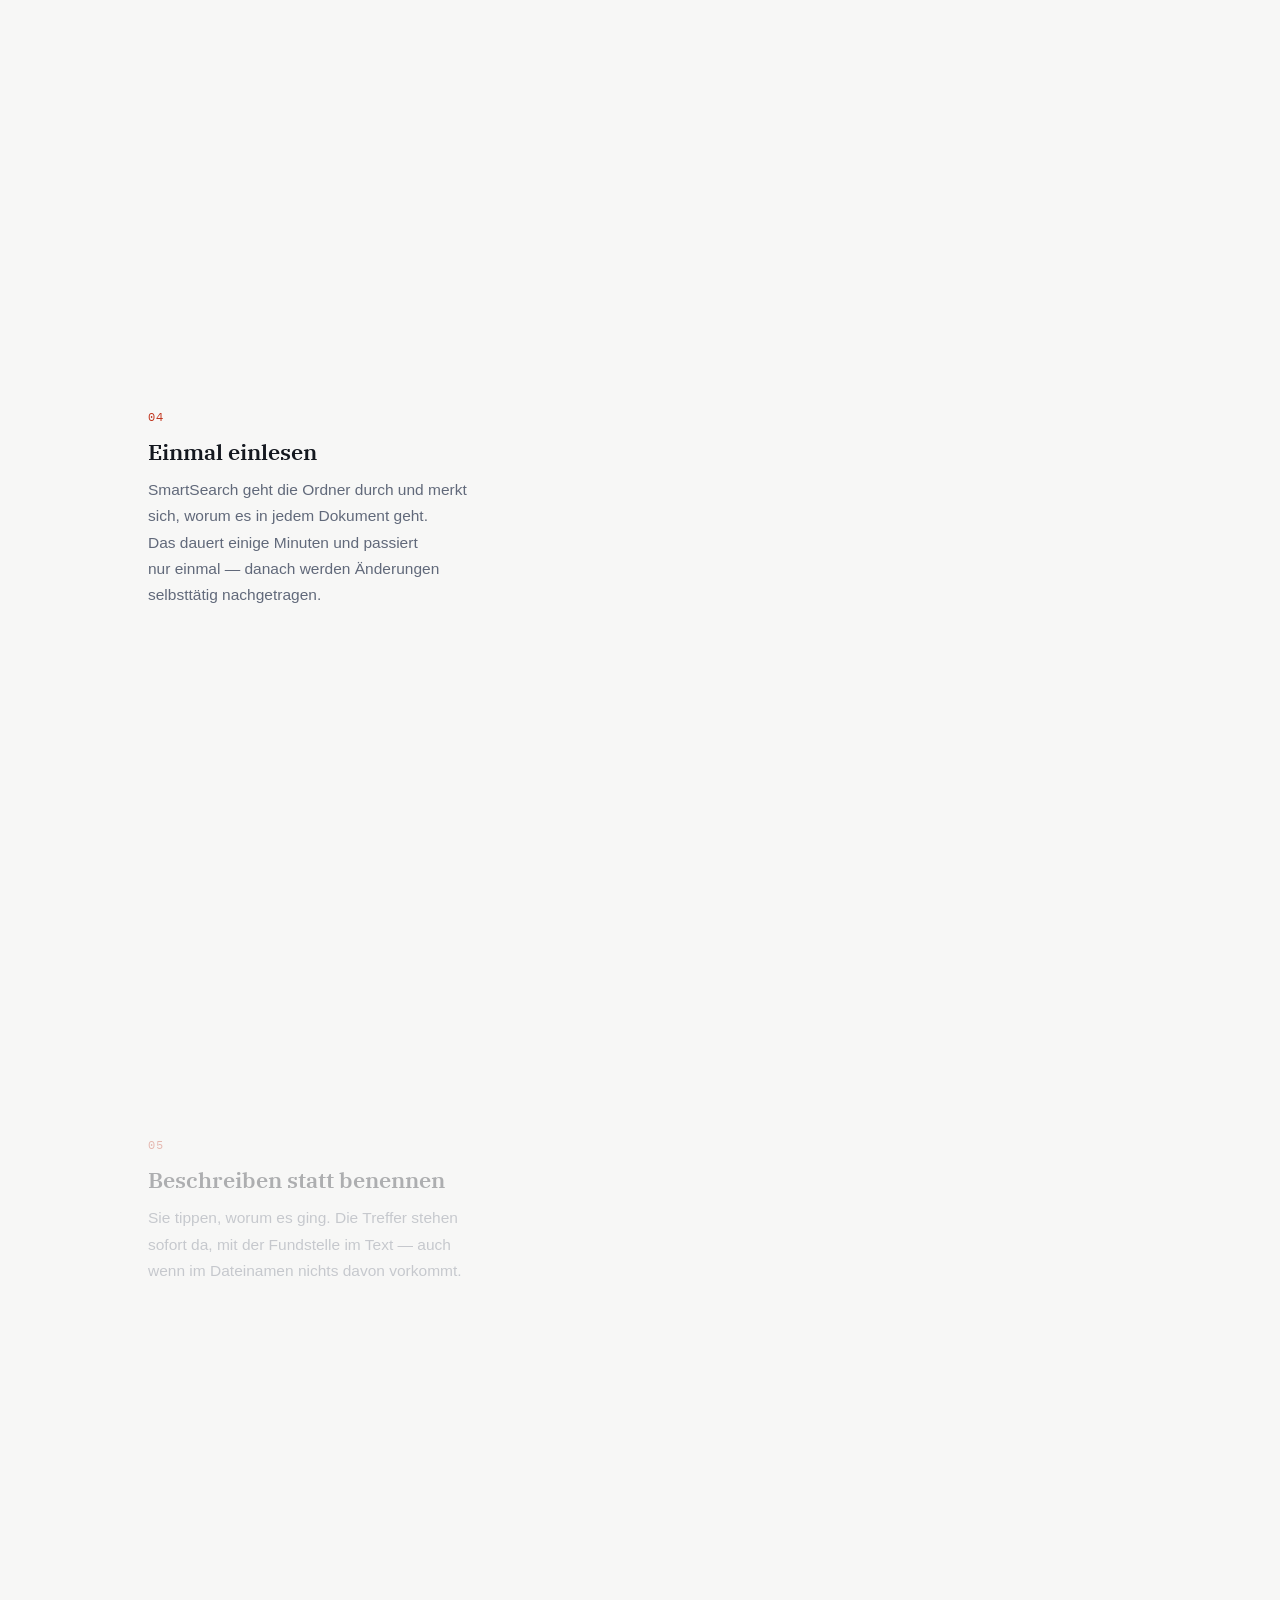
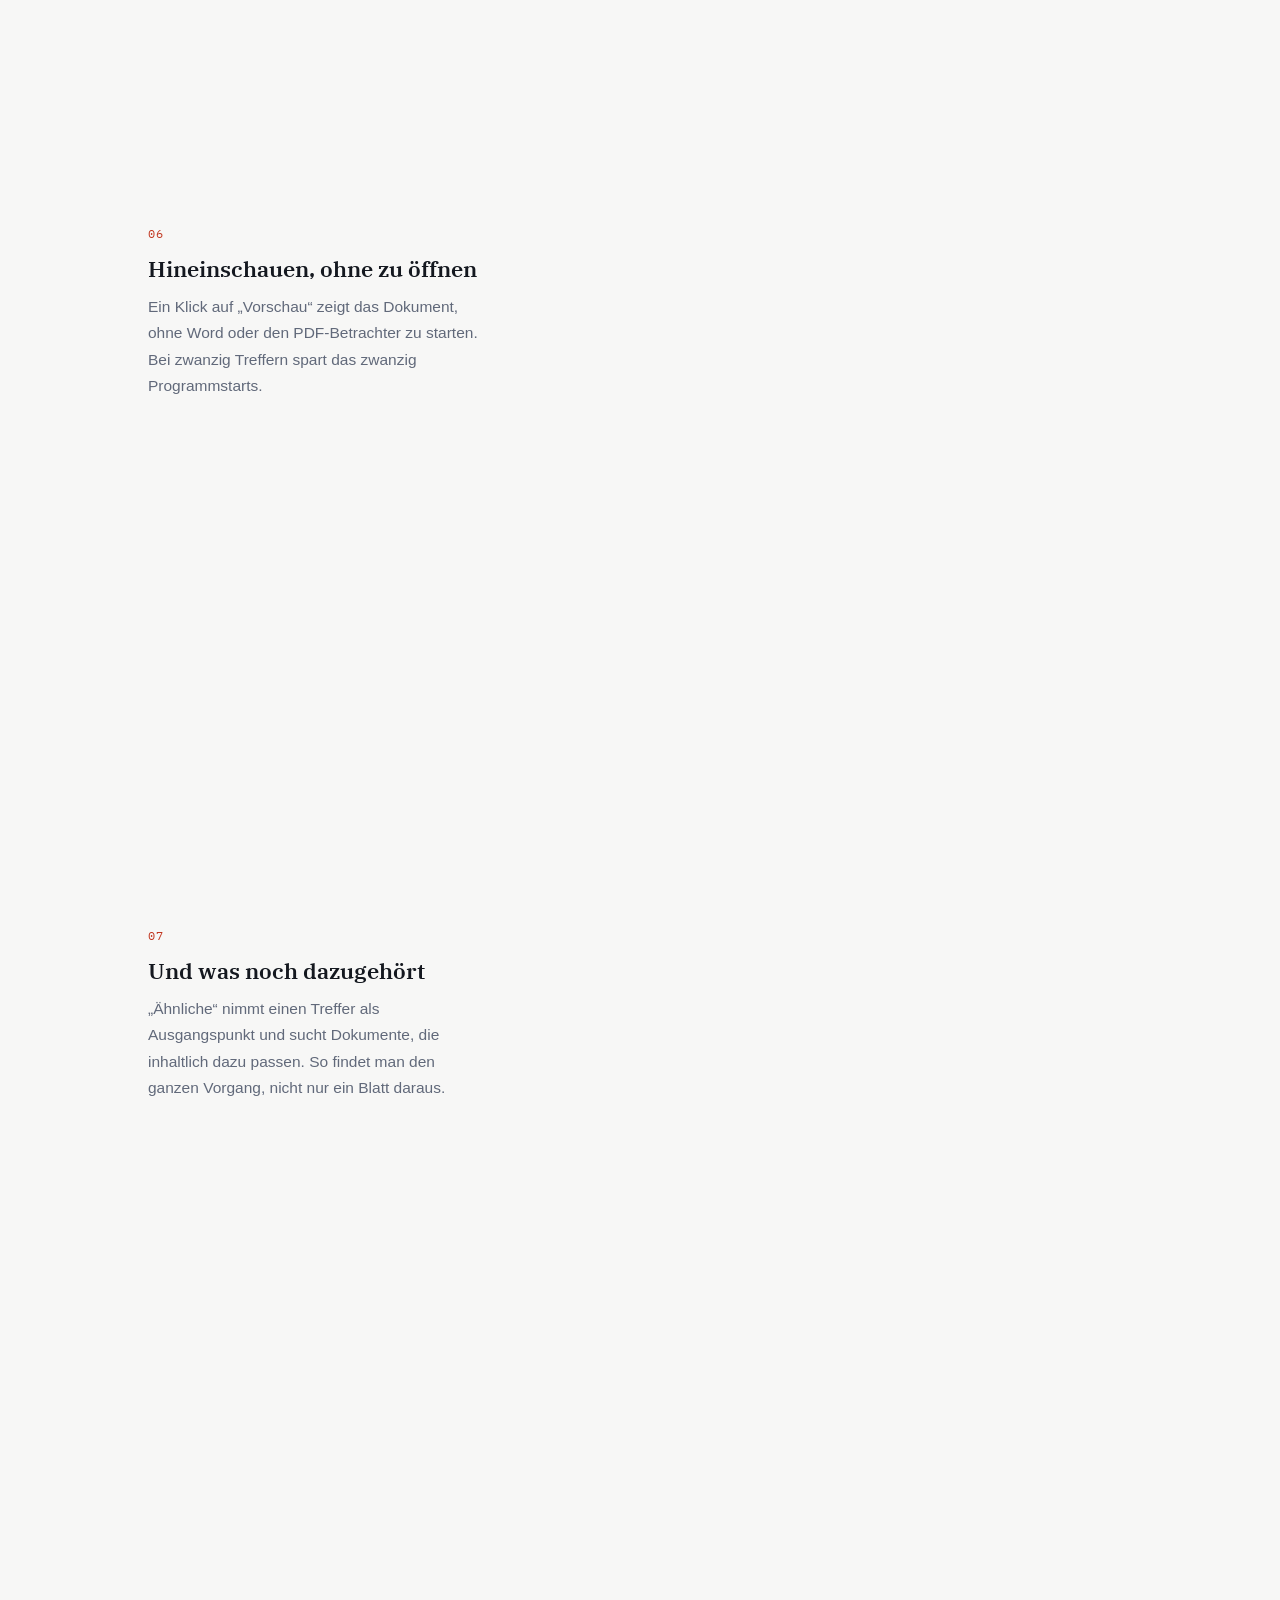
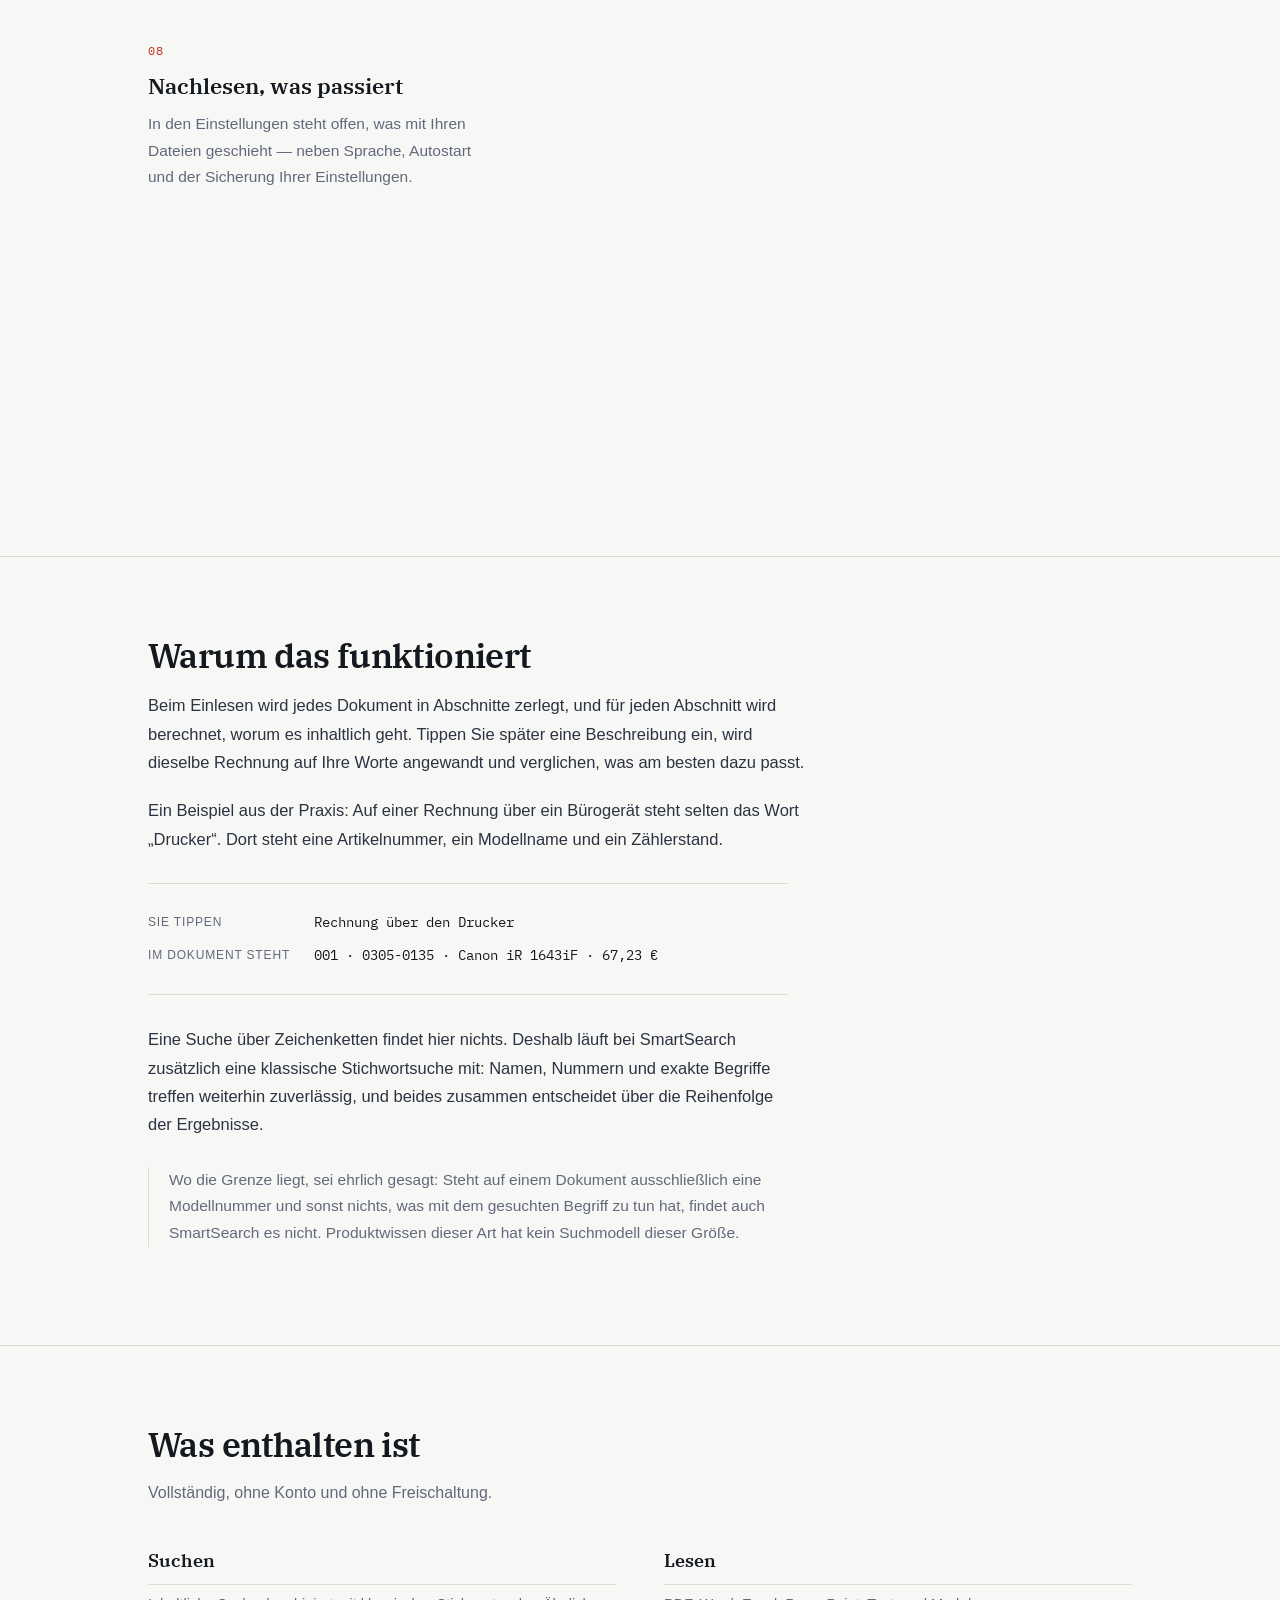
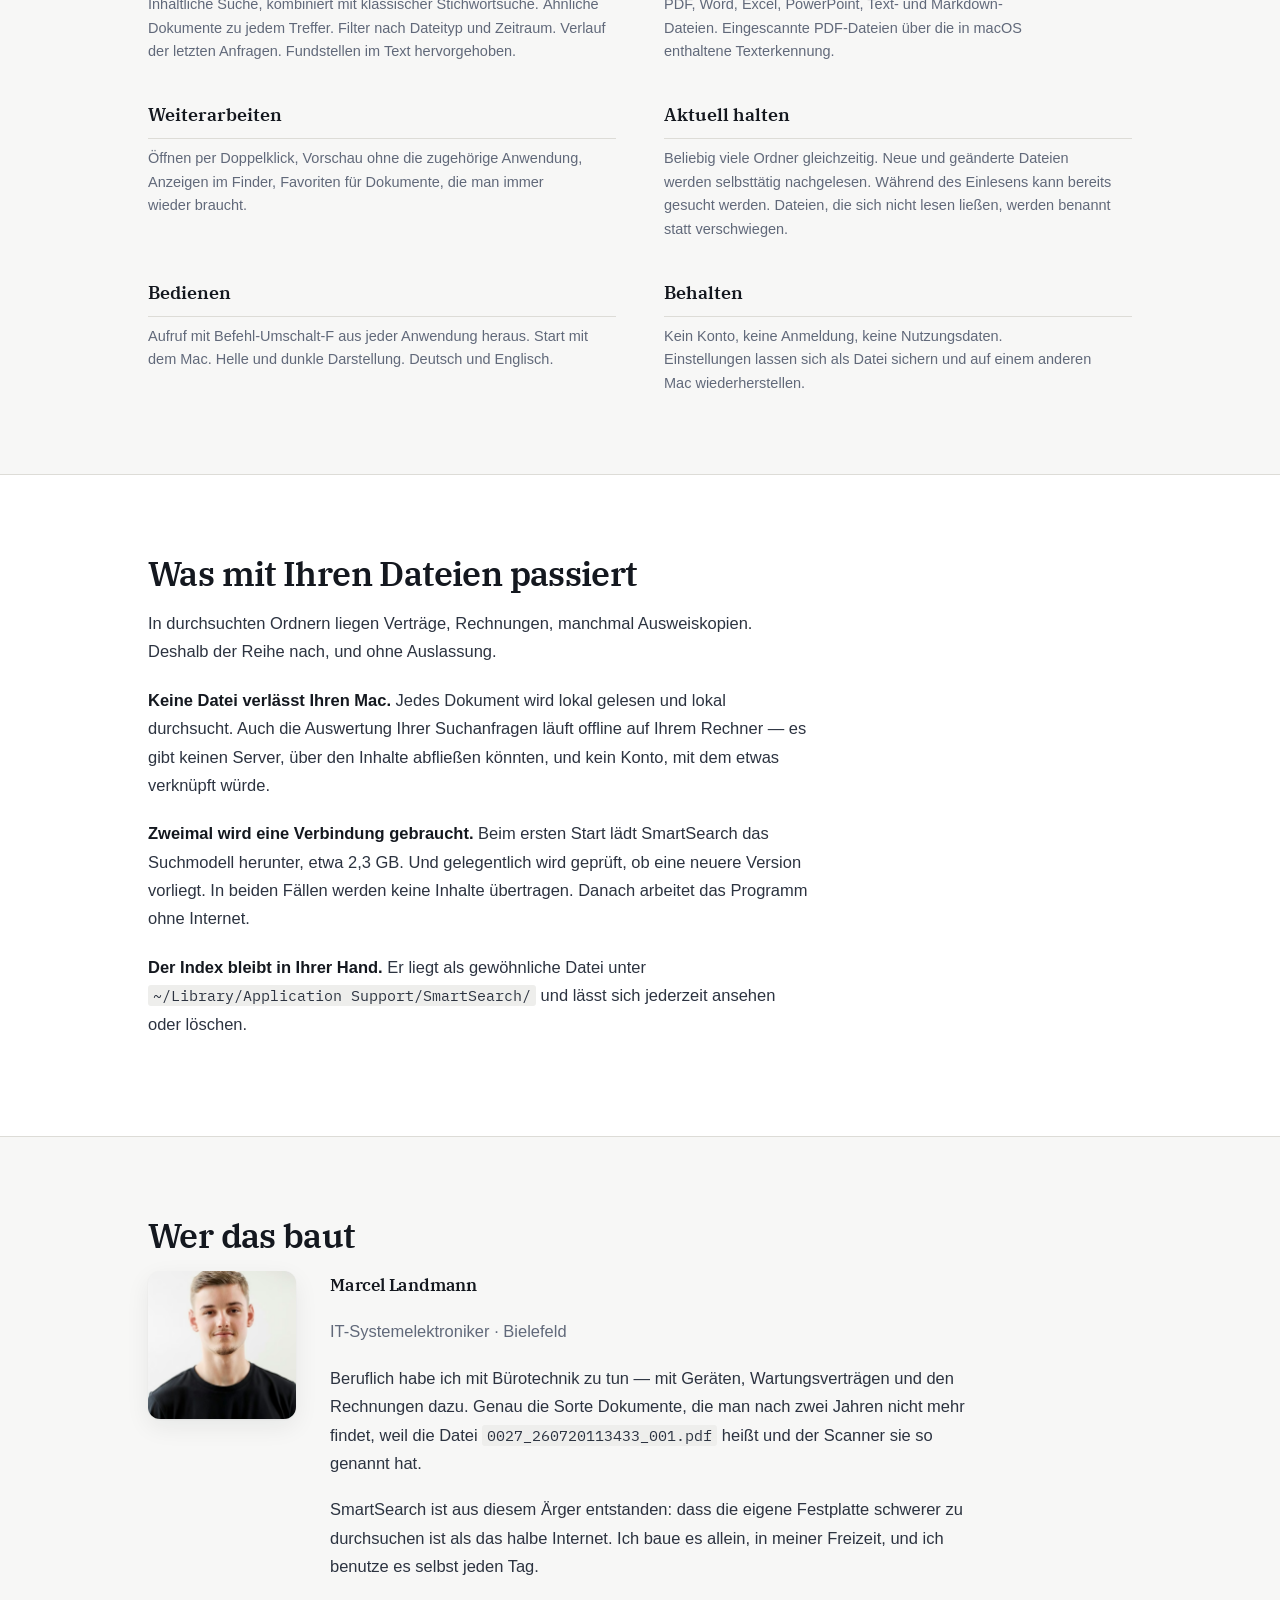
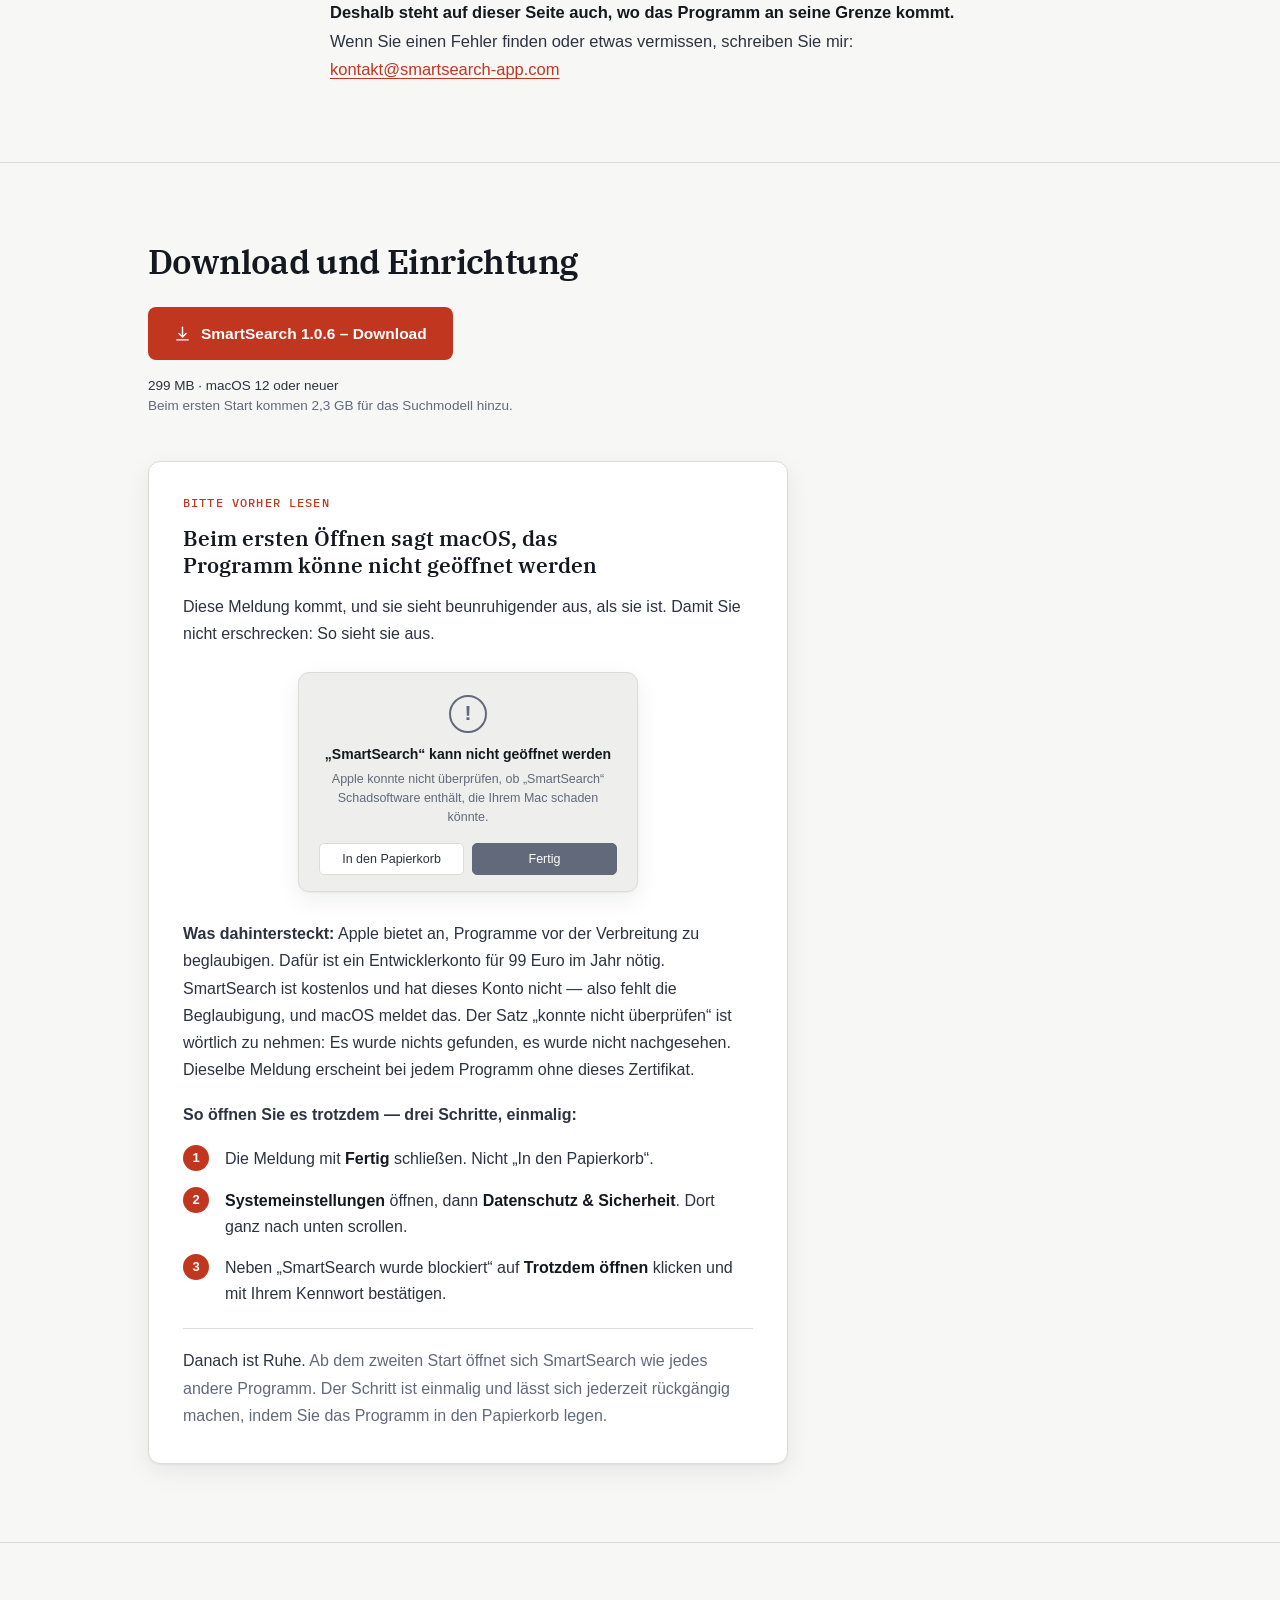
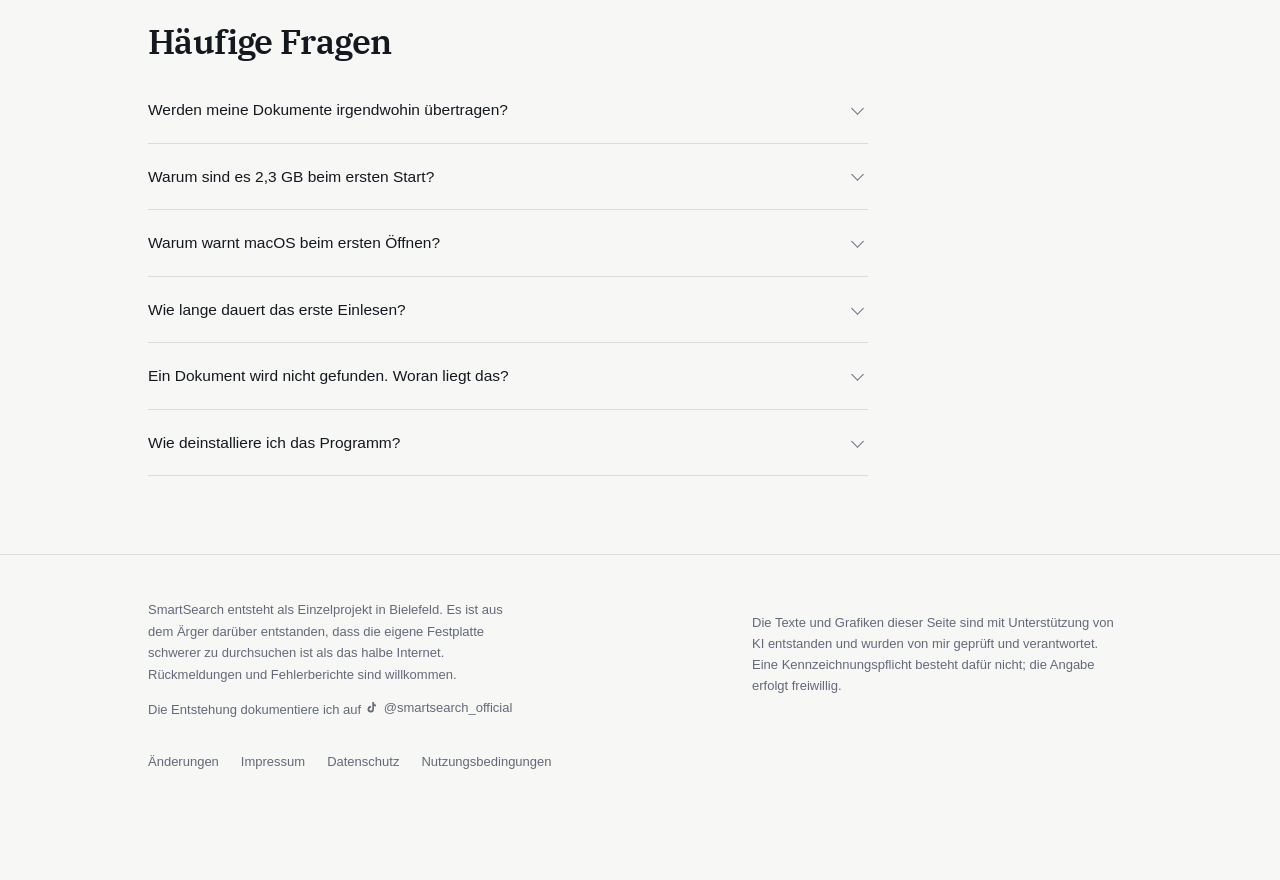
==== commit 7c46ba8e: "Groessenangabe auf 299 MB, Test fuer die Wortformen Die DMG ist mit 1.0.6 auf 299 MB gewachsen, auf " ====
--- a/website/index.html
+++ b/website/index.html
@@ -90,7 +90,7 @@
         Download für Mac
       </a>
       <p class="dabei">
-        <b>Kostenlos · Version 1.0.6 · 297 MB</b><br>
+        <b>Kostenlos · Version 1.0.6 · 299 MB</b><br>
         macOS 12 oder neuer · Apple Silicon und Intel
       </p>
     </div>
@@ -557,7 +557,7 @@
         SmartSearch 1.0.6 – Download
       </a>
       <p class="dabei">
-        <b>297 MB · macOS 12 oder neuer</b><br>
+        <b>299 MB · macOS 12 oder neuer</b><br>
         Beim ersten Start kommen 2,3 GB für das Suchmodell hinzu.
       </p>
     </div>
